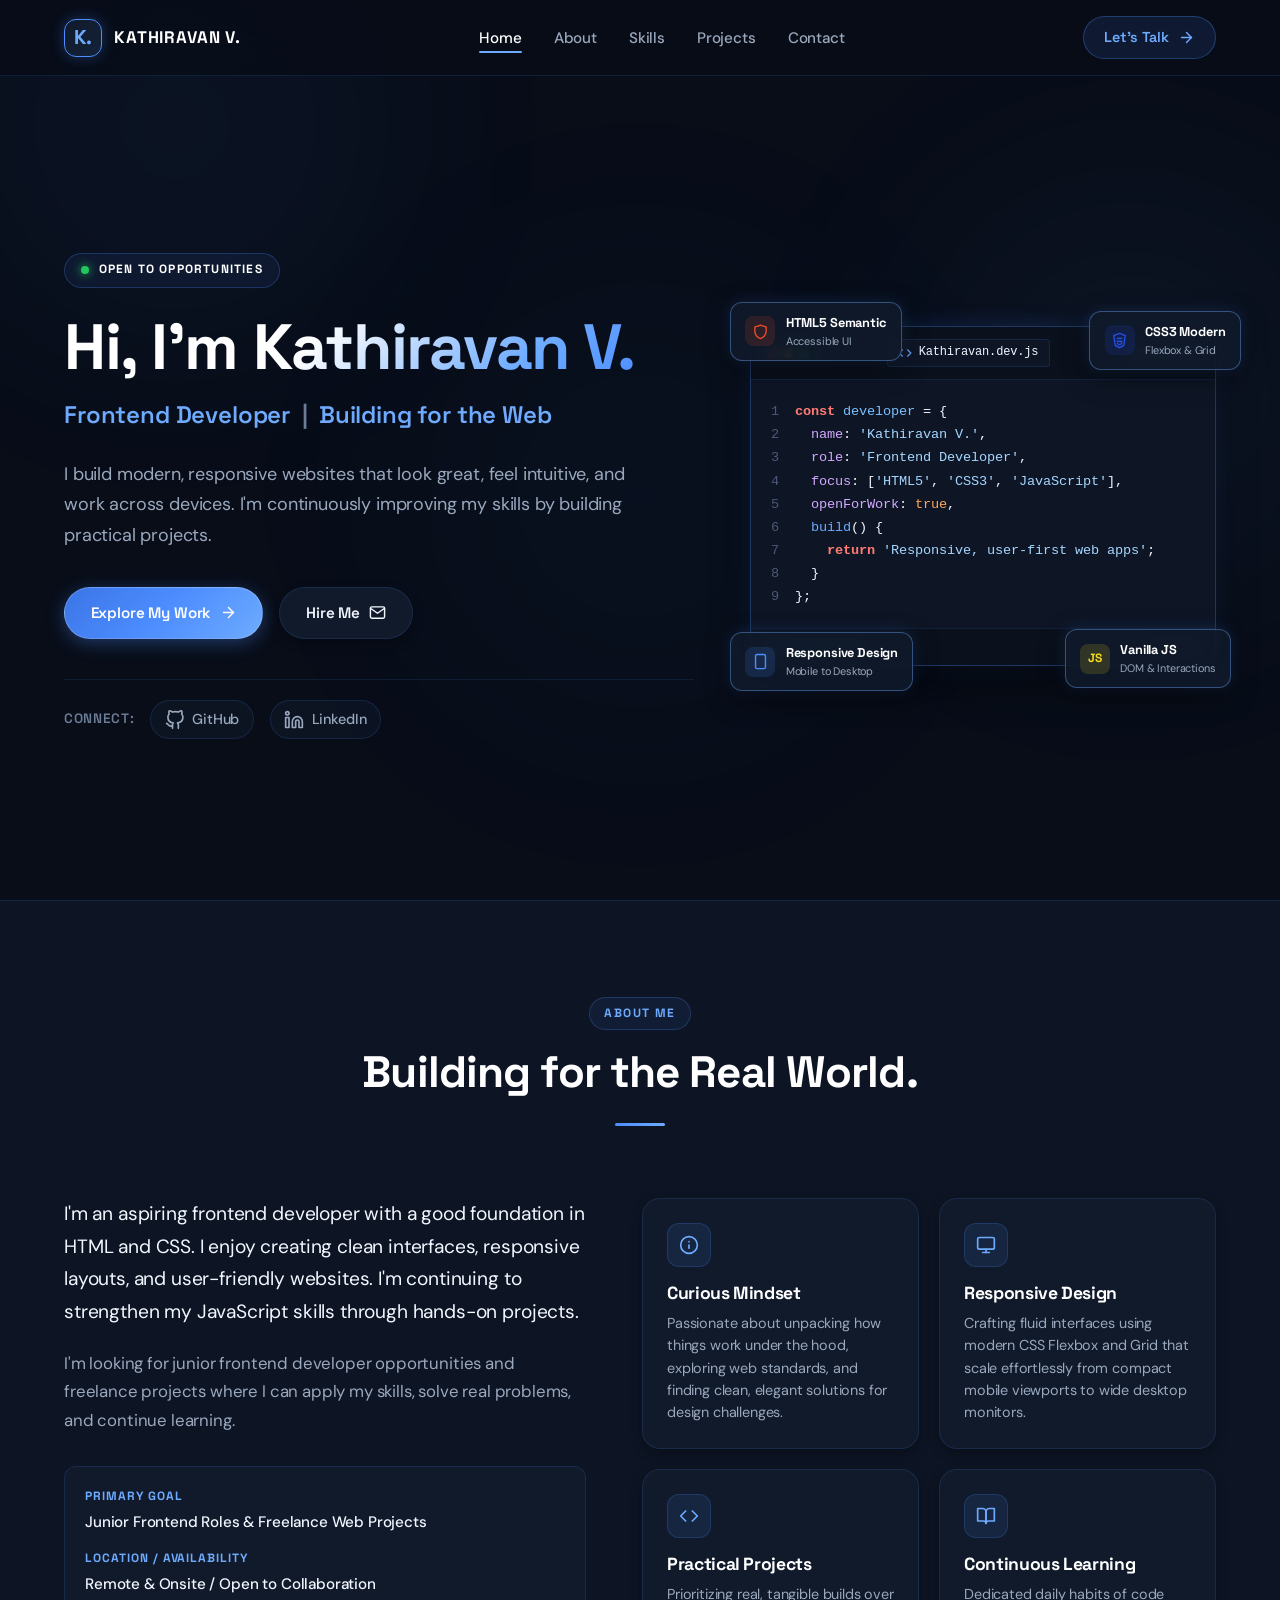
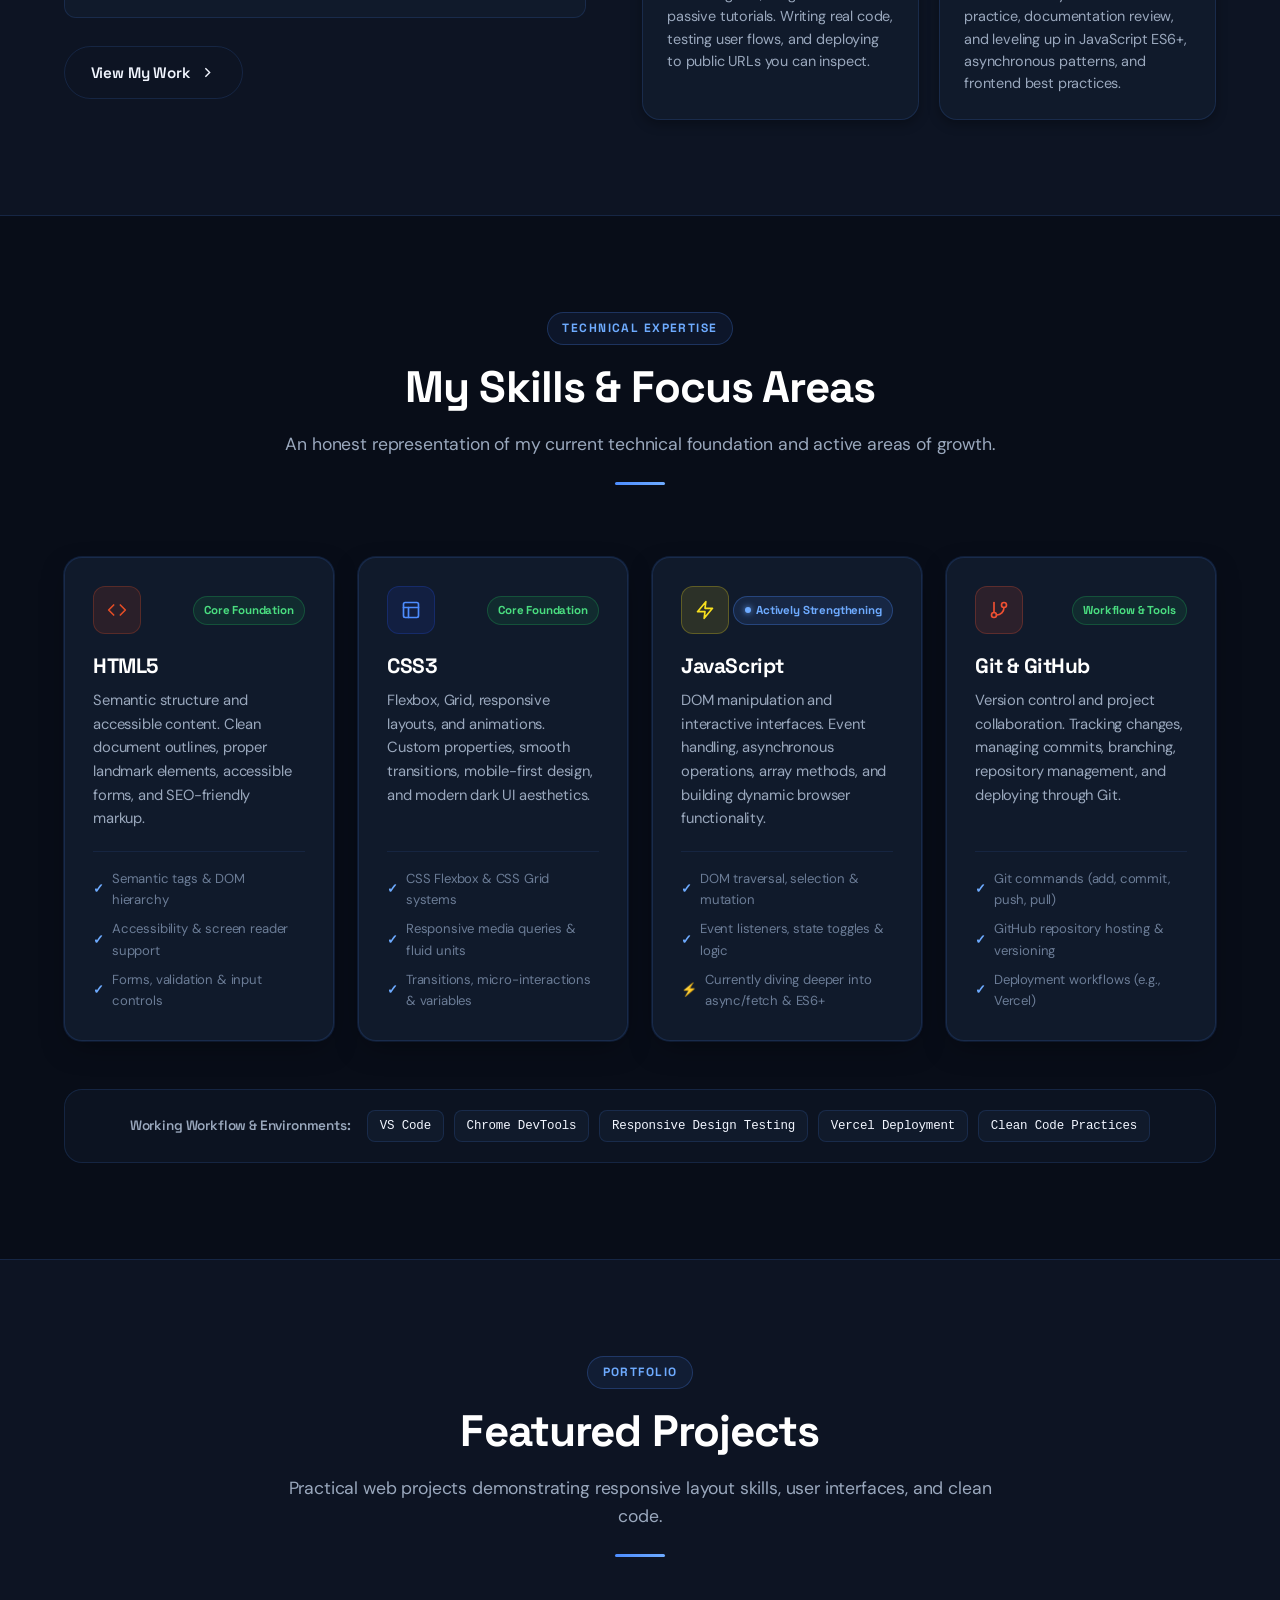
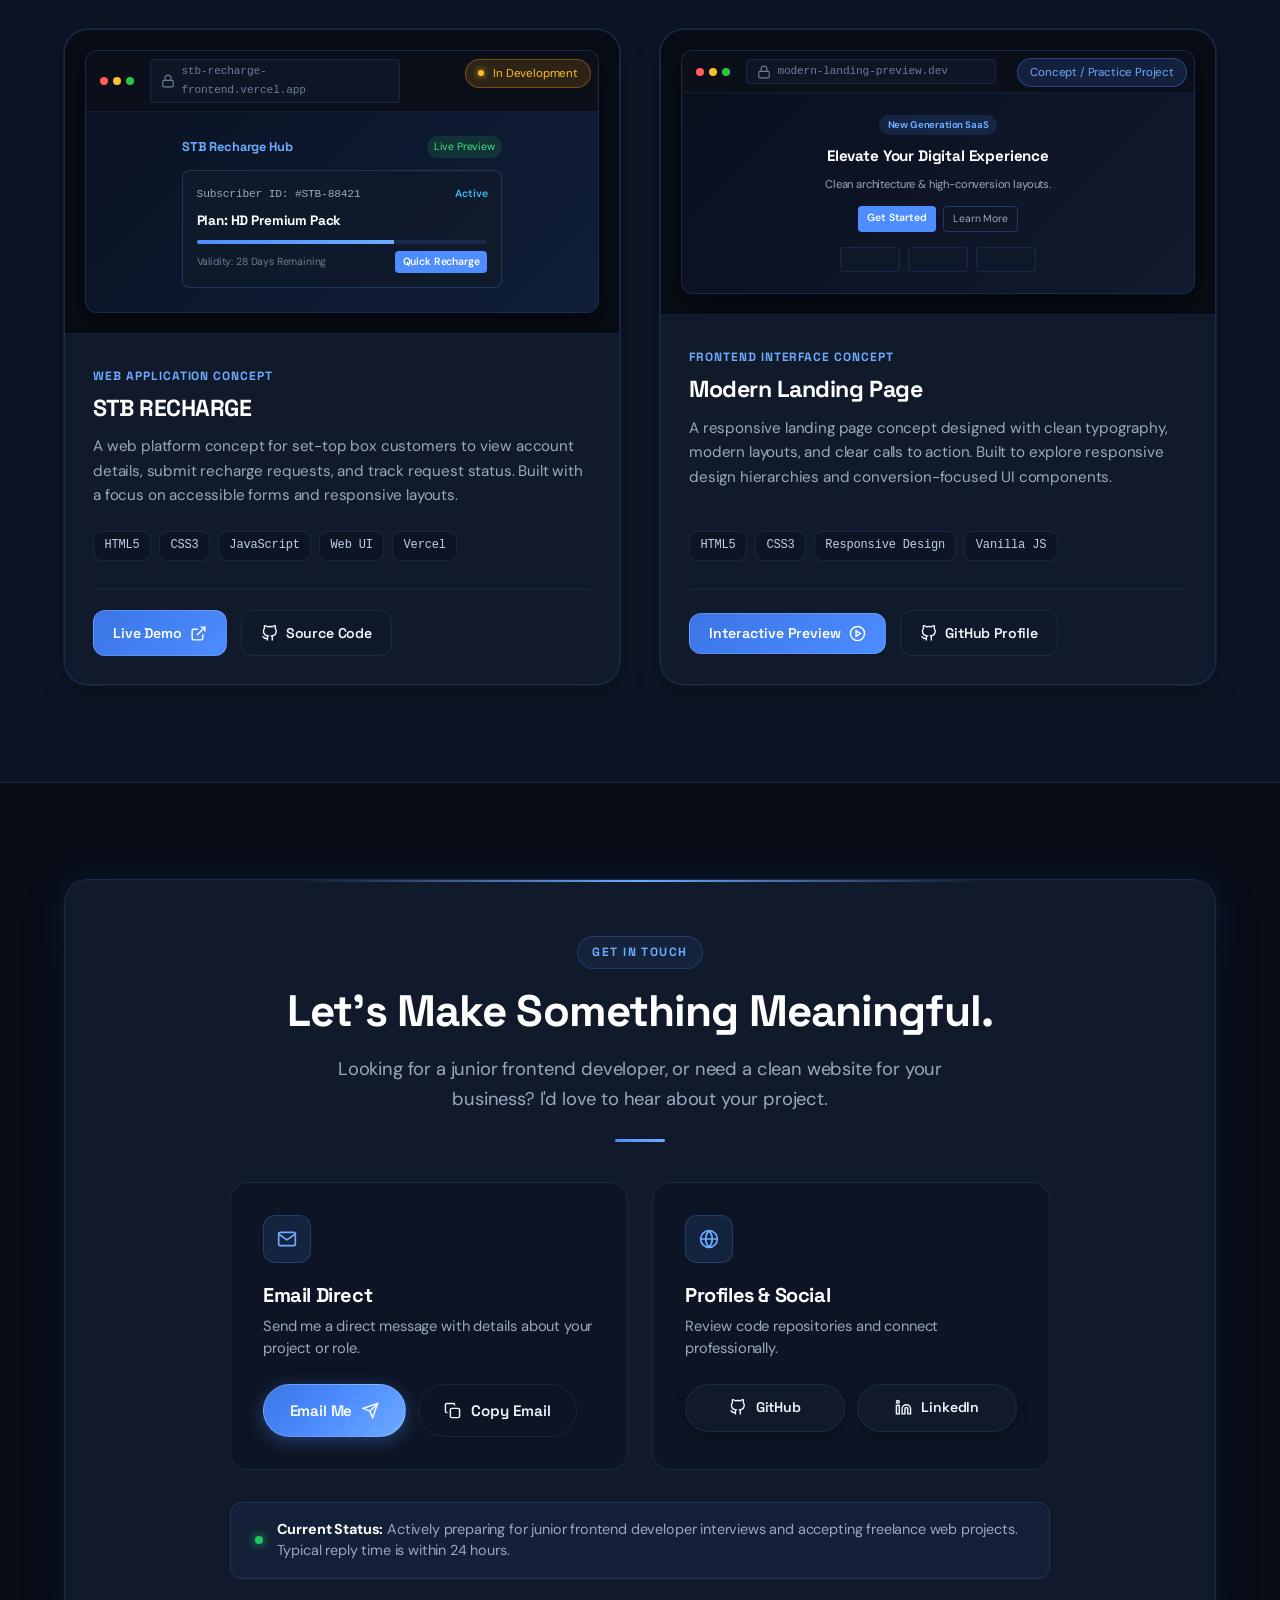
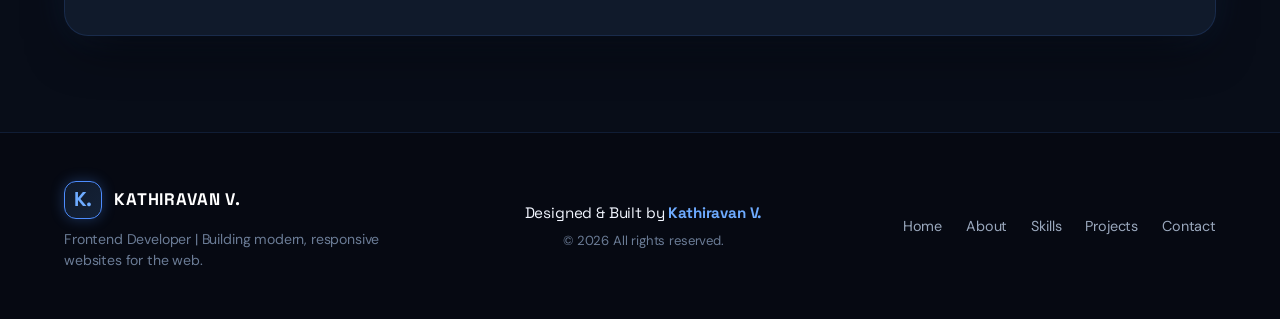
==== index.html @ b0fc8d4d "Initial commit: Kathiravan V. personal developer portfolio" ====
<!DOCTYPE html>
<html lang="en">
<head>
  <meta charset="UTF-8">
  <meta name="viewport" content="width=device-width, initial-scale=1.0">
  <meta http-equiv="X-UA-Compatible" content="ie=edge">
  
  <!-- SEO & Social Meta Tags -->
  <title>Kathiravan V. | Frontend Developer Portfolio</title>
  <meta name="description" content="Personal portfolio of Kathiravan V., an aspiring Frontend Developer specializing in clean, responsive HTML, CSS, and modern JavaScript web experiences. Open to junior roles and freelance projects.">
  <meta name="keywords" content="Kathiravan V, Frontend Developer, Web Developer, Portfolio, HTML5, CSS3, JavaScript, Responsive Web Design">
  <meta name="author" content="Kathiravan V.">
  
  <!-- Open Graph / Meta -->
  <meta property="og:type" content="website">
  <meta property="og:title" content="Kathiravan V. | Frontend Developer">
  <meta property="og:description" content="Explore projects and frontend work by Kathiravan V. Clean code, modern UI, and responsive web design.">
  <meta property="og:url" content="https://kathiravan-portfolio.vercel.app">
  
  <!-- Favicon (SVG data URI for instant crisp display without external assets) -->
  <link rel="icon" type="image/svg+xml" href="data:image/svg+xml,<svg xmlns='http://www.w3.org/2000/svg' viewBox='0 0 100 100'><rect width='100' height='100' rx='24' fill='%23080D18'/><rect x='4' y='4' width='92' height='92' rx='20' fill='%23101A2B' stroke='%234D8DFF' stroke-width='4'/><text x='50%' y='68%' font-family='sans-serif' font-weight='900' font-size='56' fill='%234D8DFF' text-anchor='middle'>K.</text></svg>">

  <!-- Google Fonts: Space Grotesk (Headings) & DM Sans (Body) -->
  <link rel="preconnect" href="https://fonts.googleapis.com">
  <link rel="preconnect" href="https://fonts.gstatic.com" crossorigin>
  <link href="https://fonts.googleapis.com/css2?family=DM+Sans:ital,opsz,wght@0,9..40,300..800;1,9..40,300..800&family=Space+Grotesk:wght@400;500;600;700&display=swap" rel="stylesheet">

  <!-- Main Stylesheet -->
  <link rel="stylesheet" href="style.css">
</head>
<body>

  <!-- Ambient Background Glow Elements -->
  <div class="ambient-glow glow-top-left" aria-hidden="true"></div>
  <div class="ambient-glow glow-top-right" aria-hidden="true"></div>
  <div class="ambient-glow glow-center" aria-hidden="true"></div>

  <!-- ========================================================================= -->
  <!-- A. NAVIGATION BAR -->
  <!-- ========================================================================= -->
  <header class="site-header" id="header">
    <nav class="nav-container" aria-label="Main Navigation">
      <!-- Personal Logo & Brand Name -->
      <a href="#hero" class="brand-logo" aria-label="Kathiravan V. Home">
        <span class="logo-symbol">K.</span>
        <span class="brand-text">KATHIRAVAN V.</span>
      </a>

      <!-- Desktop Navigation Menu -->
      <ul class="nav-menu" id="navMenu">
        <li><a href="#hero" class="nav-link active">Home</a></li>
        <li><a href="#about" class="nav-link">About</a></li>
        <li><a href="#skills" class="nav-link">Skills</a></li>
        <li><a href="#projects" class="nav-link">Projects</a></li>
        <li><a href="#contact" class="nav-link">Contact</a></li>
      </ul>

      <!-- Navigation Actions -->
      <div class="nav-actions">
        <a href="#contact" class="btn btn-nav-cta">
          <span>Let's Talk</span>
          <svg class="icon icon-sm" viewBox="0 0 24 24" fill="none" stroke="currentColor" stroke-width="2" stroke-linecap="round" stroke-linejoin="round" aria-hidden="true">
            <line x1="5" y1="12" x2="19" y2="12"></line>
            <polyline points="12 5 19 12 12 19"></polyline>
          </svg>
        </a>

        <!-- Mobile Menu Toggle Button -->
        <button type="button" class="mobile-toggle" id="mobileToggle" aria-label="Toggle navigation menu" aria-expanded="false" aria-controls="mobileDrawer">
          <span class="hamburger-bar"></span>
          <span class="hamburger-bar"></span>
          <span class="hamburger-bar"></span>
        </button>
      </div>
    </nav>
  </header>

  <!-- Mobile Navigation Drawer Overlay -->
  <div class="mobile-drawer" id="mobileDrawer" aria-hidden="true">
    <div class="drawer-content">
      <ul class="mobile-nav-list">
        <li><a href="#hero" class="mobile-nav-link">Home</a></li>
        <li><a href="#about" class="mobile-nav-link">About</a></li>
        <li><a href="#skills" class="mobile-nav-link">Skills</a></li>
        <li><a href="#projects" class="mobile-nav-link">Projects</a></li>
        <li><a href="#contact" class="mobile-nav-link">Contact</a></li>
      </ul>
      <div class="mobile-drawer-footer">
        <a href="#contact" class="btn btn-primary btn-block mobile-cta">Let's Talk</a>
        <div class="mobile-socials">
          <a href="https://github.com/Kathiravan-4344" target="_blank" rel="noopener noreferrer" aria-label="GitHub Profile">
            <svg class="icon" viewBox="0 0 24 24" fill="none" stroke="currentColor" stroke-width="2" stroke-linecap="round" stroke-linejoin="round"><path d="M9 19c-5 1.5-5-2.5-7-3m14 6v-3.87a3.37 3.37 0 0 0-.94-2.61c3.14-.35 6.44-1.54 6.44-7A5.44 5.44 0 0 0 20 4.77 5.07 5.07 0 0 0 19.91 1S18.73.65 16 2.48a13.38 13.38 0 0 0-7 0C6.27.65 5.09 1 5.09 1A5.07 5.07 0 0 0 5 4.77a5.44 5.44 0 0 0-1.5 3.78c0 5.42 3.3 6.61 6.44 7A3.37 3.37 0 0 0 9 18.13V22"></path></svg>
          </a>
          <!-- USER NOTE: Replace with your actual LinkedIn profile URL -->
          <a href="https://www.linkedin.com/in/kathiravan-v" target="_blank" rel="noopener noreferrer" aria-label="LinkedIn Profile">
            <svg class="icon" viewBox="0 0 24 24" fill="none" stroke="currentColor" stroke-width="2" stroke-linecap="round" stroke-linejoin="round"><path d="M16 8a6 6 0 0 1 6 6v7h-4v-7a2 2 0 0 0-2-2 2 2 0 0 0-2 2v7h-4v-7a6 6 0 0 1 6-6z"></path><rect x="2" y="9" width="4" height="12"></rect><circle cx="4" cy="4" r="2"></circle></svg>
          </a>
        </div>
      </div>
    </div>
  </div>
  <div class="drawer-backdrop" id="drawerBackdrop" aria-hidden="true"></div>

  <!-- Main Content Landmark -->
  <main id="main-content">

    <!-- ======================================================================= -->
    <!-- B. HERO SECTION -->
    <!-- ======================================================================= -->
    <section class="hero-section section-padding" id="hero">
      <div class="container hero-grid">
        
        <!-- Left Column: Hero Introduction & Actions -->
        <div class="hero-content reveal">
          <!-- Availability Badge -->
          <div class="status-badge">
            <span class="status-dot"></span>
            <span class="status-text">OPEN TO OPPORTUNITIES</span>
          </div>

          <!-- Main Heading -->
          <h1 class="hero-heading">
            Hi, I'm <span class="gradient-text">Kathiravan V.</span>
          </h1>

          <!-- Professional Title -->
          <p class="hero-title">
            Frontend Developer <span class="title-divider">|</span> Building for the Web
          </p>

          <!-- Introduction Text -->
          <p class="hero-intro">
            I build modern, responsive websites that look great, feel intuitive, and work across devices. I'm continuously improving my skills by building practical projects.
          </p>

          <!-- Action Buttons -->
          <div class="hero-cta-group">
            <a href="#projects" class="btn btn-primary">
              <span>Explore My Work</span>
              <svg class="icon icon-sm" viewBox="0 0 24 24" fill="none" stroke="currentColor" stroke-width="2" stroke-linecap="round" stroke-linejoin="round">
                <line x1="5" y1="12" x2="19" y2="12"></line>
                <polyline points="12 5 19 12 12 19"></polyline>
              </svg>
            </a>
            <a href="#contact" class="btn btn-secondary">
              <span>Hire Me</span>
              <svg class="icon icon-sm" viewBox="0 0 24 24" fill="none" stroke="currentColor" stroke-width="2" stroke-linecap="round" stroke-linejoin="round">
                <path d="M4 4h16c1.1 0 2 .9 2 2v12c0 1.1-.9 2-2 2H4c-1.1 0-2-.9-2-2V6c0-1.1.9-2 2-2z"></path>
                <polyline points="22,6 12,13 2,6"></polyline>
              </svg>
            </a>
          </div>

          <!-- Social Links -->
          <div class="hero-socials">
            <span class="social-label">Connect:</span>
            <a href="https://github.com/Kathiravan-4344" class="social-link" target="_blank" rel="noopener noreferrer" aria-label="Kathiravan GitHub profile">
              <svg class="icon" viewBox="0 0 24 24" fill="none" stroke="currentColor" stroke-width="2" stroke-linecap="round" stroke-linejoin="round">
                <path d="M9 19c-5 1.5-5-2.5-7-3m14 6v-3.87a3.37 3.37 0 0 0-.94-2.61c3.14-.35 6.44-1.54 6.44-7A5.44 5.44 0 0 0 20 4.77 5.07 5.07 0 0 0 19.91 1S18.73.65 16 2.48a13.38 13.38 0 0 0-7 0C6.27.65 5.09 1 5.09 1A5.07 5.07 0 0 0 5 4.77a5.44 5.44 0 0 0-1.5 3.78c0 5.42 3.3 6.61 6.44 7A3.37 3.37 0 0 0 9 18.13V22"></path>
              </svg>
              <span>GitHub</span>
            </a>
            <!-- USER NOTE: Replace with your actual LinkedIn profile URL -->
            <a href="https://www.linkedin.com/in/kathiravan-v" class="social-link" target="_blank" rel="noopener noreferrer" aria-label="Kathiravan LinkedIn profile">
              <svg class="icon" viewBox="0 0 24 24" fill="none" stroke="currentColor" stroke-width="2" stroke-linecap="round" stroke-linejoin="round">
                <path d="M16 8a6 6 0 0 1 6 6v7h-4v-7a2 2 0 0 0-2-2 2 2 0 0 0-2 2v7h-4v-7a6 6 0 0 1 6-6z"></path>
                <rect x="2" y="9" width="4" height="12"></rect>
                <circle cx="4" cy="4" r="2"></circle>
              </svg>
              <span>LinkedIn</span>
            </a>
          </div>
        </div>

        <!-- Right Column: Developer-Themed Visual with Code Editor & Floating Badges -->
        <div class="hero-visual reveal" aria-hidden="true">
          <div class="visual-wrapper">
            <!-- Decorative Orbit Ring -->
            <div class="orbit-glow"></div>
            
            <!-- Code Editor Card -->
            <div class="code-card">
              <div class="card-header">
                <div class="window-dots">
                  <span class="dot dot-close"></span>
                  <span class="dot dot-minimize"></span>
                  <span class="dot dot-maximize"></span>
                </div>
                <div class="file-tab">
                  <svg class="icon icon-xs" viewBox="0 0 24 24" fill="none" stroke="#6EABFF" stroke-width="2"><polyline points="16 18 22 12 16 6"></polyline><polyline points="8 6 2 12 8 18"></polyline></svg>
                  <span>Kathiravan.dev.js</span>
                </div>
                <div class="header-status">Frontend Dev</div>
              </div>

              <!-- Syntax-Highlighted Code Body -->
              <div class="code-body">
                <pre><code><span class="c-dim">1</span> <span class="c-keyword">const</span> <span class="c-variable">developer</span> = {
<span class="c-dim">2</span>   <span class="c-prop">name</span>: <span class="c-string">'Kathiravan V.'</span>,
<span class="c-dim">3</span>   <span class="c-prop">role</span>: <span class="c-string">'Frontend Developer'</span>,
<span class="c-dim">4</span>   <span class="c-prop">focus</span>: [<span class="c-string">'HTML5'</span>, <span class="c-string">'CSS3'</span>, <span class="c-string">'JavaScript'</span>],
<span class="c-dim">5</span>   <span class="c-prop">openForWork</span>: <span class="c-boolean">true</span>,
<span class="c-dim">6</span>   <span class="c-function">build</span>() {
<span class="c-dim">7</span>     <span class="c-keyword">return</span> <span class="c-string">'Responsive, user-first web apps'</span>;
<span class="c-dim">8</span>   }
<span class="c-dim">9</span> };</code></pre>
              </div>

              <!-- Terminal Status Bar -->
              <div class="code-footer">
                <span class="status-pill-small"><span class="pulse-mini"></span> Ready to build</span>
                <span class="branch-label">
                  <svg class="icon icon-xs" viewBox="0 0 24 24" fill="none" stroke="currentColor" stroke-width="2"><line x1="6" y1="3" x2="6" y2="15"></line><circle cx="18" cy="6" r="3"></circle><circle cx="6" cy="18" r="3"></circle><path d="M18 9a9 9 0 0 1-9 9"></path></svg>
                  main
                </span>
              </div>
            </div>

            <!-- Floating Tech Badges around Editor -->
            <div class="floating-badge badge-top-left float-slow">
              <span class="tech-icon-circle icon-html">
                <svg viewBox="0 0 24 24" fill="currentColor"><path d="M12 2L3 5v6c0 5.55 3.84 10.74 9 12 5.16-1.26 9-6.45 9-12V5l-9-3zm0 2.18l7 2.33v4.49c0 4.54-3.04 8.79-7 9.92-3.96-1.13-7-5.38-7-9.92V6.51l7-2.33z"/></svg>
              </span>
              <div class="badge-text">
                <span class="badge-title">HTML5 Semantic</span>
                <span class="badge-sub">Accessible UI</span>
              </div>
            </div>

            <div class="floating-badge badge-top-right float-delay-1">
              <span class="tech-icon-circle icon-css">
                <svg viewBox="0 0 24 24" fill="none" stroke="currentColor" stroke-width="2"><path d="M12 2l8 3-2 14-6 3-6-3L4 5l8-3z"></path><path d="M8 9h8"></path><path d="M8 13h7l-.5 4-2.5 1-2.5-1-.2-2"></path></svg>
              </span>
              <div class="badge-text">
                <span class="badge-title">CSS3 Modern</span>
                <span class="badge-sub">Flexbox & Grid</span>
              </div>
            </div>

            <div class="floating-badge badge-bottom-right float-delay-2">
              <span class="tech-icon-circle icon-js">
                <span class="js-text">JS</span>
              </span>
              <div class="badge-text">
                <span class="badge-title">Vanilla JS</span>
                <span class="badge-sub">DOM & Interactions</span>
              </div>
            </div>

            <div class="floating-badge badge-bottom-left float-delay-3">
              <span class="tech-icon-circle icon-resp">
                <svg viewBox="0 0 24 24" fill="none" stroke="currentColor" stroke-width="2"><rect x="5" y="2" width="14" height="20" rx="2" ry="2"></rect><line x1="12" y1="18" x2="12.01" y2="18"></line></svg>
              </span>
              <div class="badge-text">
                <span class="badge-title">Responsive Design</span>
                <span class="badge-sub">Mobile to Desktop</span>
              </div>
            </div>

          </div>
        </div>

      </div>
    </section>

    <!-- ======================================================================= -->
    <!-- C. ABOUT ME SECTION -->
    <!-- ======================================================================= -->
    <section class="section-padding bg-secondary" id="about">
      <div class="container">
        
        <div class="section-header text-center reveal">
          <span class="section-badge">ABOUT ME</span>
          <h2 class="section-heading">Building for the Real World.</h2>
          <div class="section-divider"></div>
        </div>

        <div class="about-grid">
          <!-- Left: Narrative Text -->
          <div class="about-narrative reveal">
            <p class="narrative-lead">
              I'm an aspiring frontend developer with a good foundation in HTML and CSS. I enjoy creating clean interfaces, responsive layouts, and user-friendly websites. I'm continuing to strengthen my JavaScript skills through hands-on projects.
            </p>
            <p class="narrative-body">
              I'm looking for junior frontend developer opportunities and freelance projects where I can apply my skills, solve real problems, and continue learning.
            </p>

            <div class="about-meta-box">
              <div class="meta-item">
                <span class="meta-label">Primary Goal</span>
                <span class="meta-value">Junior Frontend Roles & Freelance Web Projects</span>
              </div>
              <div class="meta-item">
                <span class="meta-label">Location / Availability</span>
                <span class="meta-value">Remote & Onsite / Open to Collaboration</span>
              </div>
            </div>

            <div class="about-cta">
              <a href="#projects" class="btn btn-outline">
                <span>View My Work</span>
                <svg class="icon icon-sm" viewBox="0 0 24 24" fill="none" stroke="currentColor" stroke-width="2"><polyline points="9 18 15 12 9 6"></polyline></svg>
              </a>
            </div>
          </div>

          <!-- Right: Four Compact Information Cards -->
          <div class="about-cards-grid">
            
            <!-- Card 1: Curious Mindset -->
            <div class="info-card reveal">
              <div class="info-card-icon">
                <svg class="icon" viewBox="0 0 24 24" fill="none" stroke="currentColor" stroke-width="2" stroke-linecap="round" stroke-linejoin="round">
                  <circle cx="12" cy="12" r="10"></circle>
                  <line x1="12" y1="16" x2="12" y2="12"></line>
                  <line x1="12" y1="8" x2="12.01" y2="8"></line>
                </svg>
              </div>
              <h3 class="info-card-title">Curious Mindset</h3>
              <p class="info-card-desc">
                Passionate about unpacking how things work under the hood, exploring web standards, and finding clean, elegant solutions for design challenges.
              </p>
            </div>

            <!-- Card 2: Responsive Design -->
            <div class="info-card reveal">
              <div class="info-card-icon">
                <svg class="icon" viewBox="0 0 24 24" fill="none" stroke="currentColor" stroke-width="2" stroke-linecap="round" stroke-linejoin="round">
                  <rect x="2" y="3" width="20" height="14" rx="2" ry="2"></rect>
                  <line x1="8" y1="21" x2="16" y2="21"></line>
                  <line x1="12" y1="17" x2="12" y2="21"></line>
                </svg>
              </div>
              <h3 class="info-card-title">Responsive Design</h3>
              <p class="info-card-desc">
                Crafting fluid interfaces using modern CSS Flexbox and Grid that scale effortlessly from compact mobile viewports to wide desktop monitors.
              </p>
            </div>

            <!-- Card 3: Practical Projects -->
            <div class="info-card reveal">
              <div class="info-card-icon">
                <svg class="icon" viewBox="0 0 24 24" fill="none" stroke="currentColor" stroke-width="2" stroke-linecap="round" stroke-linejoin="round">
                  <polyline points="16 18 22 12 16 6"></polyline>
                  <polyline points="8 6 2 12 8 18"></polyline>
                </svg>
              </div>
              <h3 class="info-card-title">Practical Projects</h3>
              <p class="info-card-desc">
                Prioritizing real, tangible builds over passive tutorials. Writing real code, testing user flows, and deploying to public URLs you can inspect.
              </p>
            </div>

            <!-- Card 4: Continuous Learning -->
            <div class="info-card reveal">
              <div class="info-card-icon">
                <svg class="icon" viewBox="0 0 24 24" fill="none" stroke="currentColor" stroke-width="2" stroke-linecap="round" stroke-linejoin="round">
                  <path d="M2 3h6a4 4 0 0 1 4 4v14a3 3 0 0 0-3-3H2z"></path>
                  <path d="M22 3h-6a4 4 0 0 0-4 4v14a3 3 0 0 1 3-3h7z"></path>
                </svg>
              </div>
              <h3 class="info-card-title">Continuous Learning</h3>
              <p class="info-card-desc">
                Dedicated daily habits of code practice, documentation review, and leveling up in JavaScript ES6+, asynchronous patterns, and frontend best practices.
              </p>
            </div>

          </div>
        </div>

      </div>
    </section>

    <!-- ======================================================================= -->
    <!-- D. SKILLS SECTION -->
    <!-- ======================================================================= -->
    <section class="section-padding" id="skills">
      <div class="container">
        
        <div class="section-header text-center reveal">
          <span class="section-badge">TECHNICAL EXPERTISE</span>
          <h2 class="section-heading">My Skills & Focus Areas</h2>
          <p class="section-subheading">
            An honest representation of my current technical foundation and active areas of growth.
          </p>
          <div class="section-divider"></div>
        </div>

        <div class="skills-grid">
          
          <!-- Skill Card 1: HTML5 -->
          <div class="skill-card reveal">
            <div class="skill-card-top">
              <div class="skill-icon-wrapper html-theme">
                <svg class="icon" viewBox="0 0 24 24" fill="none" stroke="currentColor" stroke-width="2" stroke-linecap="round" stroke-linejoin="round">
                  <polyline points="16 18 22 12 16 6"></polyline>
                  <polyline points="8 6 2 12 8 18"></polyline>
                </svg>
              </div>
              <span class="skill-level-badge level-core">Core Foundation</span>
            </div>
            
            <h3 class="skill-name">HTML5</h3>
            <p class="skill-description">
              Semantic structure and accessible content. Clean document outlines, proper landmark elements, accessible forms, and SEO-friendly markup.
            </p>

            <ul class="skill-highlights">
              <li><span>✓</span> Semantic tags & DOM hierarchy</li>
              <li><span>✓</span> Accessibility & screen reader support</li>
              <li><span>✓</span> Forms, validation & input controls</li>
            </ul>
          </div>

          <!-- Skill Card 2: CSS3 -->
          <div class="skill-card reveal">
            <div class="skill-card-top">
              <div class="skill-icon-wrapper css-theme">
                <svg class="icon" viewBox="0 0 24 24" fill="none" stroke="currentColor" stroke-width="2" stroke-linecap="round" stroke-linejoin="round">
                  <rect x="3" y="3" width="18" height="18" rx="2" ry="2"></rect>
                  <line x1="3" y1="9" x2="21" y2="9"></line>
                  <line x1="9" y1="21" x2="9" y2="9"></line>
                </svg>
              </div>
              <span class="skill-level-badge level-core">Core Foundation</span>
            </div>
            
            <h3 class="skill-name">CSS3</h3>
            <p class="skill-description">
              Flexbox, Grid, responsive layouts, and animations. Custom properties, smooth transitions, mobile-first design, and modern dark UI aesthetics.
            </p>

            <ul class="skill-highlights">
              <li><span>✓</span> CSS Flexbox & CSS Grid systems</li>
              <li><span>✓</span> Responsive media queries & fluid units</li>
              <li><span>✓</span> Transitions, micro-interactions & variables</li>
            </ul>
          </div>

          <!-- Skill Card 3: JavaScript -->
          <div class="skill-card reveal">
            <div class="skill-card-top">
              <div class="skill-icon-wrapper js-theme">
                <svg class="icon" viewBox="0 0 24 24" fill="none" stroke="currentColor" stroke-width="2" stroke-linecap="round" stroke-linejoin="round">
                  <polygon points="13 2 3 14 12 14 11 22 21 10 12 10 13 2"></polygon>
                </svg>
              </div>
              <span class="skill-level-badge level-learning">
                <span class="pulse-dot-inline"></span> Actively Strengthening
              </span>
            </div>
            
            <h3 class="skill-name">JavaScript</h3>
            <p class="skill-description">
              DOM manipulation and interactive interfaces. Event handling, asynchronous operations, array methods, and building dynamic browser functionality.
            </p>

            <ul class="skill-highlights">
              <li><span>✓</span> DOM traversal, selection & mutation</li>
              <li><span>✓</span> Event listeners, state toggles & logic</li>
              <li><span>⚡</span> Currently diving deeper into async/fetch & ES6+</li>
            </ul>
          </div>

          <!-- Skill Card 4: Git & GitHub -->
          <div class="skill-card reveal">
            <div class="skill-card-top">
              <div class="skill-icon-wrapper git-theme">
                <svg class="icon" viewBox="0 0 24 24" fill="none" stroke="currentColor" stroke-width="2" stroke-linecap="round" stroke-linejoin="round">
                  <line x1="6" y1="3" x2="6" y2="15"></line>
                  <circle cx="18" cy="6" r="3"></circle>
                  <circle cx="6" cy="18" r="3"></circle>
                  <path d="M18 9a9 9 0 0 1-9 9"></path>
                </svg>
              </div>
              <span class="skill-level-badge level-core">Workflow & Tools</span>
            </div>
            
            <h3 class="skill-name">Git & GitHub</h3>
            <p class="skill-description">
              Version control and project collaboration. Tracking changes, managing commits, branching, repository management, and deploying through Git.
            </p>

            <ul class="skill-highlights">
              <li><span>✓</span> Git commands (add, commit, push, pull)</li>
              <li><span>✓</span> GitHub repository hosting & versioning</li>
              <li><span>✓</span> Deployment workflows (e.g., Vercel)</li>
            </ul>
          </div>

        </div>

        <!-- Additional Supporting Tools Bar -->
        <div class="tools-bar reveal">
          <span class="tools-bar-label">Working Workflow & Environments:</span>
          <div class="tool-tags">
            <span class="tool-tag">VS Code</span>
            <span class="tool-tag">Chrome DevTools</span>
            <span class="tool-tag">Responsive Design Testing</span>
            <span class="tool-tag">Vercel Deployment</span>
            <span class="tool-tag">Clean Code Practices</span>
          </div>
        </div>

      </div>
    </section>

    <!-- ======================================================================= -->
    <!-- E. FEATURED PROJECTS -->
    <!-- ======================================================================= -->
    <section class="section-padding bg-secondary" id="projects">
      <div class="container">
        
        <div class="section-header text-center reveal">
          <span class="section-badge">PORTFOLIO</span>
          <h2 class="section-heading">Featured Projects</h2>
          <p class="section-subheading">
            Practical web projects demonstrating responsive layout skills, user interfaces, and clean code.
          </p>
          <div class="section-divider"></div>
        </div>

        <div class="projects-grid">
          
          <!-- Project 1: STB RECHARGE -->
          <article class="project-card reveal" aria-labelledby="proj1-title">
            <div class="project-preview">
              <!-- Interactive Mockup Browser Frame -->
              <div class="browser-frame">
                <div class="browser-header">
                  <div class="browser-dots">
                    <span></span><span></span><span></span>
                  </div>
                  <div class="browser-url">
                    <svg class="icon icon-xs" viewBox="0 0 24 24" fill="none" stroke="currentColor" stroke-width="2"><rect x="3" y="11" width="18" height="11" rx="2" ry="2"></rect><path d="M7 11V7a5 5 0 0 1 10 0v4"></path></svg>
                    <span>stb-recharge-frontend.vercel.app</span>
                  </div>
                </div>

                <!-- Custom Styled CSS Preview of STB Recharge Portal -->
                <div class="browser-viewport stb-theme-bg">
                  <div class="mockup-content">
                    <div class="mockup-nav">
                      <span class="mock-brand">STB Recharge Hub</span>
                      <span class="mock-status">Live Preview</span>
                    </div>
                    <div class="mockup-body">
                      <div class="mock-card">
                        <div class="mock-card-header">
                          <span class="mock-label">Subscriber ID: #STB-88421</span>
                          <span class="mock-badge">Active</span>
                        </div>
                        <div class="mock-balance">Plan: HD Premium Pack</div>
                        <div class="mock-progress">
                          <div class="mock-progress-bar"></div>
                        </div>
                        <div class="mock-footer">
                          <span>Validity: 28 Days Remaining</span>
                          <span class="mock-btn-mini">Quick Recharge</span>
                        </div>
                      </div>
                    </div>
                  </div>
                </div>
              </div>

              <!-- Status Badge Overlay -->
              <div class="project-status-overlay">
                <span class="status-badge in-development">
                  <span class="status-dot-pulse"></span> In Development
                </span>
              </div>
            </div>

            <!-- Project Details -->
            <div class="project-content">
              <div class="project-meta-top">
                <span class="project-type">Web Application Concept</span>
              </div>
              <h3 class="project-title" id="proj1-title">STB RECHARGE</h3>
              <p class="project-desc">
                A web platform concept for set-top box customers to view account details, submit recharge requests, and track request status. Built with a focus on accessible forms and responsive layouts.
              </p>

              <!-- Tech Stack Tags -->
              <div class="project-tech-list" aria-label="Technologies used">
                <span class="tech-tag">HTML5</span>
                <span class="tech-tag">CSS3</span>
                <span class="tech-tag">JavaScript</span>
                <span class="tech-tag">Web UI</span>
                <span class="tech-tag">Vercel</span>
              </div>

              <!-- Links -->
              <div class="project-links">
                <a href="https://stb-recharge-frontend.vercel.app/" class="btn btn-project-primary" target="_blank" rel="noopener noreferrer">
                  <span>Live Demo</span>
                  <svg class="icon icon-sm" viewBox="0 0 24 24" fill="none" stroke="currentColor" stroke-width="2"><path d="M18 13v6a2 2 0 0 1-2 2H5a2 2 0 0 1-2-2V8a2 2 0 0 1 2-2h6"></path><polyline points="15 3 21 3 21 9"></polyline><line x1="10" y1="14" x2="21" y2="3"></line></svg>
                </a>
                <a href="https://github.com/Kathiravan-4344/stb-recharge-hub" class="btn btn-project-secondary" target="_blank" rel="noopener noreferrer">
                  <svg class="icon icon-sm" viewBox="0 0 24 24" fill="none" stroke="currentColor" stroke-width="2"><path d="M9 19c-5 1.5-5-2.5-7-3m14 6v-3.87a3.37 3.37 0 0 0-.94-2.61c3.14-.35 6.44-1.54 6.44-7A5.44 5.44 0 0 0 20 4.77 5.07 5.07 0 0 0 19.91 1S18.73.65 16 2.48a13.38 13.38 0 0 0-7 0C6.27.65 5.09 1 5.09 1A5.07 5.07 0 0 0 5 4.77a5.44 5.44 0 0 0-1.5 3.78c0 5.42 3.3 6.61 6.44 7A3.37 3.37 0 0 0 9 18.13V22"></path></svg>
                  <span>Source Code</span>
                </a>
              </div>
            </div>
          </article>

          <!-- Project 2: Modern Landing Page -->
          <article class="project-card reveal" aria-labelledby="proj2-title">
            <div class="project-preview">
              <!-- Interactive Mockup Browser Frame -->
              <div class="browser-frame">
                <div class="browser-header">
                  <div class="browser-dots">
                    <span></span><span></span><span></span>
                  </div>
                  <div class="browser-url">
                    <svg class="icon icon-xs" viewBox="0 0 24 24" fill="none" stroke="currentColor" stroke-width="2"><rect x="3" y="11" width="18" height="11" rx="2" ry="2"></rect><path d="M7 11V7a5 5 0 0 1 10 0v4"></path></svg>
                    <span>modern-landing-preview.dev</span>
                  </div>
                </div>

                <!-- Custom Styled CSS Preview of Modern Landing Page -->
                <div class="browser-viewport landing-theme-bg">
                  <div class="landing-mock-content">
                    <div class="mock-pill">New Generation SaaS</div>
                    <div class="mock-hero-title">Elevate Your Digital Experience</div>
                    <div class="mock-hero-desc">Clean architecture & high-conversion layouts.</div>
                    <div class="mock-actions">
                      <span class="mock-btn-accent">Get Started</span>
                      <span class="mock-btn-ghost">Learn More</span>
                    </div>
                    <div class="mock-feature-row">
                      <div class="mock-feat-box"></div>
                      <div class="mock-feat-box"></div>
                      <div class="mock-feat-box"></div>
                    </div>
                  </div>
                </div>
              </div>

              <!-- Status Badge Overlay -->
              <div class="project-status-overlay">
                <span class="status-badge concept-badge">
                  Concept / Practice Project
                </span>
              </div>
            </div>

            <!-- Project Details -->
            <div class="project-content">
              <div class="project-meta-top">
                <span class="project-type">Frontend Interface Concept</span>
              </div>
              <h3 class="project-title" id="proj2-title">Modern Landing Page</h3>
              <p class="project-desc">
                A responsive landing page concept designed with clean typography, modern layouts, and clear calls to action. Built to explore responsive design hierarchies and conversion-focused UI components.
              </p>

              <!-- Tech Stack Tags -->
              <div class="project-tech-list" aria-label="Technologies used">
                <span class="tech-tag">HTML5</span>
                <span class="tech-tag">CSS3</span>
                <span class="tech-tag">Responsive Design</span>
                <span class="tech-tag">Vanilla JS</span>
              </div>

              <!-- Links -->
              <div class="project-links">
                <!-- Live Demo trigger button showing an inline preview modal or placeholder notice -->
                <button type="button" class="btn btn-project-primary btn-preview-modal" data-project="landing-page">
                  <span>Interactive Preview</span>
                  <svg class="icon icon-sm" viewBox="0 0 24 24" fill="none" stroke="currentColor" stroke-width="2"><circle cx="12" cy="12" r="10"></circle><polygon points="10 8 16 12 10 16 10 8"></polygon></svg>
                </button>
                <a href="https://github.com/Kathiravan-4344" class="btn btn-project-secondary" target="_blank" rel="noopener noreferrer">
                  <svg class="icon icon-sm" viewBox="0 0 24 24" fill="none" stroke="currentColor" stroke-width="2"><path d="M9 19c-5 1.5-5-2.5-7-3m14 6v-3.87a3.37 3.37 0 0 0-.94-2.61c3.14-.35 6.44-1.54 6.44-7A5.44 5.44 0 0 0 20 4.77 5.07 5.07 0 0 0 19.91 1S18.73.65 16 2.48a13.38 13.38 0 0 0-7 0C6.27.65 5.09 1 5.09 1A5.07 5.07 0 0 0 5 4.77a5.44 5.44 0 0 0-1.5 3.78c0 5.42 3.3 6.61 6.44 7A3.37 3.37 0 0 0 9 18.13V22"></path></svg>
                  <span>GitHub Profile</span>
                </a>
              </div>
            </div>
          </article>

        </div>

      </div>
    </section>

    <!-- ======================================================================= -->
    <!-- F. CONTACT SECTION -->
    <!-- ======================================================================= -->
    <section class="section-padding" id="contact">
      <div class="container">
        
        <div class="contact-card-wrapper reveal">
          <div class="contact-inner">
            
            <div class="contact-header text-center">
              <span class="section-badge">GET IN TOUCH</span>
              <h2 class="section-heading">Let's Make Something Meaningful.</h2>
              <p class="contact-description">
                Looking for a junior frontend developer, or need a clean website for your business? I'd love to hear about your project.
              </p>
              <div class="section-divider"></div>
            </div>

            <!-- Contact Options Grid -->
            <div class="contact-options-grid">
              
              <!-- Option 1: Direct Email -->
              <!-- USER NOTE: Replace 'kathiravan.developer@example.com' with your actual personal email address -->
              <div class="contact-card">
                <div class="contact-card-icon">
                  <svg class="icon" viewBox="0 0 24 24" fill="none" stroke="currentColor" stroke-width="2" stroke-linecap="round" stroke-linejoin="round">
                    <path d="M4 4h16c1.1 0 2 .9 2 2v12c0 1.1-.9 2-2 2H4c-1.1 0-2-.9-2-2V6c0-1.1.9-2 2-2z"></path>
                    <polyline points="22,6 12,13 2,6"></polyline>
                  </svg>
                </div>
                <div class="contact-card-info">
                  <h3 class="contact-method-title">Email Direct</h3>
                  <p class="contact-method-text">Send me a direct message with details about your project or role.</p>
                  
                  <div class="contact-button-group">
                    <!-- mailto link with pre-filled subject as requested -->
                    <a href="mailto:kathiravan.developer@example.com?subject=Frontend%20Project%20Inquiry%20-%20Kathiravan%20V." class="btn btn-primary" id="emailMeBtn">
                      <span>Email Me</span>
                      <svg class="icon icon-sm" viewBox="0 0 24 24" fill="none" stroke="currentColor" stroke-width="2"><line x1="22" y1="2" x2="11" y2="13"></line><polygon points="22 2 15 22 11 13 2 9 22 2"></polygon></svg>
                    </a>
                    
                    <!-- Copy Email Button for quick convenience -->
                    <button type="button" class="btn btn-outline" id="copyEmailBtn" data-email="kathiravan.developer@example.com" aria-label="Copy email address to clipboard">
                      <svg class="icon icon-sm" viewBox="0 0 24 24" fill="none" stroke="currentColor" stroke-width="2"><rect x="9" y="9" width="13" height="13" rx="2" ry="2"></rect><path d="M5 15H4a2 2 0 0 1-2-2V4a2 2 0 0 1 2-2h9a2 2 0 0 1 2 2v1"></path></svg>
                      <span id="copyBtnText">Copy Email</span>
                    </button>
                  </div>
                </div>
              </div>

              <!-- Option 2: Professional Profiles (GitHub & LinkedIn) -->
              <div class="contact-card">
                <div class="contact-card-icon">
                  <svg class="icon" viewBox="0 0 24 24" fill="none" stroke="currentColor" stroke-width="2" stroke-linecap="round" stroke-linejoin="round">
                    <circle cx="12" cy="12" r="10"></circle>
                    <line x1="2" y1="12" x2="22" y2="12"></line>
                    <path d="M12 2a15.3 15.3 0 0 1 4 10 15.3 15.3 0 0 1-4 10 15.3 15.3 0 0 1-4-10 15.3 15.3 0 0 1 4-10z"></path>
                  </svg>
                </div>
                <div class="contact-card-info">
                  <h3 class="contact-method-title">Profiles & Social</h3>
                  <p class="contact-method-text">Review code repositories and connect professionally.</p>
                  
                  <div class="profile-links-row">
                    <a href="https://github.com/Kathiravan-4344" class="btn btn-secondary profile-btn" target="_blank" rel="noopener noreferrer">
                      <svg class="icon icon-sm" viewBox="0 0 24 24" fill="none" stroke="currentColor" stroke-width="2"><path d="M9 19c-5 1.5-5-2.5-7-3m14 6v-3.87a3.37 3.37 0 0 0-.94-2.61c3.14-.35 6.44-1.54 6.44-7A5.44 5.44 0 0 0 20 4.77 5.07 5.07 0 0 0 19.91 1S18.73.65 16 2.48a13.38 13.38 0 0 0-7 0C6.27.65 5.09 1 5.09 1A5.07 5.07 0 0 0 5 4.77a5.44 5.44 0 0 0-1.5 3.78c0 5.42 3.3 6.61 6.44 7A3.37 3.37 0 0 0 9 18.13V22"></path></svg>
                      <span>GitHub</span>
                    </a>
                    
                    <!-- USER NOTE: Replace with your actual LinkedIn profile URL -->
                    <a href="https://www.linkedin.com/in/kathiravan-v" class="btn btn-secondary profile-btn" target="_blank" rel="noopener noreferrer">
                      <svg class="icon icon-sm" viewBox="0 0 24 24" fill="none" stroke="currentColor" stroke-width="2"><path d="M16 8a6 6 0 0 1 6 6v7h-4v-7a2 2 0 0 0-2-2 2 2 0 0 0-2 2v7h-4v-7a6 6 0 0 1 6-6z"></path><rect x="2" y="9" width="4" height="12"></rect><circle cx="4" cy="4" r="2"></circle></svg>
                      <span>LinkedIn</span>
                    </a>
                  </div>
                </div>
              </div>

            </div>

            <!-- Availability Note Box -->
            <div class="availability-callout">
              <div class="callout-dot"></div>
              <p>
                <strong>Current Status:</strong> Actively preparing for junior frontend developer interviews and accepting freelance web projects. Typical reply time is within 24 hours.
              </p>
            </div>

          </div>
        </div>

      </div>
    </section>

  </main>

  <!-- ========================================================================= -->
  <!-- SITE FOOTER -->
  <!-- ========================================================================= -->
  <footer class="site-footer">
    <div class="container footer-content">
      
      <div class="footer-brand">
        <a href="#hero" class="brand-logo footer-logo">
          <span class="logo-symbol">K.</span>
          <span class="brand-text">KATHIRAVAN V.</span>
        </a>
        <p class="footer-subtext">Frontend Developer | Building modern, responsive websites for the web.</p>
      </div>

      <div class="footer-center">
        <p class="designed-by">Designed &amp; Built by <strong>Kathiravan V.</strong></p>
        <p class="copyright">&copy; <span id="currentYear">2026</span> All rights reserved.</p>
      </div>

      <div class="footer-nav">
        <ul class="footer-links">
          <li><a href="#hero">Home</a></li>
          <li><a href="#about">About</a></li>
          <li><a href="#skills">Skills</a></li>
          <li><a href="#projects">Projects</a></li>
          <li><a href="#contact">Contact</a></li>
        </ul>
      </div>

    </div>
  </footer>

  <!-- ========================================================================= -->
  <!-- G. BACK-TO-TOP BUTTON -->
  <!-- ========================================================================= -->
  <button type="button" class="back-to-top" id="backToTop" aria-label="Back to top of page" title="Back to top">
    <svg class="icon" viewBox="0 0 24 24" fill="none" stroke="currentColor" stroke-width="2.5" stroke-linecap="round" stroke-linejoin="round">
      <polyline points="18 15 12 9 6 15"></polyline>
    </svg>
  </button>

  <!-- Notification Toast (for Copy Email feedback) -->
  <div class="toast-notification" id="toastNotification" role="alert" aria-live="polite">
    <svg class="icon icon-sm" viewBox="0 0 24 24" fill="none" stroke="currentColor" stroke-width="2"><polyline points="20 6 9 17 4 12"></polyline></svg>
    <span id="toastMessage">Email address copied to clipboard!</span>
  </div>

  <!-- Interactive Project Preview Modal (for Concept Project preview) -->
  <div class="modal-backdrop" id="projectModal" aria-hidden="true" role="dialog" aria-modal="true" aria-labelledby="modalTitle">
    <div class="modal-dialog">
      <div class="modal-header">
        <h3 class="modal-title" id="modalTitle">Modern Landing Page Concept</h3>
        <button type="button" class="modal-close" id="modalCloseBtn" aria-label="Close modal">&times;</button>
      </div>
      <div class="modal-body">
        <div class="modal-preview-screen">
          <div class="preview-hero-mock">
            <span class="preview-badge">Next Generation Interface</span>
            <h4>Modern High-Conversion Landing Page</h4>
            <p>Built with semantic HTML5, pure CSS3 Flexbox/Grid, and responsive breakpoints. Optimized for fast loading and seamless mobile-to-desktop responsiveness.</p>
            <div class="preview-cta-row">
              <span class="btn btn-primary btn-sm">Explore Features</span>
              <span class="btn btn-outline btn-sm">Documentation</span>
            </div>
          </div>
          <div class="preview-cards-mock">
            <div class="mini-mock-card">
              <div class="card-bar"></div>
              <p>Zero Framework Overhead</p>
            </div>
            <div class="mini-mock-card">
              <div class="card-bar"></div>
              <p>Fluid Typography & Grid</p>
            </div>
            <div class="mini-mock-card">
              <div class="card-bar"></div>
              <p>Subtle Dark Glow Aesthetics</p>
            </div>
          </div>
        </div>
        <p class="modal-footnote">
          <em>Note:</em> This is an interactive frontend concept designed and maintained in Kathiravan's project repository. You can view additional practice projects and source code directly on GitHub.
        </p>
      </div>
      <div class="modal-footer">
        <a href="https://github.com/Kathiravan-4344" target="_blank" rel="noopener noreferrer" class="btn btn-primary">
          <span>View on GitHub</span>
          <svg class="icon icon-sm" viewBox="0 0 24 24" fill="none" stroke="currentColor" stroke-width="2"><path d="M18 13v6a2 2 0 0 1-2 2H5a2 2 0 0 1-2-2V8a2 2 0 0 1 2-2h6"></path><polyline points="15 3 21 3 21 9"></polyline><line x1="10" y1="14" x2="21" y2="3"></line></svg>
        </a>
        <button type="button" class="btn btn-outline" id="modalCloseActionBtn">Close Preview</button>
      </div>
    </div>
  </div>

  <!-- Main JavaScript File -->
  <script src="script.js"></script>
</body>
</html>
---- style.css ----
/* ==========================================================================
   PORTFOLIO STYLESHEET — KATHIRAVAN V.
   Frontend Developer | Building for the Web
   ========================================================================== */

/* --------------------------------------------------------------------------
   1. CSS CUSTOM PROPERTIES (DESIGN TOKENS)
   -------------------------------------------------------------------------- */
:root {
  /* Color Palette - Prompt Defined */
  --bg-main: #080D18;
  --bg-secondary: #0D1423;
  --bg-card: #101A2B;
  --bg-card-hover: #142238;
  --bg-card-subtle: rgba(16, 26, 43, 0.7);

  --color-primary-blue: #4D8DFF;
  --color-bright-blue: #6EABFF;
  --color-accent-glow: rgba(77, 141, 255, 0.35);
  --color-subtle-glow: rgba(110, 171, 255, 0.12);

  --text-main: #F2F6FF;
  --text-secondary: #9AA8BD;
  --text-muted: #6B7C96;
  --text-bright: #FFFFFF;

  --border-subtle: rgba(77, 141, 255, 0.15);
  --border-hover: rgba(110, 171, 255, 0.4);
  --border-focus: #4D8DFF;

  /* Typography */
  --font-heading: 'Space Grotesk', -apple-system, BlinkMacSystemFont, 'Segoe UI', Roboto, sans-serif;
  --font-body: 'DM Sans', -apple-system, BlinkMacSystemFont, 'Segoe UI', Roboto, sans-serif;
  --font-mono: 'SFMono-Regular', Consolas, 'Liberation Mono', Menlo, Courier, monospace;

  /* Spacing Scale */
  --space-xs: 0.25rem;
  --space-sm: 0.5rem;
  --space-md: 1rem;
  --space-lg: 1.5rem;
  --space-xl: 2rem;
  --space-2xl: 3rem;
  --space-3xl: 4.5rem;
  --space-4xl: 6rem;

  /* Layout */
  --container-max-width: 1200px;
  --header-height: 76px;
  --radius-sm: 8px;
  --radius-md: 12px;
  --radius-lg: 18px;
  --radius-xl: 24px;
  --radius-full: 9999px;

  /* Shadows & Glows */
  --shadow-sm: 0 4px 12px rgba(0, 0, 0, 0.3);
  --shadow-card: 0 10px 30px -10px rgba(0, 0, 0, 0.5), 0 0 0 1px var(--border-subtle);
  --shadow-card-hover: 0 20px 40px -15px rgba(0, 0, 0, 0.7), 0 0 25px rgba(77, 141, 255, 0.2), 0 0 0 1px var(--border-hover);
  --shadow-button-glow: 0 0 20px rgba(77, 141, 255, 0.4);

  /* Transitions */
  --transition-fast: 0.2s cubic-bezier(0.16, 1, 0.3, 1);
  --transition-normal: 0.3s cubic-bezier(0.16, 1, 0.3, 1);
  --transition-smooth: 0.5s cubic-bezier(0.16, 1, 0.3, 1);
}

/* --------------------------------------------------------------------------
   2. RESET & BASE STYLES
   -------------------------------------------------------------------------- */
*, *::before, *::after {
  box-sizing: border-box;
  margin: 0;
  padding: 0;
}

html {
  scroll-behavior: smooth;
  font-size: 16px;
  -webkit-text-size-adjust: 100%;
}

body {
  background-color: var(--bg-main);
  color: var(--text-main);
  font-family: var(--font-body);
  font-size: 1rem;
  line-height: 1.65;
  letter-spacing: -0.01em;
  overflow-x: hidden;
  position: relative;
  min-height: 100vh;
}

/* Accessible focus visible outlines */
:focus-visible {
  outline: 2px solid var(--color-bright-blue);
  outline-offset: 3px;
}

img, svg {
  display: block;
  max-width: 100%;
}

a {
  color: inherit;
  text-decoration: none;
  transition: color var(--transition-fast);
}

ul {
  list-style: none;
}

button, input, textarea {
  font-family: inherit;
  color: inherit;
  border: none;
  background: none;
}

button {
  cursor: pointer;
}

/* Headings Base */
h1, h2, h3, h4, h5, h6 {
  font-family: var(--font-heading);
  color: var(--text-bright);
  font-weight: 700;
  line-height: 1.2;
  letter-spacing: -0.02em;
}

/* --------------------------------------------------------------------------
   3. AMBIENT GLOW EFFECTS & BACKGROUNDS
   -------------------------------------------------------------------------- */
.ambient-glow {
  position: fixed;
  border-radius: 50%;
  filter: blur(120px);
  pointer-events: none;
  z-index: 0;
  opacity: 0.6;
}

.glow-top-left {
  top: -150px;
  left: -100px;
  width: 550px;
  height: 550px;
  background: radial-gradient(circle, rgba(77, 141, 255, 0.18) 0%, transparent 70%);
}

.glow-top-right {
  top: 10%;
  right: -150px;
  width: 600px;
  height: 600px;
  background: radial-gradient(circle, rgba(110, 171, 255, 0.14) 0%, transparent 70%);
}

.glow-center {
  top: 55%;
  left: 50%;
  transform: translate(-50%, -50%);
  width: 700px;
  height: 700px;
  background: radial-gradient(circle, rgba(77, 141, 255, 0.08) 0%, transparent 70%);
}

/* --------------------------------------------------------------------------
   4. LAYOUT UTILITIES & CONTAINERS
   -------------------------------------------------------------------------- */
.container {
  width: 100%;
  max-width: var(--container-max-width);
  margin-left: auto;
  margin-right: auto;
  padding-left: 1.5rem;
  padding-right: 1.5rem;
  position: relative;
  z-index: 1;
}

.section-padding {
  padding-top: var(--space-4xl);
  padding-bottom: var(--space-4xl);
  position: relative;
}

.bg-secondary {
  background-color: var(--bg-secondary);
  border-top: 1px solid var(--border-subtle);
  border-bottom: 1px solid var(--border-subtle);
}

.text-center {
  text-align: center;
}

/* Section Headers */
.section-header {
  margin-bottom: var(--space-3xl);
  max-width: 720px;
  margin-left: auto;
  margin-right: auto;
}

.section-badge {
  display: inline-block;
  padding: 0.35rem 0.9rem;
  font-family: var(--font-heading);
  font-size: 0.75rem;
  font-weight: 700;
  text-transform: uppercase;
  letter-spacing: 0.12em;
  color: var(--color-bright-blue);
  background: rgba(77, 141, 255, 0.08);
  border: 1px solid rgba(77, 141, 255, 0.25);
  border-radius: var(--radius-full);
  margin-bottom: var(--space-md);
}

.section-heading {
  font-size: clamp(2rem, 4vw, 2.75rem);
  color: var(--text-bright);
  margin-bottom: var(--space-md);
}

.section-subheading {
  font-size: 1.1rem;
  color: var(--text-secondary);
  line-height: 1.6;
}

.section-divider {
  width: 50px;
  height: 3px;
  background: linear-gradient(90deg, var(--color-primary-blue), var(--color-bright-blue));
  border-radius: var(--radius-full);
  margin: var(--space-lg) auto 0;
}

/* Gradient Text Highlight */
.gradient-text {
  background: linear-gradient(135deg, #FFFFFF 20%, var(--color-bright-blue) 70%, var(--color-primary-blue) 100%);
  -webkit-background-clip: text;
  -webkit-text-fill-color: transparent;
  background-clip: text;
}

/* Generic Icon Sizes */
.icon {
  width: 20px;
  height: 20px;
  flex-shrink: 0;
}

.icon-xs {
  width: 14px;
  height: 14px;
}

.icon-sm {
  width: 17px;
  height: 17px;
}

/* --------------------------------------------------------------------------
   5. BUTTONS & INTERACTIVE ELEMENTS
   -------------------------------------------------------------------------- */
.btn {
  display: inline-flex;
  align-items: center;
  justify-content: center;
  gap: 0.6rem;
  font-family: var(--font-heading);
  font-weight: 600;
  font-size: 0.95rem;
  padding: 0.8rem 1.6rem;
  border-radius: var(--radius-full);
  transition: all var(--transition-normal);
  text-decoration: none;
  cursor: pointer;
  white-space: nowrap;
}

/* Primary Gradient Button */
.btn-primary {
  background: linear-gradient(135deg, #3B75E6 0%, #4D8DFF 50%, #6EABFF 100%);
  color: #FFFFFF;
  box-shadow: 0 4px 18px rgba(77, 141, 255, 0.35);
  border: 1px solid rgba(255, 255, 255, 0.2);
}

.btn-primary:hover {
  background: linear-gradient(135deg, #4D8DFF 0%, #6EABFF 100%);
  box-shadow: 0 6px 24px rgba(77, 141, 255, 0.55);
  transform: translateY(-2px);
  color: #FFFFFF;
}

.btn-primary:active {
  transform: translateY(0);
}

/* Secondary Button (Dark Card Background with Blue Border) */
.btn-secondary {
  background: var(--bg-card);
  color: var(--text-main);
  border: 1px solid var(--border-subtle);
  box-shadow: var(--shadow-sm);
}

.btn-secondary:hover {
  background: var(--bg-card-hover);
  border-color: var(--border-hover);
  color: var(--color-bright-blue);
  transform: translateY(-2px);
  box-shadow: 0 6px 20px rgba(0, 0, 0, 0.4);
}

/* Outline Button */
.btn-outline {
  background: transparent;
  color: var(--text-main);
  border: 1px solid var(--border-subtle);
}

.btn-outline:hover {
  border-color: var(--color-bright-blue);
  color: var(--color-bright-blue);
  background: rgba(77, 141, 255, 0.08);
}

.btn-sm {
  padding: 0.5rem 1rem;
  font-size: 0.85rem;
}

.btn-block {
  width: 100%;
}

/* Nav CTA Button */
.btn-nav-cta {
  background: rgba(77, 141, 255, 0.12);
  color: var(--color-bright-blue);
  border: 1px solid rgba(77, 141, 255, 0.3);
  padding: 0.55rem 1.25rem;
  font-size: 0.9rem;
}

.btn-nav-cta:hover {
  background: linear-gradient(135deg, #3B75E6, #4D8DFF);
  color: #FFFFFF;
  border-color: transparent;
  box-shadow: 0 0 16px rgba(77, 141, 255, 0.4);
  transform: translateY(-1px);
}

/* Project Action Buttons */
.btn-project-primary {
  display: inline-flex;
  align-items: center;
  gap: 0.5rem;
  font-family: var(--font-heading);
  font-weight: 600;
  font-size: 0.88rem;
  padding: 0.65rem 1.2rem;
  border-radius: var(--radius-md);
  background: linear-gradient(135deg, #3B75E6, #4D8DFF);
  color: #FFFFFF;
  border: 1px solid rgba(255, 255, 255, 0.15);
  transition: all var(--transition-normal);
}

.btn-project-primary:hover {
  background: linear-gradient(135deg, #4D8DFF, #6EABFF);
  box-shadow: 0 4px 15px rgba(77, 141, 255, 0.4);
  transform: translateY(-2px);
}

.btn-project-secondary {
  display: inline-flex;
  align-items: center;
  gap: 0.5rem;
  font-family: var(--font-heading);
  font-weight: 600;
  font-size: 0.88rem;
  padding: 0.65rem 1.2rem;
  border-radius: var(--radius-md);
  background: rgba(16, 26, 43, 0.9);
  color: var(--text-main);
  border: 1px solid var(--border-subtle);
  transition: all var(--transition-normal);
}

.btn-project-secondary:hover {
  border-color: var(--border-hover);
  color: var(--color-bright-blue);
  background: var(--bg-card-hover);
  transform: translateY(-2px);
}

/* --------------------------------------------------------------------------
   6. NAVIGATION BAR (STICKY & RESPONSIVE)
   -------------------------------------------------------------------------- */
.site-header {
  position: sticky;
  top: 0;
  left: 0;
  width: 100%;
  height: var(--header-height);
  background: rgba(8, 13, 24, 0.82);
  backdrop-filter: blur(16px);
  -webkit-backdrop-filter: blur(16px);
  border-bottom: 1px solid var(--border-subtle);
  z-index: 1000;
  transition: all var(--transition-fast);
}

.site-header.scrolled {
  background: rgba(8, 13, 24, 0.94);
  box-shadow: 0 4px 20px rgba(0, 0, 0, 0.5);
  border-bottom-color: rgba(77, 141, 255, 0.22);
}

.nav-container {
  max-width: var(--container-max-width);
  margin: 0 auto;
  padding: 0 1.5rem;
  height: 100%;
  display: flex;
  align-items: center;
  justify-content: space-between;
}

/* Brand Logo */
.brand-logo {
  display: flex;
  align-items: center;
  gap: 0.75rem;
  text-decoration: none;
}

.logo-symbol {
  display: flex;
  align-items: center;
  justify-content: center;
  width: 38px;
  height: 38px;
  background: linear-gradient(135deg, #101A2B, #142238);
  border: 1.5px solid var(--color-primary-blue);
  border-radius: var(--radius-md);
  color: var(--color-bright-blue);
  font-family: var(--font-heading);
  font-weight: 700;
  font-size: 1.25rem;
  box-shadow: 0 0 14px rgba(77, 141, 255, 0.3);
  transition: all var(--transition-normal);
}

.brand-logo:hover .logo-symbol {
  border-color: var(--color-bright-blue);
  box-shadow: 0 0 20px rgba(110, 171, 255, 0.5);
  transform: scale(1.05);
}

.brand-text {
  font-family: var(--font-heading);
  font-weight: 700;
  font-size: 1.05rem;
  letter-spacing: 0.05em;
  color: var(--text-bright);
}

/* Desktop Nav Menu */
.nav-menu {
  display: flex;
  align-items: center;
  gap: 2rem;
}

.nav-link {
  font-family: var(--font-body);
  font-weight: 500;
  font-size: 0.95rem;
  color: var(--text-secondary);
  position: relative;
  padding: 0.35rem 0;
  transition: color var(--transition-fast);
}

.nav-link::after {
  content: '';
  position: absolute;
  bottom: 0;
  left: 0;
  width: 0;
  height: 2px;
  background: var(--color-bright-blue);
  border-radius: var(--radius-full);
  transition: width var(--transition-normal);
}

.nav-link:hover,
.nav-link.active {
  color: var(--text-bright);
}

.nav-link:hover::after,
.nav-link.active::after {
  width: 100%;
}

.nav-actions {
  display: flex;
  align-items: center;
  gap: 1rem;
}

/* Hamburger Toggle Button */
.mobile-toggle {
  display: none;
  flex-direction: column;
  justify-content: center;
  gap: 5px;
  width: 40px;
  height: 40px;
  padding: 8px;
  border-radius: var(--radius-sm);
  background: rgba(16, 26, 43, 0.6);
  border: 1px solid var(--border-subtle);
  cursor: pointer;
  z-index: 1002;
}

.hamburger-bar {
  display: block;
  width: 100%;
  height: 2px;
  background-color: var(--text-main);
  border-radius: 2px;
  transition: all var(--transition-normal);
}

.mobile-toggle[aria-expanded="true"] .hamburger-bar:nth-child(1) {
  transform: translateY(7px) rotate(45deg);
}

.mobile-toggle[aria-expanded="true"] .hamburger-bar:nth-child(2) {
  opacity: 0;
  transform: translateX(-8px);
}

.mobile-toggle[aria-expanded="true"] .hamburger-bar:nth-child(3) {
  transform: translateY(-7px) rotate(-45deg);
}

/* Mobile Drawer & Backdrop */
.mobile-drawer {
  position: fixed;
  top: 0;
  right: -100%;
  width: 82%;
  max-width: 340px;
  height: 100vh;
  background: #0B1220;
  border-left: 1px solid var(--border-subtle);
  box-shadow: -10px 0 30px rgba(0, 0, 0, 0.7);
  z-index: 1001;
  transition: right var(--transition-smooth);
  display: flex;
  flex-direction: column;
  padding-top: calc(var(--header-height) + 1.5rem);
}

.mobile-drawer.open {
  right: 0;
}

.drawer-content {
  display: flex;
  flex-direction: column;
  height: 100%;
  padding: 0 1.5rem 2rem;
  justify-content: space-between;
}

.mobile-nav-list {
  display: flex;
  flex-direction: column;
  gap: 1.25rem;
}

.mobile-nav-link {
  font-family: var(--font-heading);
  font-size: 1.25rem;
  font-weight: 600;
  color: var(--text-secondary);
  display: block;
  padding: 0.5rem 0;
  border-bottom: 1px solid rgba(77, 141, 255, 0.08);
}

.mobile-nav-link:hover,
.mobile-nav-link.active {
  color: var(--color-bright-blue);
  padding-left: 0.5rem;
}

.mobile-drawer-footer {
  display: flex;
  flex-direction: column;
  gap: 1.25rem;
}

.mobile-socials {
  display: flex;
  align-items: center;
  justify-content: center;
  gap: 1.5rem;
}

.mobile-socials a {
  width: 44px;
  height: 44px;
  display: flex;
  align-items: center;
  justify-content: center;
  background: var(--bg-card);
  border: 1px solid var(--border-subtle);
  border-radius: var(--radius-md);
  color: var(--text-secondary);
}

.mobile-socials a:hover {
  color: var(--color-bright-blue);
  border-color: var(--border-hover);
}

.drawer-backdrop {
  position: fixed;
  top: 0;
  left: 0;
  width: 100vw;
  height: 100vh;
  background: rgba(0, 0, 0, 0.7);
  backdrop-filter: blur(4px);
  z-index: 1000;
  opacity: 0;
  pointer-events: none;
  transition: opacity var(--transition-normal);
}

.drawer-backdrop.active {
  opacity: 1;
  pointer-events: auto;
}

/* --------------------------------------------------------------------------
   7. HERO SECTION
   -------------------------------------------------------------------------- */
.hero-section {
  padding-top: calc(var(--space-4xl) + 1rem);
  padding-bottom: var(--space-4xl);
  min-height: calc(100vh - var(--header-height));
  display: flex;
  align-items: center;
}

.hero-grid {
  display: grid;
  grid-template-columns: 1.15fr 0.85fr;
  gap: 3.5rem;
  align-items: center;
}

/* Status Badge */
.status-badge {
  display: inline-flex;
  align-items: center;
  gap: 0.6rem;
  padding: 0.4rem 1rem;
  background: rgba(77, 141, 255, 0.08);
  border: 1px solid rgba(77, 141, 255, 0.25);
  border-radius: var(--radius-full);
  margin-bottom: 1.5rem;
}

.status-dot {
  width: 8px;
  height: 8px;
  background-color: #22c55e;
  border-radius: 50%;
  box-shadow: 0 0 10px #22c55e;
  animation: pulseGreen 2s infinite ease-in-out;
}

@keyframes pulseGreen {
  0% { transform: scale(0.95); box-shadow: 0 0 0 0 rgba(34, 197, 94, 0.7); }
  70% { transform: scale(1); box-shadow: 0 0 0 8px rgba(34, 197, 94, 0); }
  100% { transform: scale(0.95); box-shadow: 0 0 0 0 rgba(34, 197, 94, 0); }
}

.status-text {
  font-family: var(--font-heading);
  font-size: 0.75rem;
  font-weight: 700;
  letter-spacing: 0.1em;
  color: var(--text-bright);
}

/* Hero Typography */
.hero-heading {
  font-size: clamp(2.5rem, 5.5vw, 4rem);
  font-weight: 700;
  line-height: 1.12;
  margin-bottom: 0.75rem;
}

.hero-title {
  font-family: var(--font-heading);
  font-size: clamp(1.2rem, 2.2vw, 1.5rem);
  font-weight: 600;
  color: var(--color-bright-blue);
  margin-bottom: 1.5rem;
}

.title-divider {
  color: var(--text-muted);
  margin: 0 0.35rem;
}

.hero-intro {
  font-size: 1.125rem;
  line-height: 1.7;
  color: var(--text-secondary);
  max-width: 580px;
  margin-bottom: 2.25rem;
}

.hero-cta-group {
  display: flex;
  flex-wrap: wrap;
  align-items: center;
  gap: 1rem;
  margin-bottom: 2.5rem;
}

/* Hero Social Links */
.hero-socials {
  display: flex;
  align-items: center;
  gap: 1rem;
  padding-top: 1.25rem;
  border-top: 1px solid rgba(77, 141, 255, 0.12);
}

.social-label {
  font-family: var(--font-heading);
  font-size: 0.85rem;
  font-weight: 600;
  color: var(--text-muted);
  text-transform: uppercase;
  letter-spacing: 0.05em;
}

.social-link {
  display: inline-flex;
  align-items: center;
  gap: 0.45rem;
  font-size: 0.9rem;
  font-weight: 500;
  color: var(--text-secondary);
  padding: 0.4rem 0.85rem;
  border-radius: var(--radius-full);
  background: rgba(16, 26, 43, 0.6);
  border: 1px solid var(--border-subtle);
  transition: all var(--transition-fast);
}

.social-link:hover {
  color: var(--color-bright-blue);
  border-color: var(--border-hover);
  background: var(--bg-card);
  transform: translateY(-2px);
}

/* Right Side: Visual Developer Code Editor & Chips */
.hero-visual {
  position: relative;
  display: flex;
  justify-content: center;
  align-items: center;
}

.visual-wrapper {
  position: relative;
  width: 100%;
  max-width: 480px;
}

.orbit-glow {
  position: absolute;
  top: 50%;
  left: 50%;
  transform: translate(-50%, -50%);
  width: 110%;
  height: 110%;
  border-radius: 50%;
  background: radial-gradient(circle, rgba(77, 141, 255, 0.16) 0%, transparent 65%);
  pointer-events: none;
  z-index: 0;
}

/* Code Card */
.code-card {
  position: relative;
  background: #0E1626;
  border: 1px solid rgba(77, 141, 255, 0.28);
  border-radius: var(--radius-lg);
  box-shadow: 0 20px 45px -10px rgba(0, 0, 0, 0.7), 0 0 25px rgba(77, 141, 255, 0.15);
  overflow: hidden;
  z-index: 2;
  backdrop-filter: blur(10px);
}

.card-header {
  display: flex;
  align-items: center;
  justify-content: space-between;
  padding: 0.75rem 1rem;
  background: #0A101C;
  border-bottom: 1px solid rgba(77, 141, 255, 0.15);
}

.window-dots {
  display: flex;
  gap: 6px;
}

.dot {
  width: 10px;
  height: 10px;
  border-radius: 50%;
}

.dot-close { background: #FF5F56; }
.dot-minimize { background: #FFBD2E; }
.dot-maximize { background: #27C93F; }

.file-tab {
  display: flex;
  align-items: center;
  gap: 0.4rem;
  font-family: var(--font-mono);
  font-size: 0.75rem;
  color: var(--text-main);
  background: #0E1626;
  padding: 0.2rem 0.65rem;
  border-radius: 4px;
  border: 1px solid rgba(77, 141, 255, 0.15);
}

.header-status {
  font-family: var(--font-heading);
  font-size: 0.7rem;
  color: var(--color-bright-blue);
  font-weight: 600;
}

.code-body {
  padding: 1.25rem 1.25rem;
  font-family: var(--font-mono);
  font-size: 0.85rem;
  line-height: 1.7;
  overflow-x: auto;
}

.code-body pre {
  margin: 0;
}

/* Syntax Highlighting Colors */
.c-dim { color: #4B5975; user-select: none; margin-right: 0.5rem; }
.c-keyword { color: #FF7B72; font-weight: 600; }
.c-variable { color: #79C0FF; }
.c-prop { color: #D2A8FF; }
.c-string { color: #A5D6FF; }
.c-boolean { color: #FFA657; }
.c-function { color: #6EABFF; }

.code-footer {
  display: flex;
  align-items: center;
  justify-content: space-between;
  padding: 0.5rem 1rem;
  background: #0A101C;
  border-top: 1px solid rgba(77, 141, 255, 0.12);
  font-family: var(--font-heading);
  font-size: 0.75rem;
}

.status-pill-small {
  display: inline-flex;
  align-items: center;
  gap: 0.4rem;
  color: #38bdf8;
  font-weight: 600;
}

.pulse-mini {
  width: 6px;
  height: 6px;
  border-radius: 50%;
  background: #38bdf8;
  box-shadow: 0 0 6px #38bdf8;
}

.branch-label {
  display: flex;
  align-items: center;
  gap: 0.35rem;
  color: var(--text-muted);
}

/* Floating Technology Chips */
.floating-badge {
  position: absolute;
  display: flex;
  align-items: center;
  gap: 0.65rem;
  padding: 0.55rem 0.9rem;
  background: rgba(16, 26, 43, 0.9);
  border: 1px solid var(--border-hover);
  border-radius: var(--radius-md);
  box-shadow: 0 8px 25px rgba(0, 0, 0, 0.5), 0 0 15px rgba(77, 141, 255, 0.2);
  z-index: 3;
  backdrop-filter: blur(8px);
  pointer-events: auto;
}

.badge-top-left {
  top: -24px;
  left: -20px;
}

.badge-top-right {
  top: -15px;
  right: -25px;
}

.badge-bottom-right {
  bottom: -22px;
  right: -15px;
}

.badge-bottom-left {
  bottom: -25px;
  left: -20px;
}

.tech-icon-circle {
  width: 30px;
  height: 30px;
  border-radius: 8px;
  display: flex;
  align-items: center;
  justify-content: center;
}

.tech-icon-circle svg {
  width: 17px;
  height: 17px;
}

.icon-html { background: rgba(228, 77, 38, 0.15); color: #E44D26; }
.icon-css { background: rgba(38, 77, 228, 0.15); color: #264DE4; }
.icon-js { background: rgba(247, 223, 30, 0.15); color: #F7DF1E; font-family: var(--font-heading); font-weight: 700; font-size: 0.75rem; }
.icon-resp { background: rgba(77, 141, 255, 0.15); color: #4D8DFF; }

.badge-text {
  display: flex;
  flex-direction: column;
}

.badge-title {
  font-family: var(--font-heading);
  font-size: 0.8rem;
  font-weight: 700;
  color: var(--text-bright);
}

.badge-sub {
  font-size: 0.68rem;
  color: var(--text-secondary);
}

/* Floating Keyframes Animation */
@keyframes floatAnim {
  0%, 100% { transform: translateY(0); }
  50% { transform: translateY(-7px); }
}

.float-slow { animation: floatAnim 4s ease-in-out infinite; }
.float-delay-1 { animation: floatAnim 4.5s ease-in-out infinite 0.8s; }
.float-delay-2 { animation: floatAnim 4.2s ease-in-out infinite 1.5s; }
.float-delay-3 { animation: floatAnim 4.8s ease-in-out infinite 2.2s; }

/* --------------------------------------------------------------------------
   8. ABOUT ME SECTION
   -------------------------------------------------------------------------- */
.about-grid {
  display: grid;
  grid-template-columns: 1fr 1.1fr;
  gap: 3.5rem;
  align-items: start;
}

.about-narrative {
  display: flex;
  flex-direction: column;
  gap: 1.25rem;
}

.narrative-lead {
  font-size: 1.2rem;
  line-height: 1.7;
  color: var(--text-main);
  font-weight: 400;
}

.narrative-body {
  font-size: 1.05rem;
  line-height: 1.7;
  color: var(--text-secondary);
}

.about-meta-box {
  margin-top: 0.75rem;
  padding: 1.25rem;
  background: var(--bg-card);
  border: 1px solid var(--border-subtle);
  border-radius: var(--radius-md);
  display: flex;
  flex-direction: column;
  gap: 0.85rem;
}

.meta-item {
  display: flex;
  flex-direction: column;
  gap: 0.2rem;
}

.meta-label {
  font-family: var(--font-heading);
  font-size: 0.75rem;
  font-weight: 700;
  text-transform: uppercase;
  letter-spacing: 0.08em;
  color: var(--color-bright-blue);
}

.meta-value {
  font-size: 0.95rem;
  color: var(--text-main);
  font-weight: 500;
}

.about-cta {
  margin-top: 0.5rem;
}

/* 4 Compact Information Cards Grid */
.about-cards-grid {
  display: grid;
  grid-template-columns: repeat(2, 1fr);
  gap: 1.25rem;
}

.info-card {
  background: var(--bg-card);
  border: 1px solid var(--border-subtle);
  border-radius: var(--radius-lg);
  padding: 1.5rem;
  box-shadow: var(--shadow-sm);
  transition: all var(--transition-normal);
  display: flex;
  flex-direction: column;
}

.info-card:hover {
  transform: translateY(-4px);
  border-color: var(--border-hover);
  box-shadow: var(--shadow-card-hover);
  background: var(--bg-card-hover);
}

.info-card-icon {
  width: 44px;
  height: 44px;
  border-radius: var(--radius-md);
  background: rgba(77, 141, 255, 0.1);
  border: 1px solid rgba(77, 141, 255, 0.2);
  display: flex;
  align-items: center;
  justify-content: center;
  color: var(--color-bright-blue);
  margin-bottom: 1rem;
  transition: all var(--transition-normal);
}

.info-card:hover .info-card-icon {
  background: linear-gradient(135deg, rgba(77, 141, 255, 0.25), rgba(110, 171, 255, 0.35));
  color: #FFFFFF;
  box-shadow: 0 0 12px rgba(77, 141, 255, 0.4);
}

.info-card-title {
  font-size: 1.1rem;
  margin-bottom: 0.5rem;
  color: var(--text-bright);
}

.info-card-desc {
  font-size: 0.9rem;
  color: var(--text-secondary);
  line-height: 1.55;
}

/* --------------------------------------------------------------------------
   9. SKILLS SECTION
   -------------------------------------------------------------------------- */
.skills-grid {
  display: grid;
  grid-template-columns: repeat(auto-fit, minmax(260px, 1fr));
  gap: 1.5rem;
  margin-bottom: 3rem;
}

.skill-card {
  background: var(--bg-card);
  border: 1px solid var(--border-subtle);
  border-radius: var(--radius-lg);
  padding: 1.75rem;
  box-shadow: var(--shadow-card);
  transition: all var(--transition-normal);
  display: flex;
  flex-direction: column;
}

.skill-card:hover {
  transform: translateY(-5px);
  border-color: var(--border-hover);
  box-shadow: var(--shadow-card-hover);
  background: var(--bg-card-hover);
}

.skill-card-top {
  display: flex;
  align-items: center;
  justify-content: space-between;
  margin-bottom: 1.25rem;
}

.skill-icon-wrapper {
  width: 48px;
  height: 48px;
  border-radius: var(--radius-md);
  display: flex;
  align-items: center;
  justify-content: center;
  border: 1px solid transparent;
}

.html-theme { background: rgba(228, 77, 38, 0.12); color: #E44D26; border-color: rgba(228, 77, 38, 0.25); }
.css-theme { background: rgba(38, 77, 228, 0.12); color: #4D8DFF; border-color: rgba(38, 77, 228, 0.25); }
.js-theme { background: rgba(247, 223, 30, 0.12); color: #F7DF1E; border-color: rgba(247, 223, 30, 0.25); }
.git-theme { background: rgba(240, 80, 50, 0.12); color: #F05032; border-color: rgba(240, 80, 50, 0.25); }

.skill-level-badge {
  font-family: var(--font-heading);
  font-size: 0.72rem;
  font-weight: 700;
  padding: 0.25rem 0.65rem;
  border-radius: var(--radius-full);
  display: inline-flex;
  align-items: center;
  gap: 0.35rem;
}

.level-core {
  background: rgba(34, 197, 94, 0.1);
  color: #4ade80;
  border: 1px solid rgba(34, 197, 94, 0.25);
}

.level-learning {
  background: rgba(77, 141, 255, 0.12);
  color: var(--color-bright-blue);
  border: 1px solid rgba(77, 141, 255, 0.3);
}

.pulse-dot-inline {
  width: 6px;
  height: 6px;
  border-radius: 50%;
  background: var(--color-bright-blue);
  box-shadow: 0 0 6px var(--color-bright-blue);
  animation: pulseGreen 2s infinite ease-in-out;
}

.skill-name {
  font-size: 1.3rem;
  margin-bottom: 0.65rem;
}

.skill-description {
  font-size: 0.92rem;
  color: var(--text-secondary);
  line-height: 1.6;
  margin-bottom: 1.25rem;
  flex-grow: 1;
}

.skill-highlights {
  border-top: 1px solid rgba(77, 141, 255, 0.1);
  padding-top: 1rem;
  display: flex;
  flex-direction: column;
  gap: 0.45rem;
}

.skill-highlights li {
  font-size: 0.82rem;
  color: var(--text-muted);
  display: flex;
  align-items: center;
  gap: 0.5rem;
}

.skill-highlights li span {
  color: var(--color-bright-blue);
  font-weight: 700;
}

/* Tools Bar */
.tools-bar {
  display: flex;
  flex-wrap: wrap;
  align-items: center;
  justify-content: center;
  gap: 1rem;
  padding: 1.25rem 1.75rem;
  background: rgba(16, 26, 43, 0.5);
  border: 1px solid var(--border-subtle);
  border-radius: var(--radius-lg);
}

.tools-bar-label {
  font-family: var(--font-heading);
  font-size: 0.85rem;
  font-weight: 600;
  color: var(--text-secondary);
}

.tool-tags {
  display: flex;
  flex-wrap: wrap;
  gap: 0.6rem;
}

.tool-tag {
  font-family: var(--font-mono);
  font-size: 0.78rem;
  padding: 0.3rem 0.75rem;
  background: var(--bg-card);
  color: var(--text-main);
  border: 1px solid var(--border-subtle);
  border-radius: var(--radius-sm);
  transition: all var(--transition-fast);
}

.tool-tag:hover {
  border-color: var(--color-bright-blue);
  color: var(--color-bright-blue);
}

/* --------------------------------------------------------------------------
   10. FEATURED PROJECTS SECTION
   -------------------------------------------------------------------------- */
.projects-grid {
  display: grid;
  grid-template-columns: repeat(auto-fit, minmax(460px, 1fr));
  gap: 2.5rem;
}

.project-card {
  background: var(--bg-card);
  border: 1px solid var(--border-subtle);
  border-radius: var(--radius-xl);
  overflow: hidden;
  box-shadow: var(--shadow-card);
  transition: all var(--transition-normal);
  display: flex;
  flex-direction: column;
}

.project-card:hover {
  transform: translateY(-6px);
  border-color: var(--border-hover);
  box-shadow: var(--shadow-card-hover);
}

/* Browser Mockup Frame */
.project-preview {
  position: relative;
  background: #080C14;
  border-bottom: 1px solid var(--border-subtle);
  padding: 1.25rem;
  overflow: hidden;
}

.browser-frame {
  background: #0D1524;
  border: 1px solid rgba(77, 141, 255, 0.2);
  border-radius: var(--radius-md);
  overflow: hidden;
  box-shadow: 0 10px 25px rgba(0, 0, 0, 0.4);
}

.browser-header {
  display: flex;
  align-items: center;
  gap: 1rem;
  padding: 0.5rem 0.85rem;
  background: #0A0F1A;
  border-bottom: 1px solid rgba(77, 141, 255, 0.12);
}

.browser-dots {
  display: flex;
  gap: 5px;
}

.browser-dots span {
  width: 8px;
  height: 8px;
  border-radius: 50%;
  background: #3B4861;
}

.browser-dots span:nth-child(1) { background: #FF5F56; }
.browser-dots span:nth-child(2) { background: #FFBD2E; }
.browser-dots span:nth-child(3) { background: #27C93F; }

.browser-url {
  display: flex;
  align-items: center;
  gap: 0.4rem;
  background: #0E1626;
  border: 1px solid rgba(77, 141, 255, 0.15);
  border-radius: 4px;
  padding: 0.15rem 0.65rem;
  font-family: var(--font-mono);
  font-size: 0.7rem;
  color: var(--text-muted);
  width: 100%;
  max-width: 250px;
}

.browser-viewport {
  height: 200px;
  display: flex;
  align-items: center;
  justify-content: center;
  padding: 1rem;
  position: relative;
  overflow: hidden;
}

/* STB Mockup Theme */
.stb-theme-bg {
  background: linear-gradient(135deg, #0A1324 0%, #101E38 100%);
}

.mockup-content {
  width: 100%;
  max-width: 320px;
  display: flex;
  flex-direction: column;
  gap: 0.75rem;
}

.mockup-nav {
  display: flex;
  justify-content: space-between;
  align-items: center;
}

.mock-brand {
  font-family: var(--font-heading);
  font-size: 0.8rem;
  font-weight: 700;
  color: var(--color-bright-blue);
}

.mock-status {
  font-size: 0.65rem;
  padding: 0.15rem 0.45rem;
  background: rgba(34, 197, 94, 0.15);
  color: #4ade80;
  border-radius: var(--radius-full);
}

.mock-card {
  background: rgba(16, 26, 43, 0.85);
  border: 1px solid rgba(77, 141, 255, 0.25);
  border-radius: var(--radius-sm);
  padding: 0.85rem;
  display: flex;
  flex-direction: column;
  gap: 0.45rem;
}

.mock-card-header {
  display: flex;
  justify-content: space-between;
  align-items: center;
}

.mock-label {
  font-size: 0.7rem;
  font-family: var(--font-mono);
  color: var(--text-secondary);
}

.mock-badge {
  font-size: 0.65rem;
  color: #38bdf8;
  font-weight: 600;
}

.mock-balance {
  font-family: var(--font-heading);
  font-size: 0.85rem;
  font-weight: 700;
  color: var(--text-bright);
}

.mock-progress {
  width: 100%;
  height: 4px;
  background: rgba(77, 141, 255, 0.15);
  border-radius: 2px;
  overflow: hidden;
}

.mock-progress-bar {
  width: 68%;
  height: 100%;
  background: linear-gradient(90deg, #4D8DFF, #6EABFF);
}

.mock-footer {
  display: flex;
  justify-content: space-between;
  align-items: center;
  font-size: 0.65rem;
  color: var(--text-muted);
}

.mock-btn-mini {
  background: var(--color-primary-blue);
  color: #FFF;
  padding: 0.15rem 0.5rem;
  border-radius: 4px;
  font-weight: 600;
}

/* Landing Page Mockup Theme */
.landing-theme-bg {
  background: linear-gradient(135deg, #09101E 0%, #111A2E 100%);
}

.landing-mock-content {
  text-align: center;
  display: flex;
  flex-direction: column;
  align-items: center;
  gap: 0.45rem;
  width: 100%;
}

.mock-pill {
  font-size: 0.6rem;
  font-weight: 700;
  color: var(--color-bright-blue);
  background: rgba(77, 141, 255, 0.15);
  padding: 0.15rem 0.55rem;
  border-radius: var(--radius-full);
}

.mock-hero-title {
  font-family: var(--font-heading);
  font-size: 0.95rem;
  font-weight: 700;
  color: var(--text-bright);
}

.mock-hero-desc {
  font-size: 0.7rem;
  color: var(--text-secondary);
}

.mock-actions {
  display: flex;
  gap: 0.4rem;
  margin-top: 0.35rem;
}

.mock-btn-accent {
  font-size: 0.65rem;
  background: var(--color-primary-blue);
  color: #FFF;
  padding: 0.2rem 0.6rem;
  border-radius: 4px;
  font-weight: 600;
}

.mock-btn-ghost {
  font-size: 0.65rem;
  border: 1px solid rgba(77, 141, 255, 0.3);
  color: var(--text-secondary);
  padding: 0.2rem 0.6rem;
  border-radius: 4px;
}

.mock-feature-row {
  display: flex;
  gap: 0.5rem;
  margin-top: 0.5rem;
}

.mock-feat-box {
  width: 60px;
  height: 25px;
  background: rgba(16, 26, 43, 0.7);
  border: 1px solid rgba(77, 141, 255, 0.15);
  border-radius: 4px;
}

/* Status Badge Overlay */
.project-status-overlay {
  position: absolute;
  top: 1.75rem;
  right: 1.75rem;
  z-index: 5;
}

.in-development {
  background: rgba(245, 158, 11, 0.15);
  color: #fbbf24;
  border: 1px solid rgba(245, 158, 11, 0.35);
  font-size: 0.72rem;
  padding: 0.25rem 0.75rem;
  margin-bottom: 0;
}

.status-dot-pulse {
  width: 6px;
  height: 6px;
  border-radius: 50%;
  background: #fbbf24;
  box-shadow: 0 0 6px #fbbf24;
}

.concept-badge {
  background: rgba(77, 141, 255, 0.15);
  color: var(--color-bright-blue);
  border: 1px solid rgba(77, 141, 255, 0.35);
  font-size: 0.72rem;
  padding: 0.25rem 0.75rem;
  margin-bottom: 0;
}

/* Project Card Content */
.project-content {
  padding: 1.75rem;
  display: flex;
  flex-direction: column;
  flex-grow: 1;
}

.project-meta-top {
  margin-bottom: 0.4rem;
}

.project-type {
  font-family: var(--font-heading);
  font-size: 0.75rem;
  font-weight: 700;
  text-transform: uppercase;
  letter-spacing: 0.08em;
  color: var(--color-bright-blue);
}

.project-title {
  font-size: 1.45rem;
  margin-bottom: 0.75rem;
  color: var(--text-bright);
}

.project-desc {
  font-size: 0.95rem;
  color: var(--text-secondary);
  line-height: 1.6;
  margin-bottom: 1.5rem;
  flex-grow: 1;
}

.project-tech-list {
  display: flex;
  flex-wrap: wrap;
  gap: 0.5rem;
  margin-bottom: 1.75rem;
}

.tech-tag {
  font-family: var(--font-mono);
  font-size: 0.75rem;
  padding: 0.25rem 0.65rem;
  background: rgba(13, 20, 35, 0.8);
  color: #C0CFE3;
  border: 1px solid rgba(77, 141, 255, 0.15);
  border-radius: var(--radius-sm);
}

.project-links {
  display: flex;
  flex-wrap: wrap;
  gap: 0.85rem;
  align-items: center;
  padding-top: 1.25rem;
  border-top: 1px solid rgba(77, 141, 255, 0.12);
}

/* --------------------------------------------------------------------------
   11. CONTACT SECTION
   -------------------------------------------------------------------------- */
.contact-card-wrapper {
  background: var(--bg-card);
  border: 1px solid var(--border-subtle);
  border-radius: var(--radius-xl);
  padding: 3.5rem 2.5rem;
  box-shadow: 0 20px 50px -15px rgba(0, 0, 0, 0.7), 0 0 35px rgba(77, 141, 255, 0.12);
  position: relative;
  overflow: hidden;
}

.contact-card-wrapper::before {
  content: '';
  position: absolute;
  top: 0;
  left: 20%;
  right: 20%;
  height: 2px;
  background: linear-gradient(90deg, transparent, var(--color-bright-blue), transparent);
}

.contact-inner {
  max-width: 820px;
  margin: 0 auto;
}

.contact-description {
  font-size: 1.15rem;
  color: var(--text-secondary);
  line-height: 1.65;
  max-width: 620px;
  margin: 0 auto;
}

.contact-options-grid {
  display: grid;
  grid-template-columns: repeat(auto-fit, minmax(320px, 1fr));
  gap: 1.5rem;
  margin: 2.5rem 0 2rem;
}

.contact-card {
  background: rgba(13, 20, 35, 0.75);
  border: 1px solid var(--border-subtle);
  border-radius: var(--radius-lg);
  padding: 2rem;
  transition: all var(--transition-normal);
  display: flex;
  flex-direction: column;
}

.contact-card:hover {
  border-color: var(--border-hover);
  background: rgba(16, 26, 43, 0.95);
  box-shadow: 0 10px 30px -10px rgba(77, 141, 255, 0.2);
  transform: translateY(-3px);
}

.contact-card-icon {
  width: 48px;
  height: 48px;
  border-radius: var(--radius-md);
  background: rgba(77, 141, 255, 0.12);
  border: 1px solid rgba(77, 141, 255, 0.25);
  display: flex;
  align-items: center;
  justify-content: center;
  color: var(--color-bright-blue);
  margin-bottom: 1.25rem;
}

.contact-method-title {
  font-size: 1.25rem;
  margin-bottom: 0.5rem;
  color: var(--text-bright);
}

.contact-method-text {
  font-size: 0.92rem;
  color: var(--text-secondary);
  line-height: 1.55;
  margin-bottom: 1.5rem;
  flex-grow: 1;
}

.contact-button-group {
  display: flex;
  flex-wrap: wrap;
  gap: 0.75rem;
}

.profile-links-row {
  display: flex;
  gap: 0.75rem;
}

.profile-btn {
  flex: 1;
  font-size: 0.88rem;
  padding: 0.7rem 1rem;
}

/* Availability Callout */
.availability-callout {
  display: flex;
  align-items: center;
  gap: 0.85rem;
  padding: 1rem 1.5rem;
  background: rgba(77, 141, 255, 0.06);
  border: 1px solid rgba(77, 141, 255, 0.18);
  border-radius: var(--radius-md);
  font-size: 0.9rem;
  color: var(--text-secondary);
  line-height: 1.5;
}

.callout-dot {
  width: 8px;
  height: 8px;
  border-radius: 50%;
  background: #22c55e;
  box-shadow: 0 0 8px #22c55e;
  flex-shrink: 0;
}

.availability-callout strong {
  color: var(--text-bright);
}

/* --------------------------------------------------------------------------
   12. SITE FOOTER
   -------------------------------------------------------------------------- */
.site-footer {
  background: #060912;
  border-top: 1px solid var(--border-subtle);
  padding: 3rem 0;
  position: relative;
  z-index: 10;
}

.footer-content {
  display: flex;
  flex-wrap: wrap;
  align-items: center;
  justify-content: space-between;
  gap: 2rem;
}

.footer-brand {
  max-width: 320px;
}

.footer-subtext {
  font-size: 0.88rem;
  color: var(--text-muted);
  margin-top: 0.65rem;
  line-height: 1.5;
}

.footer-center {
  text-align: center;
}

.designed-by {
  font-family: var(--font-heading);
  font-size: 0.95rem;
  color: var(--text-main);
  margin-bottom: 0.25rem;
}

.designed-by strong {
  color: var(--color-bright-blue);
}

.copyright {
  font-size: 0.82rem;
  color: var(--text-muted);
}

.footer-links {
  display: flex;
  align-items: center;
  gap: 1.5rem;
}

.footer-links a {
  font-size: 0.9rem;
  color: var(--text-secondary);
  transition: color var(--transition-fast);
}

.footer-links a:hover {
  color: var(--color-bright-blue);
}

/* --------------------------------------------------------------------------
   13. FLOATING BACK-TO-TOP BUTTON
   -------------------------------------------------------------------------- */
.back-to-top {
  position: fixed;
  bottom: 2rem;
  right: 2rem;
  width: 46px;
  height: 46px;
  border-radius: 50%;
  background: rgba(16, 26, 43, 0.9);
  border: 1px solid var(--border-hover);
  color: var(--color-bright-blue);
  display: flex;
  align-items: center;
  justify-content: center;
  box-shadow: 0 4px 20px rgba(0, 0, 0, 0.6), 0 0 15px rgba(77, 141, 255, 0.25);
  cursor: pointer;
  z-index: 990;
  opacity: 0;
  visibility: hidden;
  transform: translateY(12px);
  transition: all var(--transition-normal);
}

.back-to-top.visible {
  opacity: 1;
  visibility: visible;
  transform: translateY(0);
}

.back-to-top:hover {
  background: linear-gradient(135deg, #3B75E6, #4D8DFF);
  color: #FFFFFF;
  border-color: transparent;
  transform: translateY(-3px);
  box-shadow: 0 6px 25px rgba(77, 141, 255, 0.5);
}

/* --------------------------------------------------------------------------
   14. TOAST NOTIFICATION
   -------------------------------------------------------------------------- */
.toast-notification {
  position: fixed;
  bottom: 2rem;
  left: 50%;
  transform: translateX(-50%) translateY(30px);
  background: #142238;
  border: 1px solid var(--color-bright-blue);
  color: var(--text-bright);
  padding: 0.75rem 1.4rem;
  border-radius: var(--radius-full);
  box-shadow: 0 10px 30px rgba(0, 0, 0, 0.7), 0 0 20px rgba(77, 141, 255, 0.35);
  font-family: var(--font-heading);
  font-size: 0.9rem;
  font-weight: 600;
  display: flex;
  align-items: center;
  gap: 0.6rem;
  z-index: 2000;
  opacity: 0;
  pointer-events: none;
  transition: all var(--transition-normal);
}

.toast-notification.show {
  opacity: 1;
  transform: translateX(-50%) translateY(0);
  pointer-events: auto;
}

.toast-notification svg {
  color: #4ade80;
}

/* --------------------------------------------------------------------------
   15. INTERACTIVE PREVIEW MODAL
   -------------------------------------------------------------------------- */
.modal-backdrop {
  position: fixed;
  top: 0;
  left: 0;
  width: 100vw;
  height: 100vh;
  background: rgba(4, 7, 13, 0.85);
  backdrop-filter: blur(8px);
  z-index: 2100;
  display: flex;
  align-items: center;
  justify-content: center;
  padding: 1.5rem;
  opacity: 0;
  visibility: hidden;
  transition: all var(--transition-normal);
}

.modal-backdrop.open {
  opacity: 1;
  visibility: visible;
}

.modal-dialog {
  background: var(--bg-card);
  border: 1px solid var(--border-hover);
  border-radius: var(--radius-xl);
  max-width: 640px;
  width: 100%;
  box-shadow: 0 25px 60px rgba(0, 0, 0, 0.8), 0 0 40px rgba(77, 141, 255, 0.25);
  overflow: hidden;
  transform: scale(0.95);
  transition: transform var(--transition-normal);
}

.modal-backdrop.open .modal-dialog {
  transform: scale(1);
}

.modal-header {
  display: flex;
  align-items: center;
  justify-content: space-between;
  padding: 1.25rem 1.75rem;
  border-bottom: 1px solid var(--border-subtle);
  background: #0C1322;
}

.modal-title {
  font-size: 1.2rem;
  color: var(--text-bright);
}

.modal-close {
  font-size: 1.75rem;
  line-height: 1;
  color: var(--text-secondary);
  padding: 0.2rem 0.5rem;
  border-radius: 4px;
}

.modal-close:hover {
  color: #FF5F56;
}

.modal-body {
  padding: 1.75rem;
}

.modal-preview-screen {
  background: #090E1A;
  border: 1px solid rgba(77, 141, 255, 0.15);
  border-radius: var(--radius-md);
  padding: 1.5rem;
  margin-bottom: 1.25rem;
}

.preview-hero-mock {
  text-align: center;
  margin-bottom: 1.5rem;
}

.preview-badge {
  display: inline-block;
  font-size: 0.7rem;
  font-weight: 700;
  color: var(--color-bright-blue);
  background: rgba(77, 141, 255, 0.12);
  padding: 0.2rem 0.6rem;
  border-radius: var(--radius-full);
  margin-bottom: 0.65rem;
}

.preview-hero-mock h4 {
  font-size: 1.35rem;
  margin-bottom: 0.5rem;
}

.preview-hero-mock p {
  font-size: 0.88rem;
  color: var(--text-secondary);
  line-height: 1.6;
  max-width: 480px;
  margin: 0 auto 1rem;
}

.preview-cta-row {
  display: flex;
  gap: 0.75rem;
  justify-content: center;
}

.preview-cards-mock {
  display: grid;
  grid-template-columns: repeat(3, 1fr);
  gap: 0.75rem;
}

.mini-mock-card {
  background: #101A2B;
  border: 1px solid rgba(77, 141, 255, 0.15);
  border-radius: var(--radius-sm);
  padding: 0.75rem;
  text-align: center;
}

.card-bar {
  width: 24px;
  height: 4px;
  background: var(--color-primary-blue);
  border-radius: 2px;
  margin: 0 auto 0.4rem;
}

.mini-mock-card p {
  font-size: 0.72rem;
  color: var(--text-secondary);
}

.modal-footnote {
  font-size: 0.85rem;
  color: var(--text-muted);
  line-height: 1.5;
}

.modal-footer {
  padding: 1.25rem 1.75rem;
  border-top: 1px solid var(--border-subtle);
  background: #0C1322;
  display: flex;
  justify-content: flex-end;
  gap: 0.75rem;
}

/* --------------------------------------------------------------------------
   16. SCROLL REVEAL ANIMATIONS (INTERSECTION OBSERVER)
   -------------------------------------------------------------------------- */
.reveal {
  opacity: 0;
  transform: translateY(24px);
  transition: opacity 0.7s cubic-bezier(0.16, 1, 0.3, 1), transform 0.7s cubic-bezier(0.16, 1, 0.3, 1);
  will-change: opacity, transform;
}

.reveal.active {
  opacity: 1;
  transform: translateY(0);
}

/* --------------------------------------------------------------------------
   17. RESPONSIVE BREAKPOINTS
   -------------------------------------------------------------------------- */

/* Large Desktop Screens (> 1440px) */
@media (min-width: 1440px) {
  :root {
    --container-max-width: 1320px;
  }
  .hero-heading {
    font-size: 4.25rem;
  }
}

/* Laptop Screens (901px - 1440px) */
@media (max-width: 1200px) {
  .hero-grid {
    gap: 2.5rem;
  }
  .about-grid {
    gap: 2.5rem;
  }
}

/* Tablet Screens (481px - 900px) */
@media (max-width: 900px) {
  .nav-menu,
  .nav-actions .btn-nav-cta {
    display: none;
  }

  .mobile-toggle {
    display: flex;
  }

  .hero-grid {
    grid-template-columns: 1fr;
    gap: 3.5rem;
    text-align: center;
  }

  .hero-content {
    display: flex;
    flex-direction: column;
    align-items: center;
  }

  .hero-intro {
    margin-left: auto;
    margin-right: auto;
  }

  .hero-cta-group {
    justify-content: center;
  }

  .hero-socials {
    justify-content: center;
  }

  .hero-visual {
    margin-top: 1rem;
  }

  .about-grid {
    grid-template-columns: 1fr;
  }

  .about-cards-grid {
    grid-template-columns: repeat(2, 1fr);
  }

  .projects-grid {
    grid-template-columns: 1fr;
  }

  .contact-card-wrapper {
    padding: 2.5rem 1.5rem;
  }

  .footer-content {
    flex-direction: column;
    text-align: center;
    gap: 1.5rem;
  }

  .footer-brand {
    max-width: 100%;
  }

  .footer-links {
    justify-content: center;
  }
}

/* Mobile Phones (320px - 480px) */
@media (max-width: 480px) {
  :root {
    --space-4xl: 4rem;
  }

  .container {
    padding-left: 1rem;
    padding-right: 1rem;
  }

  .hero-heading {
    font-size: 2.35rem;
  }

  .hero-title {
    font-size: 1.15rem;
  }

  .hero-intro {
    font-size: 1rem;
  }

  .hero-cta-group {
    flex-direction: column;
    width: 100%;
  }

  .hero-cta-group .btn {
    width: 100%;
  }

  /* Floating badges repositioning for compact screens */
  .floating-badge {
    position: static;
    margin: 0.5rem auto;
    width: 90%;
  }

  .visual-wrapper {
    display: flex;
    flex-direction: column;
    gap: 0.75rem;
  }

  .code-body {
    padding: 1rem 0.75rem;
    font-size: 0.78rem;
  }

  .about-cards-grid {
    grid-template-columns: 1fr;
  }

  .skills-grid {
    grid-template-columns: 1fr;
  }

  .project-links {
    flex-direction: column;
    align-items: stretch;
  }

  .btn-project-primary,
  .btn-project-secondary {
    justify-content: center;
    width: 100%;
  }

  .contact-options-grid {
    grid-template-columns: 1fr;
  }

  .contact-button-group {
    flex-direction: column;
  }

  .contact-button-group .btn {
    width: 100%;
  }

  .profile-links-row {
    flex-direction: column;
  }

  .preview-cards-mock {
    grid-template-columns: 1fr;
  }

  .back-to-top {
    bottom: 1.25rem;
    right: 1.25rem;
  }
}

/* --------------------------------------------------------------------------
   18. ACCESSIBILITY — REDUCED MOTION PREFERENCE
   -------------------------------------------------------------------------- */
@media (prefers-reduced-motion: reduce) {
  *, *::before, *::after {
    animation-duration: 0.01ms !important;
    animation-iteration-count: 1 !important;
    transition-duration: 0.01ms !important;
    scroll-behavior: auto !important;
  }

  .reveal {
    opacity: 1 !important;
    transform: none !important;
    transition: none !important;
  }

  .float-slow,
  .float-delay-1,
  .float-delay-2,
  .float-delay-3 {
    animation: none !important;
  }

  .status-dot,
  .pulse-dot-inline {
    animation: none !important;
  }
}
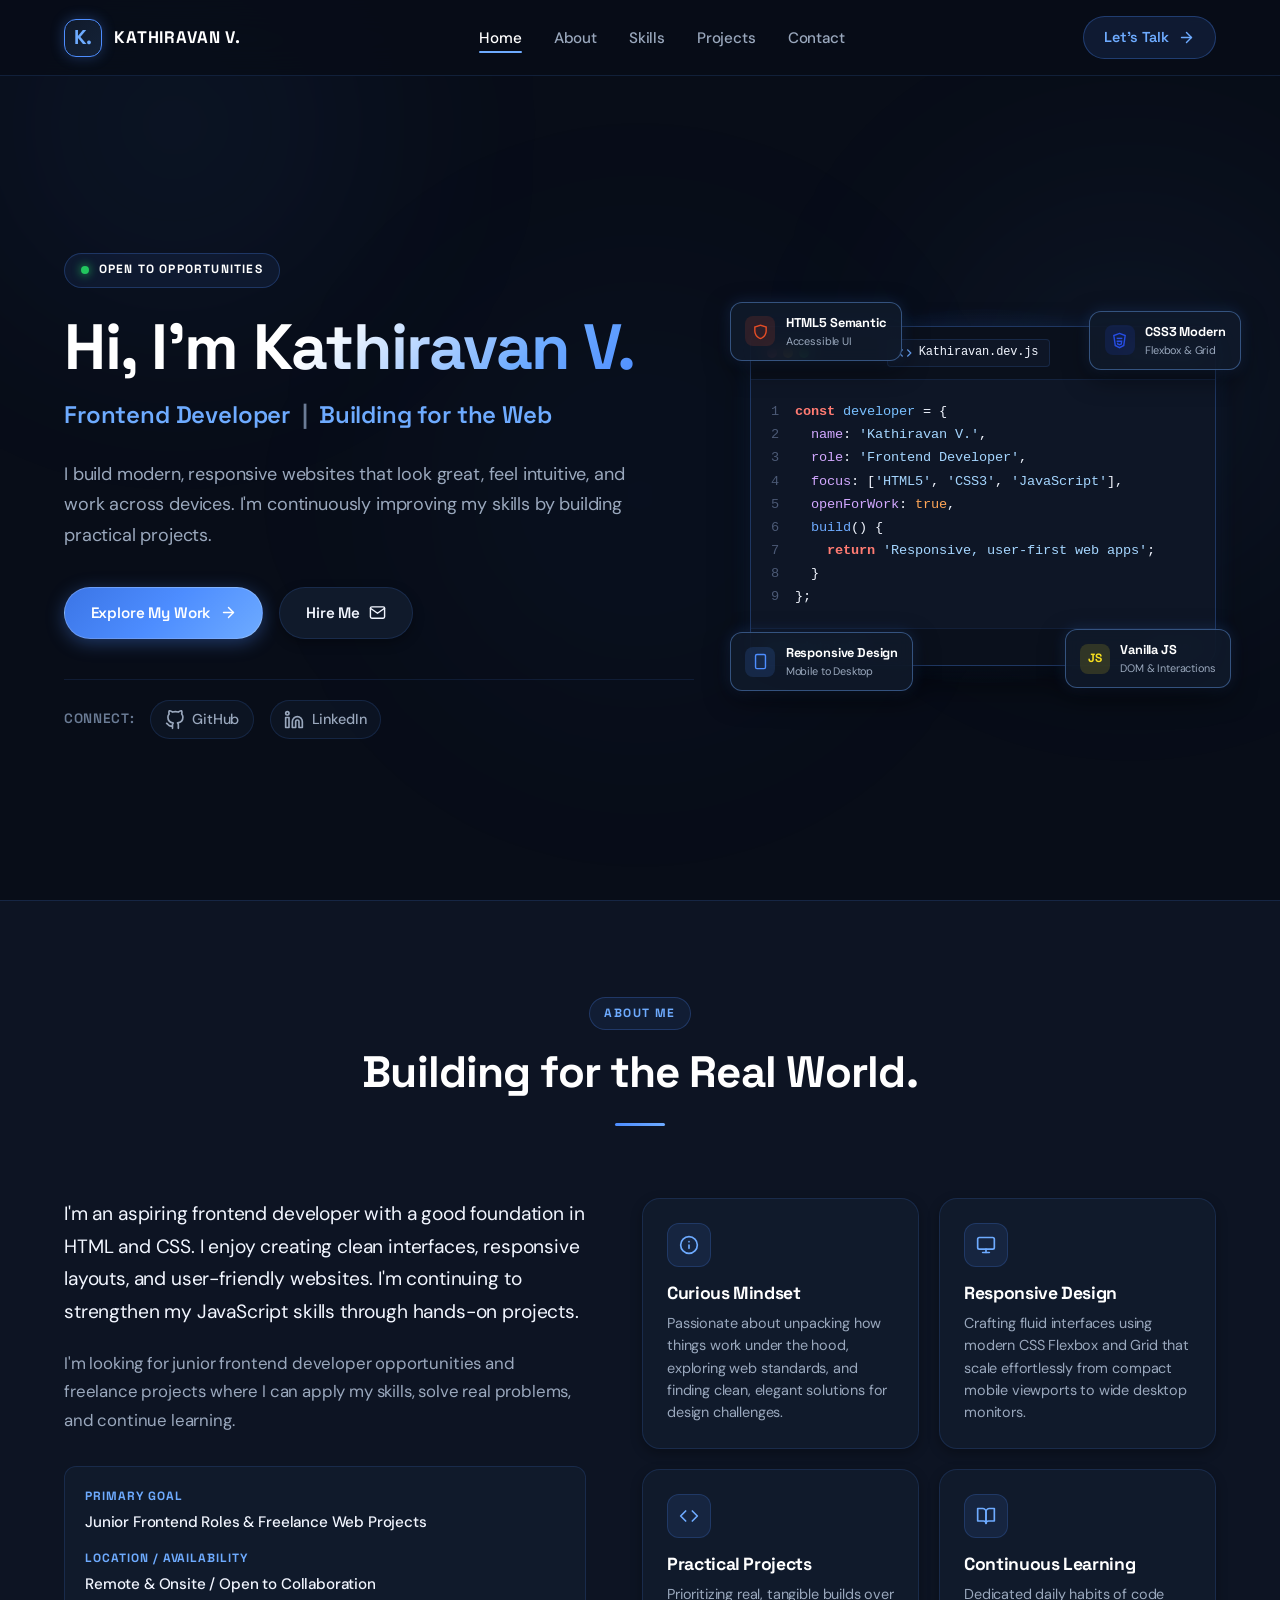
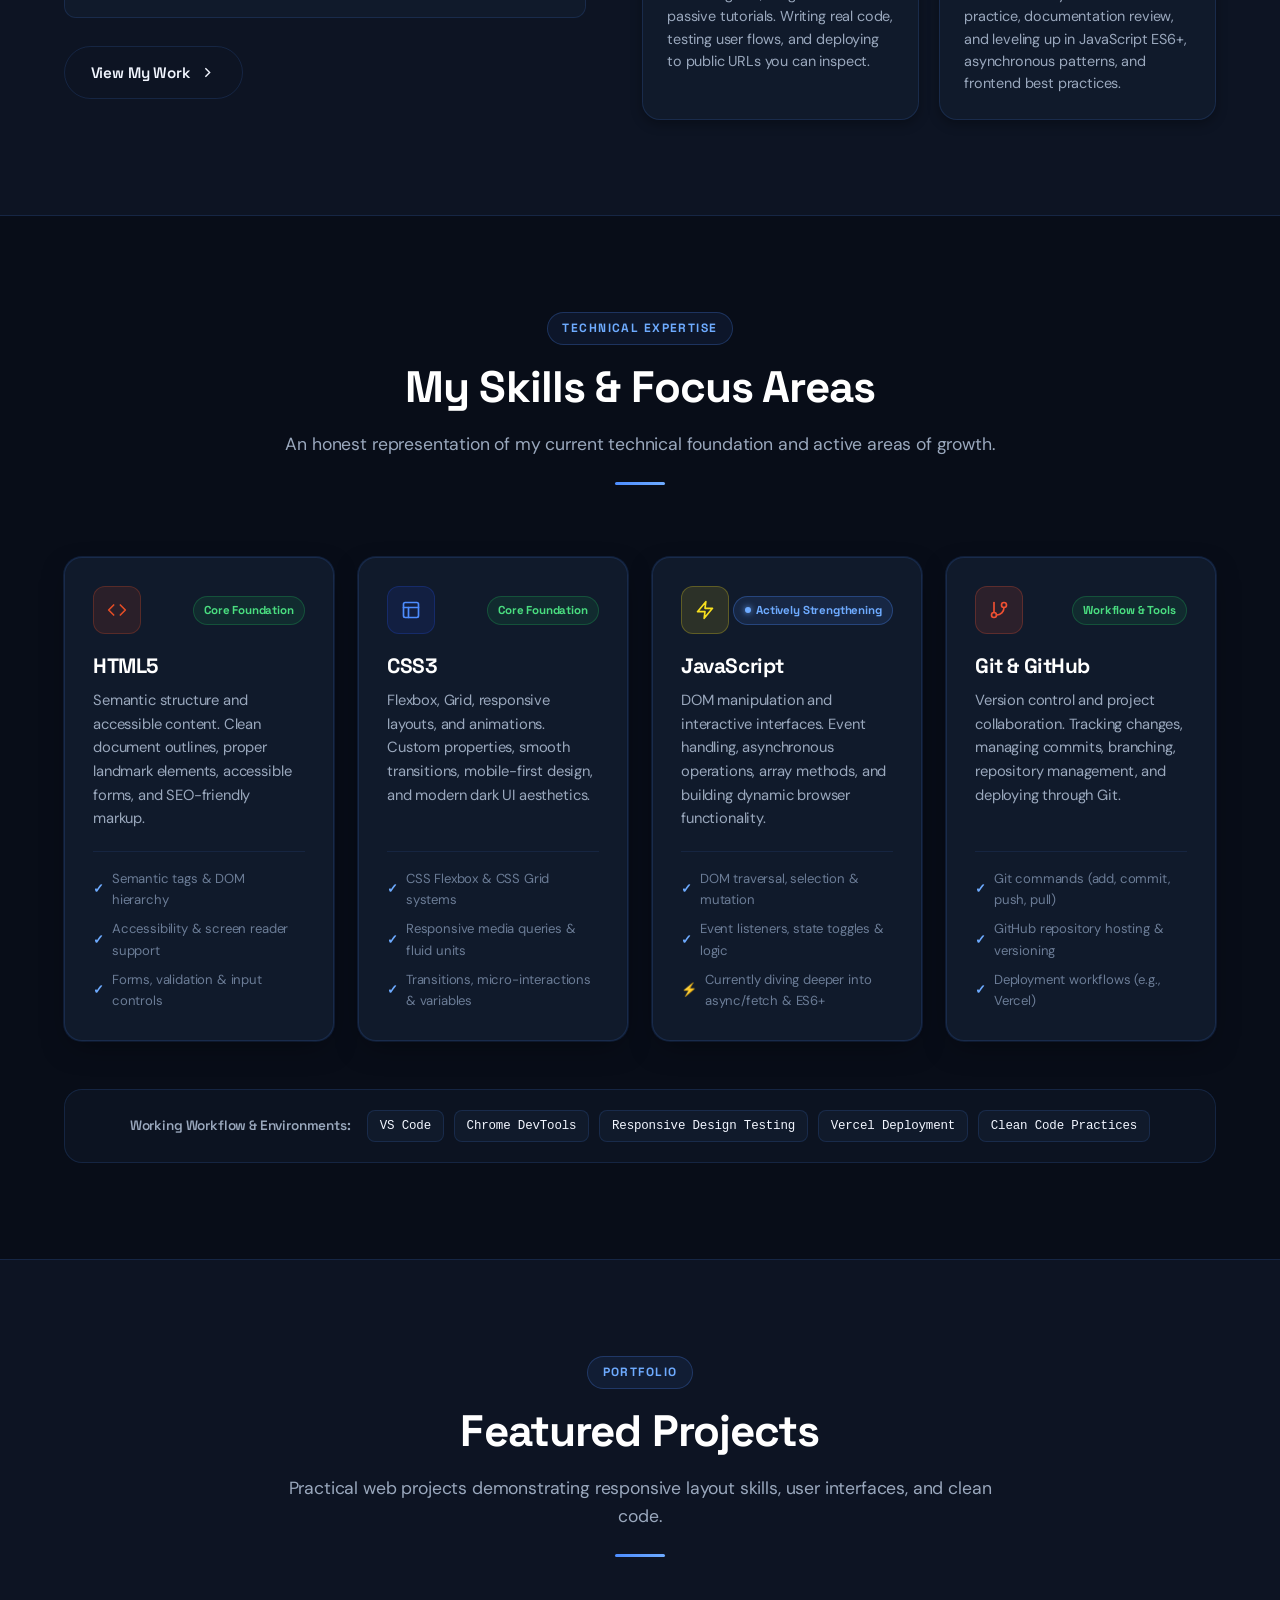
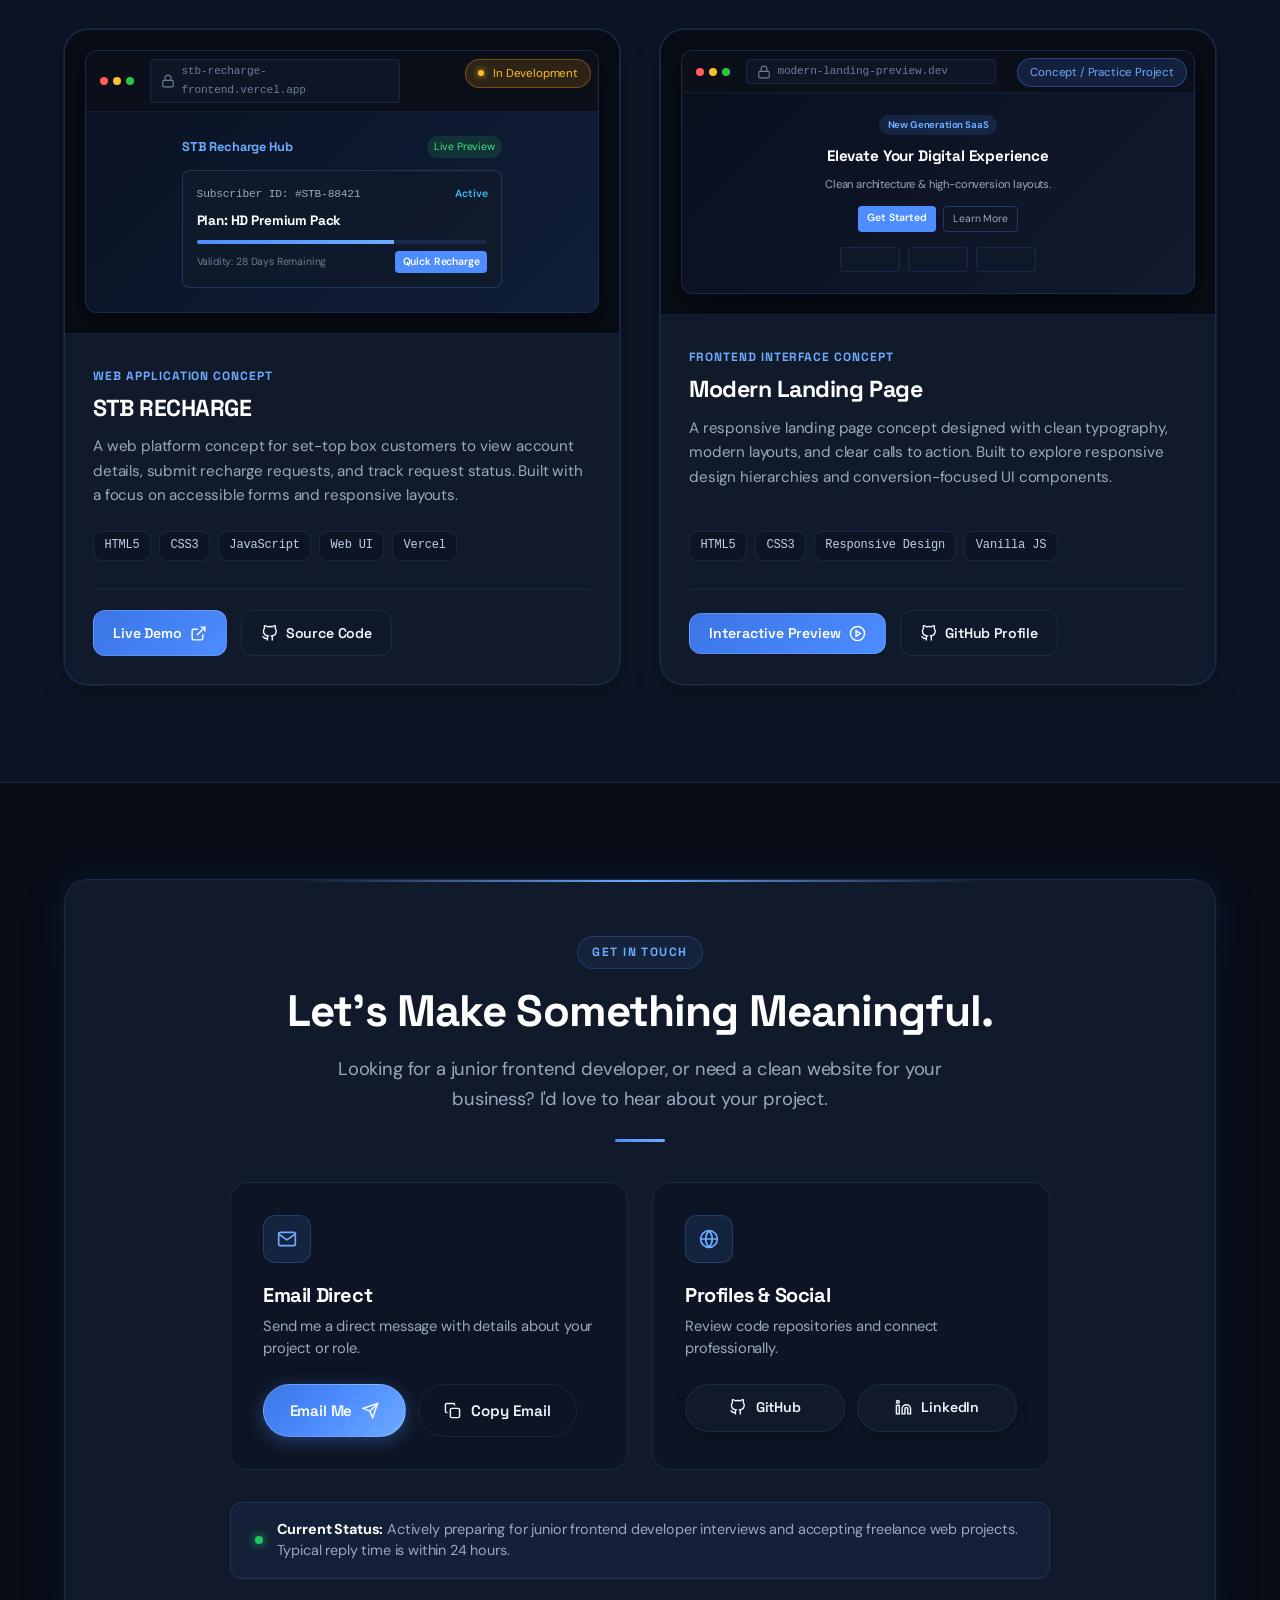
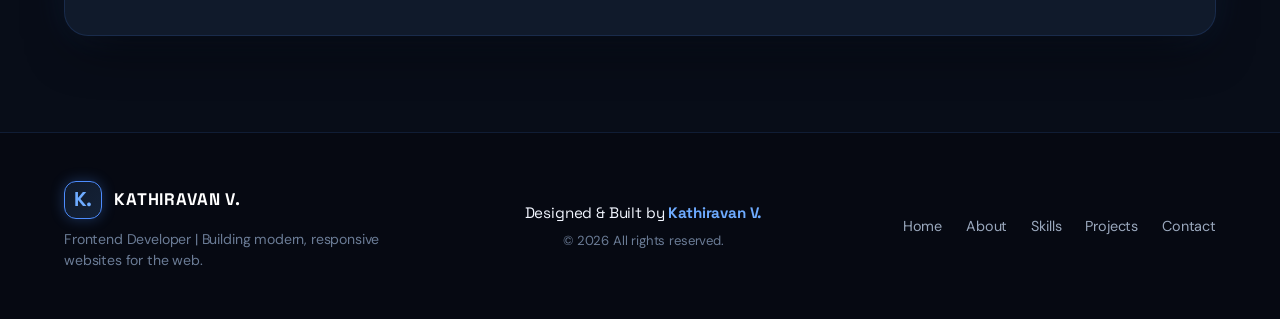
==== commit b2833fa7: "Move all portfolio files back to root directory" ====
--- a/index.html
+++ b/index.html
@@ -1,201 +1,330 @@
-<!DOCTYPE html>
+<!doctype html>
 <html lang="en">
-<head>
-  <meta charset="UTF-8">
-  <meta name="viewport" content="width=device-width, initial-scale=1.0">
-  <meta http-equiv="X-UA-Compatible" content="ie=edge">
-  
-  <!-- SEO & Social Meta Tags -->
-  <title>Kathiravan V. | Frontend Developer Portfolio</title>
-  <meta name="description" content="Personal portfolio of Kathiravan V., an aspiring Frontend Developer specializing in clean, responsive HTML, CSS, and modern JavaScript web experiences. Open to junior roles and freelance projects.">
-  <meta name="keywords" content="Kathiravan V, Frontend Developer, Web Developer, Portfolio, HTML5, CSS3, JavaScript, Responsive Web Design">
-  <meta name="author" content="Kathiravan V.">
-  
-  <!-- Open Graph / Meta -->
-  <meta property="og:type" content="website">
-  <meta property="og:title" content="Kathiravan V. | Frontend Developer">
-  <meta property="og:description" content="Explore projects and frontend work by Kathiravan V. Clean code, modern UI, and responsive web design.">
-  <meta property="og:url" content="https://kathiravan-portfolio.vercel.app">
-  
-  <!-- Favicon (SVG data URI for instant crisp display without external assets) -->
-  <link rel="icon" type="image/svg+xml" href="data:image/svg+xml,<svg xmlns='http://www.w3.org/2000/svg' viewBox='0 0 100 100'><rect width='100' height='100' rx='24' fill='%23080D18'/><rect x='4' y='4' width='92' height='92' rx='20' fill='%23101A2B' stroke='%234D8DFF' stroke-width='4'/><text x='50%' y='68%' font-family='sans-serif' font-weight='900' font-size='56' fill='%234D8DFF' text-anchor='middle'>K.</text></svg>">
-
-  <!-- Google Fonts: Space Grotesk (Headings) & DM Sans (Body) -->
-  <link rel="preconnect" href="https://fonts.googleapis.com">
-  <link rel="preconnect" href="https://fonts.gstatic.com" crossorigin>
-  <link href="https://fonts.googleapis.com/css2?family=DM+Sans:ital,opsz,wght@0,9..40,300..800;1,9..40,300..800&family=Space+Grotesk:wght@400;500;600;700&display=swap" rel="stylesheet">
-
-  <!-- Main Stylesheet -->
-  <link rel="stylesheet" href="style.css">
-</head>
-<body>
-
-  <!-- Ambient Background Glow Elements -->
-  <div class="ambient-glow glow-top-left" aria-hidden="true"></div>
-  <div class="ambient-glow glow-top-right" aria-hidden="true"></div>
-  <div class="ambient-glow glow-center" aria-hidden="true"></div>
-
-  <!-- ========================================================================= -->
-  <!-- A. NAVIGATION BAR -->
-  <!-- ========================================================================= -->
-  <header class="site-header" id="header">
-    <nav class="nav-container" aria-label="Main Navigation">
-      <!-- Personal Logo & Brand Name -->
-      <a href="#hero" class="brand-logo" aria-label="Kathiravan V. Home">
-        <span class="logo-symbol">K.</span>
-        <span class="brand-text">KATHIRAVAN V.</span>
-      </a>
-
-      <!-- Desktop Navigation Menu -->
-      <ul class="nav-menu" id="navMenu">
-        <li><a href="#hero" class="nav-link active">Home</a></li>
-        <li><a href="#about" class="nav-link">About</a></li>
-        <li><a href="#skills" class="nav-link">Skills</a></li>
-        <li><a href="#projects" class="nav-link">Projects</a></li>
-        <li><a href="#contact" class="nav-link">Contact</a></li>
-      </ul>
-
-      <!-- Navigation Actions -->
-      <div class="nav-actions">
-        <a href="#contact" class="btn btn-nav-cta">
-          <span>Let's Talk</span>
-          <svg class="icon icon-sm" viewBox="0 0 24 24" fill="none" stroke="currentColor" stroke-width="2" stroke-linecap="round" stroke-linejoin="round" aria-hidden="true">
-            <line x1="5" y1="12" x2="19" y2="12"></line>
-            <polyline points="12 5 19 12 12 19"></polyline>
-          </svg>
+  <head>
+    <meta charset="UTF-8" />
+    <meta name="viewport" content="width=device-width, initial-scale=1.0" />
+    <meta http-equiv="X-UA-Compatible" content="ie=edge" />
+
+    <!-- SEO & Social Meta Tags -->
+    <title>Kathiravan V. | Frontend Developer Portfolio</title>
+    <meta
+      name="description"
+      content="Personal portfolio of Kathiravan V., an aspiring Frontend Developer specializing in clean, responsive HTML, CSS, and modern JavaScript web experiences. Open to junior roles and freelance projects."
+    />
+    <meta
+      name="keywords"
+      content="Kathiravan V, Frontend Developer, Web Developer, Portfolio, HTML5, CSS3, JavaScript, Responsive Web Design"
+    />
+    <meta name="author" content="Kathiravan V." />
+
+    <!-- Open Graph / Meta -->
+    <meta property="og:type" content="website" />
+    <meta property="og:title" content="Kathiravan V. | Frontend Developer" />
+    <meta
+      property="og:description"
+      content="Explore projects and frontend work by Kathiravan V. Clean code, modern UI, and responsive web design."
+    />
+    <meta property="og:url" content="https://kathiravan-portfolio.vercel.app" />
+
+    <!-- Favicon (SVG data URI for instant crisp display without external assets) -->
+    <link
+      rel="icon"
+      type="image/svg+xml"
+      href="data:image/svg+xml,<svg xmlns='http://www.w3.org/2000/svg' viewBox='0 0 100 100'><rect width='100' height='100' rx='24' fill='%23080D18'/><rect x='4' y='4' width='92' height='92' rx='20' fill='%23101A2B' stroke='%234D8DFF' stroke-width='4'/><text x='50%' y='68%' font-family='sans-serif' font-weight='900' font-size='56' fill='%234D8DFF' text-anchor='middle'>K.</text></svg>"
+    />
+
+    <!-- Google Fonts: Space Grotesk (Headings) & DM Sans (Body) -->
+    <link rel="preconnect" href="https://fonts.googleapis.com" />
+    <link rel="preconnect" href="https://fonts.gstatic.com" crossorigin />
+    <link
+      href="https://fonts.googleapis.com/css2?family=DM+Sans:ital,opsz,wght@0,9..40,300..800;1,9..40,300..800&family=Space+Grotesk:wght@400;500;600;700&display=swap"
+      rel="stylesheet"
+    />
+
+    <!-- Main Stylesheet -->
+    <link rel="stylesheet" href="style.css" />
+  </head>
+  <body>
+    <!-- Ambient Background Glow Elements -->
+    <div class="ambient-glow glow-top-left" aria-hidden="true"></div>
+    <div class="ambient-glow glow-top-right" aria-hidden="true"></div>
+    <div class="ambient-glow glow-center" aria-hidden="true"></div>
+
+    <!-- ========================================================================= -->
+    <!-- A. NAVIGATION BAR -->
+    <!-- ========================================================================= -->
+    <header class="site-header" id="header">
+      <nav class="nav-container" aria-label="Main Navigation">
+        <!-- Personal Logo & Brand Name -->
+        <a href="#hero" class="brand-logo" aria-label="Kathiravan V. Home">
+          <span class="logo-symbol">K.</span>
+          <span class="brand-text">KATHIRAVAN V.</span>
         </a>
 
-        <!-- Mobile Menu Toggle Button -->
-        <button type="button" class="mobile-toggle" id="mobileToggle" aria-label="Toggle navigation menu" aria-expanded="false" aria-controls="mobileDrawer">
-          <span class="hamburger-bar"></span>
-          <span class="hamburger-bar"></span>
-          <span class="hamburger-bar"></span>
-        </button>
-      </div>
-    </nav>
-  </header>
-
-  <!-- Mobile Navigation Drawer Overlay -->
-  <div class="mobile-drawer" id="mobileDrawer" aria-hidden="true">
-    <div class="drawer-content">
-      <ul class="mobile-nav-list">
-        <li><a href="#hero" class="mobile-nav-link">Home</a></li>
-        <li><a href="#about" class="mobile-nav-link">About</a></li>
-        <li><a href="#skills" class="mobile-nav-link">Skills</a></li>
-        <li><a href="#projects" class="mobile-nav-link">Projects</a></li>
-        <li><a href="#contact" class="mobile-nav-link">Contact</a></li>
-      </ul>
-      <div class="mobile-drawer-footer">
-        <a href="#contact" class="btn btn-primary btn-block mobile-cta">Let's Talk</a>
-        <div class="mobile-socials">
-          <a href="https://github.com/Kathiravan-4344" target="_blank" rel="noopener noreferrer" aria-label="GitHub Profile">
-            <svg class="icon" viewBox="0 0 24 24" fill="none" stroke="currentColor" stroke-width="2" stroke-linecap="round" stroke-linejoin="round"><path d="M9 19c-5 1.5-5-2.5-7-3m14 6v-3.87a3.37 3.37 0 0 0-.94-2.61c3.14-.35 6.44-1.54 6.44-7A5.44 5.44 0 0 0 20 4.77 5.07 5.07 0 0 0 19.91 1S18.73.65 16 2.48a13.38 13.38 0 0 0-7 0C6.27.65 5.09 1 5.09 1A5.07 5.07 0 0 0 5 4.77a5.44 5.44 0 0 0-1.5 3.78c0 5.42 3.3 6.61 6.44 7A3.37 3.37 0 0 0 9 18.13V22"></path></svg>
+        <!-- Desktop Navigation Menu -->
+        <ul class="nav-menu" id="navMenu">
+          <li><a href="#hero" class="nav-link active">Home</a></li>
+          <li><a href="#about" class="nav-link">About</a></li>
+          <li><a href="#skills" class="nav-link">Skills</a></li>
+          <li><a href="#projects" class="nav-link">Projects</a></li>
+          <li><a href="#contact" class="nav-link">Contact</a></li>
+        </ul>
+
+        <!-- Navigation Actions -->
+        <div class="nav-actions">
+          <a href="#contact" class="btn btn-nav-cta">
+            <span>Let's Talk</span>
+            <svg
+              class="icon icon-sm"
+              viewBox="0 0 24 24"
+              fill="none"
+              stroke="currentColor"
+              stroke-width="2"
+              stroke-linecap="round"
+              stroke-linejoin="round"
+              aria-hidden="true"
+            >
+              <line x1="5" y1="12" x2="19" y2="12"></line>
+              <polyline points="12 5 19 12 12 19"></polyline>
+            </svg>
           </a>
-          <!-- USER NOTE: Replace with your actual LinkedIn profile URL -->
-          <a href="https://www.linkedin.com/in/kathiravan-v" target="_blank" rel="noopener noreferrer" aria-label="LinkedIn Profile">
-            <svg class="icon" viewBox="0 0 24 24" fill="none" stroke="currentColor" stroke-width="2" stroke-linecap="round" stroke-linejoin="round"><path d="M16 8a6 6 0 0 1 6 6v7h-4v-7a2 2 0 0 0-2-2 2 2 0 0 0-2 2v7h-4v-7a6 6 0 0 1 6-6z"></path><rect x="2" y="9" width="4" height="12"></rect><circle cx="4" cy="4" r="2"></circle></svg>
-          </a>
+
+          <!-- Mobile Menu Toggle Button -->
+          <button
+            type="button"
+            class="mobile-toggle"
+            id="mobileToggle"
+            aria-label="Toggle navigation menu"
+            aria-expanded="false"
+            aria-controls="mobileDrawer"
+          >
+            <span class="hamburger-bar"></span>
+            <span class="hamburger-bar"></span>
+            <span class="hamburger-bar"></span>
+          </button>
+        </div>
+      </nav>
+    </header>
+
+    <!-- Mobile Navigation Drawer Overlay -->
+    <div class="mobile-drawer" id="mobileDrawer" aria-hidden="true">
+      <div class="drawer-content">
+        <ul class="mobile-nav-list">
+          <li><a href="#hero" class="mobile-nav-link">Home</a></li>
+          <li><a href="#about" class="mobile-nav-link">About</a></li>
+          <li><a href="#skills" class="mobile-nav-link">Skills</a></li>
+          <li><a href="#projects" class="mobile-nav-link">Projects</a></li>
+          <li><a href="#contact" class="mobile-nav-link">Contact</a></li>
+        </ul>
+        <div class="mobile-drawer-footer">
+          <a href="#contact" class="btn btn-primary btn-block mobile-cta"
+            >Let's Talk</a
+          >
+          <div class="mobile-socials">
+            <a
+              href="https://github.com/Kathiravan-4344"
+              target="_blank"
+              rel="noopener noreferrer"
+              aria-label="GitHub Profile"
+            >
+              <svg
+                class="icon"
+                viewBox="0 0 24 24"
+                fill="none"
+                stroke="currentColor"
+                stroke-width="2"
+                stroke-linecap="round"
+                stroke-linejoin="round"
+              >
+                <path
+                  d="M9 19c-5 1.5-5-2.5-7-3m14 6v-3.87a3.37 3.37 0 0 0-.94-2.61c3.14-.35 6.44-1.54 6.44-7A5.44 5.44 0 0 0 20 4.77 5.07 5.07 0 0 0 19.91 1S18.73.65 16 2.48a13.38 13.38 0 0 0-7 0C6.27.65 5.09 1 5.09 1A5.07 5.07 0 0 0 5 4.77a5.44 5.44 0 0 0-1.5 3.78c0 5.42 3.3 6.61 6.44 7A3.37 3.37 0 0 0 9 18.13V22"
+                ></path>
+              </svg>
+            </a>
+            <!-- USER NOTE: Replace with your actual LinkedIn profile URL -->
+            <a
+              href="https://www.linkedin.com/in/kathiravan-v"
+              target="_blank"
+              rel="noopener noreferrer"
+              aria-label="LinkedIn Profile"
+            >
+              <svg
+                class="icon"
+                viewBox="0 0 24 24"
+                fill="none"
+                stroke="currentColor"
+                stroke-width="2"
+                stroke-linecap="round"
+                stroke-linejoin="round"
+              >
+                <path
+                  d="M16 8a6 6 0 0 1 6 6v7h-4v-7a2 2 0 0 0-2-2 2 2 0 0 0-2 2v7h-4v-7a6 6 0 0 1 6-6z"
+                ></path>
+                <rect x="2" y="9" width="4" height="12"></rect>
+                <circle cx="4" cy="4" r="2"></circle>
+              </svg>
+            </a>
+          </div>
         </div>
       </div>
     </div>
-  </div>
-  <div class="drawer-backdrop" id="drawerBackdrop" aria-hidden="true"></div>
-
-  <!-- Main Content Landmark -->
-  <main id="main-content">
-
-    <!-- ======================================================================= -->
-    <!-- B. HERO SECTION -->
-    <!-- ======================================================================= -->
-    <section class="hero-section section-padding" id="hero">
-      <div class="container hero-grid">
-        
-        <!-- Left Column: Hero Introduction & Actions -->
-        <div class="hero-content reveal">
-          <!-- Availability Badge -->
-          <div class="status-badge">
-            <span class="status-dot"></span>
-            <span class="status-text">OPEN TO OPPORTUNITIES</span>
+    <div class="drawer-backdrop" id="drawerBackdrop" aria-hidden="true"></div>
+
+    <!-- Main Content Landmark -->
+    <main id="main-content">
+      <!-- ======================================================================= -->
+      <!-- B. HERO SECTION -->
+      <!-- ======================================================================= -->
+      <section class="hero-section section-padding" id="hero">
+        <div class="container hero-grid">
+          <!-- Left Column: Hero Introduction & Actions -->
+          <div class="hero-content reveal">
+            <!-- Availability Badge -->
+            <div class="status-badge">
+              <span class="status-dot"></span>
+              <span class="status-text">OPEN TO OPPORTUNITIES</span>
+            </div>
+
+            <!-- Main Heading -->
+            <h1 class="hero-heading">
+              Hi, I'm <span class="gradient-text">Kathiravan V.</span>
+            </h1>
+
+            <!-- Professional Title -->
+            <p class="hero-title">
+              Frontend Developer <span class="title-divider">|</span> Building
+              for the Web
+            </p>
+
+            <!-- Introduction Text -->
+            <p class="hero-intro">
+              I build modern, responsive websites that look great, feel
+              intuitive, and work across devices. I'm continuously improving my
+              skills by building practical projects.
+            </p>
+
+            <!-- Action Buttons -->
+            <div class="hero-cta-group">
+              <a href="#projects" class="btn btn-primary">
+                <span>Explore My Work</span>
+                <svg
+                  class="icon icon-sm"
+                  viewBox="0 0 24 24"
+                  fill="none"
+                  stroke="currentColor"
+                  stroke-width="2"
+                  stroke-linecap="round"
+                  stroke-linejoin="round"
+                >
+                  <line x1="5" y1="12" x2="19" y2="12"></line>
+                  <polyline points="12 5 19 12 12 19"></polyline>
+                </svg>
+              </a>
+              <a href="#contact" class="btn btn-secondary">
+                <span>Hire Me</span>
+                <svg
+                  class="icon icon-sm"
+                  viewBox="0 0 24 24"
+                  fill="none"
+                  stroke="currentColor"
+                  stroke-width="2"
+                  stroke-linecap="round"
+                  stroke-linejoin="round"
+                >
+                  <path
+                    d="M4 4h16c1.1 0 2 .9 2 2v12c0 1.1-.9 2-2 2H4c-1.1 0-2-.9-2-2V6c0-1.1.9-2 2-2z"
+                  ></path>
+                  <polyline points="22,6 12,13 2,6"></polyline>
+                </svg>
+              </a>
+            </div>
+
+            <!-- Social Links -->
+            <div class="hero-socials">
+              <span class="social-label">Connect:</span>
+              <a
+                href="https://github.com/Kathiravan-4344"
+                class="social-link"
+                target="_blank"
+                rel="noopener noreferrer"
+                aria-label="Kathiravan GitHub profile"
+              >
+                <svg
+                  class="icon"
+                  viewBox="0 0 24 24"
+                  fill="none"
+                  stroke="currentColor"
+                  stroke-width="2"
+                  stroke-linecap="round"
+                  stroke-linejoin="round"
+                >
+                  <path
+                    d="M9 19c-5 1.5-5-2.5-7-3m14 6v-3.87a3.37 3.37 0 0 0-.94-2.61c3.14-.35 6.44-1.54 6.44-7A5.44 5.44 0 0 0 20 4.77 5.07 5.07 0 0 0 19.91 1S18.73.65 16 2.48a13.38 13.38 0 0 0-7 0C6.27.65 5.09 1 5.09 1A5.07 5.07 0 0 0 5 4.77a5.44 5.44 0 0 0-1.5 3.78c0 5.42 3.3 6.61 6.44 7A3.37 3.37 0 0 0 9 18.13V22"
+                  ></path>
+                </svg>
+                <span>GitHub</span>
+              </a>
+              <!-- USER NOTE: Replace with your actual LinkedIn profile URL -->
+              <a
+                href="https://www.linkedin.com/in/kathiravan-v"
+                class="social-link"
+                target="_blank"
+                rel="noopener noreferrer"
+                aria-label="Kathiravan LinkedIn profile"
+              >
+                <svg
+                  class="icon"
+                  viewBox="0 0 24 24"
+                  fill="none"
+                  stroke="currentColor"
+                  stroke-width="2"
+                  stroke-linecap="round"
+                  stroke-linejoin="round"
+                >
+                  <path
+                    d="M16 8a6 6 0 0 1 6 6v7h-4v-7a2 2 0 0 0-2-2 2 2 0 0 0-2 2v7h-4v-7a6 6 0 0 1 6-6z"
+                  ></path>
+                  <rect x="2" y="9" width="4" height="12"></rect>
+                  <circle cx="4" cy="4" r="2"></circle>
+                </svg>
+                <span>LinkedIn</span>
+              </a>
+            </div>
           </div>
 
-          <!-- Main Heading -->
-          <h1 class="hero-heading">
-            Hi, I'm <span class="gradient-text">Kathiravan V.</span>
-          </h1>
-
-          <!-- Professional Title -->
-          <p class="hero-title">
-            Frontend Developer <span class="title-divider">|</span> Building for the Web
-          </p>
-
-          <!-- Introduction Text -->
-          <p class="hero-intro">
-            I build modern, responsive websites that look great, feel intuitive, and work across devices. I'm continuously improving my skills by building practical projects.
-          </p>
-
-          <!-- Action Buttons -->
-          <div class="hero-cta-group">
-            <a href="#projects" class="btn btn-primary">
-              <span>Explore My Work</span>
-              <svg class="icon icon-sm" viewBox="0 0 24 24" fill="none" stroke="currentColor" stroke-width="2" stroke-linecap="round" stroke-linejoin="round">
-                <line x1="5" y1="12" x2="19" y2="12"></line>
-                <polyline points="12 5 19 12 12 19"></polyline>
-              </svg>
-            </a>
-            <a href="#contact" class="btn btn-secondary">
-              <span>Hire Me</span>
-              <svg class="icon icon-sm" viewBox="0 0 24 24" fill="none" stroke="currentColor" stroke-width="2" stroke-linecap="round" stroke-linejoin="round">
-                <path d="M4 4h16c1.1 0 2 .9 2 2v12c0 1.1-.9 2-2 2H4c-1.1 0-2-.9-2-2V6c0-1.1.9-2 2-2z"></path>
-                <polyline points="22,6 12,13 2,6"></polyline>
-              </svg>
-            </a>
-          </div>
-
-          <!-- Social Links -->
-          <div class="hero-socials">
-            <span class="social-label">Connect:</span>
-            <a href="https://github.com/Kathiravan-4344" class="social-link" target="_blank" rel="noopener noreferrer" aria-label="Kathiravan GitHub profile">
-              <svg class="icon" viewBox="0 0 24 24" fill="none" stroke="currentColor" stroke-width="2" stroke-linecap="round" stroke-linejoin="round">
-                <path d="M9 19c-5 1.5-5-2.5-7-3m14 6v-3.87a3.37 3.37 0 0 0-.94-2.61c3.14-.35 6.44-1.54 6.44-7A5.44 5.44 0 0 0 20 4.77 5.07 5.07 0 0 0 19.91 1S18.73.65 16 2.48a13.38 13.38 0 0 0-7 0C6.27.65 5.09 1 5.09 1A5.07 5.07 0 0 0 5 4.77a5.44 5.44 0 0 0-1.5 3.78c0 5.42 3.3 6.61 6.44 7A3.37 3.37 0 0 0 9 18.13V22"></path>
-              </svg>
-              <span>GitHub</span>
-            </a>
-            <!-- USER NOTE: Replace with your actual LinkedIn profile URL -->
-            <a href="https://www.linkedin.com/in/kathiravan-v" class="social-link" target="_blank" rel="noopener noreferrer" aria-label="Kathiravan LinkedIn profile">
-              <svg class="icon" viewBox="0 0 24 24" fill="none" stroke="currentColor" stroke-width="2" stroke-linecap="round" stroke-linejoin="round">
-                <path d="M16 8a6 6 0 0 1 6 6v7h-4v-7a2 2 0 0 0-2-2 2 2 0 0 0-2 2v7h-4v-7a6 6 0 0 1 6-6z"></path>
-                <rect x="2" y="9" width="4" height="12"></rect>
-                <circle cx="4" cy="4" r="2"></circle>
-              </svg>
-              <span>LinkedIn</span>
-            </a>
-          </div>
-        </div>
-
-        <!-- Right Column: Developer-Themed Visual with Code Editor & Floating Badges -->
-        <div class="hero-visual reveal" aria-hidden="true">
-          <div class="visual-wrapper">
-            <!-- Decorative Orbit Ring -->
-            <div class="orbit-glow"></div>
-            
-            <!-- Code Editor Card -->
-            <div class="code-card">
-              <div class="card-header">
-                <div class="window-dots">
-                  <span class="dot dot-close"></span>
-                  <span class="dot dot-minimize"></span>
-                  <span class="dot dot-maximize"></span>
-                </div>
-                <div class="file-tab">
-                  <svg class="icon icon-xs" viewBox="0 0 24 24" fill="none" stroke="#6EABFF" stroke-width="2"><polyline points="16 18 22 12 16 6"></polyline><polyline points="8 6 2 12 8 18"></polyline></svg>
-                  <span>Kathiravan.dev.js</span>
-                </div>
-                <div class="header-status">Frontend Dev</div>
-              </div>
-
-              <!-- Syntax-Highlighted Code Body -->
-              <div class="code-body">
-                <pre><code><span class="c-dim">1</span> <span class="c-keyword">const</span> <span class="c-variable">developer</span> = {
+          <!-- Right Column: Developer-Themed Visual with Code Editor & Floating Badges -->
+          <div class="hero-visual reveal" aria-hidden="true">
+            <div class="visual-wrapper">
+              <!-- Decorative Orbit Ring -->
+              <div class="orbit-glow"></div>
+
+              <!-- Code Editor Card -->
+              <div class="code-card">
+                <div class="card-header">
+                  <div class="window-dots">
+                    <span class="dot dot-close"></span>
+                    <span class="dot dot-minimize"></span>
+                    <span class="dot dot-maximize"></span>
+                  </div>
+                  <div class="file-tab">
+                    <svg
+                      class="icon icon-xs"
+                      viewBox="0 0 24 24"
+                      fill="none"
+                      stroke="#6EABFF"
+                      stroke-width="2"
+                    >
+                      <polyline points="16 18 22 12 16 6"></polyline>
+                      <polyline points="8 6 2 12 8 18"></polyline>
+                    </svg>
+                    <span>Kathiravan.dev.js</span>
+                  </div>
+                  <div class="header-status">Frontend Dev</div>
+                </div>
+
+                <!-- Syntax-Highlighted Code Body -->
+                <div class="code-body">
+                  <pre><code><span class="c-dim">1</span> <span class="c-keyword">const</span> <span class="c-variable">developer</span> = {
 <span class="c-dim">2</span>   <span class="c-prop">name</span>: <span class="c-string">'Kathiravan V.'</span>,
 <span class="c-dim">3</span>   <span class="c-prop">role</span>: <span class="c-string">'Frontend Developer'</span>,
 <span class="c-dim">4</span>   <span class="c-prop">focus</span>: [<span class="c-string">'HTML5'</span>, <span class="c-string">'CSS3'</span>, <span class="c-string">'JavaScript'</span>],
@@ -204,678 +333,1109 @@
 <span class="c-dim">7</span>     <span class="c-keyword">return</span> <span class="c-string">'Responsive, user-first web apps'</span>;
 <span class="c-dim">8</span>   }
 <span class="c-dim">9</span> };</code></pre>
-              </div>
-
-              <!-- Terminal Status Bar -->
-              <div class="code-footer">
-                <span class="status-pill-small"><span class="pulse-mini"></span> Ready to build</span>
-                <span class="branch-label">
-                  <svg class="icon icon-xs" viewBox="0 0 24 24" fill="none" stroke="currentColor" stroke-width="2"><line x1="6" y1="3" x2="6" y2="15"></line><circle cx="18" cy="6" r="3"></circle><circle cx="6" cy="18" r="3"></circle><path d="M18 9a9 9 0 0 1-9 9"></path></svg>
-                  main
+                </div>
+
+                <!-- Terminal Status Bar -->
+                <div class="code-footer">
+                  <span class="status-pill-small"
+                    ><span class="pulse-mini"></span> Ready to build</span
+                  >
+                  <span class="branch-label">
+                    <svg
+                      class="icon icon-xs"
+                      viewBox="0 0 24 24"
+                      fill="none"
+                      stroke="currentColor"
+                      stroke-width="2"
+                    >
+                      <line x1="6" y1="3" x2="6" y2="15"></line>
+                      <circle cx="18" cy="6" r="3"></circle>
+                      <circle cx="6" cy="18" r="3"></circle>
+                      <path d="M18 9a9 9 0 0 1-9 9"></path>
+                    </svg>
+                    main
+                  </span>
+                </div>
+              </div>
+
+              <!-- Floating Tech Badges around Editor -->
+              <div class="floating-badge badge-top-left float-slow">
+                <span class="tech-icon-circle icon-html">
+                  <svg viewBox="0 0 24 24" fill="currentColor">
+                    <path
+                      d="M12 2L3 5v6c0 5.55 3.84 10.74 9 12 5.16-1.26 9-6.45 9-12V5l-9-3zm0 2.18l7 2.33v4.49c0 4.54-3.04 8.79-7 9.92-3.96-1.13-7-5.38-7-9.92V6.51l7-2.33z"
+                    />
+                  </svg>
                 </span>
+                <div class="badge-text">
+                  <span class="badge-title">HTML5 Semantic</span>
+                  <span class="badge-sub">Accessible UI</span>
+                </div>
+              </div>
+
+              <div class="floating-badge badge-top-right float-delay-1">
+                <span class="tech-icon-circle icon-css">
+                  <svg
+                    viewBox="0 0 24 24"
+                    fill="none"
+                    stroke="currentColor"
+                    stroke-width="2"
+                  >
+                    <path d="M12 2l8 3-2 14-6 3-6-3L4 5l8-3z"></path>
+                    <path d="M8 9h8"></path>
+                    <path d="M8 13h7l-.5 4-2.5 1-2.5-1-.2-2"></path>
+                  </svg>
+                </span>
+                <div class="badge-text">
+                  <span class="badge-title">CSS3 Modern</span>
+                  <span class="badge-sub">Flexbox & Grid</span>
+                </div>
+              </div>
+
+              <div class="floating-badge badge-bottom-right float-delay-2">
+                <span class="tech-icon-circle icon-js">
+                  <span class="js-text">JS</span>
+                </span>
+                <div class="badge-text">
+                  <span class="badge-title">Vanilla JS</span>
+                  <span class="badge-sub">DOM & Interactions</span>
+                </div>
+              </div>
+
+              <div class="floating-badge badge-bottom-left float-delay-3">
+                <span class="tech-icon-circle icon-resp">
+                  <svg
+                    viewBox="0 0 24 24"
+                    fill="none"
+                    stroke="currentColor"
+                    stroke-width="2"
+                  >
+                    <rect
+                      x="5"
+                      y="2"
+                      width="14"
+                      height="20"
+                      rx="2"
+                      ry="2"
+                    ></rect>
+                    <line x1="12" y1="18" x2="12.01" y2="18"></line>
+                  </svg>
+                </span>
+                <div class="badge-text">
+                  <span class="badge-title">Responsive Design</span>
+                  <span class="badge-sub">Mobile to Desktop</span>
+                </div>
               </div>
             </div>
-
-            <!-- Floating Tech Badges around Editor -->
-            <div class="floating-badge badge-top-left float-slow">
-              <span class="tech-icon-circle icon-html">
-                <svg viewBox="0 0 24 24" fill="currentColor"><path d="M12 2L3 5v6c0 5.55 3.84 10.74 9 12 5.16-1.26 9-6.45 9-12V5l-9-3zm0 2.18l7 2.33v4.49c0 4.54-3.04 8.79-7 9.92-3.96-1.13-7-5.38-7-9.92V6.51l7-2.33z"/></svg>
-              </span>
-              <div class="badge-text">
-                <span class="badge-title">HTML5 Semantic</span>
-                <span class="badge-sub">Accessible UI</span>
-              </div>
-            </div>
-
-            <div class="floating-badge badge-top-right float-delay-1">
-              <span class="tech-icon-circle icon-css">
-                <svg viewBox="0 0 24 24" fill="none" stroke="currentColor" stroke-width="2"><path d="M12 2l8 3-2 14-6 3-6-3L4 5l8-3z"></path><path d="M8 9h8"></path><path d="M8 13h7l-.5 4-2.5 1-2.5-1-.2-2"></path></svg>
-              </span>
-              <div class="badge-text">
-                <span class="badge-title">CSS3 Modern</span>
-                <span class="badge-sub">Flexbox & Grid</span>
-              </div>
-            </div>
-
-            <div class="floating-badge badge-bottom-right float-delay-2">
-              <span class="tech-icon-circle icon-js">
-                <span class="js-text">JS</span>
-              </span>
-              <div class="badge-text">
-                <span class="badge-title">Vanilla JS</span>
-                <span class="badge-sub">DOM & Interactions</span>
-              </div>
-            </div>
-
-            <div class="floating-badge badge-bottom-left float-delay-3">
-              <span class="tech-icon-circle icon-resp">
-                <svg viewBox="0 0 24 24" fill="none" stroke="currentColor" stroke-width="2"><rect x="5" y="2" width="14" height="20" rx="2" ry="2"></rect><line x1="12" y1="18" x2="12.01" y2="18"></line></svg>
-              </span>
-              <div class="badge-text">
-                <span class="badge-title">Responsive Design</span>
-                <span class="badge-sub">Mobile to Desktop</span>
-              </div>
-            </div>
-
           </div>
         </div>
-
-      </div>
-    </section>
-
-    <!-- ======================================================================= -->
-    <!-- C. ABOUT ME SECTION -->
-    <!-- ======================================================================= -->
-    <section class="section-padding bg-secondary" id="about">
-      <div class="container">
-        
-        <div class="section-header text-center reveal">
-          <span class="section-badge">ABOUT ME</span>
-          <h2 class="section-heading">Building for the Real World.</h2>
-          <div class="section-divider"></div>
-        </div>
-
-        <div class="about-grid">
-          <!-- Left: Narrative Text -->
-          <div class="about-narrative reveal">
-            <p class="narrative-lead">
-              I'm an aspiring frontend developer with a good foundation in HTML and CSS. I enjoy creating clean interfaces, responsive layouts, and user-friendly websites. I'm continuing to strengthen my JavaScript skills through hands-on projects.
-            </p>
-            <p class="narrative-body">
-              I'm looking for junior frontend developer opportunities and freelance projects where I can apply my skills, solve real problems, and continue learning.
-            </p>
-
-            <div class="about-meta-box">
-              <div class="meta-item">
-                <span class="meta-label">Primary Goal</span>
-                <span class="meta-value">Junior Frontend Roles & Freelance Web Projects</span>
-              </div>
-              <div class="meta-item">
-                <span class="meta-label">Location / Availability</span>
-                <span class="meta-value">Remote & Onsite / Open to Collaboration</span>
+      </section>
+
+      <!-- ======================================================================= -->
+      <!-- C. ABOUT ME SECTION -->
+      <!-- ======================================================================= -->
+      <section class="section-padding bg-secondary" id="about">
+        <div class="container">
+          <div class="section-header text-center reveal">
+            <span class="section-badge">ABOUT ME</span>
+            <h2 class="section-heading">Building for the Real World.</h2>
+            <div class="section-divider"></div>
+          </div>
+
+          <div class="about-grid">
+            <!-- Left: Narrative Text -->
+            <div class="about-narrative reveal">
+              <p class="narrative-lead">
+                I'm an aspiring frontend developer with a good foundation in
+                HTML and CSS. I enjoy creating clean interfaces, responsive
+                layouts, and user-friendly websites. I'm continuing to
+                strengthen my JavaScript skills through hands-on projects.
+              </p>
+              <p class="narrative-body">
+                I'm looking for junior frontend developer opportunities and
+                freelance projects where I can apply my skills, solve real
+                problems, and continue learning.
+              </p>
+
+              <div class="about-meta-box">
+                <div class="meta-item">
+                  <span class="meta-label">Primary Goal</span>
+                  <span class="meta-value"
+                    >Junior Frontend Roles & Freelance Web Projects</span
+                  >
+                </div>
+                <div class="meta-item">
+                  <span class="meta-label">Location / Availability</span>
+                  <span class="meta-value"
+                    >Remote & Onsite / Open to Collaboration</span
+                  >
+                </div>
+              </div>
+
+              <div class="about-cta">
+                <a href="#projects" class="btn btn-outline">
+                  <span>View My Work</span>
+                  <svg
+                    class="icon icon-sm"
+                    viewBox="0 0 24 24"
+                    fill="none"
+                    stroke="currentColor"
+                    stroke-width="2"
+                  >
+                    <polyline points="9 18 15 12 9 6"></polyline>
+                  </svg>
+                </a>
               </div>
             </div>
 
-            <div class="about-cta">
-              <a href="#projects" class="btn btn-outline">
-                <span>View My Work</span>
-                <svg class="icon icon-sm" viewBox="0 0 24 24" fill="none" stroke="currentColor" stroke-width="2"><polyline points="9 18 15 12 9 6"></polyline></svg>
-              </a>
+            <!-- Right: Four Compact Information Cards -->
+            <div class="about-cards-grid">
+              <!-- Card 1: Curious Mindset -->
+              <div class="info-card reveal">
+                <div class="info-card-icon">
+                  <svg
+                    class="icon"
+                    viewBox="0 0 24 24"
+                    fill="none"
+                    stroke="currentColor"
+                    stroke-width="2"
+                    stroke-linecap="round"
+                    stroke-linejoin="round"
+                  >
+                    <circle cx="12" cy="12" r="10"></circle>
+                    <line x1="12" y1="16" x2="12" y2="12"></line>
+                    <line x1="12" y1="8" x2="12.01" y2="8"></line>
+                  </svg>
+                </div>
+                <h3 class="info-card-title">Curious Mindset</h3>
+                <p class="info-card-desc">
+                  Passionate about unpacking how things work under the hood,
+                  exploring web standards, and finding clean, elegant solutions
+                  for design challenges.
+                </p>
+              </div>
+
+              <!-- Card 2: Responsive Design -->
+              <div class="info-card reveal">
+                <div class="info-card-icon">
+                  <svg
+                    class="icon"
+                    viewBox="0 0 24 24"
+                    fill="none"
+                    stroke="currentColor"
+                    stroke-width="2"
+                    stroke-linecap="round"
+                    stroke-linejoin="round"
+                  >
+                    <rect
+                      x="2"
+                      y="3"
+                      width="20"
+                      height="14"
+                      rx="2"
+                      ry="2"
+                    ></rect>
+                    <line x1="8" y1="21" x2="16" y2="21"></line>
+                    <line x1="12" y1="17" x2="12" y2="21"></line>
+                  </svg>
+                </div>
+                <h3 class="info-card-title">Responsive Design</h3>
+                <p class="info-card-desc">
+                  Crafting fluid interfaces using modern CSS Flexbox and Grid
+                  that scale effortlessly from compact mobile viewports to wide
+                  desktop monitors.
+                </p>
+              </div>
+
+              <!-- Card 3: Practical Projects -->
+              <div class="info-card reveal">
+                <div class="info-card-icon">
+                  <svg
+                    class="icon"
+                    viewBox="0 0 24 24"
+                    fill="none"
+                    stroke="currentColor"
+                    stroke-width="2"
+                    stroke-linecap="round"
+                    stroke-linejoin="round"
+                  >
+                    <polyline points="16 18 22 12 16 6"></polyline>
+                    <polyline points="8 6 2 12 8 18"></polyline>
+                  </svg>
+                </div>
+                <h3 class="info-card-title">Practical Projects</h3>
+                <p class="info-card-desc">
+                  Prioritizing real, tangible builds over passive tutorials.
+                  Writing real code, testing user flows, and deploying to public
+                  URLs you can inspect.
+                </p>
+              </div>
+
+              <!-- Card 4: Continuous Learning -->
+              <div class="info-card reveal">
+                <div class="info-card-icon">
+                  <svg
+                    class="icon"
+                    viewBox="0 0 24 24"
+                    fill="none"
+                    stroke="currentColor"
+                    stroke-width="2"
+                    stroke-linecap="round"
+                    stroke-linejoin="round"
+                  >
+                    <path d="M2 3h6a4 4 0 0 1 4 4v14a3 3 0 0 0-3-3H2z"></path>
+                    <path d="M22 3h-6a4 4 0 0 0-4 4v14a3 3 0 0 1 3-3h7z"></path>
+                  </svg>
+                </div>
+                <h3 class="info-card-title">Continuous Learning</h3>
+                <p class="info-card-desc">
+                  Dedicated daily habits of code practice, documentation review,
+                  and leveling up in JavaScript ES6+, asynchronous patterns, and
+                  frontend best practices.
+                </p>
+              </div>
             </div>
           </div>
-
-          <!-- Right: Four Compact Information Cards -->
-          <div class="about-cards-grid">
-            
-            <!-- Card 1: Curious Mindset -->
-            <div class="info-card reveal">
-              <div class="info-card-icon">
-                <svg class="icon" viewBox="0 0 24 24" fill="none" stroke="currentColor" stroke-width="2" stroke-linecap="round" stroke-linejoin="round">
-                  <circle cx="12" cy="12" r="10"></circle>
-                  <line x1="12" y1="16" x2="12" y2="12"></line>
-                  <line x1="12" y1="8" x2="12.01" y2="8"></line>
-                </svg>
-              </div>
-              <h3 class="info-card-title">Curious Mindset</h3>
-              <p class="info-card-desc">
-                Passionate about unpacking how things work under the hood, exploring web standards, and finding clean, elegant solutions for design challenges.
+        </div>
+      </section>
+
+      <!-- ======================================================================= -->
+      <!-- D. SKILLS SECTION -->
+      <!-- ======================================================================= -->
+      <section class="section-padding" id="skills">
+        <div class="container">
+          <div class="section-header text-center reveal">
+            <span class="section-badge">TECHNICAL EXPERTISE</span>
+            <h2 class="section-heading">My Skills & Focus Areas</h2>
+            <p class="section-subheading">
+              An honest representation of my current technical foundation and
+              active areas of growth.
+            </p>
+            <div class="section-divider"></div>
+          </div>
+
+          <div class="skills-grid">
+            <!-- Skill Card 1: HTML5 -->
+            <div class="skill-card reveal">
+              <div class="skill-card-top">
+                <div class="skill-icon-wrapper html-theme">
+                  <svg
+                    class="icon"
+                    viewBox="0 0 24 24"
+                    fill="none"
+                    stroke="currentColor"
+                    stroke-width="2"
+                    stroke-linecap="round"
+                    stroke-linejoin="round"
+                  >
+                    <polyline points="16 18 22 12 16 6"></polyline>
+                    <polyline points="8 6 2 12 8 18"></polyline>
+                  </svg>
+                </div>
+                <span class="skill-level-badge level-core"
+                  >Core Foundation</span
+                >
+              </div>
+
+              <h3 class="skill-name">HTML5</h3>
+              <p class="skill-description">
+                Semantic structure and accessible content. Clean document
+                outlines, proper landmark elements, accessible forms, and
+                SEO-friendly markup.
               </p>
+
+              <ul class="skill-highlights">
+                <li><span>✓</span> Semantic tags & DOM hierarchy</li>
+                <li><span>✓</span> Accessibility & screen reader support</li>
+                <li><span>✓</span> Forms, validation & input controls</li>
+              </ul>
             </div>
 
-            <!-- Card 2: Responsive Design -->
-            <div class="info-card reveal">
-              <div class="info-card-icon">
-                <svg class="icon" viewBox="0 0 24 24" fill="none" stroke="currentColor" stroke-width="2" stroke-linecap="round" stroke-linejoin="round">
-                  <rect x="2" y="3" width="20" height="14" rx="2" ry="2"></rect>
-                  <line x1="8" y1="21" x2="16" y2="21"></line>
-                  <line x1="12" y1="17" x2="12" y2="21"></line>
-                </svg>
-              </div>
-              <h3 class="info-card-title">Responsive Design</h3>
-              <p class="info-card-desc">
-                Crafting fluid interfaces using modern CSS Flexbox and Grid that scale effortlessly from compact mobile viewports to wide desktop monitors.
+            <!-- Skill Card 2: CSS3 -->
+            <div class="skill-card reveal">
+              <div class="skill-card-top">
+                <div class="skill-icon-wrapper css-theme">
+                  <svg
+                    class="icon"
+                    viewBox="0 0 24 24"
+                    fill="none"
+                    stroke="currentColor"
+                    stroke-width="2"
+                    stroke-linecap="round"
+                    stroke-linejoin="round"
+                  >
+                    <rect
+                      x="3"
+                      y="3"
+                      width="18"
+                      height="18"
+                      rx="2"
+                      ry="2"
+                    ></rect>
+                    <line x1="3" y1="9" x2="21" y2="9"></line>
+                    <line x1="9" y1="21" x2="9" y2="9"></line>
+                  </svg>
+                </div>
+                <span class="skill-level-badge level-core"
+                  >Core Foundation</span
+                >
+              </div>
+
+              <h3 class="skill-name">CSS3</h3>
+              <p class="skill-description">
+                Flexbox, Grid, responsive layouts, and animations. Custom
+                properties, smooth transitions, mobile-first design, and modern
+                dark UI aesthetics.
               </p>
+
+              <ul class="skill-highlights">
+                <li><span>✓</span> CSS Flexbox & CSS Grid systems</li>
+                <li><span>✓</span> Responsive media queries & fluid units</li>
+                <li>
+                  <span>✓</span> Transitions, micro-interactions & variables
+                </li>
+              </ul>
             </div>
 
-            <!-- Card 3: Practical Projects -->
-            <div class="info-card reveal">
-              <div class="info-card-icon">
-                <svg class="icon" viewBox="0 0 24 24" fill="none" stroke="currentColor" stroke-width="2" stroke-linecap="round" stroke-linejoin="round">
-                  <polyline points="16 18 22 12 16 6"></polyline>
-                  <polyline points="8 6 2 12 8 18"></polyline>
-                </svg>
-              </div>
-              <h3 class="info-card-title">Practical Projects</h3>
-              <p class="info-card-desc">
-                Prioritizing real, tangible builds over passive tutorials. Writing real code, testing user flows, and deploying to public URLs you can inspect.
+            <!-- Skill Card 3: JavaScript -->
+            <div class="skill-card reveal">
+              <div class="skill-card-top">
+                <div class="skill-icon-wrapper js-theme">
+                  <svg
+                    class="icon"
+                    viewBox="0 0 24 24"
+                    fill="none"
+                    stroke="currentColor"
+                    stroke-width="2"
+                    stroke-linecap="round"
+                    stroke-linejoin="round"
+                  >
+                    <polygon
+                      points="13 2 3 14 12 14 11 22 21 10 12 10 13 2"
+                    ></polygon>
+                  </svg>
+                </div>
+                <span class="skill-level-badge level-learning">
+                  <span class="pulse-dot-inline"></span> Actively Strengthening
+                </span>
+              </div>
+
+              <h3 class="skill-name">JavaScript</h3>
+              <p class="skill-description">
+                DOM manipulation and interactive interfaces. Event handling,
+                asynchronous operations, array methods, and building dynamic
+                browser functionality.
               </p>
+
+              <ul class="skill-highlights">
+                <li><span>✓</span> DOM traversal, selection & mutation</li>
+                <li><span>✓</span> Event listeners, state toggles & logic</li>
+                <li>
+                  <span>⚡</span> Currently diving deeper into async/fetch &
+                  ES6+
+                </li>
+              </ul>
             </div>
 
-            <!-- Card 4: Continuous Learning -->
-            <div class="info-card reveal">
-              <div class="info-card-icon">
-                <svg class="icon" viewBox="0 0 24 24" fill="none" stroke="currentColor" stroke-width="2" stroke-linecap="round" stroke-linejoin="round">
-                  <path d="M2 3h6a4 4 0 0 1 4 4v14a3 3 0 0 0-3-3H2z"></path>
-                  <path d="M22 3h-6a4 4 0 0 0-4 4v14a3 3 0 0 1 3-3h7z"></path>
-                </svg>
-              </div>
-              <h3 class="info-card-title">Continuous Learning</h3>
-              <p class="info-card-desc">
-                Dedicated daily habits of code practice, documentation review, and leveling up in JavaScript ES6+, asynchronous patterns, and frontend best practices.
+            <!-- Skill Card 4: Git & GitHub -->
+            <div class="skill-card reveal">
+              <div class="skill-card-top">
+                <div class="skill-icon-wrapper git-theme">
+                  <svg
+                    class="icon"
+                    viewBox="0 0 24 24"
+                    fill="none"
+                    stroke="currentColor"
+                    stroke-width="2"
+                    stroke-linecap="round"
+                    stroke-linejoin="round"
+                  >
+                    <line x1="6" y1="3" x2="6" y2="15"></line>
+                    <circle cx="18" cy="6" r="3"></circle>
+                    <circle cx="6" cy="18" r="3"></circle>
+                    <path d="M18 9a9 9 0 0 1-9 9"></path>
+                  </svg>
+                </div>
+                <span class="skill-level-badge level-core"
+                  >Workflow & Tools</span
+                >
+              </div>
+
+              <h3 class="skill-name">Git & GitHub</h3>
+              <p class="skill-description">
+                Version control and project collaboration. Tracking changes,
+                managing commits, branching, repository management, and
+                deploying through Git.
               </p>
+
+              <ul class="skill-highlights">
+                <li><span>✓</span> Git commands (add, commit, push, pull)</li>
+                <li><span>✓</span> GitHub repository hosting & versioning</li>
+                <li><span>✓</span> Deployment workflows (e.g., Vercel)</li>
+              </ul>
             </div>
-
+          </div>
+
+          <!-- Additional Supporting Tools Bar -->
+          <div class="tools-bar reveal">
+            <span class="tools-bar-label"
+              >Working Workflow & Environments:</span
+            >
+            <div class="tool-tags">
+              <span class="tool-tag">VS Code</span>
+              <span class="tool-tag">Chrome DevTools</span>
+              <span class="tool-tag">Responsive Design Testing</span>
+              <span class="tool-tag">Vercel Deployment</span>
+              <span class="tool-tag">Clean Code Practices</span>
+            </div>
           </div>
         </div>
-
-      </div>
-    </section>
-
-    <!-- ======================================================================= -->
-    <!-- D. SKILLS SECTION -->
-    <!-- ======================================================================= -->
-    <section class="section-padding" id="skills">
-      <div class="container">
-        
-        <div class="section-header text-center reveal">
-          <span class="section-badge">TECHNICAL EXPERTISE</span>
-          <h2 class="section-heading">My Skills & Focus Areas</h2>
-          <p class="section-subheading">
-            An honest representation of my current technical foundation and active areas of growth.
-          </p>
-          <div class="section-divider"></div>
-        </div>
-
-        <div class="skills-grid">
-          
-          <!-- Skill Card 1: HTML5 -->
-          <div class="skill-card reveal">
-            <div class="skill-card-top">
-              <div class="skill-icon-wrapper html-theme">
-                <svg class="icon" viewBox="0 0 24 24" fill="none" stroke="currentColor" stroke-width="2" stroke-linecap="round" stroke-linejoin="round">
-                  <polyline points="16 18 22 12 16 6"></polyline>
-                  <polyline points="8 6 2 12 8 18"></polyline>
-                </svg>
-              </div>
-              <span class="skill-level-badge level-core">Core Foundation</span>
-            </div>
-            
-            <h3 class="skill-name">HTML5</h3>
-            <p class="skill-description">
-              Semantic structure and accessible content. Clean document outlines, proper landmark elements, accessible forms, and SEO-friendly markup.
+      </section>
+
+      <!-- ======================================================================= -->
+      <!-- E. FEATURED PROJECTS -->
+      <!-- ======================================================================= -->
+      <section class="section-padding bg-secondary" id="projects">
+        <div class="container">
+          <div class="section-header text-center reveal">
+            <span class="section-badge">PORTFOLIO</span>
+            <h2 class="section-heading">Featured Projects</h2>
+            <p class="section-subheading">
+              Practical web projects demonstrating responsive layout skills,
+              user interfaces, and clean code.
             </p>
-
-            <ul class="skill-highlights">
-              <li><span>✓</span> Semantic tags & DOM hierarchy</li>
-              <li><span>✓</span> Accessibility & screen reader support</li>
-              <li><span>✓</span> Forms, validation & input controls</li>
-            </ul>
+            <div class="section-divider"></div>
           </div>
 
-          <!-- Skill Card 2: CSS3 -->
-          <div class="skill-card reveal">
-            <div class="skill-card-top">
-              <div class="skill-icon-wrapper css-theme">
-                <svg class="icon" viewBox="0 0 24 24" fill="none" stroke="currentColor" stroke-width="2" stroke-linecap="round" stroke-linejoin="round">
-                  <rect x="3" y="3" width="18" height="18" rx="2" ry="2"></rect>
-                  <line x1="3" y1="9" x2="21" y2="9"></line>
-                  <line x1="9" y1="21" x2="9" y2="9"></line>
-                </svg>
-              </div>
-              <span class="skill-level-badge level-core">Core Foundation</span>
-            </div>
-            
-            <h3 class="skill-name">CSS3</h3>
-            <p class="skill-description">
-              Flexbox, Grid, responsive layouts, and animations. Custom properties, smooth transitions, mobile-first design, and modern dark UI aesthetics.
-            </p>
-
-            <ul class="skill-highlights">
-              <li><span>✓</span> CSS Flexbox & CSS Grid systems</li>
-              <li><span>✓</span> Responsive media queries & fluid units</li>
-              <li><span>✓</span> Transitions, micro-interactions & variables</li>
-            </ul>
-          </div>
-
-          <!-- Skill Card 3: JavaScript -->
-          <div class="skill-card reveal">
-            <div class="skill-card-top">
-              <div class="skill-icon-wrapper js-theme">
-                <svg class="icon" viewBox="0 0 24 24" fill="none" stroke="currentColor" stroke-width="2" stroke-linecap="round" stroke-linejoin="round">
-                  <polygon points="13 2 3 14 12 14 11 22 21 10 12 10 13 2"></polygon>
-                </svg>
-              </div>
-              <span class="skill-level-badge level-learning">
-                <span class="pulse-dot-inline"></span> Actively Strengthening
-              </span>
-            </div>
-            
-            <h3 class="skill-name">JavaScript</h3>
-            <p class="skill-description">
-              DOM manipulation and interactive interfaces. Event handling, asynchronous operations, array methods, and building dynamic browser functionality.
-            </p>
-
-            <ul class="skill-highlights">
-              <li><span>✓</span> DOM traversal, selection & mutation</li>
-              <li><span>✓</span> Event listeners, state toggles & logic</li>
-              <li><span>⚡</span> Currently diving deeper into async/fetch & ES6+</li>
-            </ul>
-          </div>
-
-          <!-- Skill Card 4: Git & GitHub -->
-          <div class="skill-card reveal">
-            <div class="skill-card-top">
-              <div class="skill-icon-wrapper git-theme">
-                <svg class="icon" viewBox="0 0 24 24" fill="none" stroke="currentColor" stroke-width="2" stroke-linecap="round" stroke-linejoin="round">
-                  <line x1="6" y1="3" x2="6" y2="15"></line>
-                  <circle cx="18" cy="6" r="3"></circle>
-                  <circle cx="6" cy="18" r="3"></circle>
-                  <path d="M18 9a9 9 0 0 1-9 9"></path>
-                </svg>
-              </div>
-              <span class="skill-level-badge level-core">Workflow & Tools</span>
-            </div>
-            
-            <h3 class="skill-name">Git & GitHub</h3>
-            <p class="skill-description">
-              Version control and project collaboration. Tracking changes, managing commits, branching, repository management, and deploying through Git.
-            </p>
-
-            <ul class="skill-highlights">
-              <li><span>✓</span> Git commands (add, commit, push, pull)</li>
-              <li><span>✓</span> GitHub repository hosting & versioning</li>
-              <li><span>✓</span> Deployment workflows (e.g., Vercel)</li>
-            </ul>
-          </div>
-
-        </div>
-
-        <!-- Additional Supporting Tools Bar -->
-        <div class="tools-bar reveal">
-          <span class="tools-bar-label">Working Workflow & Environments:</span>
-          <div class="tool-tags">
-            <span class="tool-tag">VS Code</span>
-            <span class="tool-tag">Chrome DevTools</span>
-            <span class="tool-tag">Responsive Design Testing</span>
-            <span class="tool-tag">Vercel Deployment</span>
-            <span class="tool-tag">Clean Code Practices</span>
-          </div>
-        </div>
-
-      </div>
-    </section>
-
-    <!-- ======================================================================= -->
-    <!-- E. FEATURED PROJECTS -->
-    <!-- ======================================================================= -->
-    <section class="section-padding bg-secondary" id="projects">
-      <div class="container">
-        
-        <div class="section-header text-center reveal">
-          <span class="section-badge">PORTFOLIO</span>
-          <h2 class="section-heading">Featured Projects</h2>
-          <p class="section-subheading">
-            Practical web projects demonstrating responsive layout skills, user interfaces, and clean code.
-          </p>
-          <div class="section-divider"></div>
-        </div>
-
-        <div class="projects-grid">
-          
-          <!-- Project 1: STB RECHARGE -->
-          <article class="project-card reveal" aria-labelledby="proj1-title">
-            <div class="project-preview">
-              <!-- Interactive Mockup Browser Frame -->
-              <div class="browser-frame">
-                <div class="browser-header">
-                  <div class="browser-dots">
-                    <span></span><span></span><span></span>
+          <div class="projects-grid">
+            <!-- Project 1: STB RECHARGE -->
+            <article class="project-card reveal" aria-labelledby="proj1-title">
+              <div class="project-preview">
+                <!-- Interactive Mockup Browser Frame -->
+                <div class="browser-frame">
+                  <div class="browser-header">
+                    <div class="browser-dots">
+                      <span></span><span></span><span></span>
+                    </div>
+                    <div class="browser-url">
+                      <svg
+                        class="icon icon-xs"
+                        viewBox="0 0 24 24"
+                        fill="none"
+                        stroke="currentColor"
+                        stroke-width="2"
+                      >
+                        <rect
+                          x="3"
+                          y="11"
+                          width="18"
+                          height="11"
+                          rx="2"
+                          ry="2"
+                        ></rect>
+                        <path d="M7 11V7a5 5 0 0 1 10 0v4"></path>
+                      </svg>
+                      <span>stb-recharge-frontend.vercel.app</span>
+                    </div>
                   </div>
-                  <div class="browser-url">
-                    <svg class="icon icon-xs" viewBox="0 0 24 24" fill="none" stroke="currentColor" stroke-width="2"><rect x="3" y="11" width="18" height="11" rx="2" ry="2"></rect><path d="M7 11V7a5 5 0 0 1 10 0v4"></path></svg>
-                    <span>stb-recharge-frontend.vercel.app</span>
-                  </div>
-                </div>
-
-                <!-- Custom Styled CSS Preview of STB Recharge Portal -->
-                <div class="browser-viewport stb-theme-bg">
-                  <div class="mockup-content">
-                    <div class="mockup-nav">
-                      <span class="mock-brand">STB Recharge Hub</span>
-                      <span class="mock-status">Live Preview</span>
-                    </div>
-                    <div class="mockup-body">
-                      <div class="mock-card">
-                        <div class="mock-card-header">
-                          <span class="mock-label">Subscriber ID: #STB-88421</span>
-                          <span class="mock-badge">Active</span>
-                        </div>
-                        <div class="mock-balance">Plan: HD Premium Pack</div>
-                        <div class="mock-progress">
-                          <div class="mock-progress-bar"></div>
-                        </div>
-                        <div class="mock-footer">
-                          <span>Validity: 28 Days Remaining</span>
-                          <span class="mock-btn-mini">Quick Recharge</span>
+
+                  <!-- Custom Styled CSS Preview of STB Recharge Portal -->
+                  <div class="browser-viewport stb-theme-bg">
+                    <div class="mockup-content">
+                      <div class="mockup-nav">
+                        <span class="mock-brand">STB Recharge Hub</span>
+                        <span class="mock-status">Live Preview</span>
+                      </div>
+                      <div class="mockup-body">
+                        <div class="mock-card">
+                          <div class="mock-card-header">
+                            <span class="mock-label"
+                              >Subscriber ID: #STB-88421</span
+                            >
+                            <span class="mock-badge">Active</span>
+                          </div>
+                          <div class="mock-balance">Plan: HD Premium Pack</div>
+                          <div class="mock-progress">
+                            <div class="mock-progress-bar"></div>
+                          </div>
+                          <div class="mock-footer">
+                            <span>Validity: 28 Days Remaining</span>
+                            <span class="mock-btn-mini">Quick Recharge</span>
+                          </div>
                         </div>
                       </div>
                     </div>
                   </div>
                 </div>
-              </div>
-
-              <!-- Status Badge Overlay -->
-              <div class="project-status-overlay">
-                <span class="status-badge in-development">
-                  <span class="status-dot-pulse"></span> In Development
-                </span>
-              </div>
-            </div>
-
-            <!-- Project Details -->
-            <div class="project-content">
-              <div class="project-meta-top">
-                <span class="project-type">Web Application Concept</span>
-              </div>
-              <h3 class="project-title" id="proj1-title">STB RECHARGE</h3>
-              <p class="project-desc">
-                A web platform concept for set-top box customers to view account details, submit recharge requests, and track request status. Built with a focus on accessible forms and responsive layouts.
-              </p>
-
-              <!-- Tech Stack Tags -->
-              <div class="project-tech-list" aria-label="Technologies used">
-                <span class="tech-tag">HTML5</span>
-                <span class="tech-tag">CSS3</span>
-                <span class="tech-tag">JavaScript</span>
-                <span class="tech-tag">Web UI</span>
-                <span class="tech-tag">Vercel</span>
-              </div>
-
-              <!-- Links -->
-              <div class="project-links">
-                <a href="https://stb-recharge-frontend.vercel.app/" class="btn btn-project-primary" target="_blank" rel="noopener noreferrer">
-                  <span>Live Demo</span>
-                  <svg class="icon icon-sm" viewBox="0 0 24 24" fill="none" stroke="currentColor" stroke-width="2"><path d="M18 13v6a2 2 0 0 1-2 2H5a2 2 0 0 1-2-2V8a2 2 0 0 1 2-2h6"></path><polyline points="15 3 21 3 21 9"></polyline><line x1="10" y1="14" x2="21" y2="3"></line></svg>
-                </a>
-                <a href="https://github.com/Kathiravan-4344/stb-recharge-hub" class="btn btn-project-secondary" target="_blank" rel="noopener noreferrer">
-                  <svg class="icon icon-sm" viewBox="0 0 24 24" fill="none" stroke="currentColor" stroke-width="2"><path d="M9 19c-5 1.5-5-2.5-7-3m14 6v-3.87a3.37 3.37 0 0 0-.94-2.61c3.14-.35 6.44-1.54 6.44-7A5.44 5.44 0 0 0 20 4.77 5.07 5.07 0 0 0 19.91 1S18.73.65 16 2.48a13.38 13.38 0 0 0-7 0C6.27.65 5.09 1 5.09 1A5.07 5.07 0 0 0 5 4.77a5.44 5.44 0 0 0-1.5 3.78c0 5.42 3.3 6.61 6.44 7A3.37 3.37 0 0 0 9 18.13V22"></path></svg>
-                  <span>Source Code</span>
-                </a>
-              </div>
-            </div>
-          </article>
-
-          <!-- Project 2: Modern Landing Page -->
-          <article class="project-card reveal" aria-labelledby="proj2-title">
-            <div class="project-preview">
-              <!-- Interactive Mockup Browser Frame -->
-              <div class="browser-frame">
-                <div class="browser-header">
-                  <div class="browser-dots">
-                    <span></span><span></span><span></span>
-                  </div>
-                  <div class="browser-url">
-                    <svg class="icon icon-xs" viewBox="0 0 24 24" fill="none" stroke="currentColor" stroke-width="2"><rect x="3" y="11" width="18" height="11" rx="2" ry="2"></rect><path d="M7 11V7a5 5 0 0 1 10 0v4"></path></svg>
-                    <span>modern-landing-preview.dev</span>
-                  </div>
-                </div>
-
-                <!-- Custom Styled CSS Preview of Modern Landing Page -->
-                <div class="browser-viewport landing-theme-bg">
-                  <div class="landing-mock-content">
-                    <div class="mock-pill">New Generation SaaS</div>
-                    <div class="mock-hero-title">Elevate Your Digital Experience</div>
-                    <div class="mock-hero-desc">Clean architecture & high-conversion layouts.</div>
-                    <div class="mock-actions">
-                      <span class="mock-btn-accent">Get Started</span>
-                      <span class="mock-btn-ghost">Learn More</span>
+
+                <!-- Status Badge Overlay -->
+                <div class="project-status-overlay">
+                  <span class="status-badge in-development">
+                    <span class="status-dot-pulse"></span> In Development
+                  </span>
+                </div>
+              </div>
+
+              <!-- Project Details -->
+              <div class="project-content">
+                <div class="project-meta-top">
+                  <span class="project-type">Web Application Concept</span>
+                </div>
+                <h3 class="project-title" id="proj1-title">STB RECHARGE</h3>
+                <p class="project-desc">
+                  A web platform concept for set-top box customers to view
+                  account details, submit recharge requests, and track request
+                  status. Built with a focus on accessible forms and responsive
+                  layouts.
+                </p>
+
+                <!-- Tech Stack Tags -->
+                <div class="project-tech-list" aria-label="Technologies used">
+                  <span class="tech-tag">HTML5</span>
+                  <span class="tech-tag">CSS3</span>
+                  <span class="tech-tag">JavaScript</span>
+                  <span class="tech-tag">Web UI</span>
+                  <span class="tech-tag">Vercel</span>
+                </div>
+
+                <!-- Links -->
+                <div class="project-links">
+                  <a
+                    href="https://stb-recharge-frontend.vercel.app/"
+                    class="btn btn-project-primary"
+                    target="_blank"
+                    rel="noopener noreferrer"
+                  >
+                    <span>Live Demo</span>
+                    <svg
+                      class="icon icon-sm"
+                      viewBox="0 0 24 24"
+                      fill="none"
+                      stroke="currentColor"
+                      stroke-width="2"
+                    >
+                      <path
+                        d="M18 13v6a2 2 0 0 1-2 2H5a2 2 0 0 1-2-2V8a2 2 0 0 1 2-2h6"
+                      ></path>
+                      <polyline points="15 3 21 3 21 9"></polyline>
+                      <line x1="10" y1="14" x2="21" y2="3"></line>
+                    </svg>
+                  </a>
+                  <a
+                    href="https://github.com/Kathiravan-4344/stb-recharge-hub"
+                    class="btn btn-project-secondary"
+                    target="_blank"
+                    rel="noopener noreferrer"
+                  >
+                    <svg
+                      class="icon icon-sm"
+                      viewBox="0 0 24 24"
+                      fill="none"
+                      stroke="currentColor"
+                      stroke-width="2"
+                    >
+                      <path
+                        d="M9 19c-5 1.5-5-2.5-7-3m14 6v-3.87a3.37 3.37 0 0 0-.94-2.61c3.14-.35 6.44-1.54 6.44-7A5.44 5.44 0 0 0 20 4.77 5.07 5.07 0 0 0 19.91 1S18.73.65 16 2.48a13.38 13.38 0 0 0-7 0C6.27.65 5.09 1 5.09 1A5.07 5.07 0 0 0 5 4.77a5.44 5.44 0 0 0-1.5 3.78c0 5.42 3.3 6.61 6.44 7A3.37 3.37 0 0 0 9 18.13V22"
+                      ></path>
+                    </svg>
+                    <span>Source Code</span>
+                  </a>
+                </div>
+              </div>
+            </article>
+
+            <!-- Project 2: Modern Landing Page -->
+            <article class="project-card reveal" aria-labelledby="proj2-title">
+              <div class="project-preview">
+                <!-- Interactive Mockup Browser Frame -->
+                <div class="browser-frame">
+                  <div class="browser-header">
+                    <div class="browser-dots">
+                      <span></span><span></span><span></span>
                     </div>
-                    <div class="mock-feature-row">
-                      <div class="mock-feat-box"></div>
-                      <div class="mock-feat-box"></div>
-                      <div class="mock-feat-box"></div>
+                    <div class="browser-url">
+                      <svg
+                        class="icon icon-xs"
+                        viewBox="0 0 24 24"
+                        fill="none"
+                        stroke="currentColor"
+                        stroke-width="2"
+                      >
+                        <rect
+                          x="3"
+                          y="11"
+                          width="18"
+                          height="11"
+                          rx="2"
+                          ry="2"
+                        ></rect>
+                        <path d="M7 11V7a5 5 0 0 1 10 0v4"></path>
+                      </svg>
+                      <span>modern-landing-preview.dev</span>
                     </div>
                   </div>
-                </div>
-              </div>
-
-              <!-- Status Badge Overlay -->
-              <div class="project-status-overlay">
-                <span class="status-badge concept-badge">
-                  Concept / Practice Project
-                </span>
-              </div>
-            </div>
-
-            <!-- Project Details -->
-            <div class="project-content">
-              <div class="project-meta-top">
-                <span class="project-type">Frontend Interface Concept</span>
-              </div>
-              <h3 class="project-title" id="proj2-title">Modern Landing Page</h3>
-              <p class="project-desc">
-                A responsive landing page concept designed with clean typography, modern layouts, and clear calls to action. Built to explore responsive design hierarchies and conversion-focused UI components.
-              </p>
-
-              <!-- Tech Stack Tags -->
-              <div class="project-tech-list" aria-label="Technologies used">
-                <span class="tech-tag">HTML5</span>
-                <span class="tech-tag">CSS3</span>
-                <span class="tech-tag">Responsive Design</span>
-                <span class="tech-tag">Vanilla JS</span>
-              </div>
-
-              <!-- Links -->
-              <div class="project-links">
-                <!-- Live Demo trigger button showing an inline preview modal or placeholder notice -->
-                <button type="button" class="btn btn-project-primary btn-preview-modal" data-project="landing-page">
-                  <span>Interactive Preview</span>
-                  <svg class="icon icon-sm" viewBox="0 0 24 24" fill="none" stroke="currentColor" stroke-width="2"><circle cx="12" cy="12" r="10"></circle><polygon points="10 8 16 12 10 16 10 8"></polygon></svg>
-                </button>
-                <a href="https://github.com/Kathiravan-4344" class="btn btn-project-secondary" target="_blank" rel="noopener noreferrer">
-                  <svg class="icon icon-sm" viewBox="0 0 24 24" fill="none" stroke="currentColor" stroke-width="2"><path d="M9 19c-5 1.5-5-2.5-7-3m14 6v-3.87a3.37 3.37 0 0 0-.94-2.61c3.14-.35 6.44-1.54 6.44-7A5.44 5.44 0 0 0 20 4.77 5.07 5.07 0 0 0 19.91 1S18.73.65 16 2.48a13.38 13.38 0 0 0-7 0C6.27.65 5.09 1 5.09 1A5.07 5.07 0 0 0 5 4.77a5.44 5.44 0 0 0-1.5 3.78c0 5.42 3.3 6.61 6.44 7A3.37 3.37 0 0 0 9 18.13V22"></path></svg>
-                  <span>GitHub Profile</span>
-                </a>
-              </div>
-            </div>
-          </article>
-
-        </div>
-
-      </div>
-    </section>
-
-    <!-- ======================================================================= -->
-    <!-- F. CONTACT SECTION -->
-    <!-- ======================================================================= -->
-    <section class="section-padding" id="contact">
-      <div class="container">
-        
-        <div class="contact-card-wrapper reveal">
-          <div class="contact-inner">
-            
-            <div class="contact-header text-center">
-              <span class="section-badge">GET IN TOUCH</span>
-              <h2 class="section-heading">Let's Make Something Meaningful.</h2>
-              <p class="contact-description">
-                Looking for a junior frontend developer, or need a clean website for your business? I'd love to hear about your project.
-              </p>
-              <div class="section-divider"></div>
-            </div>
-
-            <!-- Contact Options Grid -->
-            <div class="contact-options-grid">
-              
-              <!-- Option 1: Direct Email -->
-              <!-- USER NOTE: Replace 'kathiravan.developer@example.com' with your actual personal email address -->
-              <div class="contact-card">
-                <div class="contact-card-icon">
-                  <svg class="icon" viewBox="0 0 24 24" fill="none" stroke="currentColor" stroke-width="2" stroke-linecap="round" stroke-linejoin="round">
-                    <path d="M4 4h16c1.1 0 2 .9 2 2v12c0 1.1-.9 2-2 2H4c-1.1 0-2-.9-2-2V6c0-1.1.9-2 2-2z"></path>
-                    <polyline points="22,6 12,13 2,6"></polyline>
-                  </svg>
-                </div>
-                <div class="contact-card-info">
-                  <h3 class="contact-method-title">Email Direct</h3>
-                  <p class="contact-method-text">Send me a direct message with details about your project or role.</p>
-                  
-                  <div class="contact-button-group">
-                    <!-- mailto link with pre-filled subject as requested -->
-                    <a href="mailto:kathiravan.developer@example.com?subject=Frontend%20Project%20Inquiry%20-%20Kathiravan%20V." class="btn btn-primary" id="emailMeBtn">
-                      <span>Email Me</span>
-                      <svg class="icon icon-sm" viewBox="0 0 24 24" fill="none" stroke="currentColor" stroke-width="2"><line x1="22" y1="2" x2="11" y2="13"></line><polygon points="22 2 15 22 11 13 2 9 22 2"></polygon></svg>
-                    </a>
-                    
-                    <!-- Copy Email Button for quick convenience -->
-                    <button type="button" class="btn btn-outline" id="copyEmailBtn" data-email="kathiravan.developer@example.com" aria-label="Copy email address to clipboard">
-                      <svg class="icon icon-sm" viewBox="0 0 24 24" fill="none" stroke="currentColor" stroke-width="2"><rect x="9" y="9" width="13" height="13" rx="2" ry="2"></rect><path d="M5 15H4a2 2 0 0 1-2-2V4a2 2 0 0 1 2-2h9a2 2 0 0 1 2 2v1"></path></svg>
-                      <span id="copyBtnText">Copy Email</span>
-                    </button>
+
+                  <!-- Custom Styled CSS Preview of Modern Landing Page -->
+                  <div class="browser-viewport landing-theme-bg">
+                    <div class="landing-mock-content">
+                      <div class="mock-pill">New Generation SaaS</div>
+                      <div class="mock-hero-title">
+                        Elevate Your Digital Experience
+                      </div>
+                      <div class="mock-hero-desc">
+                        Clean architecture & high-conversion layouts.
+                      </div>
+                      <div class="mock-actions">
+                        <span class="mock-btn-accent">Get Started</span>
+                        <span class="mock-btn-ghost">Learn More</span>
+                      </div>
+                      <div class="mock-feature-row">
+                        <div class="mock-feat-box"></div>
+                        <div class="mock-feat-box"></div>
+                        <div class="mock-feat-box"></div>
+                      </div>
+                    </div>
                   </div>
                 </div>
-              </div>
-
-              <!-- Option 2: Professional Profiles (GitHub & LinkedIn) -->
-              <div class="contact-card">
-                <div class="contact-card-icon">
-                  <svg class="icon" viewBox="0 0 24 24" fill="none" stroke="currentColor" stroke-width="2" stroke-linecap="round" stroke-linejoin="round">
-                    <circle cx="12" cy="12" r="10"></circle>
-                    <line x1="2" y1="12" x2="22" y2="12"></line>
-                    <path d="M12 2a15.3 15.3 0 0 1 4 10 15.3 15.3 0 0 1-4 10 15.3 15.3 0 0 1-4-10 15.3 15.3 0 0 1 4-10z"></path>
-                  </svg>
-                </div>
-                <div class="contact-card-info">
-                  <h3 class="contact-method-title">Profiles & Social</h3>
-                  <p class="contact-method-text">Review code repositories and connect professionally.</p>
-                  
-                  <div class="profile-links-row">
-                    <a href="https://github.com/Kathiravan-4344" class="btn btn-secondary profile-btn" target="_blank" rel="noopener noreferrer">
-                      <svg class="icon icon-sm" viewBox="0 0 24 24" fill="none" stroke="currentColor" stroke-width="2"><path d="M9 19c-5 1.5-5-2.5-7-3m14 6v-3.87a3.37 3.37 0 0 0-.94-2.61c3.14-.35 6.44-1.54 6.44-7A5.44 5.44 0 0 0 20 4.77 5.07 5.07 0 0 0 19.91 1S18.73.65 16 2.48a13.38 13.38 0 0 0-7 0C6.27.65 5.09 1 5.09 1A5.07 5.07 0 0 0 5 4.77a5.44 5.44 0 0 0-1.5 3.78c0 5.42 3.3 6.61 6.44 7A3.37 3.37 0 0 0 9 18.13V22"></path></svg>
-                      <span>GitHub</span>
-                    </a>
-                    
-                    <!-- USER NOTE: Replace with your actual LinkedIn profile URL -->
-                    <a href="https://www.linkedin.com/in/kathiravan-v" class="btn btn-secondary profile-btn" target="_blank" rel="noopener noreferrer">
-                      <svg class="icon icon-sm" viewBox="0 0 24 24" fill="none" stroke="currentColor" stroke-width="2"><path d="M16 8a6 6 0 0 1 6 6v7h-4v-7a2 2 0 0 0-2-2 2 2 0 0 0-2 2v7h-4v-7a6 6 0 0 1 6-6z"></path><rect x="2" y="9" width="4" height="12"></rect><circle cx="4" cy="4" r="2"></circle></svg>
-                      <span>LinkedIn</span>
-                    </a>
-                  </div>
-                </div>
-              </div>
-
-            </div>
-
-            <!-- Availability Note Box -->
-            <div class="availability-callout">
-              <div class="callout-dot"></div>
-              <p>
-                <strong>Current Status:</strong> Actively preparing for junior frontend developer interviews and accepting freelance web projects. Typical reply time is within 24 hours.
-              </p>
-            </div>
-
+
+                <!-- Status Badge Overlay -->
+                <div class="project-status-overlay">
+                  <span class="status-badge concept-badge">
+                    Concept / Practice Project
+                  </span>
+                </div>
+              </div>
+
+              <!-- Project Details -->
+              <div class="project-content">
+                <div class="project-meta-top">
+                  <span class="project-type">Frontend Interface Concept</span>
+                </div>
+                <h3 class="project-title" id="proj2-title">
+                  Modern Landing Page
+                </h3>
+                <p class="project-desc">
+                  A responsive landing page concept designed with clean
+                  typography, modern layouts, and clear calls to action. Built
+                  to explore responsive design hierarchies and
+                  conversion-focused UI components.
+                </p>
+
+                <!-- Tech Stack Tags -->
+                <div class="project-tech-list" aria-label="Technologies used">
+                  <span class="tech-tag">HTML5</span>
+                  <span class="tech-tag">CSS3</span>
+                  <span class="tech-tag">Responsive Design</span>
+                  <span class="tech-tag">Vanilla JS</span>
+                </div>
+
+                <!-- Links -->
+                <div class="project-links">
+                  <!-- Live Demo trigger button showing an inline preview modal or placeholder notice -->
+                  <button
+                    type="button"
+                    class="btn btn-project-primary btn-preview-modal"
+                    data-project="landing-page"
+                  >
+                    <span>Interactive Preview</span>
+                    <svg
+                      class="icon icon-sm"
+                      viewBox="0 0 24 24"
+                      fill="none"
+                      stroke="currentColor"
+                      stroke-width="2"
+                    >
+                      <circle cx="12" cy="12" r="10"></circle>
+                      <polygon points="10 8 16 12 10 16 10 8"></polygon>
+                    </svg>
+                  </button>
+                  <a
+                    href="https://github.com/Kathiravan-4344"
+                    class="btn btn-project-secondary"
+                    target="_blank"
+                    rel="noopener noreferrer"
+                  >
+                    <svg
+                      class="icon icon-sm"
+                      viewBox="0 0 24 24"
+                      fill="none"
+                      stroke="currentColor"
+                      stroke-width="2"
+                    >
+                      <path
+                        d="M9 19c-5 1.5-5-2.5-7-3m14 6v-3.87a3.37 3.37 0 0 0-.94-2.61c3.14-.35 6.44-1.54 6.44-7A5.44 5.44 0 0 0 20 4.77 5.07 5.07 0 0 0 19.91 1S18.73.65 16 2.48a13.38 13.38 0 0 0-7 0C6.27.65 5.09 1 5.09 1A5.07 5.07 0 0 0 5 4.77a5.44 5.44 0 0 0-1.5 3.78c0 5.42 3.3 6.61 6.44 7A3.37 3.37 0 0 0 9 18.13V22"
+                      ></path>
+                    </svg>
+                    <span>GitHub Profile</span>
+                  </a>
+                </div>
+              </div>
+            </article>
           </div>
         </div>
-
-      </div>
-    </section>
-
-  </main>
-
-  <!-- ========================================================================= -->
-  <!-- SITE FOOTER -->
-  <!-- ========================================================================= -->
-  <footer class="site-footer">
-    <div class="container footer-content">
-      
-      <div class="footer-brand">
-        <a href="#hero" class="brand-logo footer-logo">
-          <span class="logo-symbol">K.</span>
-          <span class="brand-text">KATHIRAVAN V.</span>
-        </a>
-        <p class="footer-subtext">Frontend Developer | Building modern, responsive websites for the web.</p>
-      </div>
-
-      <div class="footer-center">
-        <p class="designed-by">Designed &amp; Built by <strong>Kathiravan V.</strong></p>
-        <p class="copyright">&copy; <span id="currentYear">2026</span> All rights reserved.</p>
-      </div>
-
-      <div class="footer-nav">
-        <ul class="footer-links">
-          <li><a href="#hero">Home</a></li>
-          <li><a href="#about">About</a></li>
-          <li><a href="#skills">Skills</a></li>
-          <li><a href="#projects">Projects</a></li>
-          <li><a href="#contact">Contact</a></li>
-        </ul>
-      </div>
-
-    </div>
-  </footer>
-
-  <!-- ========================================================================= -->
-  <!-- G. BACK-TO-TOP BUTTON -->
-  <!-- ========================================================================= -->
-  <button type="button" class="back-to-top" id="backToTop" aria-label="Back to top of page" title="Back to top">
-    <svg class="icon" viewBox="0 0 24 24" fill="none" stroke="currentColor" stroke-width="2.5" stroke-linecap="round" stroke-linejoin="round">
-      <polyline points="18 15 12 9 6 15"></polyline>
-    </svg>
-  </button>
-
-  <!-- Notification Toast (for Copy Email feedback) -->
-  <div class="toast-notification" id="toastNotification" role="alert" aria-live="polite">
-    <svg class="icon icon-sm" viewBox="0 0 24 24" fill="none" stroke="currentColor" stroke-width="2"><polyline points="20 6 9 17 4 12"></polyline></svg>
-    <span id="toastMessage">Email address copied to clipboard!</span>
-  </div>
-
-  <!-- Interactive Project Preview Modal (for Concept Project preview) -->
-  <div class="modal-backdrop" id="projectModal" aria-hidden="true" role="dialog" aria-modal="true" aria-labelledby="modalTitle">
-    <div class="modal-dialog">
-      <div class="modal-header">
-        <h3 class="modal-title" id="modalTitle">Modern Landing Page Concept</h3>
-        <button type="button" class="modal-close" id="modalCloseBtn" aria-label="Close modal">&times;</button>
-      </div>
-      <div class="modal-body">
-        <div class="modal-preview-screen">
-          <div class="preview-hero-mock">
-            <span class="preview-badge">Next Generation Interface</span>
-            <h4>Modern High-Conversion Landing Page</h4>
-            <p>Built with semantic HTML5, pure CSS3 Flexbox/Grid, and responsive breakpoints. Optimized for fast loading and seamless mobile-to-desktop responsiveness.</p>
-            <div class="preview-cta-row">
-              <span class="btn btn-primary btn-sm">Explore Features</span>
-              <span class="btn btn-outline btn-sm">Documentation</span>
-            </div>
-          </div>
-          <div class="preview-cards-mock">
-            <div class="mini-mock-card">
-              <div class="card-bar"></div>
-              <p>Zero Framework Overhead</p>
-            </div>
-            <div class="mini-mock-card">
-              <div class="card-bar"></div>
-              <p>Fluid Typography & Grid</p>
-            </div>
-            <div class="mini-mock-card">
-              <div class="card-bar"></div>
-              <p>Subtle Dark Glow Aesthetics</p>
+      </section>
+
+      <!-- ======================================================================= -->
+      <!-- F. CONTACT SECTION -->
+      <!-- ======================================================================= -->
+      <section class="section-padding" id="contact">
+        <div class="container">
+          <div class="contact-card-wrapper reveal">
+            <div class="contact-inner">
+              <div class="contact-header text-center">
+                <span class="section-badge">GET IN TOUCH</span>
+                <h2 class="section-heading">
+                  Let's Make Something Meaningful.
+                </h2>
+                <p class="contact-description">
+                  Looking for a junior frontend developer, or need a clean
+                  website for your business? I'd love to hear about your
+                  project.
+                </p>
+                <div class="section-divider"></div>
+              </div>
+
+              <!-- Contact Options Grid -->
+              <div class="contact-options-grid">
+                <!-- Option 1: Direct Email -->
+                <!-- USER NOTE: Replace 'kathiravan.developer@example.com' with your actual personal email address -->
+                <div class="contact-card">
+                  <div class="contact-card-icon">
+                    <svg
+                      class="icon"
+                      viewBox="0 0 24 24"
+                      fill="none"
+                      stroke="currentColor"
+                      stroke-width="2"
+                      stroke-linecap="round"
+                      stroke-linejoin="round"
+                    >
+                      <path
+                        d="M4 4h16c1.1 0 2 .9 2 2v12c0 1.1-.9 2-2 2H4c-1.1 0-2-.9-2-2V6c0-1.1.9-2 2-2z"
+                      ></path>
+                      <polyline points="22,6 12,13 2,6"></polyline>
+                    </svg>
+                  </div>
+                  <div class="contact-card-info">
+                    <h3 class="contact-method-title">Email Direct</h3>
+                    <p class="contact-method-text">
+                      Send me a direct message with details about your project
+                      or role.
+                    </p>
+
+                    <div class="contact-button-group">
+                      <!-- mailto link with pre-filled subject as requested -->
+                      <a
+                        href="mailto:kathiravan.developer@example.com?subject=Frontend%20Project%20Inquiry%20-%20Kathiravan%20V."
+                        class="btn btn-primary"
+                        id="emailMeBtn"
+                      >
+                        <span>Email Me</span>
+                        <svg
+                          class="icon icon-sm"
+                          viewBox="0 0 24 24"
+                          fill="none"
+                          stroke="currentColor"
+                          stroke-width="2"
+                        >
+                          <line x1="22" y1="2" x2="11" y2="13"></line>
+                          <polygon points="22 2 15 22 11 13 2 9 22 2"></polygon>
+                        </svg>
+                      </a>
+
+                      <!-- Copy Email Button for quick convenience -->
+                      <button
+                        type="button"
+                        class="btn btn-outline"
+                        id="copyEmailBtn"
+                        data-email="kathiravan.developer@example.com"
+                        aria-label="Copy email address to clipboard"
+                      >
+                        <svg
+                          class="icon icon-sm"
+                          viewBox="0 0 24 24"
+                          fill="none"
+                          stroke="currentColor"
+                          stroke-width="2"
+                        >
+                          <rect
+                            x="9"
+                            y="9"
+                            width="13"
+                            height="13"
+                            rx="2"
+                            ry="2"
+                          ></rect>
+                          <path
+                            d="M5 15H4a2 2 0 0 1-2-2V4a2 2 0 0 1 2-2h9a2 2 0 0 1 2 2v1"
+                          ></path>
+                        </svg>
+                        <span id="copyBtnText">Copy Email</span>
+                      </button>
+                    </div>
+                  </div>
+                </div>
+
+                <!-- Option 2: Professional Profiles (GitHub & LinkedIn) -->
+                <div class="contact-card">
+                  <div class="contact-card-icon">
+                    <svg
+                      class="icon"
+                      viewBox="0 0 24 24"
+                      fill="none"
+                      stroke="currentColor"
+                      stroke-width="2"
+                      stroke-linecap="round"
+                      stroke-linejoin="round"
+                    >
+                      <circle cx="12" cy="12" r="10"></circle>
+                      <line x1="2" y1="12" x2="22" y2="12"></line>
+                      <path
+                        d="M12 2a15.3 15.3 0 0 1 4 10 15.3 15.3 0 0 1-4 10 15.3 15.3 0 0 1-4-10 15.3 15.3 0 0 1 4-10z"
+                      ></path>
+                    </svg>
+                  </div>
+                  <div class="contact-card-info">
+                    <h3 class="contact-method-title">Profiles & Social</h3>
+                    <p class="contact-method-text">
+                      Review code repositories and connect professionally.
+                    </p>
+
+                    <div class="profile-links-row">
+                      <a
+                        href="https://github.com/Kathiravan-4344"
+                        class="btn btn-secondary profile-btn"
+                        target="_blank"
+                        rel="noopener noreferrer"
+                      >
+                        <svg
+                          class="icon icon-sm"
+                          viewBox="0 0 24 24"
+                          fill="none"
+                          stroke="currentColor"
+                          stroke-width="2"
+                        >
+                          <path
+                            d="M9 19c-5 1.5-5-2.5-7-3m14 6v-3.87a3.37 3.37 0 0 0-.94-2.61c3.14-.35 6.44-1.54 6.44-7A5.44 5.44 0 0 0 20 4.77 5.07 5.07 0 0 0 19.91 1S18.73.65 16 2.48a13.38 13.38 0 0 0-7 0C6.27.65 5.09 1 5.09 1A5.07 5.07 0 0 0 5 4.77a5.44 5.44 0 0 0-1.5 3.78c0 5.42 3.3 6.61 6.44 7A3.37 3.37 0 0 0 9 18.13V22"
+                          ></path>
+                        </svg>
+                        <span>GitHub</span>
+                      </a>
+
+                      <!-- USER NOTE: Replace with your actual LinkedIn profile URL -->
+                      <a
+                        href="https://www.linkedin.com/in/kathiravan-v"
+                        class="btn btn-secondary profile-btn"
+                        target="_blank"
+                        rel="noopener noreferrer"
+                      >
+                        <svg
+                          class="icon icon-sm"
+                          viewBox="0 0 24 24"
+                          fill="none"
+                          stroke="currentColor"
+                          stroke-width="2"
+                        >
+                          <path
+                            d="M16 8a6 6 0 0 1 6 6v7h-4v-7a2 2 0 0 0-2-2 2 2 0 0 0-2 2v7h-4v-7a6 6 0 0 1 6-6z"
+                          ></path>
+                          <rect x="2" y="9" width="4" height="12"></rect>
+                          <circle cx="4" cy="4" r="2"></circle>
+                        </svg>
+                        <span>LinkedIn</span>
+                      </a>
+                    </div>
+                  </div>
+                </div>
+              </div>
+
+              <!-- Availability Note Box -->
+              <div class="availability-callout">
+                <div class="callout-dot"></div>
+                <p>
+                  <strong>Current Status:</strong> Actively preparing for junior
+                  frontend developer interviews and accepting freelance web
+                  projects. Typical reply time is within 24 hours.
+                </p>
+              </div>
             </div>
           </div>
         </div>
-        <p class="modal-footnote">
-          <em>Note:</em> This is an interactive frontend concept designed and maintained in Kathiravan's project repository. You can view additional practice projects and source code directly on GitHub.
-        </p>
+      </section>
+    </main>
+
+    <!-- ========================================================================= -->
+    <!-- SITE FOOTER -->
+    <!-- ========================================================================= -->
+    <footer class="site-footer">
+      <div class="container footer-content">
+        <div class="footer-brand">
+          <a href="#hero" class="brand-logo footer-logo">
+            <span class="logo-symbol">K.</span>
+            <span class="brand-text">KATHIRAVAN V.</span>
+          </a>
+          <p class="footer-subtext">
+            Frontend Developer | Building modern, responsive websites for the
+            web.
+          </p>
+        </div>
+
+        <div class="footer-center">
+          <p class="designed-by">
+            Designed &amp; Built by <strong>Kathiravan V.</strong>
+          </p>
+          <p class="copyright">
+            &copy; <span id="currentYear">2026</span> All rights reserved.
+          </p>
+        </div>
+
+        <div class="footer-nav">
+          <ul class="footer-links">
+            <li><a href="#hero">Home</a></li>
+            <li><a href="#about">About</a></li>
+            <li><a href="#skills">Skills</a></li>
+            <li><a href="#projects">Projects</a></li>
+            <li><a href="#contact">Contact</a></li>
+          </ul>
+        </div>
       </div>
-      <div class="modal-footer">
-        <a href="https://github.com/Kathiravan-4344" target="_blank" rel="noopener noreferrer" class="btn btn-primary">
-          <span>View on GitHub</span>
-          <svg class="icon icon-sm" viewBox="0 0 24 24" fill="none" stroke="currentColor" stroke-width="2"><path d="M18 13v6a2 2 0 0 1-2 2H5a2 2 0 0 1-2-2V8a2 2 0 0 1 2-2h6"></path><polyline points="15 3 21 3 21 9"></polyline><line x1="10" y1="14" x2="21" y2="3"></line></svg>
-        </a>
-        <button type="button" class="btn btn-outline" id="modalCloseActionBtn">Close Preview</button>
+    </footer>
+
+    <!-- ========================================================================= -->
+    <!-- G. BACK-TO-TOP BUTTON -->
+    <!-- ========================================================================= -->
+    <button
+      type="button"
+      class="back-to-top"
+      id="backToTop"
+      aria-label="Back to top of page"
+      title="Back to top"
+    >
+      <svg
+        class="icon"
+        viewBox="0 0 24 24"
+        fill="none"
+        stroke="currentColor"
+        stroke-width="2.5"
+        stroke-linecap="round"
+        stroke-linejoin="round"
+      >
+        <polyline points="18 15 12 9 6 15"></polyline>
+      </svg>
+    </button>
+
+    <!-- Notification Toast (for Copy Email feedback) -->
+    <div
+      class="toast-notification"
+      id="toastNotification"
+      role="alert"
+      aria-live="polite"
+    >
+      <svg
+        class="icon icon-sm"
+        viewBox="0 0 24 24"
+        fill="none"
+        stroke="currentColor"
+        stroke-width="2"
+      >
+        <polyline points="20 6 9 17 4 12"></polyline>
+      </svg>
+      <span id="toastMessage">Email address copied to clipboard!</span>
+    </div>
+
+    <!-- Interactive Project Preview Modal (for Concept Project preview) -->
+    <div
+      class="modal-backdrop"
+      id="projectModal"
+      aria-hidden="true"
+      role="dialog"
+      aria-modal="true"
+      aria-labelledby="modalTitle"
+    >
+      <div class="modal-dialog">
+        <div class="modal-header">
+          <h3 class="modal-title" id="modalTitle">
+            Modern Landing Page Concept
+          </h3>
+          <button
+            type="button"
+            class="modal-close"
+            id="modalCloseBtn"
+            aria-label="Close modal"
+          >
+            &times;
+          </button>
+        </div>
+        <div class="modal-body">
+          <div class="modal-preview-screen">
+            <div class="preview-hero-mock">
+              <span class="preview-badge">Next Generation Interface</span>
+              <h4>Modern High-Conversion Landing Page</h4>
+              <p>
+                Built with semantic HTML5, pure CSS3 Flexbox/Grid, and
+                responsive breakpoints. Optimized for fast loading and seamless
+                mobile-to-desktop responsiveness.
+              </p>
+              <div class="preview-cta-row">
+                <span class="btn btn-primary btn-sm">Explore Features</span>
+                <span class="btn btn-outline btn-sm">Documentation</span>
+              </div>
+            </div>
+            <div class="preview-cards-mock">
+              <div class="mini-mock-card">
+                <div class="card-bar"></div>
+                <p>Zero Framework Overhead</p>
+              </div>
+              <div class="mini-mock-card">
+                <div class="card-bar"></div>
+                <p>Fluid Typography & Grid</p>
+              </div>
+              <div class="mini-mock-card">
+                <div class="card-bar"></div>
+                <p>Subtle Dark Glow Aesthetics</p>
+              </div>
+            </div>
+          </div>
+          <p class="modal-footnote">
+            <em>Note:</em> This is an interactive frontend concept designed and
+            maintained in Kathiravan's project repository. You can view
+            additional practice projects and source code directly on GitHub.
+          </p>
+        </div>
+        <div class="modal-footer">
+          <a
+            href="https://github.com/Kathiravan-4344"
+            target="_blank"
+            rel="noopener noreferrer"
+            class="btn btn-primary"
+          >
+            <span>View on GitHub</span>
+            <svg
+              class="icon icon-sm"
+              viewBox="0 0 24 24"
+              fill="none"
+              stroke="currentColor"
+              stroke-width="2"
+            >
+              <path
+                d="M18 13v6a2 2 0 0 1-2 2H5a2 2 0 0 1-2-2V8a2 2 0 0 1 2-2h6"
+              ></path>
+              <polyline points="15 3 21 3 21 9"></polyline>
+              <line x1="10" y1="14" x2="21" y2="3"></line>
+            </svg>
+          </a>
+          <button
+            type="button"
+            class="btn btn-outline"
+            id="modalCloseActionBtn"
+          >
+            Close Preview
+          </button>
+        </div>
       </div>
     </div>
-  </div>
-
-  <!-- Main JavaScript File -->
-  <script src="script.js"></script>
-</body>
+
+    <!-- Main JavaScript File -->
+    <script src="script.js"></script>
+  </body>
 </html>
--- a/style.css
+++ b/style.css
@@ -8,30 +8,34 @@
    -------------------------------------------------------------------------- */
 :root {
   /* Color Palette - Prompt Defined */
-  --bg-main: #080D18;
-  --bg-secondary: #0D1423;
-  --bg-card: #101A2B;
+  --bg-main: #080d18;
+  --bg-secondary: #0d1423;
+  --bg-card: #101a2b;
   --bg-card-hover: #142238;
   --bg-card-subtle: rgba(16, 26, 43, 0.7);
 
-  --color-primary-blue: #4D8DFF;
-  --color-bright-blue: #6EABFF;
+  --color-primary-blue: #4d8dff;
+  --color-bright-blue: #6eabff;
   --color-accent-glow: rgba(77, 141, 255, 0.35);
   --color-subtle-glow: rgba(110, 171, 255, 0.12);
 
-  --text-main: #F2F6FF;
-  --text-secondary: #9AA8BD;
-  --text-muted: #6B7C96;
-  --text-bright: #FFFFFF;
+  --text-main: #f2f6ff;
+  --text-secondary: #9aa8bd;
+  --text-muted: #6b7c96;
+  --text-bright: #ffffff;
 
   --border-subtle: rgba(77, 141, 255, 0.15);
   --border-hover: rgba(110, 171, 255, 0.4);
-  --border-focus: #4D8DFF;
+  --border-focus: #4d8dff;
 
   /* Typography */
-  --font-heading: 'Space Grotesk', -apple-system, BlinkMacSystemFont, 'Segoe UI', Roboto, sans-serif;
-  --font-body: 'DM Sans', -apple-system, BlinkMacSystemFont, 'Segoe UI', Roboto, sans-serif;
-  --font-mono: 'SFMono-Regular', Consolas, 'Liberation Mono', Menlo, Courier, monospace;
+  --font-heading:
+    "Space Grotesk", -apple-system, BlinkMacSystemFont, "Segoe UI", Roboto,
+    sans-serif;
+  --font-body:
+    "DM Sans", -apple-system, BlinkMacSystemFont, "Segoe UI", Roboto, sans-serif;
+  --font-mono:
+    "SFMono-Regular", Consolas, "Liberation Mono", Menlo, Courier, monospace;
 
   /* Spacing Scale */
   --space-xs: 0.25rem;
@@ -54,8 +58,11 @@
 
   /* Shadows & Glows */
   --shadow-sm: 0 4px 12px rgba(0, 0, 0, 0.3);
-  --shadow-card: 0 10px 30px -10px rgba(0, 0, 0, 0.5), 0 0 0 1px var(--border-subtle);
-  --shadow-card-hover: 0 20px 40px -15px rgba(0, 0, 0, 0.7), 0 0 25px rgba(77, 141, 255, 0.2), 0 0 0 1px var(--border-hover);
+  --shadow-card:
+    0 10px 30px -10px rgba(0, 0, 0, 0.5), 0 0 0 1px var(--border-subtle);
+  --shadow-card-hover:
+    0 20px 40px -15px rgba(0, 0, 0, 0.7), 0 0 25px rgba(77, 141, 255, 0.2),
+    0 0 0 1px var(--border-hover);
   --shadow-button-glow: 0 0 20px rgba(77, 141, 255, 0.4);
 
   /* Transitions */
@@ -67,7 +74,9 @@
 /* --------------------------------------------------------------------------
    2. RESET & BASE STYLES
    -------------------------------------------------------------------------- */
-*, *::before, *::after {
+*,
+*::before,
+*::after {
   box-sizing: border-box;
   margin: 0;
   padding: 0;
@@ -97,7 +106,8 @@
   outline-offset: 3px;
 }
 
-img, svg {
+img,
+svg {
   display: block;
   max-width: 100%;
 }
@@ -112,7 +122,9 @@
   list-style: none;
 }
 
-button, input, textarea {
+button,
+input,
+textarea {
   font-family: inherit;
   color: inherit;
   border: none;
@@ -124,7 +136,12 @@
 }
 
 /* Headings Base */
-h1, h2, h3, h4, h5, h6 {
+h1,
+h2,
+h3,
+h4,
+h5,
+h6 {
   font-family: var(--font-heading);
   color: var(--text-bright);
   font-weight: 700;
@@ -149,7 +166,11 @@
   left: -100px;
   width: 550px;
   height: 550px;
-  background: radial-gradient(circle, rgba(77, 141, 255, 0.18) 0%, transparent 70%);
+  background: radial-gradient(
+    circle,
+    rgba(77, 141, 255, 0.18) 0%,
+    transparent 70%
+  );
 }
 
 .glow-top-right {
@@ -157,7 +178,11 @@
   right: -150px;
   width: 600px;
   height: 600px;
-  background: radial-gradient(circle, rgba(110, 171, 255, 0.14) 0%, transparent 70%);
+  background: radial-gradient(
+    circle,
+    rgba(110, 171, 255, 0.14) 0%,
+    transparent 70%
+  );
 }
 
 .glow-center {
@@ -166,7 +191,11 @@
   transform: translate(-50%, -50%);
   width: 700px;
   height: 700px;
-  background: radial-gradient(circle, rgba(77, 141, 255, 0.08) 0%, transparent 70%);
+  background: radial-gradient(
+    circle,
+    rgba(77, 141, 255, 0.08) 0%,
+    transparent 70%
+  );
 }
 
 /* --------------------------------------------------------------------------
@@ -237,14 +266,23 @@
 .section-divider {
   width: 50px;
   height: 3px;
-  background: linear-gradient(90deg, var(--color-primary-blue), var(--color-bright-blue));
+  background: linear-gradient(
+    90deg,
+    var(--color-primary-blue),
+    var(--color-bright-blue)
+  );
   border-radius: var(--radius-full);
   margin: var(--space-lg) auto 0;
 }
 
 /* Gradient Text Highlight */
 .gradient-text {
-  background: linear-gradient(135deg, #FFFFFF 20%, var(--color-bright-blue) 70%, var(--color-primary-blue) 100%);
+  background: linear-gradient(
+    135deg,
+    #ffffff 20%,
+    var(--color-bright-blue) 70%,
+    var(--color-primary-blue) 100%
+  );
   -webkit-background-clip: text;
   -webkit-text-fill-color: transparent;
   background-clip: text;
@@ -288,17 +326,17 @@
 
 /* Primary Gradient Button */
 .btn-primary {
-  background: linear-gradient(135deg, #3B75E6 0%, #4D8DFF 50%, #6EABFF 100%);
-  color: #FFFFFF;
+  background: linear-gradient(135deg, #3b75e6 0%, #4d8dff 50%, #6eabff 100%);
+  color: #ffffff;
   box-shadow: 0 4px 18px rgba(77, 141, 255, 0.35);
   border: 1px solid rgba(255, 255, 255, 0.2);
 }
 
 .btn-primary:hover {
-  background: linear-gradient(135deg, #4D8DFF 0%, #6EABFF 100%);
+  background: linear-gradient(135deg, #4d8dff 0%, #6eabff 100%);
   box-shadow: 0 6px 24px rgba(77, 141, 255, 0.55);
   transform: translateY(-2px);
-  color: #FFFFFF;
+  color: #ffffff;
 }
 
 .btn-primary:active {
@@ -353,8 +391,8 @@
 }
 
 .btn-nav-cta:hover {
-  background: linear-gradient(135deg, #3B75E6, #4D8DFF);
-  color: #FFFFFF;
+  background: linear-gradient(135deg, #3b75e6, #4d8dff);
+  color: #ffffff;
   border-color: transparent;
   box-shadow: 0 0 16px rgba(77, 141, 255, 0.4);
   transform: translateY(-1px);
@@ -370,14 +408,14 @@
   font-size: 0.88rem;
   padding: 0.65rem 1.2rem;
   border-radius: var(--radius-md);
-  background: linear-gradient(135deg, #3B75E6, #4D8DFF);
-  color: #FFFFFF;
+  background: linear-gradient(135deg, #3b75e6, #4d8dff);
+  color: #ffffff;
   border: 1px solid rgba(255, 255, 255, 0.15);
   transition: all var(--transition-normal);
 }
 
 .btn-project-primary:hover {
-  background: linear-gradient(135deg, #4D8DFF, #6EABFF);
+  background: linear-gradient(135deg, #4d8dff, #6eabff);
   box-shadow: 0 4px 15px rgba(77, 141, 255, 0.4);
   transform: translateY(-2px);
 }
@@ -451,7 +489,7 @@
   justify-content: center;
   width: 38px;
   height: 38px;
-  background: linear-gradient(135deg, #101A2B, #142238);
+  background: linear-gradient(135deg, #101a2b, #142238);
   border: 1.5px solid var(--color-primary-blue);
   border-radius: var(--radius-md);
   color: var(--color-bright-blue);
@@ -494,7 +532,7 @@
 }
 
 .nav-link::after {
-  content: '';
+  content: "";
   position: absolute;
   bottom: 0;
   left: 0;
@@ -567,7 +605,7 @@
   width: 82%;
   max-width: 340px;
   height: 100vh;
-  background: #0B1220;
+  background: #0b1220;
   border-left: 1px solid var(--border-subtle);
   box-shadow: -10px 0 30px rgba(0, 0, 0, 0.7);
   z-index: 1001;
@@ -700,9 +738,18 @@
 }
 
 @keyframes pulseGreen {
-  0% { transform: scale(0.95); box-shadow: 0 0 0 0 rgba(34, 197, 94, 0.7); }
-  70% { transform: scale(1); box-shadow: 0 0 0 8px rgba(34, 197, 94, 0); }
-  100% { transform: scale(0.95); box-shadow: 0 0 0 0 rgba(34, 197, 94, 0); }
+  0% {
+    transform: scale(0.95);
+    box-shadow: 0 0 0 0 rgba(34, 197, 94, 0.7);
+  }
+  70% {
+    transform: scale(1);
+    box-shadow: 0 0 0 8px rgba(34, 197, 94, 0);
+  }
+  100% {
+    transform: scale(0.95);
+    box-shadow: 0 0 0 0 rgba(34, 197, 94, 0);
+  }
 }
 
 .status-text {
@@ -811,7 +858,11 @@
   width: 110%;
   height: 110%;
   border-radius: 50%;
-  background: radial-gradient(circle, rgba(77, 141, 255, 0.16) 0%, transparent 65%);
+  background: radial-gradient(
+    circle,
+    rgba(77, 141, 255, 0.16) 0%,
+    transparent 65%
+  );
   pointer-events: none;
   z-index: 0;
 }
@@ -819,10 +870,12 @@
 /* Code Card */
 .code-card {
   position: relative;
-  background: #0E1626;
+  background: #0e1626;
   border: 1px solid rgba(77, 141, 255, 0.28);
   border-radius: var(--radius-lg);
-  box-shadow: 0 20px 45px -10px rgba(0, 0, 0, 0.7), 0 0 25px rgba(77, 141, 255, 0.15);
+  box-shadow:
+    0 20px 45px -10px rgba(0, 0, 0, 0.7),
+    0 0 25px rgba(77, 141, 255, 0.15);
   overflow: hidden;
   z-index: 2;
   backdrop-filter: blur(10px);
@@ -833,7 +886,7 @@
   align-items: center;
   justify-content: space-between;
   padding: 0.75rem 1rem;
-  background: #0A101C;
+  background: #0a101c;
   border-bottom: 1px solid rgba(77, 141, 255, 0.15);
 }
 
@@ -848,9 +901,15 @@
   border-radius: 50%;
 }
 
-.dot-close { background: #FF5F56; }
-.dot-minimize { background: #FFBD2E; }
-.dot-maximize { background: #27C93F; }
+.dot-close {
+  background: #ff5f56;
+}
+.dot-minimize {
+  background: #ffbd2e;
+}
+.dot-maximize {
+  background: #27c93f;
+}
 
 .file-tab {
   display: flex;
@@ -859,7 +918,7 @@
   font-family: var(--font-mono);
   font-size: 0.75rem;
   color: var(--text-main);
-  background: #0E1626;
+  background: #0e1626;
   padding: 0.2rem 0.65rem;
   border-radius: 4px;
   border: 1px solid rgba(77, 141, 255, 0.15);
@@ -885,20 +944,37 @@
 }
 
 /* Syntax Highlighting Colors */
-.c-dim { color: #4B5975; user-select: none; margin-right: 0.5rem; }
-.c-keyword { color: #FF7B72; font-weight: 600; }
-.c-variable { color: #79C0FF; }
-.c-prop { color: #D2A8FF; }
-.c-string { color: #A5D6FF; }
-.c-boolean { color: #FFA657; }
-.c-function { color: #6EABFF; }
+.c-dim {
+  color: #4b5975;
+  user-select: none;
+  margin-right: 0.5rem;
+}
+.c-keyword {
+  color: #ff7b72;
+  font-weight: 600;
+}
+.c-variable {
+  color: #79c0ff;
+}
+.c-prop {
+  color: #d2a8ff;
+}
+.c-string {
+  color: #a5d6ff;
+}
+.c-boolean {
+  color: #ffa657;
+}
+.c-function {
+  color: #6eabff;
+}
 
 .code-footer {
   display: flex;
   align-items: center;
   justify-content: space-between;
   padding: 0.5rem 1rem;
-  background: #0A101C;
+  background: #0a101c;
   border-top: 1px solid rgba(77, 141, 255, 0.12);
   font-family: var(--font-heading);
   font-size: 0.75rem;
@@ -937,7 +1013,9 @@
   background: rgba(16, 26, 43, 0.9);
   border: 1px solid var(--border-hover);
   border-radius: var(--radius-md);
-  box-shadow: 0 8px 25px rgba(0, 0, 0, 0.5), 0 0 15px rgba(77, 141, 255, 0.2);
+  box-shadow:
+    0 8px 25px rgba(0, 0, 0, 0.5),
+    0 0 15px rgba(77, 141, 255, 0.2);
   z-index: 3;
   backdrop-filter: blur(8px);
   pointer-events: auto;
@@ -977,10 +1055,25 @@
   height: 17px;
 }
 
-.icon-html { background: rgba(228, 77, 38, 0.15); color: #E44D26; }
-.icon-css { background: rgba(38, 77, 228, 0.15); color: #264DE4; }
-.icon-js { background: rgba(247, 223, 30, 0.15); color: #F7DF1E; font-family: var(--font-heading); font-weight: 700; font-size: 0.75rem; }
-.icon-resp { background: rgba(77, 141, 255, 0.15); color: #4D8DFF; }
+.icon-html {
+  background: rgba(228, 77, 38, 0.15);
+  color: #e44d26;
+}
+.icon-css {
+  background: rgba(38, 77, 228, 0.15);
+  color: #264de4;
+}
+.icon-js {
+  background: rgba(247, 223, 30, 0.15);
+  color: #f7df1e;
+  font-family: var(--font-heading);
+  font-weight: 700;
+  font-size: 0.75rem;
+}
+.icon-resp {
+  background: rgba(77, 141, 255, 0.15);
+  color: #4d8dff;
+}
 
 .badge-text {
   display: flex;
@@ -1001,14 +1094,27 @@
 
 /* Floating Keyframes Animation */
 @keyframes floatAnim {
-  0%, 100% { transform: translateY(0); }
-  50% { transform: translateY(-7px); }
-}
-
-.float-slow { animation: floatAnim 4s ease-in-out infinite; }
-.float-delay-1 { animation: floatAnim 4.5s ease-in-out infinite 0.8s; }
-.float-delay-2 { animation: floatAnim 4.2s ease-in-out infinite 1.5s; }
-.float-delay-3 { animation: floatAnim 4.8s ease-in-out infinite 2.2s; }
+  0%,
+  100% {
+    transform: translateY(0);
+  }
+  50% {
+    transform: translateY(-7px);
+  }
+}
+
+.float-slow {
+  animation: floatAnim 4s ease-in-out infinite;
+}
+.float-delay-1 {
+  animation: floatAnim 4.5s ease-in-out infinite 0.8s;
+}
+.float-delay-2 {
+  animation: floatAnim 4.2s ease-in-out infinite 1.5s;
+}
+.float-delay-3 {
+  animation: floatAnim 4.8s ease-in-out infinite 2.2s;
+}
 
 /* --------------------------------------------------------------------------
    8. ABOUT ME SECTION
@@ -1115,8 +1221,12 @@
 }
 
 .info-card:hover .info-card-icon {
-  background: linear-gradient(135deg, rgba(77, 141, 255, 0.25), rgba(110, 171, 255, 0.35));
-  color: #FFFFFF;
+  background: linear-gradient(
+    135deg,
+    rgba(77, 141, 255, 0.25),
+    rgba(110, 171, 255, 0.35)
+  );
+  color: #ffffff;
   box-shadow: 0 0 12px rgba(77, 141, 255, 0.4);
 }
 
@@ -1177,10 +1287,26 @@
   border: 1px solid transparent;
 }
 
-.html-theme { background: rgba(228, 77, 38, 0.12); color: #E44D26; border-color: rgba(228, 77, 38, 0.25); }
-.css-theme { background: rgba(38, 77, 228, 0.12); color: #4D8DFF; border-color: rgba(38, 77, 228, 0.25); }
-.js-theme { background: rgba(247, 223, 30, 0.12); color: #F7DF1E; border-color: rgba(247, 223, 30, 0.25); }
-.git-theme { background: rgba(240, 80, 50, 0.12); color: #F05032; border-color: rgba(240, 80, 50, 0.25); }
+.html-theme {
+  background: rgba(228, 77, 38, 0.12);
+  color: #e44d26;
+  border-color: rgba(228, 77, 38, 0.25);
+}
+.css-theme {
+  background: rgba(38, 77, 228, 0.12);
+  color: #4d8dff;
+  border-color: rgba(38, 77, 228, 0.25);
+}
+.js-theme {
+  background: rgba(247, 223, 30, 0.12);
+  color: #f7df1e;
+  border-color: rgba(247, 223, 30, 0.25);
+}
+.git-theme {
+  background: rgba(240, 80, 50, 0.12);
+  color: #f05032;
+  border-color: rgba(240, 80, 50, 0.25);
+}
 
 .skill-level-badge {
   font-family: var(--font-heading);
@@ -1319,14 +1445,14 @@
 /* Browser Mockup Frame */
 .project-preview {
   position: relative;
-  background: #080C14;
+  background: #080c14;
   border-bottom: 1px solid var(--border-subtle);
   padding: 1.25rem;
   overflow: hidden;
 }
 
 .browser-frame {
-  background: #0D1524;
+  background: #0d1524;
   border: 1px solid rgba(77, 141, 255, 0.2);
   border-radius: var(--radius-md);
   overflow: hidden;
@@ -1338,7 +1464,7 @@
   align-items: center;
   gap: 1rem;
   padding: 0.5rem 0.85rem;
-  background: #0A0F1A;
+  background: #0a0f1a;
   border-bottom: 1px solid rgba(77, 141, 255, 0.12);
 }
 
@@ -1351,18 +1477,24 @@
   width: 8px;
   height: 8px;
   border-radius: 50%;
-  background: #3B4861;
-}
-
-.browser-dots span:nth-child(1) { background: #FF5F56; }
-.browser-dots span:nth-child(2) { background: #FFBD2E; }
-.browser-dots span:nth-child(3) { background: #27C93F; }
+  background: #3b4861;
+}
+
+.browser-dots span:nth-child(1) {
+  background: #ff5f56;
+}
+.browser-dots span:nth-child(2) {
+  background: #ffbd2e;
+}
+.browser-dots span:nth-child(3) {
+  background: #27c93f;
+}
 
 .browser-url {
   display: flex;
   align-items: center;
   gap: 0.4rem;
-  background: #0E1626;
+  background: #0e1626;
   border: 1px solid rgba(77, 141, 255, 0.15);
   border-radius: 4px;
   padding: 0.15rem 0.65rem;
@@ -1385,7 +1517,7 @@
 
 /* STB Mockup Theme */
 .stb-theme-bg {
-  background: linear-gradient(135deg, #0A1324 0%, #101E38 100%);
+  background: linear-gradient(135deg, #0a1324 0%, #101e38 100%);
 }
 
 .mockup-content {
@@ -1463,7 +1595,7 @@
 .mock-progress-bar {
   width: 68%;
   height: 100%;
-  background: linear-gradient(90deg, #4D8DFF, #6EABFF);
+  background: linear-gradient(90deg, #4d8dff, #6eabff);
 }
 
 .mock-footer {
@@ -1476,7 +1608,7 @@
 
 .mock-btn-mini {
   background: var(--color-primary-blue);
-  color: #FFF;
+  color: #fff;
   padding: 0.15rem 0.5rem;
   border-radius: 4px;
   font-weight: 600;
@@ -1484,7 +1616,7 @@
 
 /* Landing Page Mockup Theme */
 .landing-theme-bg {
-  background: linear-gradient(135deg, #09101E 0%, #111A2E 100%);
+  background: linear-gradient(135deg, #09101e 0%, #111a2e 100%);
 }
 
 .landing-mock-content {
@@ -1526,7 +1658,7 @@
 .mock-btn-accent {
   font-size: 0.65rem;
   background: var(--color-primary-blue);
-  color: #FFF;
+  color: #fff;
   padding: 0.2rem 0.6rem;
   border-radius: 4px;
   font-weight: 600;
@@ -1635,7 +1767,7 @@
   font-size: 0.75rem;
   padding: 0.25rem 0.65rem;
   background: rgba(13, 20, 35, 0.8);
-  color: #C0CFE3;
+  color: #c0cfe3;
   border: 1px solid rgba(77, 141, 255, 0.15);
   border-radius: var(--radius-sm);
 }
@@ -1657,19 +1789,26 @@
   border: 1px solid var(--border-subtle);
   border-radius: var(--radius-xl);
   padding: 3.5rem 2.5rem;
-  box-shadow: 0 20px 50px -15px rgba(0, 0, 0, 0.7), 0 0 35px rgba(77, 141, 255, 0.12);
+  box-shadow:
+    0 20px 50px -15px rgba(0, 0, 0, 0.7),
+    0 0 35px rgba(77, 141, 255, 0.12);
   position: relative;
   overflow: hidden;
 }
 
 .contact-card-wrapper::before {
-  content: '';
+  content: "";
   position: absolute;
   top: 0;
   left: 20%;
   right: 20%;
   height: 2px;
-  background: linear-gradient(90deg, transparent, var(--color-bright-blue), transparent);
+  background: linear-gradient(
+    90deg,
+    transparent,
+    var(--color-bright-blue),
+    transparent
+  );
 }
 
 .contact-inner {
@@ -1862,7 +2001,9 @@
   display: flex;
   align-items: center;
   justify-content: center;
-  box-shadow: 0 4px 20px rgba(0, 0, 0, 0.6), 0 0 15px rgba(77, 141, 255, 0.25);
+  box-shadow:
+    0 4px 20px rgba(0, 0, 0, 0.6),
+    0 0 15px rgba(77, 141, 255, 0.25);
   cursor: pointer;
   z-index: 990;
   opacity: 0;
@@ -1878,8 +2019,8 @@
 }
 
 .back-to-top:hover {
-  background: linear-gradient(135deg, #3B75E6, #4D8DFF);
-  color: #FFFFFF;
+  background: linear-gradient(135deg, #3b75e6, #4d8dff);
+  color: #ffffff;
   border-color: transparent;
   transform: translateY(-3px);
   box-shadow: 0 6px 25px rgba(77, 141, 255, 0.5);
@@ -1898,7 +2039,9 @@
   color: var(--text-bright);
   padding: 0.75rem 1.4rem;
   border-radius: var(--radius-full);
-  box-shadow: 0 10px 30px rgba(0, 0, 0, 0.7), 0 0 20px rgba(77, 141, 255, 0.35);
+  box-shadow:
+    0 10px 30px rgba(0, 0, 0, 0.7),
+    0 0 20px rgba(77, 141, 255, 0.35);
   font-family: var(--font-heading);
   font-size: 0.9rem;
   font-weight: 600;
@@ -1953,7 +2096,9 @@
   border-radius: var(--radius-xl);
   max-width: 640px;
   width: 100%;
-  box-shadow: 0 25px 60px rgba(0, 0, 0, 0.8), 0 0 40px rgba(77, 141, 255, 0.25);
+  box-shadow:
+    0 25px 60px rgba(0, 0, 0, 0.8),
+    0 0 40px rgba(77, 141, 255, 0.25);
   overflow: hidden;
   transform: scale(0.95);
   transition: transform var(--transition-normal);
@@ -1969,7 +2114,7 @@
   justify-content: space-between;
   padding: 1.25rem 1.75rem;
   border-bottom: 1px solid var(--border-subtle);
-  background: #0C1322;
+  background: #0c1322;
 }
 
 .modal-title {
@@ -1986,7 +2131,7 @@
 }
 
 .modal-close:hover {
-  color: #FF5F56;
+  color: #ff5f56;
 }
 
 .modal-body {
@@ -1994,7 +2139,7 @@
 }
 
 .modal-preview-screen {
-  background: #090E1A;
+  background: #090e1a;
   border: 1px solid rgba(77, 141, 255, 0.15);
   border-radius: var(--radius-md);
   padding: 1.5rem;
@@ -2043,7 +2188,7 @@
 }
 
 .mini-mock-card {
-  background: #101A2B;
+  background: #101a2b;
   border: 1px solid rgba(77, 141, 255, 0.15);
   border-radius: var(--radius-sm);
   padding: 0.75rem;
@@ -2072,7 +2217,7 @@
 .modal-footer {
   padding: 1.25rem 1.75rem;
   border-top: 1px solid var(--border-subtle);
-  background: #0C1322;
+  background: #0c1322;
   display: flex;
   justify-content: flex-end;
   gap: 0.75rem;
@@ -2084,7 +2229,9 @@
 .reveal {
   opacity: 0;
   transform: translateY(24px);
-  transition: opacity 0.7s cubic-bezier(0.16, 1, 0.3, 1), transform 0.7s cubic-bezier(0.16, 1, 0.3, 1);
+  transition:
+    opacity 0.7s cubic-bezier(0.16, 1, 0.3, 1),
+    transform 0.7s cubic-bezier(0.16, 1, 0.3, 1);
   will-change: opacity, transform;
 }
 
@@ -2287,7 +2434,9 @@
    18. ACCESSIBILITY — REDUCED MOTION PREFERENCE
    -------------------------------------------------------------------------- */
 @media (prefers-reduced-motion: reduce) {
-  *, *::before, *::after {
+  *,
+  *::before,
+  *::after {
     animation-duration: 0.01ms !important;
     animation-iteration-count: 1 !important;
     transition-duration: 0.01ms !important;
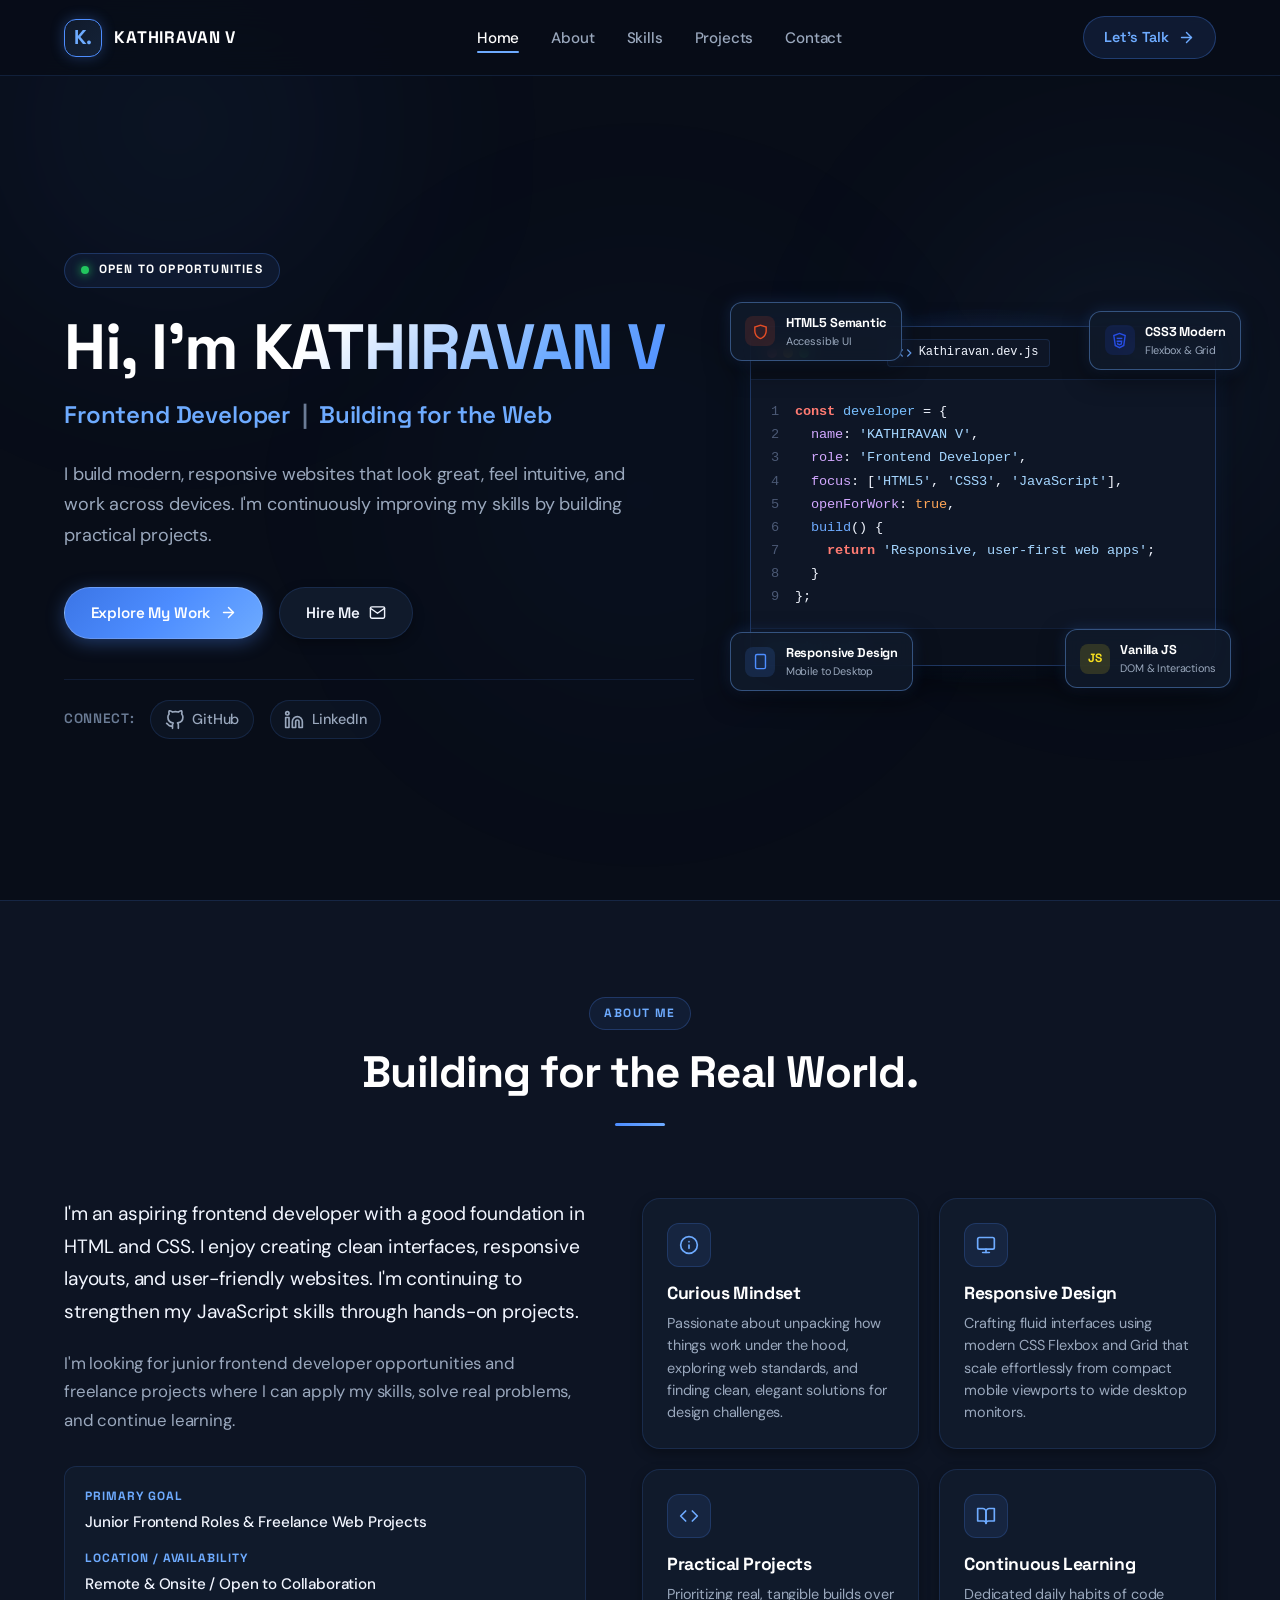
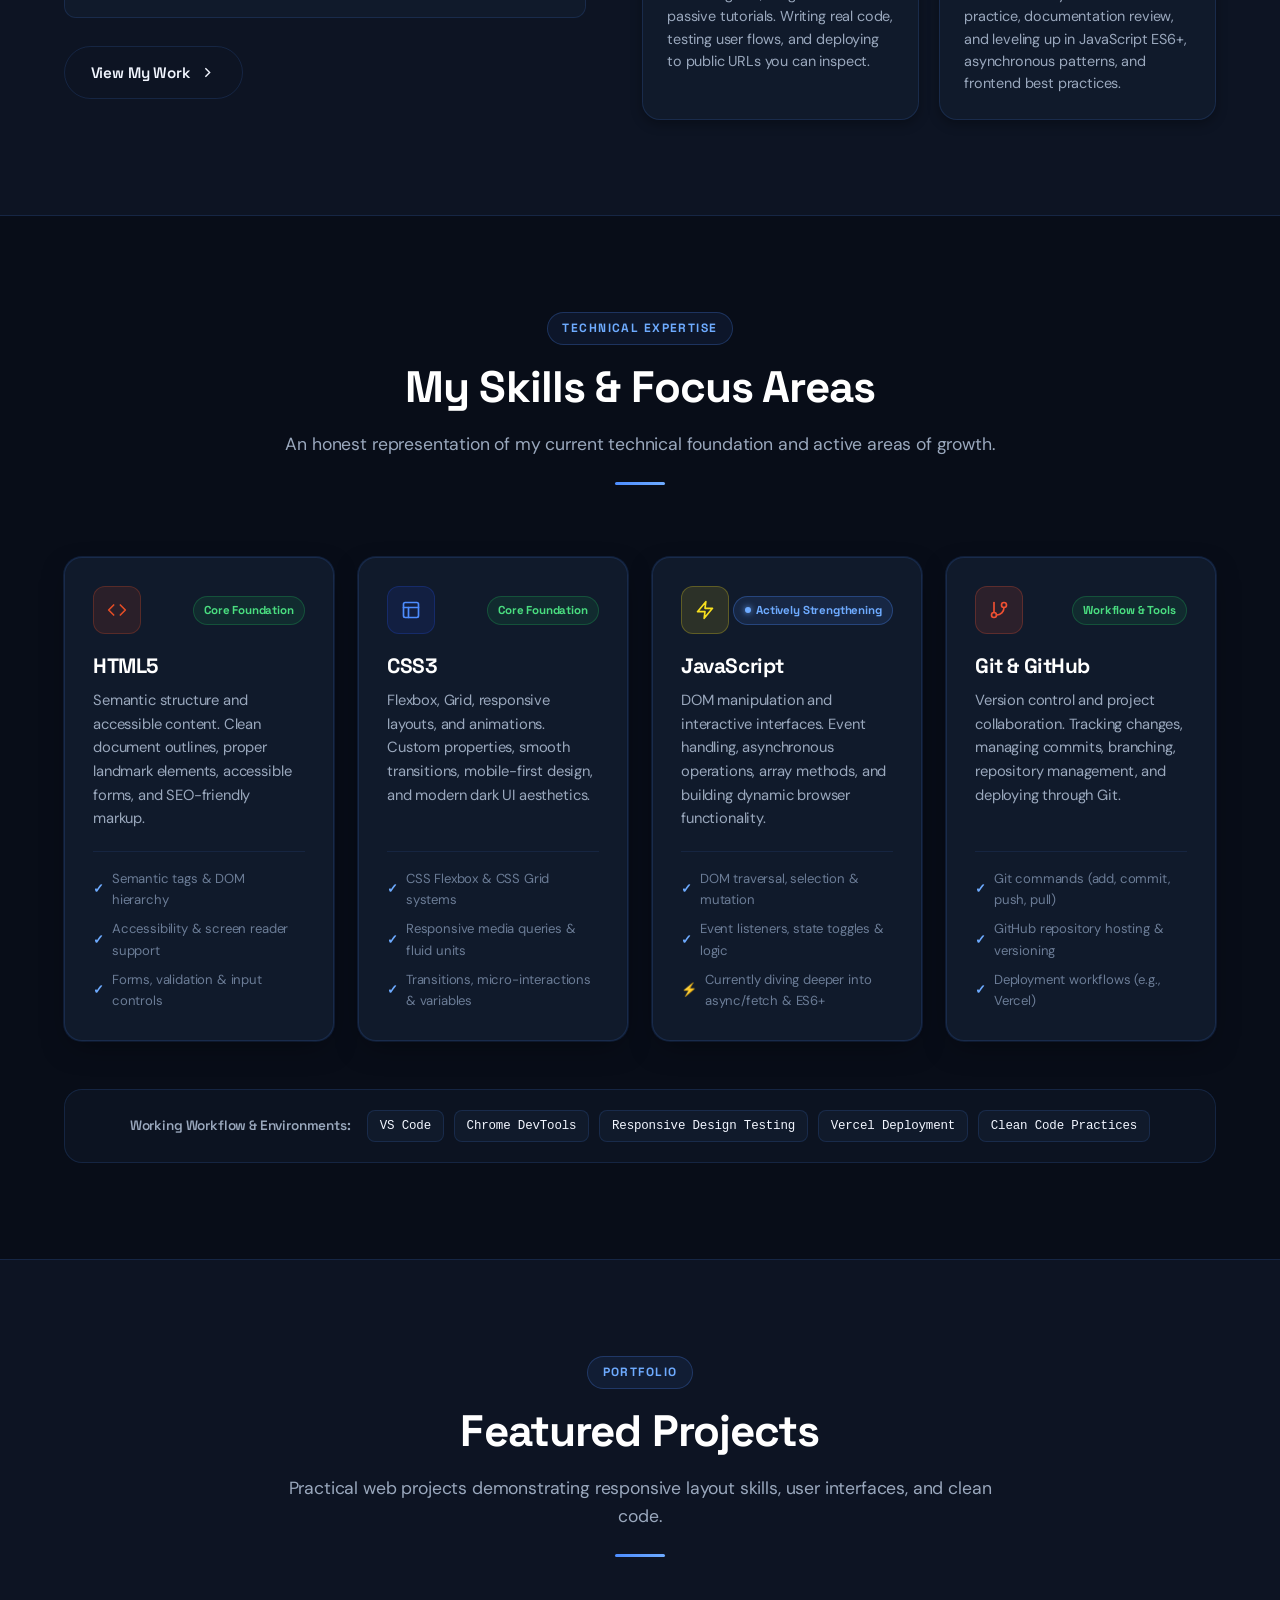
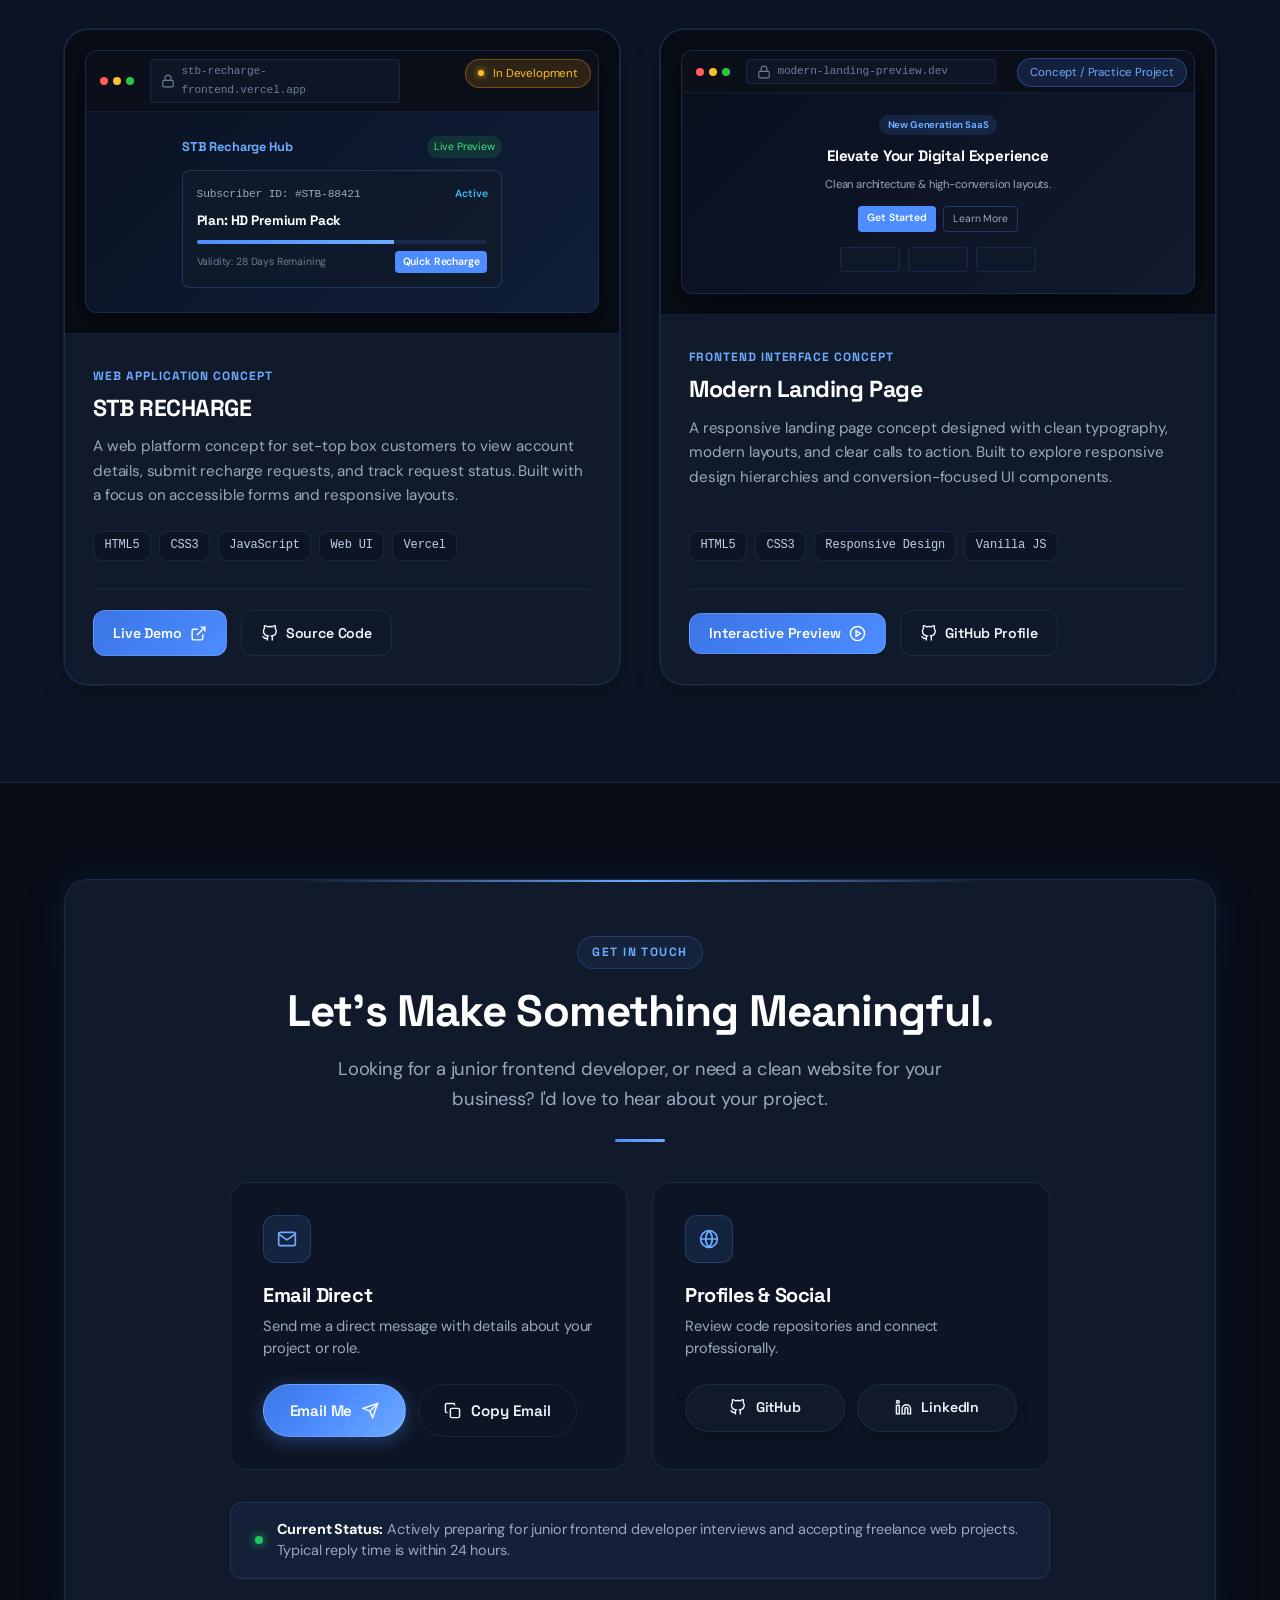
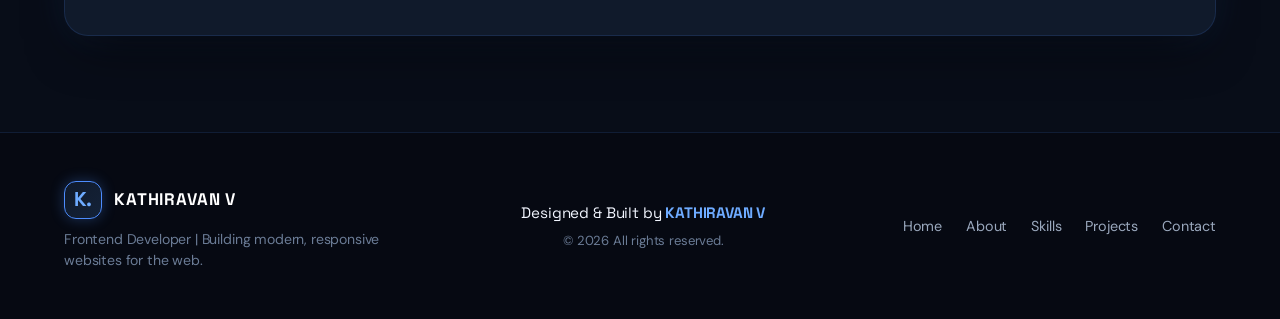
==== commit 26f67e6b: "Update display name to all-caps KATHIRAVAN V across website" ====
--- a/index.html
+++ b/index.html
@@ -6,23 +6,23 @@
     <meta http-equiv="X-UA-Compatible" content="ie=edge" />
 
     <!-- SEO & Social Meta Tags -->
-    <title>Kathiravan V. | Frontend Developer Portfolio</title>
+    <title>KATHIRAVAN V | Frontend Developer Portfolio</title>
     <meta
       name="description"
-      content="Personal portfolio of Kathiravan V., an aspiring Frontend Developer specializing in clean, responsive HTML, CSS, and modern JavaScript web experiences. Open to junior roles and freelance projects."
+      content="Personal portfolio of KATHIRAVAN V, an aspiring Frontend Developer specializing in clean, responsive HTML, CSS, and modern JavaScript web experiences. Open to junior roles and freelance projects."
     />
     <meta
       name="keywords"
-      content="Kathiravan V, Frontend Developer, Web Developer, Portfolio, HTML5, CSS3, JavaScript, Responsive Web Design"
+      content="KATHIRAVAN V, Frontend Developer, Web Developer, Portfolio, HTML5, CSS3, JavaScript, Responsive Web Design"
     />
-    <meta name="author" content="Kathiravan V." />
+    <meta name="author" content="KATHIRAVAN V" />
 
     <!-- Open Graph / Meta -->
     <meta property="og:type" content="website" />
-    <meta property="og:title" content="Kathiravan V. | Frontend Developer" />
+    <meta property="og:title" content="KATHIRAVAN V | Frontend Developer" />
     <meta
       property="og:description"
-      content="Explore projects and frontend work by Kathiravan V. Clean code, modern UI, and responsive web design."
+      content="Explore projects and frontend work by KATHIRAVAN V. Clean code, modern UI, and responsive web design."
     />
     <meta property="og:url" content="https://kathiravan-portfolio.vercel.app" />
 
@@ -56,9 +56,9 @@
     <header class="site-header" id="header">
       <nav class="nav-container" aria-label="Main Navigation">
         <!-- Personal Logo & Brand Name -->
-        <a href="#hero" class="brand-logo" aria-label="Kathiravan V. Home">
+        <a href="#hero" class="brand-logo" aria-label="KATHIRAVAN V Home">
           <span class="logo-symbol">K.</span>
-          <span class="brand-text">KATHIRAVAN V.</span>
+          <span class="brand-text">KATHIRAVAN V</span>
         </a>
 
         <!-- Desktop Navigation Menu -->
@@ -187,7 +187,7 @@
 
             <!-- Main Heading -->
             <h1 class="hero-heading">
-              Hi, I'm <span class="gradient-text">Kathiravan V.</span>
+              Hi, I'm <span class="gradient-text">KATHIRAVAN V</span>
             </h1>
 
             <!-- Professional Title -->
@@ -270,7 +270,7 @@
                 class="social-link"
                 target="_blank"
                 rel="noopener noreferrer"
-                aria-label="Kathiravan LinkedIn profile"
+                aria-label="KATHIRAVAN V LinkedIn profile"
               >
                 <svg
                   class="icon"
@@ -325,7 +325,7 @@
                 <!-- Syntax-Highlighted Code Body -->
                 <div class="code-body">
                   <pre><code><span class="c-dim">1</span> <span class="c-keyword">const</span> <span class="c-variable">developer</span> = {
-<span class="c-dim">2</span>   <span class="c-prop">name</span>: <span class="c-string">'Kathiravan V.'</span>,
+<span class="c-dim">2</span>   <span class="c-prop">name</span>: <span class="c-string">'KATHIRAVAN V'</span>,
 <span class="c-dim">3</span>   <span class="c-prop">role</span>: <span class="c-string">'Frontend Developer'</span>,
 <span class="c-dim">4</span>   <span class="c-prop">focus</span>: [<span class="c-string">'HTML5'</span>, <span class="c-string">'CSS3'</span>, <span class="c-string">'JavaScript'</span>],
 <span class="c-dim">5</span>   <span class="c-prop">openForWork</span>: <span class="c-boolean">true</span>,
@@ -1272,7 +1272,7 @@
         <div class="footer-brand">
           <a href="#hero" class="brand-logo footer-logo">
             <span class="logo-symbol">K.</span>
-            <span class="brand-text">KATHIRAVAN V.</span>
+            <span class="brand-text">KATHIRAVAN V</span>
           </a>
           <p class="footer-subtext">
             Frontend Developer | Building modern, responsive websites for the
@@ -1282,7 +1282,7 @@
 
         <div class="footer-center">
           <p class="designed-by">
-            Designed &amp; Built by <strong>Kathiravan V.</strong>
+            Designed &amp; Built by <strong>KATHIRAVAN V</strong>
           </p>
           <p class="copyright">
             &copy; <span id="currentYear">2026</span> All rights reserved.
@@ -1398,7 +1398,7 @@
           </div>
           <p class="modal-footnote">
             <em>Note:</em> This is an interactive frontend concept designed and
-            maintained in Kathiravan's project repository. You can view
+            maintained in KATHIRAVAN V's project repository. You can view
             additional practice projects and source code directly on GitHub.
           </p>
         </div>
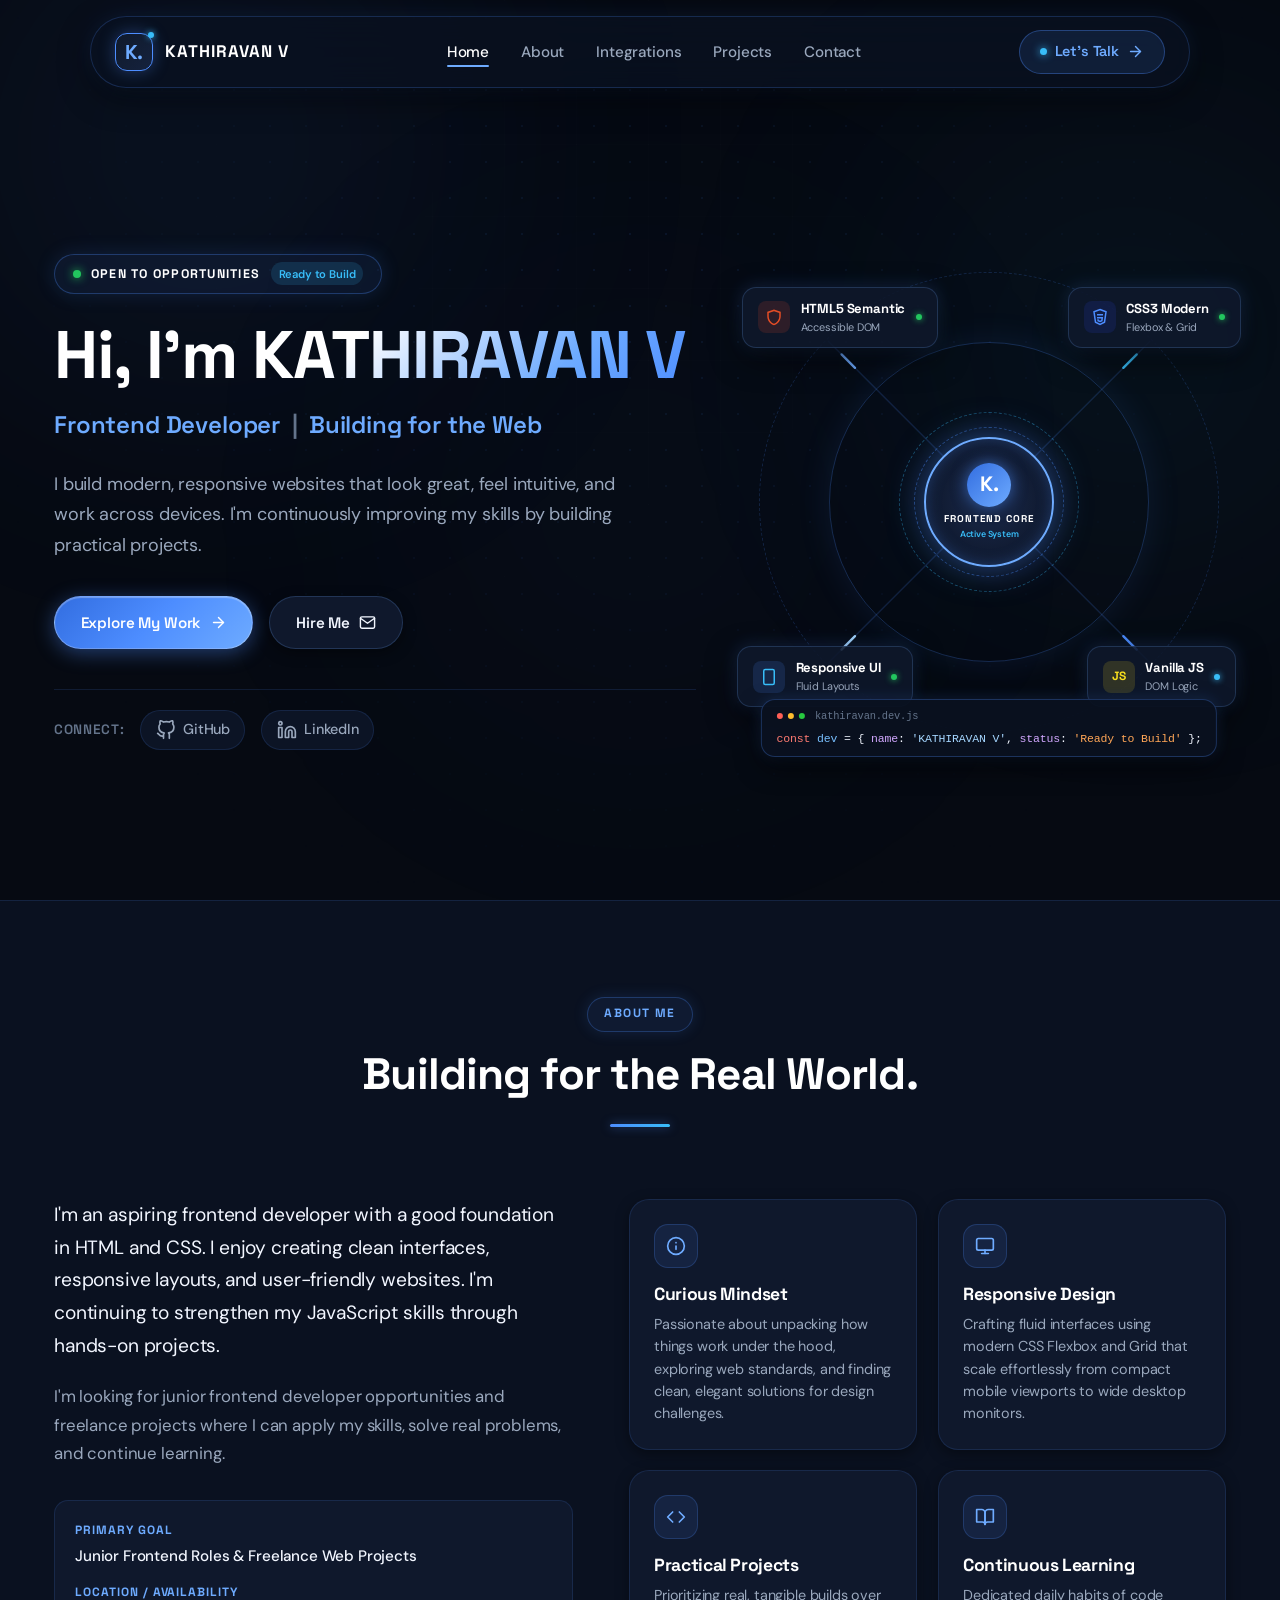
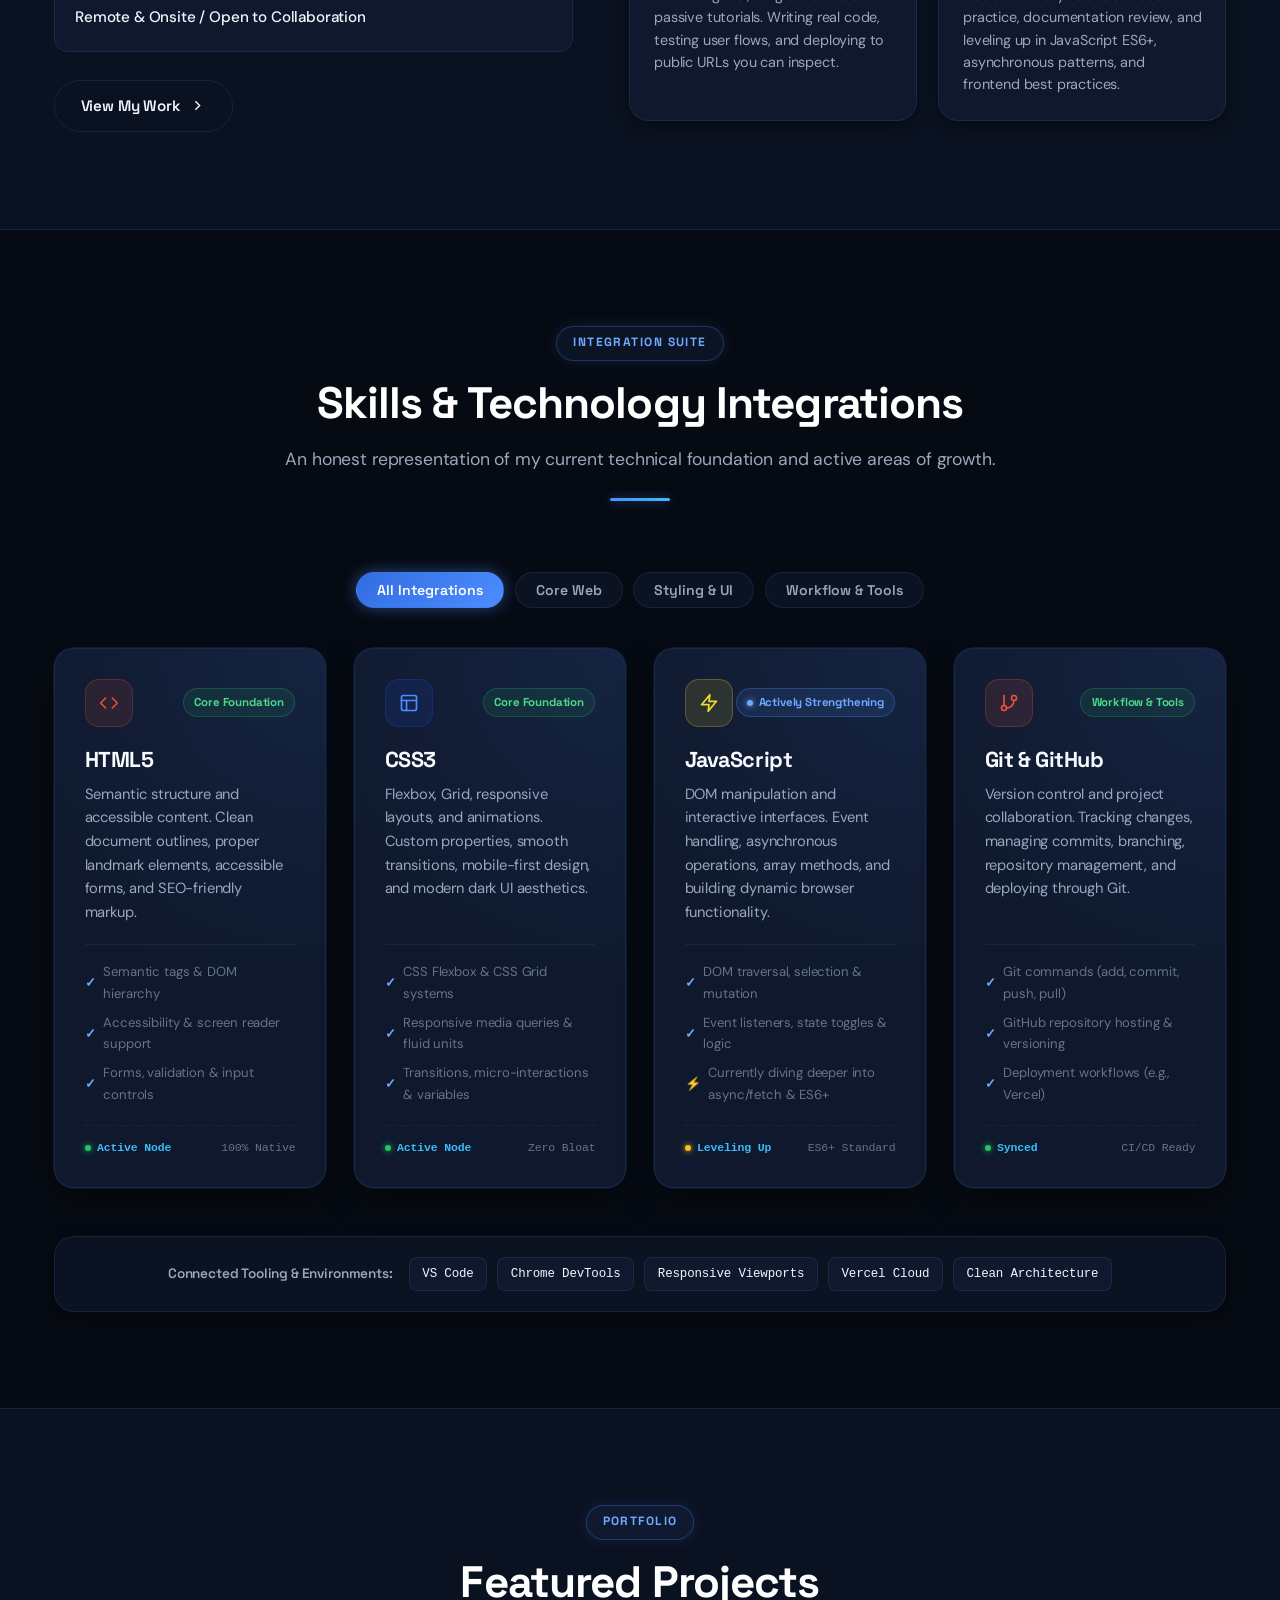
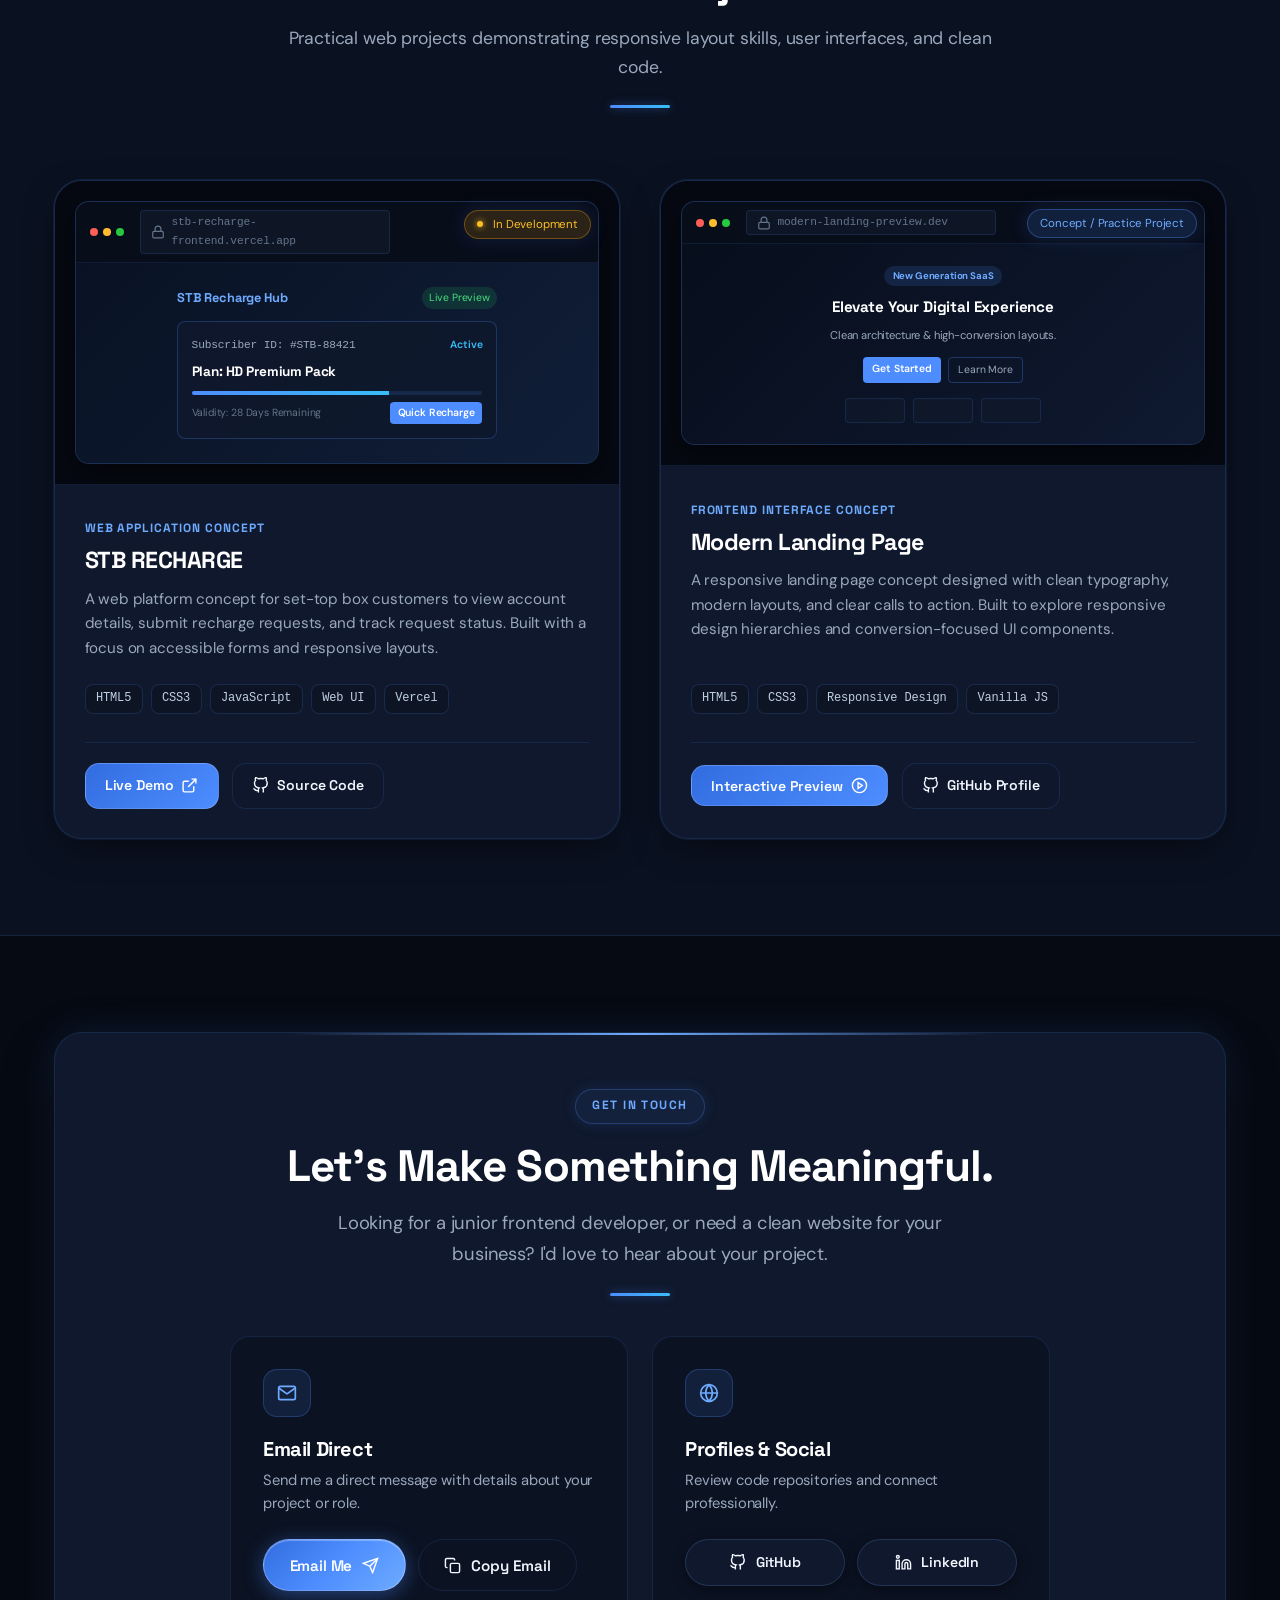
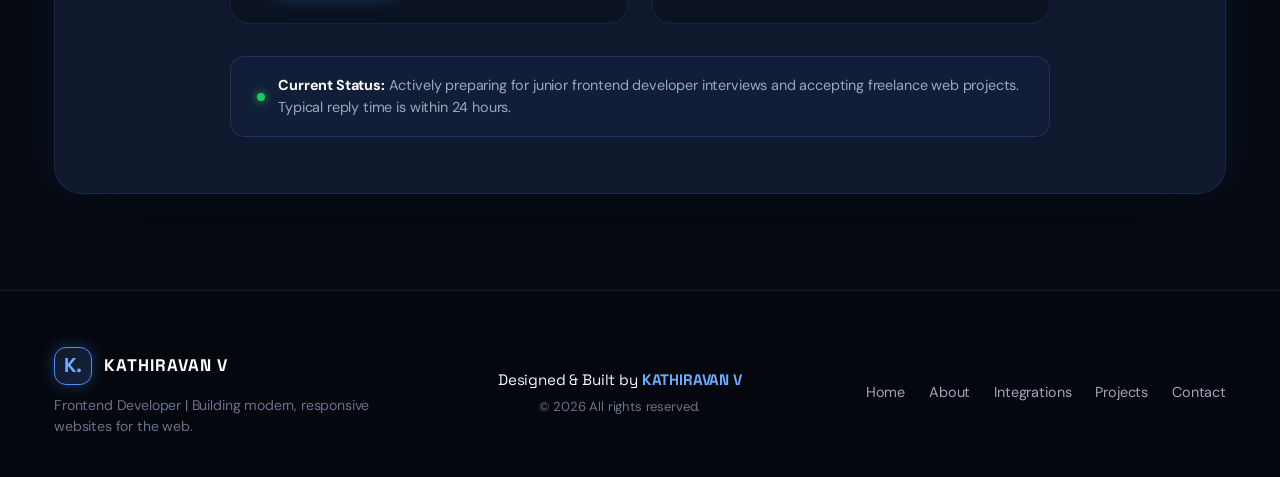
==== commit ed1fd325: "Implement Zentra AI Agent website integration UI aesthetic" ====
--- a/index.html
+++ b/index.html
@@ -26,7 +26,7 @@
     />
     <meta property="og:url" content="https://kathiravan-portfolio.vercel.app" />
 
-    <!-- Favicon (SVG data URI for instant crisp display without external assets) -->
+    <!-- Favicon -->
     <link
       rel="icon"
       type="image/svg+xml"
@@ -45,66 +45,73 @@
     <link rel="stylesheet" href="style.css" />
   </head>
   <body>
-    <!-- Ambient Background Glow Elements -->
+    <!-- Zentra Grid Matrix & Ambient Background Glows -->
+    <div class="zentra-grid-bg" aria-hidden="true"></div>
     <div class="ambient-glow glow-top-left" aria-hidden="true"></div>
     <div class="ambient-glow glow-top-right" aria-hidden="true"></div>
     <div class="ambient-glow glow-center" aria-hidden="true"></div>
 
     <!-- ========================================================================= -->
-    <!-- A. NAVIGATION BAR -->
+    <!-- A. ZENTRA-STYLE FLOATING PILL NAVIGATION -->
     <!-- ========================================================================= -->
-    <header class="site-header" id="header">
-      <nav class="nav-container" aria-label="Main Navigation">
-        <!-- Personal Logo & Brand Name -->
-        <a href="#hero" class="brand-logo" aria-label="KATHIRAVAN V Home">
-          <span class="logo-symbol">K.</span>
-          <span class="brand-text">KATHIRAVAN V</span>
-        </a>
-
-        <!-- Desktop Navigation Menu -->
-        <ul class="nav-menu" id="navMenu">
-          <li><a href="#hero" class="nav-link active">Home</a></li>
-          <li><a href="#about" class="nav-link">About</a></li>
-          <li><a href="#skills" class="nav-link">Skills</a></li>
-          <li><a href="#projects" class="nav-link">Projects</a></li>
-          <li><a href="#contact" class="nav-link">Contact</a></li>
-        </ul>
-
-        <!-- Navigation Actions -->
-        <div class="nav-actions">
-          <a href="#contact" class="btn btn-nav-cta">
-            <span>Let's Talk</span>
-            <svg
-              class="icon icon-sm"
-              viewBox="0 0 24 24"
-              fill="none"
-              stroke="currentColor"
-              stroke-width="2"
-              stroke-linecap="round"
-              stroke-linejoin="round"
-              aria-hidden="true"
+    <div class="nav-wrapper">
+      <header class="site-header" id="header">
+        <nav class="nav-container" aria-label="Main Navigation">
+          <!-- Personal Logo & Brand Name -->
+          <a href="#hero" class="brand-logo" aria-label="KATHIRAVAN V Home">
+            <span class="logo-symbol">
+              <span class="logo-dot-glow"></span>
+              K.
+            </span>
+            <span class="brand-text">KATHIRAVAN V</span>
+          </a>
+
+          <!-- Desktop Navigation Menu -->
+          <ul class="nav-menu" id="navMenu">
+            <li><a href="#hero" class="nav-link active">Home</a></li>
+            <li><a href="#about" class="nav-link">About</a></li>
+            <li><a href="#skills" class="nav-link">Integrations</a></li>
+            <li><a href="#projects" class="nav-link">Projects</a></li>
+            <li><a href="#contact" class="nav-link">Contact</a></li>
+          </ul>
+
+          <!-- Navigation Actions -->
+          <div class="nav-actions">
+            <a href="#contact" class="btn btn-nav-cta">
+              <span class="pulse-radar-dot"></span>
+              <span>Let's Talk</span>
+              <svg
+                class="icon icon-sm"
+                viewBox="0 0 24 24"
+                fill="none"
+                stroke="currentColor"
+                stroke-width="2"
+                stroke-linecap="round"
+                stroke-linejoin="round"
+                aria-hidden="true"
+              >
+                <line x1="5" y1="12" x2="19" y2="12"></line>
+                <polyline points="12 5 19 12 12 19"></polyline>
+              </svg>
+            </a>
+
+            <!-- Mobile Menu Toggle Button -->
+            <button
+              type="button"
+              class="mobile-toggle"
+              id="mobileToggle"
+              aria-label="Toggle navigation menu"
+              aria-expanded="false"
+              aria-controls="mobileDrawer"
             >
-              <line x1="5" y1="12" x2="19" y2="12"></line>
-              <polyline points="12 5 19 12 12 19"></polyline>
-            </svg>
-          </a>
-
-          <!-- Mobile Menu Toggle Button -->
-          <button
-            type="button"
-            class="mobile-toggle"
-            id="mobileToggle"
-            aria-label="Toggle navigation menu"
-            aria-expanded="false"
-            aria-controls="mobileDrawer"
-          >
-            <span class="hamburger-bar"></span>
-            <span class="hamburger-bar"></span>
-            <span class="hamburger-bar"></span>
-          </button>
-        </div>
-      </nav>
-    </header>
+              <span class="hamburger-bar"></span>
+              <span class="hamburger-bar"></span>
+              <span class="hamburger-bar"></span>
+            </button>
+          </div>
+        </nav>
+      </header>
+    </div>
 
     <!-- Mobile Navigation Drawer Overlay -->
     <div class="mobile-drawer" id="mobileDrawer" aria-hidden="true">
@@ -112,7 +119,7 @@
         <ul class="mobile-nav-list">
           <li><a href="#hero" class="mobile-nav-link">Home</a></li>
           <li><a href="#about" class="mobile-nav-link">About</a></li>
-          <li><a href="#skills" class="mobile-nav-link">Skills</a></li>
+          <li><a href="#skills" class="mobile-nav-link">Integrations</a></li>
           <li><a href="#projects" class="mobile-nav-link">Projects</a></li>
           <li><a href="#contact" class="mobile-nav-link">Contact</a></li>
         </ul>
@@ -173,7 +180,7 @@
     <!-- Main Content Landmark -->
     <main id="main-content">
       <!-- ======================================================================= -->
-      <!-- B. HERO SECTION -->
+      <!-- B. HERO SECTION (ZENTRA INTEGRATION AESTHETIC) -->
       <!-- ======================================================================= -->
       <section class="hero-section section-padding" id="hero">
         <div class="container hero-grid">
@@ -183,6 +190,7 @@
             <div class="status-badge">
               <span class="status-dot"></span>
               <span class="status-text">OPEN TO OPPORTUNITIES</span>
+              <span class="status-chip-sub">Ready to Build</span>
             </div>
 
             <!-- Main Heading -->
@@ -247,7 +255,7 @@
                 class="social-link"
                 target="_blank"
                 rel="noopener noreferrer"
-                aria-label="Kathiravan GitHub profile"
+                aria-label="KATHIRAVAN V GitHub profile"
               >
                 <svg
                   class="icon"
@@ -292,89 +300,93 @@
             </div>
           </div>
 
-          <!-- Right Column: Developer-Themed Visual with Code Editor & Floating Badges -->
+          <!-- Right Column: Zentra Interactive Integration Hub & Code Visual -->
           <div class="hero-visual reveal" aria-hidden="true">
-            <div class="visual-wrapper">
-              <!-- Decorative Orbit Ring -->
-              <div class="orbit-glow"></div>
-
-              <!-- Code Editor Card -->
-              <div class="code-card">
-                <div class="card-header">
-                  <div class="window-dots">
-                    <span class="dot dot-close"></span>
-                    <span class="dot dot-minimize"></span>
-                    <span class="dot dot-maximize"></span>
+            <div class="zentra-hub-wrapper">
+              <!-- Radial Radar Circles & Glowing Rays -->
+              <div class="radar-circle radar-outer"></div>
+              <div class="radar-circle radar-middle"></div>
+              <div class="radar-circle radar-inner"></div>
+
+              <!-- SVG Animated Circuit Connection Beams -->
+              <svg
+                class="hub-connections-svg"
+                viewBox="0 0 500 500"
+                fill="none"
+              >
+                <!-- Center to Top Left (HTML5) -->
+                <line x1="250" y1="250" x2="80" y2="80" class="wire-base" />
+                <line
+                  x1="250"
+                  y1="250"
+                  x2="80"
+                  y2="80"
+                  class="wire-pulse wire-pulse-1"
+                />
+
+                <!-- Center to Top Right (CSS3) -->
+                <line x1="250" y1="250" x2="420" y2="80" class="wire-base" />
+                <line
+                  x1="250"
+                  y1="250"
+                  x2="420"
+                  y2="80"
+                  class="wire-pulse wire-pulse-2"
+                />
+
+                <!-- Center to Bottom Right (JavaScript) -->
+                <line x1="250" y1="250" x2="420" y2="420" class="wire-base" />
+                <line
+                  x1="250"
+                  y1="250"
+                  x2="420"
+                  y2="420"
+                  class="wire-pulse wire-pulse-3"
+                />
+
+                <!-- Center to Bottom Left (Responsive) -->
+                <line x1="250" y1="250" x2="80" y2="420" class="wire-base" />
+                <line
+                  x1="250"
+                  y1="250"
+                  x2="80"
+                  y2="420"
+                  class="wire-pulse wire-pulse-4"
+                />
+              </svg>
+
+              <!-- Central Node: Developer Core Engine -->
+              <div class="central-core-node">
+                <div class="core-node-inner">
+                  <div class="core-avatar">
+                    <span class="core-symbol">K.</span>
                   </div>
-                  <div class="file-tab">
-                    <svg
-                      class="icon icon-xs"
-                      viewBox="0 0 24 24"
-                      fill="none"
-                      stroke="#6EABFF"
-                      stroke-width="2"
-                    >
-                      <polyline points="16 18 22 12 16 6"></polyline>
-                      <polyline points="8 6 2 12 8 18"></polyline>
-                    </svg>
-                    <span>Kathiravan.dev.js</span>
-                  </div>
-                  <div class="header-status">Frontend Dev</div>
-                </div>
-
-                <!-- Syntax-Highlighted Code Body -->
-                <div class="code-body">
-                  <pre><code><span class="c-dim">1</span> <span class="c-keyword">const</span> <span class="c-variable">developer</span> = {
-<span class="c-dim">2</span>   <span class="c-prop">name</span>: <span class="c-string">'KATHIRAVAN V'</span>,
-<span class="c-dim">3</span>   <span class="c-prop">role</span>: <span class="c-string">'Frontend Developer'</span>,
-<span class="c-dim">4</span>   <span class="c-prop">focus</span>: [<span class="c-string">'HTML5'</span>, <span class="c-string">'CSS3'</span>, <span class="c-string">'JavaScript'</span>],
-<span class="c-dim">5</span>   <span class="c-prop">openForWork</span>: <span class="c-boolean">true</span>,
-<span class="c-dim">6</span>   <span class="c-function">build</span>() {
-<span class="c-dim">7</span>     <span class="c-keyword">return</span> <span class="c-string">'Responsive, user-first web apps'</span>;
-<span class="c-dim">8</span>   }
-<span class="c-dim">9</span> };</code></pre>
-                </div>
-
-                <!-- Terminal Status Bar -->
-                <div class="code-footer">
-                  <span class="status-pill-small"
-                    ><span class="pulse-mini"></span> Ready to build</span
-                  >
-                  <span class="branch-label">
-                    <svg
-                      class="icon icon-xs"
-                      viewBox="0 0 24 24"
-                      fill="none"
-                      stroke="currentColor"
-                      stroke-width="2"
-                    >
-                      <line x1="6" y1="3" x2="6" y2="15"></line>
-                      <circle cx="18" cy="6" r="3"></circle>
-                      <circle cx="6" cy="18" r="3"></circle>
-                      <path d="M18 9a9 9 0 0 1-9 9"></path>
-                    </svg>
-                    main
-                  </span>
-                </div>
-              </div>
-
-              <!-- Floating Tech Badges around Editor -->
-              <div class="floating-badge badge-top-left float-slow">
-                <span class="tech-icon-circle icon-html">
+                  <span class="core-label">FRONTEND CORE</span>
+                  <span class="core-status">Active System</span>
+                </div>
+                <div class="core-glow-ring"></div>
+              </div>
+
+              <!-- Satellite Integration Nodes (Zentra Style) -->
+              <!-- 1. HTML5 Node -->
+              <div class="node-chip chip-top-left float-slow">
+                <div class="node-icon icon-html">
                   <svg viewBox="0 0 24 24" fill="currentColor">
                     <path
                       d="M12 2L3 5v6c0 5.55 3.84 10.74 9 12 5.16-1.26 9-6.45 9-12V5l-9-3zm0 2.18l7 2.33v4.49c0 4.54-3.04 8.79-7 9.92-3.96-1.13-7-5.38-7-9.92V6.51l7-2.33z"
                     />
                   </svg>
-                </span>
-                <div class="badge-text">
-                  <span class="badge-title">HTML5 Semantic</span>
-                  <span class="badge-sub">Accessible UI</span>
-                </div>
-              </div>
-
-              <div class="floating-badge badge-top-right float-delay-1">
-                <span class="tech-icon-circle icon-css">
+                </div>
+                <div class="node-details">
+                  <span class="node-title">HTML5 Semantic</span>
+                  <span class="node-tag">Accessible DOM</span>
+                </div>
+                <span class="node-status-dot"></span>
+              </div>
+
+              <!-- 2. CSS3 Node -->
+              <div class="node-chip chip-top-right float-delay-1">
+                <div class="node-icon icon-css">
                   <svg
                     viewBox="0 0 24 24"
                     fill="none"
@@ -385,25 +397,29 @@
                     <path d="M8 9h8"></path>
                     <path d="M8 13h7l-.5 4-2.5 1-2.5-1-.2-2"></path>
                   </svg>
-                </span>
-                <div class="badge-text">
-                  <span class="badge-title">CSS3 Modern</span>
-                  <span class="badge-sub">Flexbox & Grid</span>
-                </div>
-              </div>
-
-              <div class="floating-badge badge-bottom-right float-delay-2">
-                <span class="tech-icon-circle icon-js">
+                </div>
+                <div class="node-details">
+                  <span class="node-title">CSS3 Modern</span>
+                  <span class="node-tag">Flexbox & Grid</span>
+                </div>
+                <span class="node-status-dot"></span>
+              </div>
+
+              <!-- 3. JavaScript Node -->
+              <div class="node-chip chip-bottom-right float-delay-2">
+                <div class="node-icon icon-js">
                   <span class="js-text">JS</span>
-                </span>
-                <div class="badge-text">
-                  <span class="badge-title">Vanilla JS</span>
-                  <span class="badge-sub">DOM & Interactions</span>
-                </div>
-              </div>
-
-              <div class="floating-badge badge-bottom-left float-delay-3">
-                <span class="tech-icon-circle icon-resp">
+                </div>
+                <div class="node-details">
+                  <span class="node-title">Vanilla JS</span>
+                  <span class="node-tag">DOM Logic</span>
+                </div>
+                <span class="node-status-dot pulse-js"></span>
+              </div>
+
+              <!-- 4. Responsive Design Node -->
+              <div class="node-chip chip-bottom-left float-delay-3">
+                <div class="node-icon icon-resp">
                   <svg
                     viewBox="0 0 24 24"
                     fill="none"
@@ -420,10 +436,31 @@
                     ></rect>
                     <line x1="12" y1="18" x2="12.01" y2="18"></line>
                   </svg>
-                </span>
-                <div class="badge-text">
-                  <span class="badge-title">Responsive Design</span>
-                  <span class="badge-sub">Mobile to Desktop</span>
+                </div>
+                <div class="node-details">
+                  <span class="node-title">Responsive UI</span>
+                  <span class="node-tag">Fluid Layouts</span>
+                </div>
+                <span class="node-status-dot"></span>
+              </div>
+
+              <!-- Floating Micro-Code Snippet Card -->
+              <div class="floating-code-preview">
+                <div class="mini-card-head">
+                  <span class="mini-dot r"></span>
+                  <span class="mini-dot y"></span>
+                  <span class="mini-dot g"></span>
+                  <span class="mini-title">kathiravan.dev.js</span>
+                </div>
+                <div class="mini-code-body">
+                  <code
+                    ><span class="c-k">const</span>
+                    <span class="c-v">dev</span> = {
+                    <span class="c-p">name</span>:
+                    <span class="c-s">'KATHIRAVAN V'</span>,
+                    <span class="c-p">status</span>:
+                    <span class="c-b">'Ready to Build'</span> };</code
+                  >
                 </div>
               </div>
             </div>
@@ -432,7 +469,7 @@
       </section>
 
       <!-- ======================================================================= -->
-      <!-- C. ABOUT ME SECTION -->
+      <!-- C. ABOUT ME SECTION (ZENTRA MODULAR CARDS) -->
       <!-- ======================================================================= -->
       <section class="section-padding bg-secondary" id="about">
         <div class="container">
@@ -600,13 +637,13 @@
       </section>
 
       <!-- ======================================================================= -->
-      <!-- D. SKILLS SECTION -->
+      <!-- D. SKILLS & INTEGRATIONS (ZENTRA BENTO INTEGRATION SUITE) -->
       <!-- ======================================================================= -->
       <section class="section-padding" id="skills">
         <div class="container">
           <div class="section-header text-center reveal">
-            <span class="section-badge">TECHNICAL EXPERTISE</span>
-            <h2 class="section-heading">My Skills & Focus Areas</h2>
+            <span class="section-badge">INTEGRATION SUITE</span>
+            <h2 class="section-heading">Skills & Technology Integrations</h2>
             <p class="section-subheading">
               An honest representation of my current technical foundation and
               active areas of growth.
@@ -614,9 +651,25 @@
             <div class="section-divider"></div>
           </div>
 
+          <!-- Zentra Category Tabs -->
+          <div class="integration-tabs reveal">
+            <button type="button" class="tab-btn active" data-filter="all">
+              All Integrations
+            </button>
+            <button type="button" class="tab-btn" data-filter="core">
+              Core Web
+            </button>
+            <button type="button" class="tab-btn" data-filter="styling">
+              Styling & UI
+            </button>
+            <button type="button" class="tab-btn" data-filter="tools">
+              Workflow & Tools
+            </button>
+          </div>
+
           <div class="skills-grid">
             <!-- Skill Card 1: HTML5 -->
-            <div class="skill-card reveal">
+            <div class="skill-card reveal" data-category="core">
               <div class="skill-card-top">
                 <div class="skill-icon-wrapper html-theme">
                   <svg
@@ -649,10 +702,17 @@
                 <li><span>✓</span> Accessibility & screen reader support</li>
                 <li><span>✓</span> Forms, validation & input controls</li>
               </ul>
+
+              <div class="skill-footer-meta">
+                <span class="integration-status"
+                  ><span class="dot-live"></span> Active Node</span
+                >
+                <span class="meta-speed">100% Native</span>
+              </div>
             </div>
 
             <!-- Skill Card 2: CSS3 -->
-            <div class="skill-card reveal">
+            <div class="skill-card reveal" data-category="styling">
               <div class="skill-card-top">
                 <div class="skill-icon-wrapper css-theme">
                   <svg
@@ -695,10 +755,17 @@
                   <span>✓</span> Transitions, micro-interactions & variables
                 </li>
               </ul>
+
+              <div class="skill-footer-meta">
+                <span class="integration-status"
+                  ><span class="dot-live"></span> Active Node</span
+                >
+                <span class="meta-speed">Zero Bloat</span>
+              </div>
             </div>
 
             <!-- Skill Card 3: JavaScript -->
-            <div class="skill-card reveal">
+            <div class="skill-card reveal" data-category="core">
               <div class="skill-card-top">
                 <div class="skill-icon-wrapper js-theme">
                   <svg
@@ -735,10 +802,17 @@
                   ES6+
                 </li>
               </ul>
+
+              <div class="skill-footer-meta">
+                <span class="integration-status"
+                  ><span class="dot-pulse-amber"></span> Leveling Up</span
+                >
+                <span class="meta-speed">ES6+ Standard</span>
+              </div>
             </div>
 
             <!-- Skill Card 4: Git & GitHub -->
-            <div class="skill-card reveal">
+            <div class="skill-card reveal" data-category="tools">
               <div class="skill-card-top">
                 <div class="skill-icon-wrapper git-theme">
                   <svg
@@ -773,20 +847,27 @@
                 <li><span>✓</span> GitHub repository hosting & versioning</li>
                 <li><span>✓</span> Deployment workflows (e.g., Vercel)</li>
               </ul>
+
+              <div class="skill-footer-meta">
+                <span class="integration-status"
+                  ><span class="dot-live"></span> Synced</span
+                >
+                <span class="meta-speed">CI/CD Ready</span>
+              </div>
             </div>
           </div>
 
           <!-- Additional Supporting Tools Bar -->
           <div class="tools-bar reveal">
             <span class="tools-bar-label"
-              >Working Workflow & Environments:</span
+              >Connected Tooling & Environments:</span
             >
             <div class="tool-tags">
               <span class="tool-tag">VS Code</span>
               <span class="tool-tag">Chrome DevTools</span>
-              <span class="tool-tag">Responsive Design Testing</span>
-              <span class="tool-tag">Vercel Deployment</span>
-              <span class="tool-tag">Clean Code Practices</span>
+              <span class="tool-tag">Responsive Viewports</span>
+              <span class="tool-tag">Vercel Cloud</span>
+              <span class="tool-tag">Clean Architecture</span>
             </div>
           </div>
         </div>
@@ -1126,7 +1207,7 @@
                     <div class="contact-button-group">
                       <!-- mailto link with pre-filled subject as requested -->
                       <a
-                        href="mailto:kathiravan.developer@example.com?subject=Frontend%20Project%20Inquiry%20-%20Kathiravan%20V."
+                        href="mailto:kathiravan.developer@example.com?subject=Frontend%20Project%20Inquiry%20-%20KATHIRAVAN%20V"
                         class="btn btn-primary"
                         id="emailMeBtn"
                       >
@@ -1293,7 +1374,7 @@
           <ul class="footer-links">
             <li><a href="#hero">Home</a></li>
             <li><a href="#about">About</a></li>
-            <li><a href="#skills">Skills</a></li>
+            <li><a href="#skills">Integrations</a></li>
             <li><a href="#projects">Projects</a></li>
             <li><a href="#contact">Contact</a></li>
           </ul>
--- a/style.css
+++ b/style.css
@@ -1,41 +1,45 @@
 /* ==========================================================================
    PORTFOLIO STYLESHEET — KATHIRAVAN V.
-   Frontend Developer | Building for the Web
+   Zentra AI Agent Inspired UI / Modern Integration Hub Design
    ========================================================================== */
 
 /* --------------------------------------------------------------------------
-   1. CSS CUSTOM PROPERTIES (DESIGN TOKENS)
+   1. CSS CUSTOM PROPERTIES (ZENTRA COLOR PALETTE & DESIGN TOKENS)
    -------------------------------------------------------------------------- */
 :root {
-  /* Color Palette - Prompt Defined */
-  --bg-main: #080d18;
-  --bg-secondary: #0d1423;
-  --bg-card: #101a2b;
-  --bg-card-hover: #142238;
-  --bg-card-subtle: rgba(16, 26, 43, 0.7);
-
+  /* Zentra Luxury Dark Palette */
+  --bg-main: #060a12;
+  --bg-secondary: #0a1120;
+  --bg-card: #0f182c;
+  --bg-card-hover: #15223e;
+  --bg-card-subtle: rgba(15, 24, 44, 0.7);
+
+  /* Electric Blue & Cyan Zentra Accents */
   --color-primary-blue: #4d8dff;
   --color-bright-blue: #6eabff;
-  --color-accent-glow: rgba(77, 141, 255, 0.35);
+  --color-cyan-glow: #38bdf8;
+  --color-accent-glow: rgba(77, 141, 255, 0.4);
   --color-subtle-glow: rgba(110, 171, 255, 0.12);
 
+  /* Typography Colors */
   --text-main: #f2f6ff;
   --text-secondary: #9aa8bd;
-  --text-muted: #6b7c96;
+  --text-muted: #64748b;
   --text-bright: #ffffff;
 
-  --border-subtle: rgba(77, 141, 255, 0.15);
-  --border-hover: rgba(110, 171, 255, 0.4);
+  /* Borders & Highlights */
+  --border-subtle: rgba(77, 141, 255, 0.14);
+  --border-card: rgba(110, 171, 255, 0.2);
+  --border-hover: rgba(110, 171, 255, 0.5);
   --border-focus: #4d8dff;
 
-  /* Typography */
+  /* Fonts */
   --font-heading:
     "Space Grotesk", -apple-system, BlinkMacSystemFont, "Segoe UI", Roboto,
     sans-serif;
   --font-body:
     "DM Sans", -apple-system, BlinkMacSystemFont, "Segoe UI", Roboto, sans-serif;
-  --font-mono:
-    "SFMono-Regular", Consolas, "Liberation Mono", Menlo, Courier, monospace;
+  --font-mono: "SFMono-Regular", Consolas, "Liberation Mono", Menlo, monospace;
 
   /* Spacing Scale */
   --space-xs: 0.25rem;
@@ -47,28 +51,28 @@
   --space-3xl: 4.5rem;
   --space-4xl: 6rem;
 
-  /* Layout */
-  --container-max-width: 1200px;
-  --header-height: 76px;
+  /* Layout Constants */
+  --container-max-width: 1220px;
+  --header-height: 72px;
   --radius-sm: 8px;
-  --radius-md: 12px;
-  --radius-lg: 18px;
-  --radius-xl: 24px;
+  --radius-md: 14px;
+  --radius-lg: 20px;
+  --radius-xl: 28px;
   --radius-full: 9999px;
 
-  /* Shadows & Glows */
-  --shadow-sm: 0 4px 12px rgba(0, 0, 0, 0.3);
+  /* Zentra Glows & Shadows */
+  --shadow-sm: 0 4px 14px rgba(0, 0, 0, 0.4);
   --shadow-card:
-    0 10px 30px -10px rgba(0, 0, 0, 0.5), 0 0 0 1px var(--border-subtle);
+    0 12px 36px -10px rgba(0, 0, 0, 0.6), 0 0 0 1px var(--border-subtle);
   --shadow-card-hover:
-    0 20px 40px -15px rgba(0, 0, 0, 0.7), 0 0 25px rgba(77, 141, 255, 0.2),
+    0 24px 50px -12px rgba(0, 0, 0, 0.8), 0 0 30px rgba(77, 141, 255, 0.25),
     0 0 0 1px var(--border-hover);
-  --shadow-button-glow: 0 0 20px rgba(77, 141, 255, 0.4);
+  --shadow-button-glow: 0 0 25px rgba(77, 141, 255, 0.45);
 
   /* Transitions */
   --transition-fast: 0.2s cubic-bezier(0.16, 1, 0.3, 1);
-  --transition-normal: 0.3s cubic-bezier(0.16, 1, 0.3, 1);
-  --transition-smooth: 0.5s cubic-bezier(0.16, 1, 0.3, 1);
+  --transition-normal: 0.35s cubic-bezier(0.16, 1, 0.3, 1);
+  --transition-smooth: 0.6s cubic-bezier(0.16, 1, 0.3, 1);
 }
 
 /* --------------------------------------------------------------------------
@@ -100,7 +104,6 @@
   min-height: 100vh;
 }
 
-/* Accessible focus visible outlines */
 :focus-visible {
   outline: 2px solid var(--color-bright-blue);
   outline-offset: 3px;
@@ -135,7 +138,6 @@
   cursor: pointer;
 }
 
-/* Headings Base */
 h1,
 h2,
 h3,
@@ -150,37 +152,66 @@
 }
 
 /* --------------------------------------------------------------------------
-   3. AMBIENT GLOW EFFECTS & BACKGROUNDS
+   3. ZENTRA GRID MATRIX & AMBIENT GLOWS
    -------------------------------------------------------------------------- */
+.zentra-grid-bg {
+  position: fixed;
+  top: 0;
+  left: 0;
+  width: 100vw;
+  height: 100vh;
+  background-image:
+    radial-gradient(rgba(77, 141, 255, 0.12) 1px, transparent 1px),
+    linear-gradient(to right, rgba(255, 255, 255, 0.015) 1px, transparent 1px),
+    linear-gradient(to bottom, rgba(255, 255, 255, 0.015) 1px, transparent 1px);
+  background-size:
+    36px 36px,
+    72px 72px,
+    72px 72px;
+  mask-image: radial-gradient(
+    ellipse at 50% 30%,
+    rgba(0, 0, 0, 0.9) 0%,
+    transparent 80%
+  );
+  -webkit-mask-image: radial-gradient(
+    ellipse at 50% 30%,
+    rgba(0, 0, 0, 0.9) 0%,
+    transparent 80%
+  );
+  pointer-events: none;
+  z-index: 0;
+  opacity: 0.85;
+}
+
 .ambient-glow {
   position: fixed;
   border-radius: 50%;
-  filter: blur(120px);
+  filter: blur(140px);
   pointer-events: none;
   z-index: 0;
-  opacity: 0.6;
+  opacity: 0.65;
 }
 
 .glow-top-left {
-  top: -150px;
-  left: -100px;
-  width: 550px;
-  height: 550px;
+  top: -180px;
+  left: -120px;
+  width: 650px;
+  height: 650px;
   background: radial-gradient(
     circle,
-    rgba(77, 141, 255, 0.18) 0%,
+    rgba(77, 141, 255, 0.22) 0%,
     transparent 70%
   );
 }
 
 .glow-top-right {
-  top: 10%;
+  top: 5%;
   right: -150px;
   width: 600px;
   height: 600px;
   background: radial-gradient(
     circle,
-    rgba(110, 171, 255, 0.14) 0%,
+    rgba(56, 189, 248, 0.18) 0%,
     transparent 70%
   );
 }
@@ -189,8 +220,8 @@
   top: 55%;
   left: 50%;
   transform: translate(-50%, -50%);
-  width: 700px;
-  height: 700px;
+  width: 750px;
+  height: 750px;
   background: radial-gradient(
     circle,
     rgba(77, 141, 255, 0.08) 0%,
@@ -199,7 +230,7 @@
 }
 
 /* --------------------------------------------------------------------------
-   4. LAYOUT UTILITIES & CONTAINERS
+   4. LAYOUT UTILITIES
    -------------------------------------------------------------------------- */
 .container {
   width: 100%;
@@ -237,8 +268,10 @@
 }
 
 .section-badge {
-  display: inline-block;
-  padding: 0.35rem 0.9rem;
+  display: inline-flex;
+  align-items: center;
+  gap: 0.5rem;
+  padding: 0.4rem 1rem;
   font-family: var(--font-heading);
   font-size: 0.75rem;
   font-weight: 700;
@@ -246,9 +279,10 @@
   letter-spacing: 0.12em;
   color: var(--color-bright-blue);
   background: rgba(77, 141, 255, 0.08);
-  border: 1px solid rgba(77, 141, 255, 0.25);
+  border: 1px solid rgba(77, 141, 255, 0.28);
   border-radius: var(--radius-full);
   margin-bottom: var(--space-md);
+  box-shadow: 0 0 15px rgba(77, 141, 255, 0.15);
 }
 
 .section-heading {
@@ -264,22 +298,22 @@
 }
 
 .section-divider {
-  width: 50px;
+  width: 60px;
   height: 3px;
   background: linear-gradient(
     90deg,
     var(--color-primary-blue),
-    var(--color-bright-blue)
+    var(--color-cyan-glow)
   );
   border-radius: var(--radius-full);
   margin: var(--space-lg) auto 0;
-}
-
-/* Gradient Text Highlight */
+  box-shadow: 0 0 10px rgba(77, 141, 255, 0.5);
+}
+
 .gradient-text {
   background: linear-gradient(
     135deg,
-    #ffffff 20%,
+    #ffffff 25%,
     var(--color-bright-blue) 70%,
     var(--color-primary-blue) 100%
   );
@@ -288,7 +322,6 @@
   background-clip: text;
 }
 
-/* Generic Icon Sizes */
 .icon {
   width: 20px;
   height: 20px;
@@ -324,17 +357,20 @@
   white-space: nowrap;
 }
 
-/* Primary Gradient Button */
 .btn-primary {
-  background: linear-gradient(135deg, #3b75e6 0%, #4d8dff 50%, #6eabff 100%);
+  background: linear-gradient(135deg, #326de0 0%, #4d8dff 50%, #6eabff 100%);
   color: #ffffff;
-  box-shadow: 0 4px 18px rgba(77, 141, 255, 0.35);
-  border: 1px solid rgba(255, 255, 255, 0.2);
+  box-shadow:
+    0 4px 20px rgba(77, 141, 255, 0.4),
+    inset 0 1px 1px rgba(255, 255, 255, 0.3);
+  border: 1px solid rgba(255, 255, 255, 0.25);
 }
 
 .btn-primary:hover {
   background: linear-gradient(135deg, #4d8dff 0%, #6eabff 100%);
-  box-shadow: 0 6px 24px rgba(77, 141, 255, 0.55);
+  box-shadow:
+    0 6px 28px rgba(77, 141, 255, 0.6),
+    inset 0 1px 1px rgba(255, 255, 255, 0.4);
   transform: translateY(-2px);
   color: #ffffff;
 }
@@ -343,11 +379,10 @@
   transform: translateY(0);
 }
 
-/* Secondary Button (Dark Card Background with Blue Border) */
 .btn-secondary {
   background: var(--bg-card);
   color: var(--text-main);
-  border: 1px solid var(--border-subtle);
+  border: 1px solid var(--border-card);
   box-shadow: var(--shadow-sm);
 }
 
@@ -356,10 +391,11 @@
   border-color: var(--border-hover);
   color: var(--color-bright-blue);
   transform: translateY(-2px);
-  box-shadow: 0 6px 20px rgba(0, 0, 0, 0.4);
-}
-
-/* Outline Button */
+  box-shadow:
+    0 8px 24px rgba(0, 0, 0, 0.5),
+    0 0 15px rgba(77, 141, 255, 0.2);
+}
+
 .btn-outline {
   background: transparent;
   color: var(--text-main);
@@ -381,24 +417,35 @@
   width: 100%;
 }
 
-/* Nav CTA Button */
 .btn-nav-cta {
   background: rgba(77, 141, 255, 0.12);
   color: var(--color-bright-blue);
-  border: 1px solid rgba(77, 141, 255, 0.3);
+  border: 1px solid rgba(77, 141, 255, 0.35);
   padding: 0.55rem 1.25rem;
   font-size: 0.9rem;
+  border-radius: var(--radius-full);
+  display: inline-flex;
+  align-items: center;
+  gap: 0.5rem;
 }
 
 .btn-nav-cta:hover {
-  background: linear-gradient(135deg, #3b75e6, #4d8dff);
+  background: linear-gradient(135deg, #326de0, #4d8dff);
   color: #ffffff;
   border-color: transparent;
-  box-shadow: 0 0 16px rgba(77, 141, 255, 0.4);
+  box-shadow: 0 0 20px rgba(77, 141, 255, 0.45);
   transform: translateY(-1px);
 }
 
-/* Project Action Buttons */
+.pulse-radar-dot {
+  width: 7px;
+  height: 7px;
+  border-radius: 50%;
+  background-color: #38bdf8;
+  box-shadow: 0 0 8px #38bdf8;
+  animation: pulseGreen 2s infinite ease-in-out;
+}
+
 .btn-project-primary {
   display: inline-flex;
   align-items: center;
@@ -408,15 +455,15 @@
   font-size: 0.88rem;
   padding: 0.65rem 1.2rem;
   border-radius: var(--radius-md);
-  background: linear-gradient(135deg, #3b75e6, #4d8dff);
+  background: linear-gradient(135deg, #326de0, #4d8dff);
   color: #ffffff;
-  border: 1px solid rgba(255, 255, 255, 0.15);
+  border: 1px solid rgba(255, 255, 255, 0.18);
   transition: all var(--transition-normal);
 }
 
 .btn-project-primary:hover {
   background: linear-gradient(135deg, #4d8dff, #6eabff);
-  box-shadow: 0 4px 15px rgba(77, 141, 255, 0.4);
+  box-shadow: 0 4px 18px rgba(77, 141, 255, 0.45);
   transform: translateY(-2px);
 }
 
@@ -429,7 +476,7 @@
   font-size: 0.88rem;
   padding: 0.65rem 1.2rem;
   border-radius: var(--radius-md);
-  background: rgba(16, 26, 43, 0.9);
+  background: rgba(15, 24, 44, 0.9);
   color: var(--text-main);
   border: 1px solid var(--border-subtle);
   transition: all var(--transition-normal);
@@ -443,31 +490,43 @@
 }
 
 /* --------------------------------------------------------------------------
-   6. NAVIGATION BAR (STICKY & RESPONSIVE)
+   6. ZENTRA FLOATING PILL NAVBAR
    -------------------------------------------------------------------------- */
-.site-header {
+.nav-wrapper {
   position: sticky;
-  top: 0;
+  top: 1rem;
   left: 0;
   width: 100%;
+  z-index: 1000;
+  padding: 0 1rem;
+  display: flex;
+  justify-content: center;
+}
+
+.site-header {
+  width: 100%;
+  max-width: 1100px;
   height: var(--header-height);
-  background: rgba(8, 13, 24, 0.82);
-  backdrop-filter: blur(16px);
-  -webkit-backdrop-filter: blur(16px);
-  border-bottom: 1px solid var(--border-subtle);
-  z-index: 1000;
+  background: rgba(10, 17, 32, 0.78);
+  backdrop-filter: blur(20px);
+  -webkit-backdrop-filter: blur(20px);
+  border: 1px solid rgba(77, 141, 255, 0.22);
+  border-radius: var(--radius-full);
+  box-shadow:
+    0 10px 30px rgba(0, 0, 0, 0.5),
+    0 0 20px rgba(77, 141, 255, 0.12);
   transition: all var(--transition-fast);
 }
 
 .site-header.scrolled {
   background: rgba(8, 13, 24, 0.94);
-  box-shadow: 0 4px 20px rgba(0, 0, 0, 0.5);
-  border-bottom-color: rgba(77, 141, 255, 0.22);
+  box-shadow:
+    0 12px 35px rgba(0, 0, 0, 0.7),
+    0 0 25px rgba(77, 141, 255, 0.2);
+  border-color: rgba(110, 171, 255, 0.35);
 }
 
 .nav-container {
-  max-width: var(--container-max-width);
-  margin: 0 auto;
   padding: 0 1.5rem;
   height: 100%;
   display: flex;
@@ -475,7 +534,6 @@
   justify-content: space-between;
 }
 
-/* Brand Logo */
 .brand-logo {
   display: flex;
   align-items: center;
@@ -484,37 +542,48 @@
 }
 
 .logo-symbol {
+  position: relative;
   display: flex;
   align-items: center;
   justify-content: center;
   width: 38px;
   height: 38px;
-  background: linear-gradient(135deg, #101a2b, #142238);
+  background: linear-gradient(135deg, #101a2b, #15223e);
   border: 1.5px solid var(--color-primary-blue);
-  border-radius: var(--radius-md);
+  border-radius: 12px;
   color: var(--color-bright-blue);
   font-family: var(--font-heading);
   font-weight: 700;
   font-size: 1.25rem;
-  box-shadow: 0 0 14px rgba(77, 141, 255, 0.3);
+  box-shadow: 0 0 16px rgba(77, 141, 255, 0.35);
   transition: all var(--transition-normal);
+}
+
+.logo-dot-glow {
+  position: absolute;
+  top: -2px;
+  right: -2px;
+  width: 6px;
+  height: 6px;
+  border-radius: 50%;
+  background: #38bdf8;
+  box-shadow: 0 0 6px #38bdf8;
 }
 
 .brand-logo:hover .logo-symbol {
   border-color: var(--color-bright-blue);
-  box-shadow: 0 0 20px rgba(110, 171, 255, 0.5);
-  transform: scale(1.05);
+  box-shadow: 0 0 22px rgba(110, 171, 255, 0.6);
+  transform: scale(1.06);
 }
 
 .brand-text {
   font-family: var(--font-heading);
   font-weight: 700;
   font-size: 1.05rem;
-  letter-spacing: 0.05em;
+  letter-spacing: 0.06em;
   color: var(--text-bright);
 }
 
-/* Desktop Nav Menu */
 .nav-menu {
   display: flex;
   align-items: center;
@@ -559,7 +628,6 @@
   gap: 1rem;
 }
 
-/* Hamburger Toggle Button */
 .mobile-toggle {
   display: none;
   flex-direction: column;
@@ -597,7 +665,7 @@
   transform: translateY(-7px) rotate(-45deg);
 }
 
-/* Mobile Drawer & Backdrop */
+/* Mobile Drawer */
 .mobile-drawer {
   position: fixed;
   top: 0;
@@ -612,7 +680,7 @@
   transition: right var(--transition-smooth);
   display: flex;
   flex-direction: column;
-  padding-top: calc(var(--header-height) + 1.5rem);
+  padding-top: calc(var(--header-height) + 2rem);
 }
 
 .mobile-drawer.open {
@@ -685,8 +753,8 @@
   left: 0;
   width: 100vw;
   height: 100vh;
-  background: rgba(0, 0, 0, 0.7);
-  backdrop-filter: blur(4px);
+  background: rgba(0, 0, 0, 0.75);
+  backdrop-filter: blur(6px);
   z-index: 1000;
   opacity: 0;
   pointer-events: none;
@@ -699,10 +767,10 @@
 }
 
 /* --------------------------------------------------------------------------
-   7. HERO SECTION
+   7. HERO SECTION (ZENTRA INTEGRATION HUB AESTHETIC)
    -------------------------------------------------------------------------- */
 .hero-section {
-  padding-top: calc(var(--space-4xl) + 1rem);
+  padding-top: calc(var(--space-4xl) + 2rem);
   padding-bottom: var(--space-4xl);
   min-height: calc(100vh - var(--header-height));
   display: flex;
@@ -716,16 +784,16 @@
   align-items: center;
 }
 
-/* Status Badge */
 .status-badge {
   display: inline-flex;
   align-items: center;
-  gap: 0.6rem;
-  padding: 0.4rem 1rem;
+  gap: 0.65rem;
+  padding: 0.45rem 1.1rem;
   background: rgba(77, 141, 255, 0.08);
-  border: 1px solid rgba(77, 141, 255, 0.25);
+  border: 1px solid rgba(77, 141, 255, 0.3);
   border-radius: var(--radius-full);
   margin-bottom: 1.5rem;
+  box-shadow: 0 0 20px rgba(77, 141, 255, 0.15);
 }
 
 .status-dot {
@@ -754,15 +822,23 @@
 
 .status-text {
   font-family: var(--font-heading);
-  font-size: 0.75rem;
+  font-size: 0.78rem;
   font-weight: 700;
   letter-spacing: 0.1em;
   color: var(--text-bright);
 }
 
-/* Hero Typography */
+.status-chip-sub {
+  font-size: 0.7rem;
+  padding: 0.15rem 0.5rem;
+  background: rgba(56, 189, 248, 0.15);
+  color: #38bdf8;
+  border-radius: var(--radius-full);
+  font-weight: 600;
+}
+
 .hero-heading {
-  font-size: clamp(2.5rem, 5.5vw, 4rem);
+  font-size: clamp(2.6rem, 5.5vw, 4.2rem);
   font-weight: 700;
   line-height: 1.12;
   margin-bottom: 0.75rem;
@@ -797,13 +873,12 @@
   margin-bottom: 2.5rem;
 }
 
-/* Hero Social Links */
 .hero-socials {
   display: flex;
   align-items: center;
   gap: 1rem;
   padding-top: 1.25rem;
-  border-top: 1px solid rgba(77, 141, 255, 0.12);
+  border-top: 1px solid rgba(77, 141, 255, 0.14);
 }
 
 .social-label {
@@ -822,9 +897,9 @@
   font-size: 0.9rem;
   font-weight: 500;
   color: var(--text-secondary);
-  padding: 0.4rem 0.85rem;
+  padding: 0.45rem 0.9rem;
   border-radius: var(--radius-full);
-  background: rgba(16, 26, 43, 0.6);
+  background: rgba(15, 24, 44, 0.75);
   border: 1px solid var(--border-subtle);
   transition: all var(--transition-fast);
 }
@@ -836,7 +911,9 @@
   transform: translateY(-2px);
 }
 
-/* Right Side: Visual Developer Code Editor & Chips */
+/* --------------------------------------------------------------------------
+   8. ZENTRA INTERACTIVE INTEGRATION HUB VISUAL
+   -------------------------------------------------------------------------- */
 .hero-visual {
   position: relative;
   display: flex;
@@ -844,215 +921,244 @@
   align-items: center;
 }
 
-.visual-wrapper {
+.zentra-hub-wrapper {
   position: relative;
   width: 100%;
   max-width: 480px;
-}
-
-.orbit-glow {
+  height: 480px;
+  display: flex;
+  align-items: center;
+  justify-content: center;
+}
+
+/* Concentric Radar Rings */
+.radar-circle {
   position: absolute;
   top: 50%;
   left: 50%;
   transform: translate(-50%, -50%);
-  width: 110%;
-  height: 110%;
   border-radius: 50%;
-  background: radial-gradient(
-    circle,
-    rgba(77, 141, 255, 0.16) 0%,
-    transparent 65%
-  );
   pointer-events: none;
-  z-index: 0;
-}
-
-/* Code Card */
-.code-card {
+}
+
+.radar-outer {
+  width: 460px;
+  height: 460px;
+  border: 1px dashed rgba(77, 141, 255, 0.2);
+  animation: rotateRadar 60s linear infinite;
+}
+
+.radar-middle {
+  width: 320px;
+  height: 320px;
+  border: 1px solid rgba(77, 141, 255, 0.25);
+  box-shadow: 0 0 35px rgba(77, 141, 255, 0.1);
+}
+
+.radar-inner {
+  width: 180px;
+  height: 180px;
+  border: 1px dashed rgba(56, 189, 248, 0.35);
+  animation: rotateRadarReverse 40s linear infinite;
+}
+
+@keyframes rotateRadar {
+  from {
+    transform: translate(-50%, -50%) rotate(0deg);
+  }
+  to {
+    transform: translate(-50%, -50%) rotate(360deg);
+  }
+}
+
+@keyframes rotateRadarReverse {
+  from {
+    transform: translate(-50%, -50%) rotate(360deg);
+  }
+  to {
+    transform: translate(-50%, -50%) rotate(0deg);
+  }
+}
+
+/* SVG Connection Beams */
+.hub-connections-svg {
+  position: absolute;
+  top: 0;
+  left: 0;
+  width: 100%;
+  height: 100%;
+  pointer-events: none;
+  z-index: 1;
+}
+
+.wire-base {
+  stroke: rgba(77, 141, 255, 0.18);
+  stroke-width: 1.5;
+}
+
+.wire-pulse {
+  stroke: url(#pulseGradient);
+  stroke-width: 2.5;
+  stroke-linecap: round;
+  stroke-dasharray: 20, 180;
+  animation: wireFlow 3s ease-in-out infinite;
+}
+
+.wire-pulse-1 {
+  stroke: #6eabff;
+  animation-delay: 0s;
+}
+.wire-pulse-2 {
+  stroke: #38bdf8;
+  animation-delay: 0.75s;
+}
+.wire-pulse-3 {
+  stroke: #4d8dff;
+  animation-delay: 1.5s;
+}
+.wire-pulse-4 {
+  stroke: #a5d6ff;
+  animation-delay: 2.25s;
+}
+
+@keyframes wireFlow {
+  0% {
+    stroke-dashoffset: 200;
+  }
+  100% {
+    stroke-dashoffset: 0;
+  }
+}
+
+/* Central Core Node */
+.central-core-node {
   position: relative;
-  background: #0e1626;
-  border: 1px solid rgba(77, 141, 255, 0.28);
-  border-radius: var(--radius-lg);
+  z-index: 3;
+  width: 130px;
+  height: 130px;
+  display: flex;
+  align-items: center;
+  justify-content: center;
+}
+
+.core-node-inner {
+  width: 100%;
+  height: 100%;
+  border-radius: 50%;
+  background: radial-gradient(circle, #15223e 30%, #0a1120 100%);
+  border: 2px solid var(--color-bright-blue);
   box-shadow:
-    0 20px 45px -10px rgba(0, 0, 0, 0.7),
-    0 0 25px rgba(77, 141, 255, 0.15);
-  overflow: hidden;
+    0 0 35px rgba(77, 141, 255, 0.5),
+    inset 0 0 15px rgba(77, 141, 255, 0.3);
+  display: flex;
+  flex-direction: column;
+  align-items: center;
+  justify-content: center;
+  text-align: center;
+  padding: 0.5rem;
   z-index: 2;
-  backdrop-filter: blur(10px);
-}
-
-.card-header {
-  display: flex;
-  align-items: center;
-  justify-content: space-between;
-  padding: 0.75rem 1rem;
-  background: #0a101c;
-  border-bottom: 1px solid rgba(77, 141, 255, 0.15);
-}
-
-.window-dots {
-  display: flex;
-  gap: 6px;
-}
-
-.dot {
-  width: 10px;
-  height: 10px;
+}
+
+.core-avatar {
+  width: 44px;
+  height: 44px;
   border-radius: 50%;
-}
-
-.dot-close {
-  background: #ff5f56;
-}
-.dot-minimize {
-  background: #ffbd2e;
-}
-.dot-maximize {
-  background: #27c93f;
-}
-
-.file-tab {
-  display: flex;
-  align-items: center;
-  gap: 0.4rem;
-  font-family: var(--font-mono);
-  font-size: 0.75rem;
-  color: var(--text-main);
-  background: #0e1626;
-  padding: 0.2rem 0.65rem;
-  border-radius: 4px;
-  border: 1px solid rgba(77, 141, 255, 0.15);
-}
-
-.header-status {
+  background: linear-gradient(135deg, #326de0, #6eabff);
+  display: flex;
+  align-items: center;
+  justify-content: center;
+  box-shadow: 0 0 16px rgba(77, 141, 255, 0.6);
+  margin-bottom: 0.25rem;
+}
+
+.core-symbol {
   font-family: var(--font-heading);
-  font-size: 0.7rem;
-  color: var(--color-bright-blue);
-  font-weight: 600;
-}
-
-.code-body {
-  padding: 1.25rem 1.25rem;
-  font-family: var(--font-mono);
-  font-size: 0.85rem;
-  line-height: 1.7;
-  overflow-x: auto;
-}
-
-.code-body pre {
-  margin: 0;
-}
-
-/* Syntax Highlighting Colors */
-.c-dim {
-  color: #4b5975;
-  user-select: none;
-  margin-right: 0.5rem;
-}
-.c-keyword {
-  color: #ff7b72;
-  font-weight: 600;
-}
-.c-variable {
-  color: #79c0ff;
-}
-.c-prop {
-  color: #d2a8ff;
-}
-.c-string {
-  color: #a5d6ff;
-}
-.c-boolean {
-  color: #ffa657;
-}
-.c-function {
-  color: #6eabff;
-}
-
-.code-footer {
-  display: flex;
-  align-items: center;
-  justify-content: space-between;
-  padding: 0.5rem 1rem;
-  background: #0a101c;
-  border-top: 1px solid rgba(77, 141, 255, 0.12);
+  font-weight: 700;
+  font-size: 1.3rem;
+  color: #ffffff;
+}
+
+.core-label {
   font-family: var(--font-heading);
-  font-size: 0.75rem;
-}
-
-.status-pill-small {
-  display: inline-flex;
-  align-items: center;
-  gap: 0.4rem;
+  font-size: 0.62rem;
+  font-weight: 800;
+  letter-spacing: 0.1em;
+  color: #ffffff;
+}
+
+.core-status {
+  font-size: 0.55rem;
   color: #38bdf8;
   font-weight: 600;
 }
 
-.pulse-mini {
-  width: 6px;
-  height: 6px;
+.core-glow-ring {
+  position: absolute;
+  top: -10px;
+  left: -10px;
+  right: -10px;
+  bottom: -10px;
   border-radius: 50%;
-  background: #38bdf8;
-  box-shadow: 0 0 6px #38bdf8;
-}
-
-.branch-label {
-  display: flex;
-  align-items: center;
-  gap: 0.35rem;
-  color: var(--text-muted);
-}
-
-/* Floating Technology Chips */
-.floating-badge {
+  border: 1px dashed rgba(77, 141, 255, 0.4);
+  animation: rotateRadar 15s linear infinite;
+  pointer-events: none;
+}
+
+/* Satellite Integration Nodes */
+.node-chip {
   position: absolute;
   display: flex;
   align-items: center;
   gap: 0.65rem;
-  padding: 0.55rem 0.9rem;
-  background: rgba(16, 26, 43, 0.9);
-  border: 1px solid var(--border-hover);
+  padding: 0.6rem 0.95rem;
+  background: rgba(15, 24, 44, 0.88);
+  border: 1px solid var(--border-card);
   border-radius: var(--radius-md);
   box-shadow:
-    0 8px 25px rgba(0, 0, 0, 0.5),
-    0 0 15px rgba(77, 141, 255, 0.2);
+    0 10px 30px rgba(0, 0, 0, 0.6),
+    0 0 18px rgba(77, 141, 255, 0.22);
   z-index: 3;
-  backdrop-filter: blur(8px);
-  pointer-events: auto;
-}
-
-.badge-top-left {
-  top: -24px;
-  left: -20px;
-}
-
-.badge-top-right {
-  top: -15px;
-  right: -25px;
-}
-
-.badge-bottom-right {
-  bottom: -22px;
+  backdrop-filter: blur(12px);
+  transition: all var(--transition-fast);
+}
+
+.node-chip:hover {
+  border-color: var(--border-hover);
+  box-shadow:
+    0 12px 35px rgba(0, 0, 0, 0.8),
+    0 0 25px rgba(77, 141, 255, 0.45);
+  transform: scale(1.05);
+}
+
+.chip-top-left {
+  top: 25px;
+  left: -10px;
+}
+.chip-top-right {
+  top: 25px;
   right: -15px;
 }
-
-.badge-bottom-left {
-  bottom: -25px;
-  left: -20px;
-}
-
-.tech-icon-circle {
-  width: 30px;
-  height: 30px;
+.chip-bottom-right {
+  bottom: 35px;
+  right: -10px;
+}
+.chip-bottom-left {
+  bottom: 35px;
+  left: -15px;
+}
+
+.node-icon {
+  width: 32px;
+  height: 32px;
   border-radius: 8px;
   display: flex;
   align-items: center;
   justify-content: center;
 }
 
-.tech-icon-circle svg {
-  width: 17px;
-  height: 17px;
+.node-icon svg {
+  width: 18px;
+  height: 18px;
 }
 
 .icon-html {
@@ -1061,7 +1167,7 @@
 }
 .icon-css {
   background: rgba(38, 77, 228, 0.15);
-  color: #264de4;
+  color: #4d8dff;
 }
 .icon-js {
   background: rgba(247, 223, 30, 0.15);
@@ -1072,27 +1178,108 @@
 }
 .icon-resp {
   background: rgba(77, 141, 255, 0.15);
-  color: #4d8dff;
-}
-
-.badge-text {
+  color: #38bdf8;
+}
+
+.node-details {
   display: flex;
   flex-direction: column;
 }
 
-.badge-title {
+.node-title {
   font-family: var(--font-heading);
-  font-size: 0.8rem;
+  font-size: 0.82rem;
   font-weight: 700;
   color: var(--text-bright);
 }
 
-.badge-sub {
+.node-tag {
   font-size: 0.68rem;
   color: var(--text-secondary);
 }
 
-/* Floating Keyframes Animation */
+.node-status-dot {
+  width: 6px;
+  height: 6px;
+  border-radius: 50%;
+  background: #22c55e;
+  box-shadow: 0 0 6px #22c55e;
+}
+
+.pulse-js {
+  background: #38bdf8;
+  box-shadow: 0 0 6px #38bdf8;
+}
+
+/* Floating Code Preview */
+.floating-code-preview {
+  position: absolute;
+  bottom: -15px;
+  left: 50%;
+  transform: translateX(-50%);
+  background: rgba(10, 17, 32, 0.95);
+  border: 1px solid rgba(77, 141, 255, 0.28);
+  border-radius: var(--radius-md);
+  padding: 0.5rem 0.9rem;
+  box-shadow:
+    0 10px 25px rgba(0, 0, 0, 0.6),
+    0 0 15px rgba(77, 141, 255, 0.2);
+  z-index: 4;
+  white-space: nowrap;
+}
+
+.mini-card-head {
+  display: flex;
+  align-items: center;
+  gap: 5px;
+  margin-bottom: 0.25rem;
+}
+
+.mini-dot {
+  width: 6px;
+  height: 6px;
+  border-radius: 50%;
+}
+
+.mini-dot.r {
+  background: #ff5f56;
+}
+.mini-dot.y {
+  background: #ffbd2e;
+}
+.mini-dot.g {
+  background: #27c93f;
+}
+
+.mini-title {
+  font-family: var(--font-mono);
+  font-size: 0.65rem;
+  color: var(--text-muted);
+  margin-left: 0.35rem;
+}
+
+.mini-code-body {
+  font-family: var(--font-mono);
+  font-size: 0.72rem;
+}
+
+.c-k {
+  color: #ff7b72;
+}
+.c-v {
+  color: #79c0ff;
+}
+.c-p {
+  color: #d2a8ff;
+}
+.c-s {
+  color: #a5d6ff;
+}
+.c-b {
+  color: #ffa657;
+}
+
+/* Float Animations */
 @keyframes floatAnim {
   0%,
   100% {
@@ -1117,11 +1304,11 @@
 }
 
 /* --------------------------------------------------------------------------
-   8. ABOUT ME SECTION
+   9. ABOUT ME SECTION
    -------------------------------------------------------------------------- */
 .about-grid {
   display: grid;
-  grid-template-columns: 1fr 1.1fr;
+  grid-template-columns: 1fr 1.15fr;
   gap: 3.5rem;
   align-items: start;
 }
@@ -1136,7 +1323,6 @@
   font-size: 1.2rem;
   line-height: 1.7;
   color: var(--text-main);
-  font-weight: 400;
 }
 
 .narrative-body {
@@ -1181,7 +1367,6 @@
   margin-top: 0.5rem;
 }
 
-/* 4 Compact Information Cards Grid */
 .about-cards-grid {
   display: grid;
   grid-template-columns: repeat(2, 1fr);
@@ -1189,6 +1374,7 @@
 }
 
 .info-card {
+  position: relative;
   background: var(--bg-card);
   border: 1px solid var(--border-subtle);
   border-radius: var(--radius-lg);
@@ -1197,6 +1383,24 @@
   transition: all var(--transition-normal);
   display: flex;
   flex-direction: column;
+  overflow: hidden;
+}
+
+.info-card::before {
+  content: "";
+  position: absolute;
+  top: 0;
+  left: 0;
+  width: 100%;
+  height: 2px;
+  background: linear-gradient(
+    90deg,
+    transparent,
+    var(--color-bright-blue),
+    transparent
+  );
+  opacity: 0;
+  transition: opacity var(--transition-fast);
 }
 
 .info-card:hover {
@@ -1206,12 +1410,16 @@
   background: var(--bg-card-hover);
 }
 
+.info-card:hover::before {
+  opacity: 1;
+}
+
 .info-card-icon {
   width: 44px;
   height: 44px;
   border-radius: var(--radius-md);
   background: rgba(77, 141, 255, 0.1);
-  border: 1px solid rgba(77, 141, 255, 0.2);
+  border: 1px solid rgba(77, 141, 255, 0.22);
   display: flex;
   align-items: center;
   justify-content: center;
@@ -1223,11 +1431,11 @@
 .info-card:hover .info-card-icon {
   background: linear-gradient(
     135deg,
-    rgba(77, 141, 255, 0.25),
-    rgba(110, 171, 255, 0.35)
+    rgba(77, 141, 255, 0.3),
+    rgba(110, 171, 255, 0.4)
   );
   color: #ffffff;
-  box-shadow: 0 0 12px rgba(77, 141, 255, 0.4);
+  box-shadow: 0 0 15px rgba(77, 141, 255, 0.4);
 }
 
 .info-card-title {
@@ -1243,24 +1451,75 @@
 }
 
 /* --------------------------------------------------------------------------
-   9. SKILLS SECTION
+   10. SKILLS & INTEGRATIONS (ZENTRA BENTO INTEGRATION SUITE)
    -------------------------------------------------------------------------- */
+.integration-tabs {
+  display: flex;
+  align-items: center;
+  justify-content: center;
+  gap: 0.65rem;
+  margin-bottom: 2.5rem;
+  flex-wrap: wrap;
+}
+
+.tab-btn {
+  padding: 0.5rem 1.25rem;
+  font-family: var(--font-heading);
+  font-size: 0.88rem;
+  font-weight: 600;
+  color: var(--text-secondary);
+  background: rgba(15, 24, 44, 0.65);
+  border: 1px solid var(--border-subtle);
+  border-radius: var(--radius-full);
+  transition: all var(--transition-fast);
+}
+
+.tab-btn:hover {
+  color: var(--text-bright);
+  border-color: var(--border-hover);
+  background: rgba(21, 34, 62, 0.85);
+}
+
+.tab-btn.active {
+  color: #ffffff;
+  background: linear-gradient(135deg, #326de0, #4d8dff);
+  border-color: transparent;
+  box-shadow: 0 0 16px rgba(77, 141, 255, 0.45);
+}
+
 .skills-grid {
   display: grid;
   grid-template-columns: repeat(auto-fit, minmax(260px, 1fr));
-  gap: 1.5rem;
+  gap: 1.75rem;
   margin-bottom: 3rem;
 }
 
 .skill-card {
+  position: relative;
   background: var(--bg-card);
   border: 1px solid var(--border-subtle);
   border-radius: var(--radius-lg);
-  padding: 1.75rem;
+  padding: 1.85rem;
   box-shadow: var(--shadow-card);
   transition: all var(--transition-normal);
   display: flex;
   flex-direction: column;
+  overflow: hidden;
+}
+
+.skill-card::after {
+  content: "";
+  position: absolute;
+  top: 0;
+  left: 0;
+  width: 100%;
+  height: 100%;
+  background: radial-gradient(
+    circle at 100% 0%,
+    rgba(77, 141, 255, 0.1) 0%,
+    transparent 60%
+  );
+  pointer-events: none;
 }
 
 .skill-card:hover {
@@ -1341,7 +1600,7 @@
 }
 
 .skill-name {
-  font-size: 1.3rem;
+  font-size: 1.35rem;
   margin-bottom: 0.65rem;
 }
 
@@ -1354,11 +1613,12 @@
 }
 
 .skill-highlights {
-  border-top: 1px solid rgba(77, 141, 255, 0.1);
+  border-top: 1px solid rgba(77, 141, 255, 0.12);
   padding-top: 1rem;
   display: flex;
   flex-direction: column;
   gap: 0.45rem;
+  margin-bottom: 1.25rem;
 }
 
 .skill-highlights li {
@@ -1374,7 +1634,41 @@
   font-weight: 700;
 }
 
-/* Tools Bar */
+.skill-footer-meta {
+  display: flex;
+  align-items: center;
+  justify-content: space-between;
+  border-top: 1px dashed rgba(77, 141, 255, 0.12);
+  padding-top: 0.75rem;
+  font-size: 0.72rem;
+  font-family: var(--font-mono);
+  color: var(--text-muted);
+}
+
+.integration-status {
+  display: flex;
+  align-items: center;
+  gap: 0.4rem;
+  color: #38bdf8;
+  font-weight: 600;
+}
+
+.dot-live {
+  width: 6px;
+  height: 6px;
+  border-radius: 50%;
+  background: #22c55e;
+  box-shadow: 0 0 6px #22c55e;
+}
+
+.dot-pulse-amber {
+  width: 6px;
+  height: 6px;
+  border-radius: 50%;
+  background: #fbbf24;
+  box-shadow: 0 0 6px #fbbf24;
+}
+
 .tools-bar {
   display: flex;
   flex-wrap: wrap;
@@ -1382,9 +1676,10 @@
   justify-content: center;
   gap: 1rem;
   padding: 1.25rem 1.75rem;
-  background: rgba(16, 26, 43, 0.5);
+  background: rgba(15, 24, 44, 0.6);
   border: 1px solid var(--border-subtle);
   border-radius: var(--radius-lg);
+  box-shadow: var(--shadow-sm);
 }
 
 .tools-bar-label {
@@ -1403,7 +1698,7 @@
 .tool-tag {
   font-family: var(--font-mono);
   font-size: 0.78rem;
-  padding: 0.3rem 0.75rem;
+  padding: 0.35rem 0.8rem;
   background: var(--bg-card);
   color: var(--text-main);
   border: 1px solid var(--border-subtle);
@@ -1414,10 +1709,11 @@
 .tool-tag:hover {
   border-color: var(--color-bright-blue);
   color: var(--color-bright-blue);
+  box-shadow: 0 0 10px rgba(77, 141, 255, 0.2);
 }
 
 /* --------------------------------------------------------------------------
-   10. FEATURED PROJECTS SECTION
+   11. FEATURED PROJECTS SECTION
    -------------------------------------------------------------------------- */
 .projects-grid {
   display: grid;
@@ -1442,10 +1738,9 @@
   box-shadow: var(--shadow-card-hover);
 }
 
-/* Browser Mockup Frame */
 .project-preview {
   position: relative;
-  background: #080c14;
+  background: #060912;
   border-bottom: 1px solid var(--border-subtle);
   padding: 1.25rem;
   overflow: hidden;
@@ -1453,10 +1748,10 @@
 
 .browser-frame {
   background: #0d1524;
-  border: 1px solid rgba(77, 141, 255, 0.2);
+  border: 1px solid rgba(77, 141, 255, 0.22);
   border-radius: var(--radius-md);
   overflow: hidden;
-  box-shadow: 0 10px 25px rgba(0, 0, 0, 0.4);
+  box-shadow: 0 10px 30px rgba(0, 0, 0, 0.5);
 }
 
 .browser-header {
@@ -1464,7 +1759,7 @@
   align-items: center;
   gap: 1rem;
   padding: 0.5rem 0.85rem;
-  background: #0a0f1a;
+  background: #080d1a;
   border-bottom: 1px solid rgba(77, 141, 255, 0.12);
 }
 
@@ -1515,9 +1810,8 @@
   overflow: hidden;
 }
 
-/* STB Mockup Theme */
 .stb-theme-bg {
-  background: linear-gradient(135deg, #0a1324 0%, #101e38 100%);
+  background: linear-gradient(135deg, #091224 0%, #101e38 100%);
 }
 
 .mockup-content {
@@ -1550,7 +1844,7 @@
 }
 
 .mock-card {
-  background: rgba(16, 26, 43, 0.85);
+  background: rgba(15, 24, 44, 0.88);
   border: 1px solid rgba(77, 141, 255, 0.25);
   border-radius: var(--radius-sm);
   padding: 0.85rem;
@@ -1595,7 +1889,7 @@
 .mock-progress-bar {
   width: 68%;
   height: 100%;
-  background: linear-gradient(90deg, #4d8dff, #6eabff);
+  background: linear-gradient(90deg, #4d8dff, #38bdf8);
 }
 
 .mock-footer {
@@ -1614,9 +1908,8 @@
   font-weight: 600;
 }
 
-/* Landing Page Mockup Theme */
 .landing-theme-bg {
-  background: linear-gradient(135deg, #09101e 0%, #111a2e 100%);
+  background: linear-gradient(135deg, #070e1c 0%, #0f1930 100%);
 }
 
 .landing-mock-content {
@@ -1686,7 +1979,6 @@
   border-radius: 4px;
 }
 
-/* Status Badge Overlay */
 .project-status-overlay {
   position: absolute;
   top: 1.75rem;
@@ -1720,9 +2012,8 @@
   margin-bottom: 0;
 }
 
-/* Project Card Content */
 .project-content {
-  padding: 1.75rem;
+  padding: 1.85rem;
   display: flex;
   flex-direction: column;
   flex-grow: 1;
@@ -1766,9 +2057,9 @@
   font-family: var(--font-mono);
   font-size: 0.75rem;
   padding: 0.25rem 0.65rem;
-  background: rgba(13, 20, 35, 0.8);
+  background: rgba(13, 20, 35, 0.85);
   color: #c0cfe3;
-  border: 1px solid rgba(77, 141, 255, 0.15);
+  border: 1px solid rgba(77, 141, 255, 0.18);
   border-radius: var(--radius-sm);
 }
 
@@ -1782,7 +2073,7 @@
 }
 
 /* --------------------------------------------------------------------------
-   11. CONTACT SECTION
+   12. CONTACT SECTION
    -------------------------------------------------------------------------- */
 .contact-card-wrapper {
   background: var(--bg-card);
@@ -1790,8 +2081,8 @@
   border-radius: var(--radius-xl);
   padding: 3.5rem 2.5rem;
   box-shadow:
-    0 20px 50px -15px rgba(0, 0, 0, 0.7),
-    0 0 35px rgba(77, 141, 255, 0.12);
+    0 25px 60px -15px rgba(0, 0, 0, 0.75),
+    0 0 40px rgba(77, 141, 255, 0.15);
   position: relative;
   overflow: hidden;
 }
@@ -1832,7 +2123,7 @@
 }
 
 .contact-card {
-  background: rgba(13, 20, 35, 0.75);
+  background: rgba(11, 18, 33, 0.8);
   border: 1px solid var(--border-subtle);
   border-radius: var(--radius-lg);
   padding: 2rem;
@@ -1843,8 +2134,8 @@
 
 .contact-card:hover {
   border-color: var(--border-hover);
-  background: rgba(16, 26, 43, 0.95);
-  box-shadow: 0 10px 30px -10px rgba(77, 141, 255, 0.2);
+  background: rgba(17, 28, 50, 0.95);
+  box-shadow: 0 12px 35px -10px rgba(77, 141, 255, 0.25);
   transform: translateY(-3px);
 }
 
@@ -1892,14 +2183,13 @@
   padding: 0.7rem 1rem;
 }
 
-/* Availability Callout */
 .availability-callout {
   display: flex;
   align-items: center;
   gap: 0.85rem;
-  padding: 1rem 1.5rem;
+  padding: 1.1rem 1.6rem;
   background: rgba(77, 141, 255, 0.06);
-  border: 1px solid rgba(77, 141, 255, 0.18);
+  border: 1px solid rgba(77, 141, 255, 0.2);
   border-radius: var(--radius-md);
   font-size: 0.9rem;
   color: var(--text-secondary);
@@ -1920,12 +2210,12 @@
 }
 
 /* --------------------------------------------------------------------------
-   12. SITE FOOTER
+   13. SITE FOOTER
    -------------------------------------------------------------------------- */
 .site-footer {
-  background: #060912;
+  background: #04070d;
   border-top: 1px solid var(--border-subtle);
-  padding: 3rem 0;
+  padding: 3.5rem 0 2.5rem;
   position: relative;
   z-index: 10;
 }
@@ -1986,16 +2276,16 @@
 }
 
 /* --------------------------------------------------------------------------
-   13. FLOATING BACK-TO-TOP BUTTON
+   14. FLOATING BACK-TO-TOP BUTTON
    -------------------------------------------------------------------------- */
 .back-to-top {
   position: fixed;
   bottom: 2rem;
   right: 2rem;
-  width: 46px;
-  height: 46px;
+  width: 48px;
+  height: 48px;
   border-radius: 50%;
-  background: rgba(16, 26, 43, 0.9);
+  background: rgba(15, 24, 44, 0.9);
   border: 1px solid var(--border-hover);
   color: var(--color-bright-blue);
   display: flex;
@@ -2003,7 +2293,7 @@
   justify-content: center;
   box-shadow:
     0 4px 20px rgba(0, 0, 0, 0.6),
-    0 0 15px rgba(77, 141, 255, 0.25);
+    0 0 16px rgba(77, 141, 255, 0.3);
   cursor: pointer;
   z-index: 990;
   opacity: 0;
@@ -2019,29 +2309,29 @@
 }
 
 .back-to-top:hover {
-  background: linear-gradient(135deg, #3b75e6, #4d8dff);
+  background: linear-gradient(135deg, #326de0, #4d8dff);
   color: #ffffff;
   border-color: transparent;
   transform: translateY(-3px);
-  box-shadow: 0 6px 25px rgba(77, 141, 255, 0.5);
+  box-shadow: 0 6px 25px rgba(77, 141, 255, 0.55);
 }
 
 /* --------------------------------------------------------------------------
-   14. TOAST NOTIFICATION
+   15. TOAST NOTIFICATION
    -------------------------------------------------------------------------- */
 .toast-notification {
   position: fixed;
   bottom: 2rem;
   left: 50%;
   transform: translateX(-50%) translateY(30px);
-  background: #142238;
+  background: #15223e;
   border: 1px solid var(--color-bright-blue);
   color: var(--text-bright);
   padding: 0.75rem 1.4rem;
   border-radius: var(--radius-full);
   box-shadow:
     0 10px 30px rgba(0, 0, 0, 0.7),
-    0 0 20px rgba(77, 141, 255, 0.35);
+    0 0 25px rgba(77, 141, 255, 0.4);
   font-family: var(--font-heading);
   font-size: 0.9rem;
   font-weight: 600;
@@ -2065,7 +2355,7 @@
 }
 
 /* --------------------------------------------------------------------------
-   15. INTERACTIVE PREVIEW MODAL
+   16. INTERACTIVE PREVIEW MODAL
    -------------------------------------------------------------------------- */
 .modal-backdrop {
   position: fixed;
@@ -2073,8 +2363,8 @@
   left: 0;
   width: 100vw;
   height: 100vh;
-  background: rgba(4, 7, 13, 0.85);
-  backdrop-filter: blur(8px);
+  background: rgba(4, 7, 13, 0.88);
+  backdrop-filter: blur(10px);
   z-index: 2100;
   display: flex;
   align-items: center;
@@ -2098,7 +2388,7 @@
   width: 100%;
   box-shadow:
     0 25px 60px rgba(0, 0, 0, 0.8),
-    0 0 40px rgba(77, 141, 255, 0.25);
+    0 0 45px rgba(77, 141, 255, 0.3);
   overflow: hidden;
   transform: scale(0.95);
   transition: transform var(--transition-normal);
@@ -2140,7 +2430,7 @@
 
 .modal-preview-screen {
   background: #090e1a;
-  border: 1px solid rgba(77, 141, 255, 0.15);
+  border: 1px solid rgba(77, 141, 255, 0.18);
   border-radius: var(--radius-md);
   padding: 1.5rem;
   margin-bottom: 1.25rem;
@@ -2156,7 +2446,7 @@
   font-size: 0.7rem;
   font-weight: 700;
   color: var(--color-bright-blue);
-  background: rgba(77, 141, 255, 0.12);
+  background: rgba(77, 141, 255, 0.15);
   padding: 0.2rem 0.6rem;
   border-radius: var(--radius-full);
   margin-bottom: 0.65rem;
@@ -2224,7 +2514,7 @@
 }
 
 /* --------------------------------------------------------------------------
-   16. SCROLL REVEAL ANIMATIONS (INTERSECTION OBSERVER)
+   17. SCROLL REVEAL ANIMATIONS
    -------------------------------------------------------------------------- */
 .reveal {
   opacity: 0;
@@ -2241,20 +2531,17 @@
 }
 
 /* --------------------------------------------------------------------------
-   17. RESPONSIVE BREAKPOINTS
+   18. RESPONSIVE BREAKPOINTS
    -------------------------------------------------------------------------- */
-
-/* Large Desktop Screens (> 1440px) */
 @media (min-width: 1440px) {
   :root {
     --container-max-width: 1320px;
   }
   .hero-heading {
-    font-size: 4.25rem;
-  }
-}
-
-/* Laptop Screens (901px - 1440px) */
+    font-size: 4.4rem;
+  }
+}
+
 @media (max-width: 1200px) {
   .hero-grid {
     gap: 2.5rem;
@@ -2264,7 +2551,6 @@
   }
 }
 
-/* Tablet Screens (481px - 900px) */
 @media (max-width: 900px) {
   .nav-menu,
   .nav-actions .btn-nav-cta {
@@ -2301,7 +2587,7 @@
   }
 
   .hero-visual {
-    margin-top: 1rem;
+    margin-top: 1.5rem;
   }
 
   .about-grid {
@@ -2335,10 +2621,9 @@
   }
 }
 
-/* Mobile Phones (320px - 480px) */
-@media (max-width: 480px) {
+@media (max-width: 520px) {
   :root {
-    --space-4xl: 4rem;
+    --space-4xl: 3.5rem;
   }
 
   .container {
@@ -2367,22 +2652,62 @@
     width: 100%;
   }
 
-  /* Floating badges repositioning for compact screens */
-  .floating-badge {
-    position: static;
-    margin: 0.5rem auto;
-    width: 90%;
-  }
-
-  .visual-wrapper {
-    display: flex;
-    flex-direction: column;
-    gap: 0.75rem;
-  }
-
-  .code-body {
-    padding: 1rem 0.75rem;
-    font-size: 0.78rem;
+  .zentra-hub-wrapper {
+    height: 400px;
+    max-width: 340px;
+  }
+
+  .radar-outer {
+    width: 330px;
+    height: 330px;
+  }
+
+  .radar-middle {
+    width: 240px;
+    height: 240px;
+  }
+
+  .chip-top-left {
+    top: 10px;
+    left: -10px;
+  }
+  .chip-top-right {
+    top: 10px;
+    right: -10px;
+  }
+  .chip-bottom-right {
+    bottom: 20px;
+    right: -10px;
+  }
+  .chip-bottom-left {
+    bottom: 20px;
+    left: -10px;
+  }
+
+  .node-chip {
+    padding: 0.45rem 0.65rem;
+  }
+
+  .node-title {
+    font-size: 0.72rem;
+  }
+
+  .node-tag {
+    font-size: 0.6rem;
+  }
+
+  .central-core-node {
+    width: 105px;
+    height: 105px;
+  }
+
+  .core-avatar {
+    width: 36px;
+    height: 36px;
+  }
+
+  .core-symbol {
+    font-size: 1.1rem;
   }
 
   .about-cards-grid {
@@ -2431,7 +2756,7 @@
 }
 
 /* --------------------------------------------------------------------------
-   18. ACCESSIBILITY — REDUCED MOTION PREFERENCE
+   19. ACCESSIBILITY — REDUCED MOTION PREFERENCE
    -------------------------------------------------------------------------- */
 @media (prefers-reduced-motion: reduce) {
   *,
@@ -2452,12 +2777,17 @@
   .float-slow,
   .float-delay-1,
   .float-delay-2,
-  .float-delay-3 {
+  .float-delay-3,
+  .radar-outer,
+  .radar-inner,
+  .core-glow-ring,
+  .wire-pulse {
     animation: none !important;
   }
 
   .status-dot,
-  .pulse-dot-inline {
+  .pulse-dot-inline,
+  .pulse-radar-dot {
     animation: none !important;
   }
 }
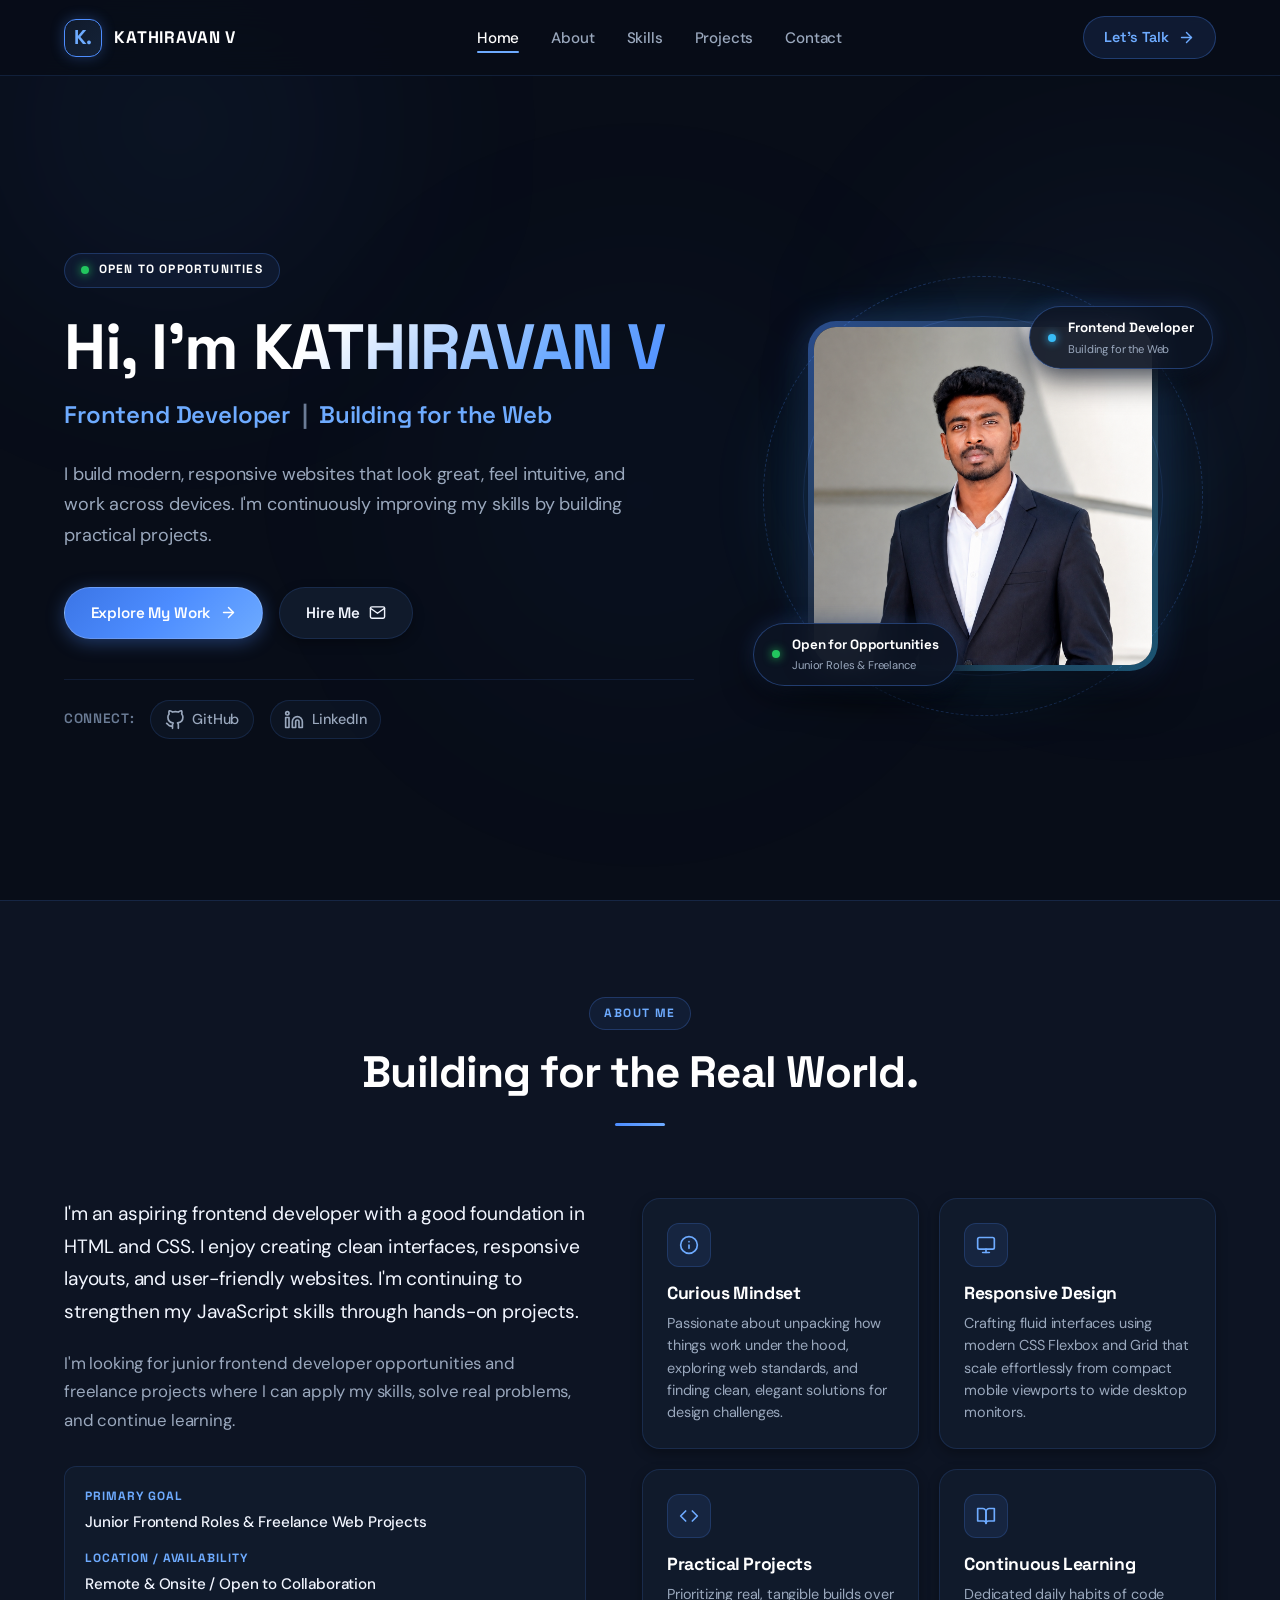
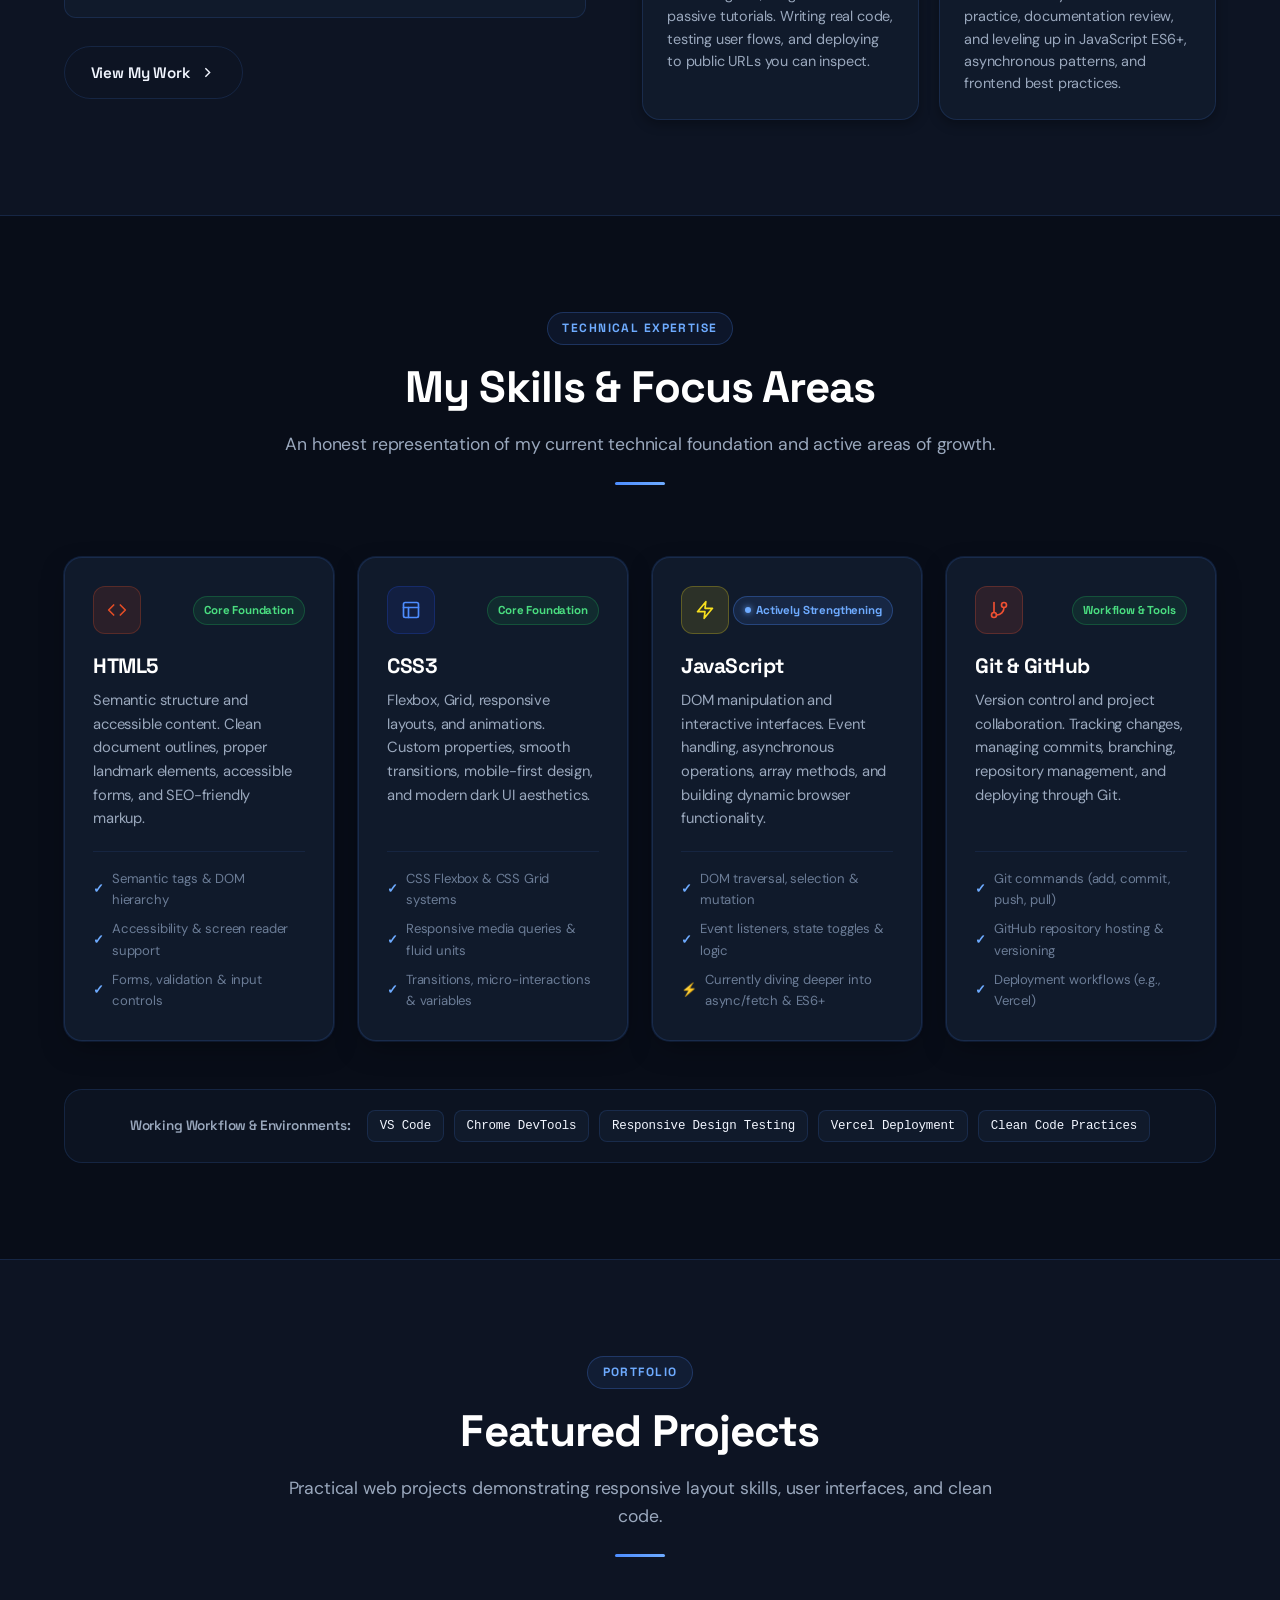
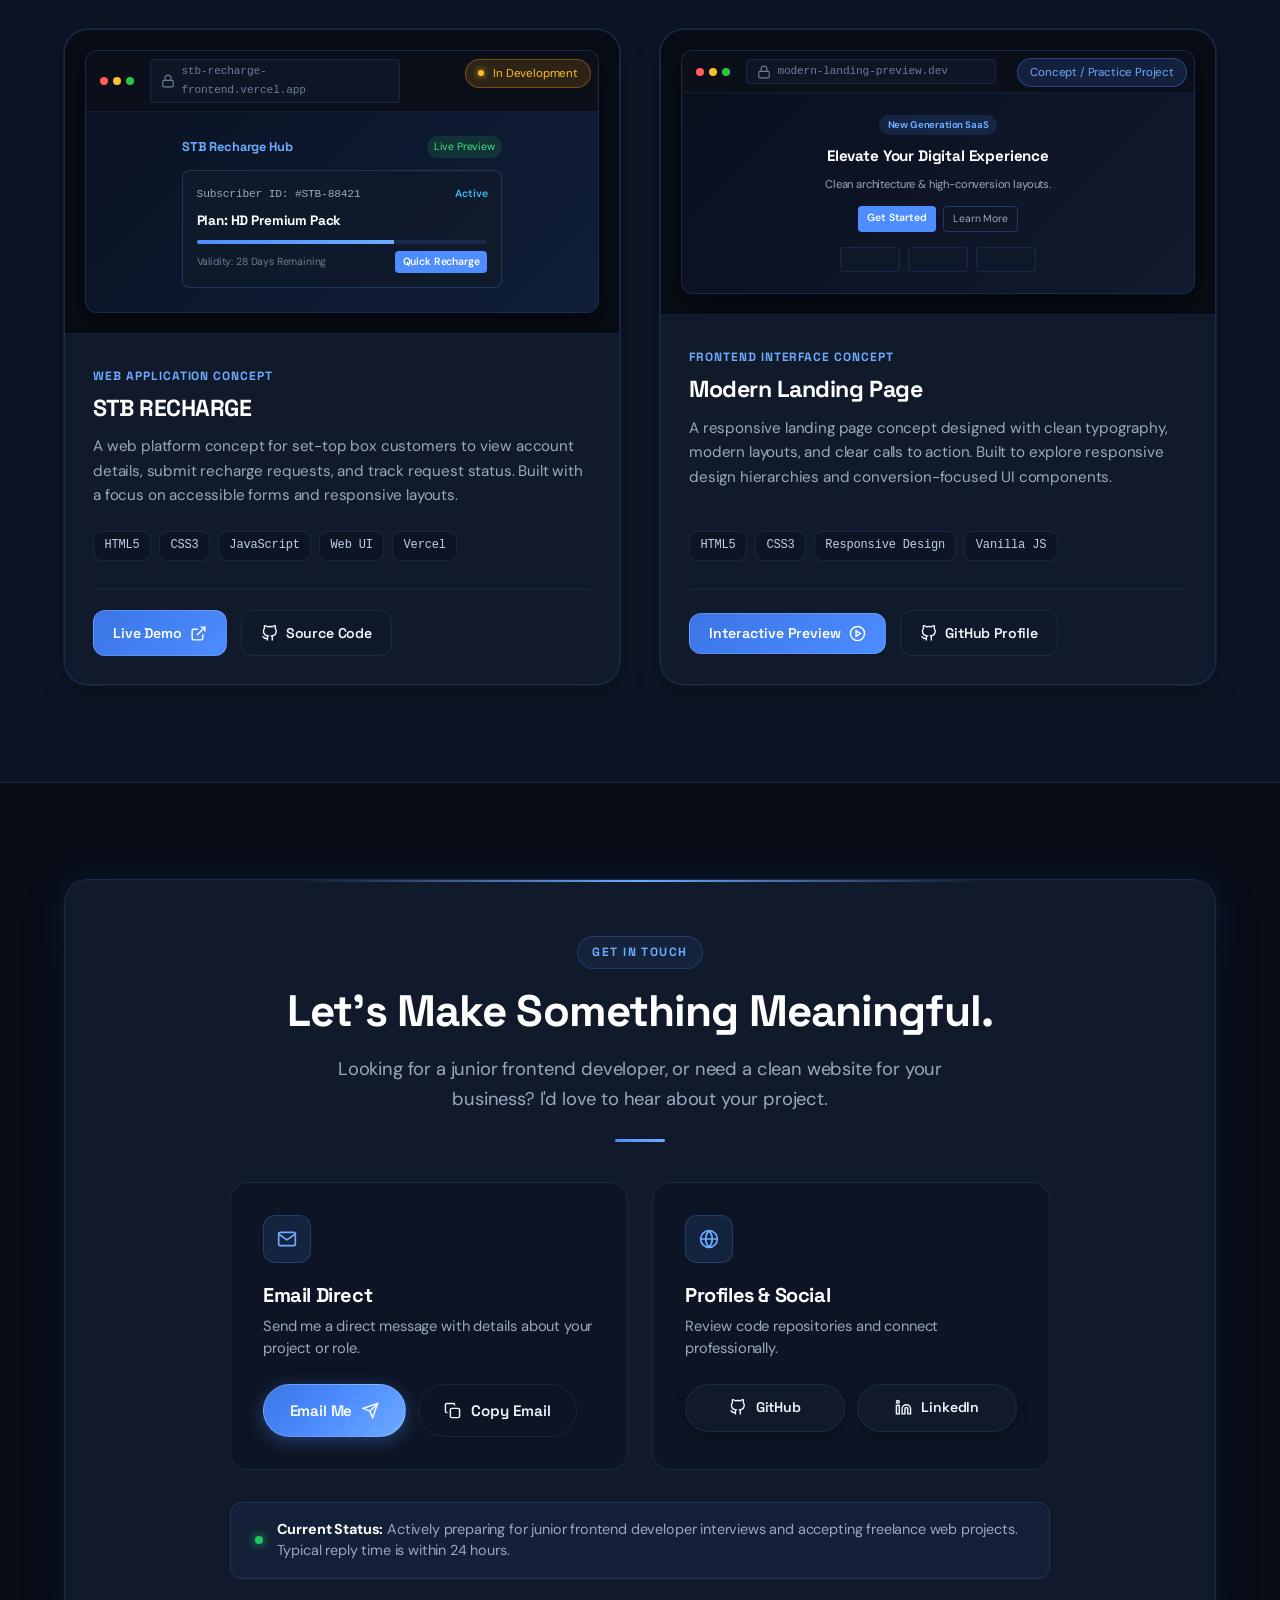
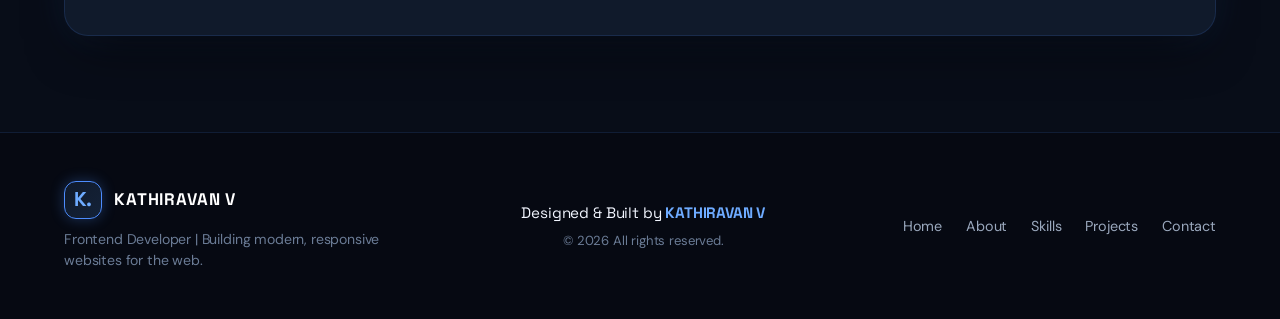
==== commit 36fc44fc: "Replace hero code diagram with professional profile portrait photo" ====
--- a/index.html
+++ b/index.html
@@ -26,7 +26,7 @@
     />
     <meta property="og:url" content="https://kathiravan-portfolio.vercel.app" />
 
-    <!-- Favicon -->
+    <!-- Favicon (SVG data URI for instant crisp display without external assets) -->
     <link
       rel="icon"
       type="image/svg+xml"
@@ -44,74 +44,68 @@
     <!-- Main Stylesheet -->
     <link rel="stylesheet" href="style.css" />
   </head>
+
   <body>
-    <!-- Zentra Grid Matrix & Ambient Background Glows -->
-    <div class="zentra-grid-bg" aria-hidden="true"></div>
+    <!-- Ambient Background Glow Elements -->
     <div class="ambient-glow glow-top-left" aria-hidden="true"></div>
     <div class="ambient-glow glow-top-right" aria-hidden="true"></div>
     <div class="ambient-glow glow-center" aria-hidden="true"></div>
 
     <!-- ========================================================================= -->
-    <!-- A. ZENTRA-STYLE FLOATING PILL NAVIGATION -->
+    <!-- A. NAVIGATION BAR -->
     <!-- ========================================================================= -->
-    <div class="nav-wrapper">
-      <header class="site-header" id="header">
-        <nav class="nav-container" aria-label="Main Navigation">
-          <!-- Personal Logo & Brand Name -->
-          <a href="#hero" class="brand-logo" aria-label="KATHIRAVAN V Home">
-            <span class="logo-symbol">
-              <span class="logo-dot-glow"></span>
-              K.
-            </span>
-            <span class="brand-text">KATHIRAVAN V</span>
+    <header class="site-header" id="header">
+      <nav class="nav-container" aria-label="Main Navigation">
+        <!-- Personal Logo & Brand Name -->
+        <a href="#hero" class="brand-logo" aria-label="KATHIRAVAN V Home">
+          <span class="logo-symbol">K.</span>
+          <span class="brand-text">KATHIRAVAN V</span>
+        </a>
+
+        <!-- Desktop Navigation Menu -->
+        <ul class="nav-menu" id="navMenu">
+          <li><a href="#hero" class="nav-link active">Home</a></li>
+          <li><a href="#about" class="nav-link">About</a></li>
+          <li><a href="#skills" class="nav-link">Skills</a></li>
+          <li><a href="#projects" class="nav-link">Projects</a></li>
+          <li><a href="#contact" class="nav-link">Contact</a></li>
+        </ul>
+
+        <!-- Navigation Actions -->
+        <div class="nav-actions">
+          <a href="#contact" class="btn btn-nav-cta">
+            <span>Let's Talk</span>
+            <svg
+              class="icon icon-sm"
+              viewBox="0 0 24 24"
+              fill="none"
+              stroke="currentColor"
+              stroke-width="2"
+              stroke-linecap="round"
+              stroke-linejoin="round"
+              aria-hidden="true"
+            >
+              <line x1="5" y1="12" x2="19" y2="12"></line>
+              <polyline points="12 5 19 12 12 19"></polyline>
+            </svg>
           </a>
 
-          <!-- Desktop Navigation Menu -->
-          <ul class="nav-menu" id="navMenu">
-            <li><a href="#hero" class="nav-link active">Home</a></li>
-            <li><a href="#about" class="nav-link">About</a></li>
-            <li><a href="#skills" class="nav-link">Integrations</a></li>
-            <li><a href="#projects" class="nav-link">Projects</a></li>
-            <li><a href="#contact" class="nav-link">Contact</a></li>
-          </ul>
-
-          <!-- Navigation Actions -->
-          <div class="nav-actions">
-            <a href="#contact" class="btn btn-nav-cta">
-              <span class="pulse-radar-dot"></span>
-              <span>Let's Talk</span>
-              <svg
-                class="icon icon-sm"
-                viewBox="0 0 24 24"
-                fill="none"
-                stroke="currentColor"
-                stroke-width="2"
-                stroke-linecap="round"
-                stroke-linejoin="round"
-                aria-hidden="true"
-              >
-                <line x1="5" y1="12" x2="19" y2="12"></line>
-                <polyline points="12 5 19 12 12 19"></polyline>
-              </svg>
-            </a>
-
-            <!-- Mobile Menu Toggle Button -->
-            <button
-              type="button"
-              class="mobile-toggle"
-              id="mobileToggle"
-              aria-label="Toggle navigation menu"
-              aria-expanded="false"
-              aria-controls="mobileDrawer"
-            >
-              <span class="hamburger-bar"></span>
-              <span class="hamburger-bar"></span>
-              <span class="hamburger-bar"></span>
-            </button>
-          </div>
-        </nav>
-      </header>
-    </div>
+          <!-- Mobile Menu Toggle Button -->
+          <button
+            type="button"
+            class="mobile-toggle"
+            id="mobileToggle"
+            aria-label="Toggle navigation menu"
+            aria-expanded="false"
+            aria-controls="mobileDrawer"
+          >
+            <span class="hamburger-bar"></span>
+            <span class="hamburger-bar"></span>
+            <span class="hamburger-bar"></span>
+          </button>
+        </div>
+      </nav>
+    </header>
 
     <!-- Mobile Navigation Drawer Overlay -->
     <div class="mobile-drawer" id="mobileDrawer" aria-hidden="true">
@@ -119,7 +113,7 @@
         <ul class="mobile-nav-list">
           <li><a href="#hero" class="mobile-nav-link">Home</a></li>
           <li><a href="#about" class="mobile-nav-link">About</a></li>
-          <li><a href="#skills" class="mobile-nav-link">Integrations</a></li>
+          <li><a href="#skills" class="mobile-nav-link">Skills</a></li>
           <li><a href="#projects" class="mobile-nav-link">Projects</a></li>
           <li><a href="#contact" class="mobile-nav-link">Contact</a></li>
         </ul>
@@ -180,7 +174,7 @@
     <!-- Main Content Landmark -->
     <main id="main-content">
       <!-- ======================================================================= -->
-      <!-- B. HERO SECTION (ZENTRA INTEGRATION AESTHETIC) -->
+      <!-- B. HERO SECTION -->
       <!-- ======================================================================= -->
       <section class="hero-section section-padding" id="hero">
         <div class="container hero-grid">
@@ -190,7 +184,6 @@
             <div class="status-badge">
               <span class="status-dot"></span>
               <span class="status-text">OPEN TO OPPORTUNITIES</span>
-              <span class="status-chip-sub">Ready to Build</span>
             </div>
 
             <!-- Main Heading -->
@@ -255,7 +248,7 @@
                 class="social-link"
                 target="_blank"
                 rel="noopener noreferrer"
-                aria-label="KATHIRAVAN V GitHub profile"
+                aria-label="Kathiravan GitHub profile"
               >
                 <svg
                   class="icon"
@@ -300,167 +293,41 @@
             </div>
           </div>
 
-          <!-- Right Column: Zentra Interactive Integration Hub & Code Visual -->
+          <!-- Right Column: Professional Profile Photo Showcase -->
           <div class="hero-visual reveal" aria-hidden="true">
-            <div class="zentra-hub-wrapper">
-              <!-- Radial Radar Circles & Glowing Rays -->
-              <div class="radar-circle radar-outer"></div>
-              <div class="radar-circle radar-middle"></div>
-              <div class="radar-circle radar-inner"></div>
-
-              <!-- SVG Animated Circuit Connection Beams -->
-              <svg
-                class="hub-connections-svg"
-                viewBox="0 0 500 500"
-                fill="none"
-              >
-                <!-- Center to Top Left (HTML5) -->
-                <line x1="250" y1="250" x2="80" y2="80" class="wire-base" />
-                <line
-                  x1="250"
-                  y1="250"
-                  x2="80"
-                  y2="80"
-                  class="wire-pulse wire-pulse-1"
-                />
-
-                <!-- Center to Top Right (CSS3) -->
-                <line x1="250" y1="250" x2="420" y2="80" class="wire-base" />
-                <line
-                  x1="250"
-                  y1="250"
-                  x2="420"
-                  y2="80"
-                  class="wire-pulse wire-pulse-2"
-                />
-
-                <!-- Center to Bottom Right (JavaScript) -->
-                <line x1="250" y1="250" x2="420" y2="420" class="wire-base" />
-                <line
-                  x1="250"
-                  y1="250"
-                  x2="420"
-                  y2="420"
-                  class="wire-pulse wire-pulse-3"
-                />
-
-                <!-- Center to Bottom Left (Responsive) -->
-                <line x1="250" y1="250" x2="80" y2="420" class="wire-base" />
-                <line
-                  x1="250"
-                  y1="250"
-                  x2="80"
-                  y2="420"
-                  class="wire-pulse wire-pulse-4"
-                />
-              </svg>
-
-              <!-- Central Node: Developer Core Engine -->
-              <div class="central-core-node">
-                <div class="core-node-inner">
-                  <div class="core-avatar">
-                    <span class="core-symbol">K.</span>
-                  </div>
-                  <span class="core-label">FRONTEND CORE</span>
-                  <span class="core-status">Active System</span>
-                </div>
-                <div class="core-glow-ring"></div>
-              </div>
-
-              <!-- Satellite Integration Nodes (Zentra Style) -->
-              <!-- 1. HTML5 Node -->
-              <div class="node-chip chip-top-left float-slow">
-                <div class="node-icon icon-html">
-                  <svg viewBox="0 0 24 24" fill="currentColor">
-                    <path
-                      d="M12 2L3 5v6c0 5.55 3.84 10.74 9 12 5.16-1.26 9-6.45 9-12V5l-9-3zm0 2.18l7 2.33v4.49c0 4.54-3.04 8.79-7 9.92-3.96-1.13-7-5.38-7-9.92V6.51l7-2.33z"
-                    />
-                  </svg>
-                </div>
-                <div class="node-details">
-                  <span class="node-title">HTML5 Semantic</span>
-                  <span class="node-tag">Accessible DOM</span>
-                </div>
-                <span class="node-status-dot"></span>
-              </div>
-
-              <!-- 2. CSS3 Node -->
-              <div class="node-chip chip-top-right float-delay-1">
-                <div class="node-icon icon-css">
-                  <svg
-                    viewBox="0 0 24 24"
-                    fill="none"
-                    stroke="currentColor"
-                    stroke-width="2"
-                  >
-                    <path d="M12 2l8 3-2 14-6 3-6-3L4 5l8-3z"></path>
-                    <path d="M8 9h8"></path>
-                    <path d="M8 13h7l-.5 4-2.5 1-2.5-1-.2-2"></path>
-                  </svg>
-                </div>
-                <div class="node-details">
-                  <span class="node-title">CSS3 Modern</span>
-                  <span class="node-tag">Flexbox & Grid</span>
-                </div>
-                <span class="node-status-dot"></span>
-              </div>
-
-              <!-- 3. JavaScript Node -->
-              <div class="node-chip chip-bottom-right float-delay-2">
-                <div class="node-icon icon-js">
-                  <span class="js-text">JS</span>
-                </div>
-                <div class="node-details">
-                  <span class="node-title">Vanilla JS</span>
-                  <span class="node-tag">DOM Logic</span>
-                </div>
-                <span class="node-status-dot pulse-js"></span>
-              </div>
-
-              <!-- 4. Responsive Design Node -->
-              <div class="node-chip chip-bottom-left float-delay-3">
-                <div class="node-icon icon-resp">
-                  <svg
-                    viewBox="0 0 24 24"
-                    fill="none"
-                    stroke="currentColor"
-                    stroke-width="2"
-                  >
-                    <rect
-                      x="5"
-                      y="2"
-                      width="14"
-                      height="20"
-                      rx="2"
-                      ry="2"
-                    ></rect>
-                    <line x1="12" y1="18" x2="12.01" y2="18"></line>
-                  </svg>
-                </div>
-                <div class="node-details">
-                  <span class="node-title">Responsive UI</span>
-                  <span class="node-tag">Fluid Layouts</span>
-                </div>
-                <span class="node-status-dot"></span>
-              </div>
-
-              <!-- Floating Micro-Code Snippet Card -->
-              <div class="floating-code-preview">
-                <div class="mini-card-head">
-                  <span class="mini-dot r"></span>
-                  <span class="mini-dot y"></span>
-                  <span class="mini-dot g"></span>
-                  <span class="mini-title">kathiravan.dev.js</span>
-                </div>
-                <div class="mini-code-body">
-                  <code
-                    ><span class="c-k">const</span>
-                    <span class="c-v">dev</span> = {
-                    <span class="c-p">name</span>:
-                    <span class="c-s">'KATHIRAVAN V'</span>,
-                    <span class="c-p">status</span>:
-                    <span class="c-b">'Ready to Build'</span> };</code
-                  >
+            <div class="profile-photo-wrapper">
+              <!-- Decorative Ambient Glow & Orbit Ring -->
+              <div class="photo-glow-effect"></div>
+              <div class="photo-orbit-ring ring-outer"></div>
+              <div class="photo-orbit-ring ring-inner"></div>
+
+              <!-- Profile Photo Card Container -->
+              <div class="profile-photo-card">
+                <div class="photo-inner-frame">
+                  <img
+                    src="Image/kathiravan.png"
+                    alt="KATHIRAVAN V - Frontend Developer"
+                    class="profile-img"
+                    loading="eager"
+                  />
+                </div>
+              </div>
+
+              <!-- Floating Badge 1: Top Right Tech Stack -->
+              <div class="photo-floating-pill pill-top-right float-slow">
+                <span class="pill-dot-blue"></span>
+                <div class="pill-info">
+                  <span class="pill-title">Frontend Developer</span>
+                  <span class="pill-sub">Building for the Web</span>
+                </div>
+              </div>
+
+              <!-- Floating Badge 2: Bottom Left Status -->
+              <div class="photo-floating-pill pill-bottom-left float-delay-1">
+                <span class="status-dot"></span>
+                <div class="pill-info">
+                  <span class="pill-title">Open for Opportunities</span>
+                  <span class="pill-sub">Junior Roles & Freelance</span>
                 </div>
               </div>
             </div>
@@ -469,7 +336,7 @@
       </section>
 
       <!-- ======================================================================= -->
-      <!-- C. ABOUT ME SECTION (ZENTRA MODULAR CARDS) -->
+      <!-- C. ABOUT ME SECTION -->
       <!-- ======================================================================= -->
       <section class="section-padding bg-secondary" id="about">
         <div class="container">
@@ -637,13 +504,13 @@
       </section>
 
       <!-- ======================================================================= -->
-      <!-- D. SKILLS & INTEGRATIONS (ZENTRA BENTO INTEGRATION SUITE) -->
+      <!-- D. SKILLS SECTION -->
       <!-- ======================================================================= -->
       <section class="section-padding" id="skills">
         <div class="container">
           <div class="section-header text-center reveal">
-            <span class="section-badge">INTEGRATION SUITE</span>
-            <h2 class="section-heading">Skills & Technology Integrations</h2>
+            <span class="section-badge">TECHNICAL EXPERTISE</span>
+            <h2 class="section-heading">My Skills & Focus Areas</h2>
             <p class="section-subheading">
               An honest representation of my current technical foundation and
               active areas of growth.
@@ -651,25 +518,9 @@
             <div class="section-divider"></div>
           </div>
 
-          <!-- Zentra Category Tabs -->
-          <div class="integration-tabs reveal">
-            <button type="button" class="tab-btn active" data-filter="all">
-              All Integrations
-            </button>
-            <button type="button" class="tab-btn" data-filter="core">
-              Core Web
-            </button>
-            <button type="button" class="tab-btn" data-filter="styling">
-              Styling & UI
-            </button>
-            <button type="button" class="tab-btn" data-filter="tools">
-              Workflow & Tools
-            </button>
-          </div>
-
           <div class="skills-grid">
             <!-- Skill Card 1: HTML5 -->
-            <div class="skill-card reveal" data-category="core">
+            <div class="skill-card reveal">
               <div class="skill-card-top">
                 <div class="skill-icon-wrapper html-theme">
                   <svg
@@ -702,17 +553,10 @@
                 <li><span>✓</span> Accessibility & screen reader support</li>
                 <li><span>✓</span> Forms, validation & input controls</li>
               </ul>
-
-              <div class="skill-footer-meta">
-                <span class="integration-status"
-                  ><span class="dot-live"></span> Active Node</span
-                >
-                <span class="meta-speed">100% Native</span>
-              </div>
             </div>
 
             <!-- Skill Card 2: CSS3 -->
-            <div class="skill-card reveal" data-category="styling">
+            <div class="skill-card reveal">
               <div class="skill-card-top">
                 <div class="skill-icon-wrapper css-theme">
                   <svg
@@ -755,17 +599,10 @@
                   <span>✓</span> Transitions, micro-interactions & variables
                 </li>
               </ul>
-
-              <div class="skill-footer-meta">
-                <span class="integration-status"
-                  ><span class="dot-live"></span> Active Node</span
-                >
-                <span class="meta-speed">Zero Bloat</span>
-              </div>
             </div>
 
             <!-- Skill Card 3: JavaScript -->
-            <div class="skill-card reveal" data-category="core">
+            <div class="skill-card reveal">
               <div class="skill-card-top">
                 <div class="skill-icon-wrapper js-theme">
                   <svg
@@ -802,17 +639,10 @@
                   ES6+
                 </li>
               </ul>
-
-              <div class="skill-footer-meta">
-                <span class="integration-status"
-                  ><span class="dot-pulse-amber"></span> Leveling Up</span
-                >
-                <span class="meta-speed">ES6+ Standard</span>
-              </div>
             </div>
 
             <!-- Skill Card 4: Git & GitHub -->
-            <div class="skill-card reveal" data-category="tools">
+            <div class="skill-card reveal">
               <div class="skill-card-top">
                 <div class="skill-icon-wrapper git-theme">
                   <svg
@@ -847,27 +677,20 @@
                 <li><span>✓</span> GitHub repository hosting & versioning</li>
                 <li><span>✓</span> Deployment workflows (e.g., Vercel)</li>
               </ul>
-
-              <div class="skill-footer-meta">
-                <span class="integration-status"
-                  ><span class="dot-live"></span> Synced</span
-                >
-                <span class="meta-speed">CI/CD Ready</span>
-              </div>
             </div>
           </div>
 
           <!-- Additional Supporting Tools Bar -->
           <div class="tools-bar reveal">
             <span class="tools-bar-label"
-              >Connected Tooling & Environments:</span
+              >Working Workflow & Environments:</span
             >
             <div class="tool-tags">
               <span class="tool-tag">VS Code</span>
               <span class="tool-tag">Chrome DevTools</span>
-              <span class="tool-tag">Responsive Viewports</span>
-              <span class="tool-tag">Vercel Cloud</span>
-              <span class="tool-tag">Clean Architecture</span>
+              <span class="tool-tag">Responsive Design Testing</span>
+              <span class="tool-tag">Vercel Deployment</span>
+              <span class="tool-tag">Clean Code Practices</span>
             </div>
           </div>
         </div>
@@ -1207,7 +1030,7 @@
                     <div class="contact-button-group">
                       <!-- mailto link with pre-filled subject as requested -->
                       <a
-                        href="mailto:kathiravan.developer@example.com?subject=Frontend%20Project%20Inquiry%20-%20KATHIRAVAN%20V"
+                        href="mailto:kathiravan.developer@example.com?subject=Frontend%20Project%20Inquiry%20-%20Kathiravan%20V."
                         class="btn btn-primary"
                         id="emailMeBtn"
                       >
@@ -1374,7 +1197,7 @@
           <ul class="footer-links">
             <li><a href="#hero">Home</a></li>
             <li><a href="#about">About</a></li>
-            <li><a href="#skills">Integrations</a></li>
+            <li><a href="#skills">Skills</a></li>
             <li><a href="#projects">Projects</a></li>
             <li><a href="#contact">Contact</a></li>
           </ul>
--- a/style.css
+++ b/style.css
@@ -1,45 +1,41 @@
 /* ==========================================================================
    PORTFOLIO STYLESHEET — KATHIRAVAN V.
-   Zentra AI Agent Inspired UI / Modern Integration Hub Design
+   Frontend Developer | Building for the Web
    ========================================================================== */
 
 /* --------------------------------------------------------------------------
-   1. CSS CUSTOM PROPERTIES (ZENTRA COLOR PALETTE & DESIGN TOKENS)
+   1. CSS CUSTOM PROPERTIES (DESIGN TOKENS)
    -------------------------------------------------------------------------- */
 :root {
-  /* Zentra Luxury Dark Palette */
-  --bg-main: #060a12;
-  --bg-secondary: #0a1120;
-  --bg-card: #0f182c;
-  --bg-card-hover: #15223e;
-  --bg-card-subtle: rgba(15, 24, 44, 0.7);
-
-  /* Electric Blue & Cyan Zentra Accents */
+  /* Color Palette - Prompt Defined */
+  --bg-main: #080d18;
+  --bg-secondary: #0d1423;
+  --bg-card: #101a2b;
+  --bg-card-hover: #142238;
+  --bg-card-subtle: rgba(16, 26, 43, 0.7);
+
   --color-primary-blue: #4d8dff;
   --color-bright-blue: #6eabff;
-  --color-cyan-glow: #38bdf8;
-  --color-accent-glow: rgba(77, 141, 255, 0.4);
+  --color-accent-glow: rgba(77, 141, 255, 0.35);
   --color-subtle-glow: rgba(110, 171, 255, 0.12);
 
-  /* Typography Colors */
   --text-main: #f2f6ff;
   --text-secondary: #9aa8bd;
-  --text-muted: #64748b;
+  --text-muted: #6b7c96;
   --text-bright: #ffffff;
 
-  /* Borders & Highlights */
-  --border-subtle: rgba(77, 141, 255, 0.14);
-  --border-card: rgba(110, 171, 255, 0.2);
-  --border-hover: rgba(110, 171, 255, 0.5);
+  --border-subtle: rgba(77, 141, 255, 0.15);
+  --border-hover: rgba(110, 171, 255, 0.4);
   --border-focus: #4d8dff;
 
-  /* Fonts */
+  /* Typography */
   --font-heading:
     "Space Grotesk", -apple-system, BlinkMacSystemFont, "Segoe UI", Roboto,
     sans-serif;
   --font-body:
     "DM Sans", -apple-system, BlinkMacSystemFont, "Segoe UI", Roboto, sans-serif;
-  --font-mono: "SFMono-Regular", Consolas, "Liberation Mono", Menlo, monospace;
+  --font-mono:
+    "SFMono-Regular", Consolas, "Liberation Mono", Menlo, Courier, monospace;
 
   /* Spacing Scale */
   --space-xs: 0.25rem;
@@ -51,28 +47,28 @@
   --space-3xl: 4.5rem;
   --space-4xl: 6rem;
 
-  /* Layout Constants */
-  --container-max-width: 1220px;
-  --header-height: 72px;
+  /* Layout */
+  --container-max-width: 1200px;
+  --header-height: 76px;
   --radius-sm: 8px;
-  --radius-md: 14px;
-  --radius-lg: 20px;
-  --radius-xl: 28px;
+  --radius-md: 12px;
+  --radius-lg: 18px;
+  --radius-xl: 24px;
   --radius-full: 9999px;
 
-  /* Zentra Glows & Shadows */
-  --shadow-sm: 0 4px 14px rgba(0, 0, 0, 0.4);
+  /* Shadows & Glows */
+  --shadow-sm: 0 4px 12px rgba(0, 0, 0, 0.3);
   --shadow-card:
-    0 12px 36px -10px rgba(0, 0, 0, 0.6), 0 0 0 1px var(--border-subtle);
+    0 10px 30px -10px rgba(0, 0, 0, 0.5), 0 0 0 1px var(--border-subtle);
   --shadow-card-hover:
-    0 24px 50px -12px rgba(0, 0, 0, 0.8), 0 0 30px rgba(77, 141, 255, 0.25),
+    0 20px 40px -15px rgba(0, 0, 0, 0.7), 0 0 25px rgba(77, 141, 255, 0.2),
     0 0 0 1px var(--border-hover);
-  --shadow-button-glow: 0 0 25px rgba(77, 141, 255, 0.45);
+  --shadow-button-glow: 0 0 20px rgba(77, 141, 255, 0.4);
 
   /* Transitions */
   --transition-fast: 0.2s cubic-bezier(0.16, 1, 0.3, 1);
-  --transition-normal: 0.35s cubic-bezier(0.16, 1, 0.3, 1);
-  --transition-smooth: 0.6s cubic-bezier(0.16, 1, 0.3, 1);
+  --transition-normal: 0.3s cubic-bezier(0.16, 1, 0.3, 1);
+  --transition-smooth: 0.5s cubic-bezier(0.16, 1, 0.3, 1);
 }
 
 /* --------------------------------------------------------------------------
@@ -104,6 +100,7 @@
   min-height: 100vh;
 }
 
+/* Accessible focus visible outlines */
 :focus-visible {
   outline: 2px solid var(--color-bright-blue);
   outline-offset: 3px;
@@ -138,6 +135,7 @@
   cursor: pointer;
 }
 
+/* Headings Base */
 h1,
 h2,
 h3,
@@ -152,66 +150,37 @@
 }
 
 /* --------------------------------------------------------------------------
-   3. ZENTRA GRID MATRIX & AMBIENT GLOWS
+   3. AMBIENT GLOW EFFECTS & BACKGROUNDS
    -------------------------------------------------------------------------- */
-.zentra-grid-bg {
-  position: fixed;
-  top: 0;
-  left: 0;
-  width: 100vw;
-  height: 100vh;
-  background-image:
-    radial-gradient(rgba(77, 141, 255, 0.12) 1px, transparent 1px),
-    linear-gradient(to right, rgba(255, 255, 255, 0.015) 1px, transparent 1px),
-    linear-gradient(to bottom, rgba(255, 255, 255, 0.015) 1px, transparent 1px);
-  background-size:
-    36px 36px,
-    72px 72px,
-    72px 72px;
-  mask-image: radial-gradient(
-    ellipse at 50% 30%,
-    rgba(0, 0, 0, 0.9) 0%,
-    transparent 80%
-  );
-  -webkit-mask-image: radial-gradient(
-    ellipse at 50% 30%,
-    rgba(0, 0, 0, 0.9) 0%,
-    transparent 80%
-  );
-  pointer-events: none;
-  z-index: 0;
-  opacity: 0.85;
-}
-
 .ambient-glow {
   position: fixed;
   border-radius: 50%;
-  filter: blur(140px);
+  filter: blur(120px);
   pointer-events: none;
   z-index: 0;
-  opacity: 0.65;
+  opacity: 0.6;
 }
 
 .glow-top-left {
-  top: -180px;
-  left: -120px;
-  width: 650px;
-  height: 650px;
+  top: -150px;
+  left: -100px;
+  width: 550px;
+  height: 550px;
   background: radial-gradient(
     circle,
-    rgba(77, 141, 255, 0.22) 0%,
+    rgba(77, 141, 255, 0.18) 0%,
     transparent 70%
   );
 }
 
 .glow-top-right {
-  top: 5%;
+  top: 10%;
   right: -150px;
   width: 600px;
   height: 600px;
   background: radial-gradient(
     circle,
-    rgba(56, 189, 248, 0.18) 0%,
+    rgba(110, 171, 255, 0.14) 0%,
     transparent 70%
   );
 }
@@ -220,8 +189,8 @@
   top: 55%;
   left: 50%;
   transform: translate(-50%, -50%);
-  width: 750px;
-  height: 750px;
+  width: 700px;
+  height: 700px;
   background: radial-gradient(
     circle,
     rgba(77, 141, 255, 0.08) 0%,
@@ -230,7 +199,7 @@
 }
 
 /* --------------------------------------------------------------------------
-   4. LAYOUT UTILITIES
+   4. LAYOUT UTILITIES & CONTAINERS
    -------------------------------------------------------------------------- */
 .container {
   width: 100%;
@@ -268,10 +237,8 @@
 }
 
 .section-badge {
-  display: inline-flex;
-  align-items: center;
-  gap: 0.5rem;
-  padding: 0.4rem 1rem;
+  display: inline-block;
+  padding: 0.35rem 0.9rem;
   font-family: var(--font-heading);
   font-size: 0.75rem;
   font-weight: 700;
@@ -279,10 +246,9 @@
   letter-spacing: 0.12em;
   color: var(--color-bright-blue);
   background: rgba(77, 141, 255, 0.08);
-  border: 1px solid rgba(77, 141, 255, 0.28);
+  border: 1px solid rgba(77, 141, 255, 0.25);
   border-radius: var(--radius-full);
   margin-bottom: var(--space-md);
-  box-shadow: 0 0 15px rgba(77, 141, 255, 0.15);
 }
 
 .section-heading {
@@ -298,22 +264,22 @@
 }
 
 .section-divider {
-  width: 60px;
+  width: 50px;
   height: 3px;
   background: linear-gradient(
     90deg,
     var(--color-primary-blue),
-    var(--color-cyan-glow)
+    var(--color-bright-blue)
   );
   border-radius: var(--radius-full);
   margin: var(--space-lg) auto 0;
-  box-shadow: 0 0 10px rgba(77, 141, 255, 0.5);
-}
-
+}
+
+/* Gradient Text Highlight */
 .gradient-text {
   background: linear-gradient(
     135deg,
-    #ffffff 25%,
+    #ffffff 20%,
     var(--color-bright-blue) 70%,
     var(--color-primary-blue) 100%
   );
@@ -322,6 +288,7 @@
   background-clip: text;
 }
 
+/* Generic Icon Sizes */
 .icon {
   width: 20px;
   height: 20px;
@@ -357,20 +324,17 @@
   white-space: nowrap;
 }
 
+/* Primary Gradient Button */
 .btn-primary {
-  background: linear-gradient(135deg, #326de0 0%, #4d8dff 50%, #6eabff 100%);
+  background: linear-gradient(135deg, #3b75e6 0%, #4d8dff 50%, #6eabff 100%);
   color: #ffffff;
-  box-shadow:
-    0 4px 20px rgba(77, 141, 255, 0.4),
-    inset 0 1px 1px rgba(255, 255, 255, 0.3);
-  border: 1px solid rgba(255, 255, 255, 0.25);
+  box-shadow: 0 4px 18px rgba(77, 141, 255, 0.35);
+  border: 1px solid rgba(255, 255, 255, 0.2);
 }
 
 .btn-primary:hover {
   background: linear-gradient(135deg, #4d8dff 0%, #6eabff 100%);
-  box-shadow:
-    0 6px 28px rgba(77, 141, 255, 0.6),
-    inset 0 1px 1px rgba(255, 255, 255, 0.4);
+  box-shadow: 0 6px 24px rgba(77, 141, 255, 0.55);
   transform: translateY(-2px);
   color: #ffffff;
 }
@@ -379,10 +343,11 @@
   transform: translateY(0);
 }
 
+/* Secondary Button (Dark Card Background with Blue Border) */
 .btn-secondary {
   background: var(--bg-card);
   color: var(--text-main);
-  border: 1px solid var(--border-card);
+  border: 1px solid var(--border-subtle);
   box-shadow: var(--shadow-sm);
 }
 
@@ -391,11 +356,10 @@
   border-color: var(--border-hover);
   color: var(--color-bright-blue);
   transform: translateY(-2px);
-  box-shadow:
-    0 8px 24px rgba(0, 0, 0, 0.5),
-    0 0 15px rgba(77, 141, 255, 0.2);
-}
-
+  box-shadow: 0 6px 20px rgba(0, 0, 0, 0.4);
+}
+
+/* Outline Button */
 .btn-outline {
   background: transparent;
   color: var(--text-main);
@@ -417,35 +381,24 @@
   width: 100%;
 }
 
+/* Nav CTA Button */
 .btn-nav-cta {
   background: rgba(77, 141, 255, 0.12);
   color: var(--color-bright-blue);
-  border: 1px solid rgba(77, 141, 255, 0.35);
+  border: 1px solid rgba(77, 141, 255, 0.3);
   padding: 0.55rem 1.25rem;
   font-size: 0.9rem;
-  border-radius: var(--radius-full);
-  display: inline-flex;
-  align-items: center;
-  gap: 0.5rem;
 }
 
 .btn-nav-cta:hover {
-  background: linear-gradient(135deg, #326de0, #4d8dff);
+  background: linear-gradient(135deg, #3b75e6, #4d8dff);
   color: #ffffff;
   border-color: transparent;
-  box-shadow: 0 0 20px rgba(77, 141, 255, 0.45);
+  box-shadow: 0 0 16px rgba(77, 141, 255, 0.4);
   transform: translateY(-1px);
 }
 
-.pulse-radar-dot {
-  width: 7px;
-  height: 7px;
-  border-radius: 50%;
-  background-color: #38bdf8;
-  box-shadow: 0 0 8px #38bdf8;
-  animation: pulseGreen 2s infinite ease-in-out;
-}
-
+/* Project Action Buttons */
 .btn-project-primary {
   display: inline-flex;
   align-items: center;
@@ -455,15 +408,15 @@
   font-size: 0.88rem;
   padding: 0.65rem 1.2rem;
   border-radius: var(--radius-md);
-  background: linear-gradient(135deg, #326de0, #4d8dff);
+  background: linear-gradient(135deg, #3b75e6, #4d8dff);
   color: #ffffff;
-  border: 1px solid rgba(255, 255, 255, 0.18);
+  border: 1px solid rgba(255, 255, 255, 0.15);
   transition: all var(--transition-normal);
 }
 
 .btn-project-primary:hover {
   background: linear-gradient(135deg, #4d8dff, #6eabff);
-  box-shadow: 0 4px 18px rgba(77, 141, 255, 0.45);
+  box-shadow: 0 4px 15px rgba(77, 141, 255, 0.4);
   transform: translateY(-2px);
 }
 
@@ -476,7 +429,7 @@
   font-size: 0.88rem;
   padding: 0.65rem 1.2rem;
   border-radius: var(--radius-md);
-  background: rgba(15, 24, 44, 0.9);
+  background: rgba(16, 26, 43, 0.9);
   color: var(--text-main);
   border: 1px solid var(--border-subtle);
   transition: all var(--transition-normal);
@@ -490,43 +443,31 @@
 }
 
 /* --------------------------------------------------------------------------
-   6. ZENTRA FLOATING PILL NAVBAR
+   6. NAVIGATION BAR (STICKY & RESPONSIVE)
    -------------------------------------------------------------------------- */
-.nav-wrapper {
+.site-header {
   position: sticky;
-  top: 1rem;
+  top: 0;
   left: 0;
   width: 100%;
+  height: var(--header-height);
+  background: rgba(8, 13, 24, 0.82);
+  backdrop-filter: blur(16px);
+  -webkit-backdrop-filter: blur(16px);
+  border-bottom: 1px solid var(--border-subtle);
   z-index: 1000;
-  padding: 0 1rem;
-  display: flex;
-  justify-content: center;
-}
-
-.site-header {
-  width: 100%;
-  max-width: 1100px;
-  height: var(--header-height);
-  background: rgba(10, 17, 32, 0.78);
-  backdrop-filter: blur(20px);
-  -webkit-backdrop-filter: blur(20px);
-  border: 1px solid rgba(77, 141, 255, 0.22);
-  border-radius: var(--radius-full);
-  box-shadow:
-    0 10px 30px rgba(0, 0, 0, 0.5),
-    0 0 20px rgba(77, 141, 255, 0.12);
   transition: all var(--transition-fast);
 }
 
 .site-header.scrolled {
   background: rgba(8, 13, 24, 0.94);
-  box-shadow:
-    0 12px 35px rgba(0, 0, 0, 0.7),
-    0 0 25px rgba(77, 141, 255, 0.2);
-  border-color: rgba(110, 171, 255, 0.35);
+  box-shadow: 0 4px 20px rgba(0, 0, 0, 0.5);
+  border-bottom-color: rgba(77, 141, 255, 0.22);
 }
 
 .nav-container {
+  max-width: var(--container-max-width);
+  margin: 0 auto;
   padding: 0 1.5rem;
   height: 100%;
   display: flex;
@@ -534,6 +475,7 @@
   justify-content: space-between;
 }
 
+/* Brand Logo */
 .brand-logo {
   display: flex;
   align-items: center;
@@ -542,48 +484,37 @@
 }
 
 .logo-symbol {
-  position: relative;
   display: flex;
   align-items: center;
   justify-content: center;
   width: 38px;
   height: 38px;
-  background: linear-gradient(135deg, #101a2b, #15223e);
+  background: linear-gradient(135deg, #101a2b, #142238);
   border: 1.5px solid var(--color-primary-blue);
-  border-radius: 12px;
+  border-radius: var(--radius-md);
   color: var(--color-bright-blue);
   font-family: var(--font-heading);
   font-weight: 700;
   font-size: 1.25rem;
-  box-shadow: 0 0 16px rgba(77, 141, 255, 0.35);
+  box-shadow: 0 0 14px rgba(77, 141, 255, 0.3);
   transition: all var(--transition-normal);
-}
-
-.logo-dot-glow {
-  position: absolute;
-  top: -2px;
-  right: -2px;
-  width: 6px;
-  height: 6px;
-  border-radius: 50%;
-  background: #38bdf8;
-  box-shadow: 0 0 6px #38bdf8;
 }
 
 .brand-logo:hover .logo-symbol {
   border-color: var(--color-bright-blue);
-  box-shadow: 0 0 22px rgba(110, 171, 255, 0.6);
-  transform: scale(1.06);
+  box-shadow: 0 0 20px rgba(110, 171, 255, 0.5);
+  transform: scale(1.05);
 }
 
 .brand-text {
   font-family: var(--font-heading);
   font-weight: 700;
   font-size: 1.05rem;
-  letter-spacing: 0.06em;
+  letter-spacing: 0.05em;
   color: var(--text-bright);
 }
 
+/* Desktop Nav Menu */
 .nav-menu {
   display: flex;
   align-items: center;
@@ -628,6 +559,7 @@
   gap: 1rem;
 }
 
+/* Hamburger Toggle Button */
 .mobile-toggle {
   display: none;
   flex-direction: column;
@@ -665,7 +597,7 @@
   transform: translateY(-7px) rotate(-45deg);
 }
 
-/* Mobile Drawer */
+/* Mobile Drawer & Backdrop */
 .mobile-drawer {
   position: fixed;
   top: 0;
@@ -680,7 +612,7 @@
   transition: right var(--transition-smooth);
   display: flex;
   flex-direction: column;
-  padding-top: calc(var(--header-height) + 2rem);
+  padding-top: calc(var(--header-height) + 1.5rem);
 }
 
 .mobile-drawer.open {
@@ -753,8 +685,8 @@
   left: 0;
   width: 100vw;
   height: 100vh;
-  background: rgba(0, 0, 0, 0.75);
-  backdrop-filter: blur(6px);
+  background: rgba(0, 0, 0, 0.7);
+  backdrop-filter: blur(4px);
   z-index: 1000;
   opacity: 0;
   pointer-events: none;
@@ -767,10 +699,10 @@
 }
 
 /* --------------------------------------------------------------------------
-   7. HERO SECTION (ZENTRA INTEGRATION HUB AESTHETIC)
+   7. HERO SECTION
    -------------------------------------------------------------------------- */
 .hero-section {
-  padding-top: calc(var(--space-4xl) + 2rem);
+  padding-top: calc(var(--space-4xl) + 1rem);
   padding-bottom: var(--space-4xl);
   min-height: calc(100vh - var(--header-height));
   display: flex;
@@ -784,16 +716,16 @@
   align-items: center;
 }
 
+/* Status Badge */
 .status-badge {
   display: inline-flex;
   align-items: center;
-  gap: 0.65rem;
-  padding: 0.45rem 1.1rem;
+  gap: 0.6rem;
+  padding: 0.4rem 1rem;
   background: rgba(77, 141, 255, 0.08);
-  border: 1px solid rgba(77, 141, 255, 0.3);
+  border: 1px solid rgba(77, 141, 255, 0.25);
   border-radius: var(--radius-full);
   margin-bottom: 1.5rem;
-  box-shadow: 0 0 20px rgba(77, 141, 255, 0.15);
 }
 
 .status-dot {
@@ -810,10 +742,12 @@
     transform: scale(0.95);
     box-shadow: 0 0 0 0 rgba(34, 197, 94, 0.7);
   }
+
   70% {
     transform: scale(1);
     box-shadow: 0 0 0 8px rgba(34, 197, 94, 0);
   }
+
   100% {
     transform: scale(0.95);
     box-shadow: 0 0 0 0 rgba(34, 197, 94, 0);
@@ -822,23 +756,15 @@
 
 .status-text {
   font-family: var(--font-heading);
-  font-size: 0.78rem;
+  font-size: 0.75rem;
   font-weight: 700;
   letter-spacing: 0.1em;
   color: var(--text-bright);
 }
 
-.status-chip-sub {
-  font-size: 0.7rem;
-  padding: 0.15rem 0.5rem;
-  background: rgba(56, 189, 248, 0.15);
-  color: #38bdf8;
-  border-radius: var(--radius-full);
-  font-weight: 600;
-}
-
+/* Hero Typography */
 .hero-heading {
-  font-size: clamp(2.6rem, 5.5vw, 4.2rem);
+  font-size: clamp(2.5rem, 5.5vw, 4rem);
   font-weight: 700;
   line-height: 1.12;
   margin-bottom: 0.75rem;
@@ -873,12 +799,13 @@
   margin-bottom: 2.5rem;
 }
 
+/* Hero Social Links */
 .hero-socials {
   display: flex;
   align-items: center;
   gap: 1rem;
   padding-top: 1.25rem;
-  border-top: 1px solid rgba(77, 141, 255, 0.14);
+  border-top: 1px solid rgba(77, 141, 255, 0.12);
 }
 
 .social-label {
@@ -897,9 +824,9 @@
   font-size: 0.9rem;
   font-weight: 500;
   color: var(--text-secondary);
-  padding: 0.45rem 0.9rem;
+  padding: 0.4rem 0.85rem;
   border-radius: var(--radius-full);
-  background: rgba(15, 24, 44, 0.75);
+  background: rgba(16, 26, 43, 0.6);
   border: 1px solid var(--border-subtle);
   transition: all var(--transition-fast);
 }
@@ -911,9 +838,7 @@
   transform: translateY(-2px);
 }
 
-/* --------------------------------------------------------------------------
-   8. ZENTRA INTERACTIVE INTEGRATION HUB VISUAL
-   -------------------------------------------------------------------------- */
+/* Right Side: Visual Developer Code Editor & Chips */
 .hero-visual {
   position: relative;
   display: flex;
@@ -921,18 +846,43 @@
   align-items: center;
 }
 
-.zentra-hub-wrapper {
+/* Right Side: Professional Profile Photo Showcase */
+.hero-visual {
+  position: relative;
+  display: flex;
+  justify-content: center;
+  align-items: center;
+}
+
+.profile-photo-wrapper {
   position: relative;
   width: 100%;
-  max-width: 480px;
-  height: 480px;
+  max-width: 420px;
   display: flex;
   align-items: center;
   justify-content: center;
 }
 
-/* Concentric Radar Rings */
-.radar-circle {
+.photo-glow-effect {
+  position: absolute;
+  top: 50%;
+  left: 50%;
+  transform: translate(-50%, -50%);
+  width: 125%;
+  height: 125%;
+  border-radius: 50%;
+  background: radial-gradient(
+    circle,
+    rgba(77, 141, 255, 0.28) 0%,
+    rgba(56, 189, 248, 0.12) 40%,
+    transparent 70%
+  );
+  pointer-events: none;
+  z-index: 0;
+  filter: blur(25px);
+}
+
+.photo-orbit-ring {
   position: absolute;
   top: 50%;
   left: 50%;
@@ -941,25 +891,17 @@
   pointer-events: none;
 }
 
-.radar-outer {
-  width: 460px;
-  height: 460px;
-  border: 1px dashed rgba(77, 141, 255, 0.2);
+.ring-outer {
+  width: 440px;
+  height: 440px;
+  border: 1px dashed rgba(77, 141, 255, 0.25);
   animation: rotateRadar 60s linear infinite;
 }
 
-.radar-middle {
-  width: 320px;
-  height: 320px;
-  border: 1px solid rgba(77, 141, 255, 0.25);
-  box-shadow: 0 0 35px rgba(77, 141, 255, 0.1);
-}
-
-.radar-inner {
-  width: 180px;
-  height: 180px;
-  border: 1px dashed rgba(56, 189, 248, 0.35);
-  animation: rotateRadarReverse 40s linear infinite;
+.ring-inner {
+  width: 360px;
+  height: 360px;
+  border: 1px solid rgba(77, 141, 255, 0.18);
 }
 
 @keyframes rotateRadar {
@@ -971,320 +913,117 @@
   }
 }
 
-@keyframes rotateRadarReverse {
-  from {
-    transform: translate(-50%, -50%) rotate(360deg);
-  }
-  to {
-    transform: translate(-50%, -50%) rotate(0deg);
-  }
-}
-
-/* SVG Connection Beams */
-.hub-connections-svg {
-  position: absolute;
-  top: 0;
-  left: 0;
+.profile-photo-card {
+  position: relative;
+  z-index: 2;
+  width: 100%;
+  max-width: 350px;
+  aspect-ratio: 1 / 1;
+  border-radius: 28px;
+  padding: 6px;
+  background: linear-gradient(
+    135deg,
+    rgba(77, 141, 255, 0.5),
+    rgba(255, 255, 255, 0.08) 50%,
+    rgba(56, 189, 248, 0.4)
+  );
+  box-shadow:
+    0 20px 50px -10px rgba(0, 0, 0, 0.85),
+    0 0 35px rgba(77, 141, 255, 0.3);
+  transition: all var(--transition-normal);
+}
+
+.profile-photo-card:hover {
+  transform: translateY(-5px) scale(1.02);
+  box-shadow:
+    0 28px 60px -10px rgba(0, 0, 0, 0.9),
+    0 0 50px rgba(77, 141, 255, 0.45);
+}
+
+.photo-inner-frame {
   width: 100%;
   height: 100%;
-  pointer-events: none;
-  z-index: 1;
-}
-
-.wire-base {
-  stroke: rgba(77, 141, 255, 0.18);
-  stroke-width: 1.5;
-}
-
-.wire-pulse {
-  stroke: url(#pulseGradient);
-  stroke-width: 2.5;
-  stroke-linecap: round;
-  stroke-dasharray: 20, 180;
-  animation: wireFlow 3s ease-in-out infinite;
-}
-
-.wire-pulse-1 {
-  stroke: #6eabff;
-  animation-delay: 0s;
-}
-.wire-pulse-2 {
-  stroke: #38bdf8;
-  animation-delay: 0.75s;
-}
-.wire-pulse-3 {
-  stroke: #4d8dff;
-  animation-delay: 1.5s;
-}
-.wire-pulse-4 {
-  stroke: #a5d6ff;
-  animation-delay: 2.25s;
-}
-
-@keyframes wireFlow {
-  0% {
-    stroke-dashoffset: 200;
-  }
-  100% {
-    stroke-dashoffset: 0;
-  }
-}
-
-/* Central Core Node */
-.central-core-node {
+  border-radius: 22px;
+  overflow: hidden;
+  background: #090e1a;
   position: relative;
-  z-index: 3;
-  width: 130px;
-  height: 130px;
-  display: flex;
-  align-items: center;
-  justify-content: center;
-}
-
-.core-node-inner {
+}
+
+.profile-img {
   width: 100%;
   height: 100%;
+  object-fit: cover;
+  object-position: center 15%;
+  display: block;
+  transition: transform var(--transition-smooth);
+}
+
+.profile-photo-card:hover .profile-img {
+  transform: scale(1.04);
+}
+
+/* Floating Pills on Profile Photo */
+.photo-floating-pill {
+  position: absolute;
+  display: flex;
+  align-items: center;
+  gap: 0.75rem;
+  padding: 0.65rem 1.15rem;
+  background: rgba(13, 20, 35, 0.92);
+  border: 1px solid rgba(77, 141, 255, 0.35);
+  border-radius: var(--radius-full);
+  box-shadow:
+    0 10px 30px rgba(0, 0, 0, 0.7),
+    0 0 20px rgba(77, 141, 255, 0.25);
+  backdrop-filter: blur(14px);
+  -webkit-backdrop-filter: blur(14px);
+  z-index: 3;
+}
+
+.pill-top-right {
+  top: -15px;
+  right: -20px;
+}
+
+.pill-bottom-left {
+  bottom: -15px;
+  left: -20px;
+}
+
+.pill-dot-blue {
+  width: 8px;
+  height: 8px;
   border-radius: 50%;
-  background: radial-gradient(circle, #15223e 30%, #0a1120 100%);
-  border: 2px solid var(--color-bright-blue);
-  box-shadow:
-    0 0 35px rgba(77, 141, 255, 0.5),
-    inset 0 0 15px rgba(77, 141, 255, 0.3);
+  background-color: #38bdf8;
+  box-shadow: 0 0 8px #38bdf8;
+}
+
+.pill-info {
   display: flex;
   flex-direction: column;
-  align-items: center;
-  justify-content: center;
-  text-align: center;
-  padding: 0.5rem;
-  z-index: 2;
-}
-
-.core-avatar {
-  width: 44px;
-  height: 44px;
-  border-radius: 50%;
-  background: linear-gradient(135deg, #326de0, #6eabff);
-  display: flex;
-  align-items: center;
-  justify-content: center;
-  box-shadow: 0 0 16px rgba(77, 141, 255, 0.6);
-  margin-bottom: 0.25rem;
-}
-
-.core-symbol {
+}
+
+.pill-title {
   font-family: var(--font-heading);
-  font-weight: 700;
-  font-size: 1.3rem;
-  color: #ffffff;
-}
-
-.core-label {
-  font-family: var(--font-heading);
-  font-size: 0.62rem;
-  font-weight: 800;
-  letter-spacing: 0.1em;
-  color: #ffffff;
-}
-
-.core-status {
-  font-size: 0.55rem;
-  color: #38bdf8;
-  font-weight: 600;
-}
-
-.core-glow-ring {
-  position: absolute;
-  top: -10px;
-  left: -10px;
-  right: -10px;
-  bottom: -10px;
-  border-radius: 50%;
-  border: 1px dashed rgba(77, 141, 255, 0.4);
-  animation: rotateRadar 15s linear infinite;
-  pointer-events: none;
-}
-
-/* Satellite Integration Nodes */
-.node-chip {
-  position: absolute;
-  display: flex;
-  align-items: center;
-  gap: 0.65rem;
-  padding: 0.6rem 0.95rem;
-  background: rgba(15, 24, 44, 0.88);
-  border: 1px solid var(--border-card);
-  border-radius: var(--radius-md);
-  box-shadow:
-    0 10px 30px rgba(0, 0, 0, 0.6),
-    0 0 18px rgba(77, 141, 255, 0.22);
-  z-index: 3;
-  backdrop-filter: blur(12px);
-  transition: all var(--transition-fast);
-}
-
-.node-chip:hover {
-  border-color: var(--border-hover);
-  box-shadow:
-    0 12px 35px rgba(0, 0, 0, 0.8),
-    0 0 25px rgba(77, 141, 255, 0.45);
-  transform: scale(1.05);
-}
-
-.chip-top-left {
-  top: 25px;
-  left: -10px;
-}
-.chip-top-right {
-  top: 25px;
-  right: -15px;
-}
-.chip-bottom-right {
-  bottom: 35px;
-  right: -10px;
-}
-.chip-bottom-left {
-  bottom: 35px;
-  left: -15px;
-}
-
-.node-icon {
-  width: 32px;
-  height: 32px;
-  border-radius: 8px;
-  display: flex;
-  align-items: center;
-  justify-content: center;
-}
-
-.node-icon svg {
-  width: 18px;
-  height: 18px;
-}
-
-.icon-html {
-  background: rgba(228, 77, 38, 0.15);
-  color: #e44d26;
-}
-.icon-css {
-  background: rgba(38, 77, 228, 0.15);
-  color: #4d8dff;
-}
-.icon-js {
-  background: rgba(247, 223, 30, 0.15);
-  color: #f7df1e;
-  font-family: var(--font-heading);
-  font-weight: 700;
-  font-size: 0.75rem;
-}
-.icon-resp {
-  background: rgba(77, 141, 255, 0.15);
-  color: #38bdf8;
-}
-
-.node-details {
-  display: flex;
-  flex-direction: column;
-}
-
-.node-title {
-  font-family: var(--font-heading);
-  font-size: 0.82rem;
+  font-size: 0.84rem;
   font-weight: 700;
   color: var(--text-bright);
-}
-
-.node-tag {
-  font-size: 0.68rem;
+  white-space: nowrap;
+}
+
+.pill-sub {
+  font-size: 0.7rem;
   color: var(--text-secondary);
-}
-
-.node-status-dot {
-  width: 6px;
-  height: 6px;
-  border-radius: 50%;
-  background: #22c55e;
-  box-shadow: 0 0 6px #22c55e;
-}
-
-.pulse-js {
-  background: #38bdf8;
-  box-shadow: 0 0 6px #38bdf8;
-}
-
-/* Floating Code Preview */
-.floating-code-preview {
-  position: absolute;
-  bottom: -15px;
-  left: 50%;
-  transform: translateX(-50%);
-  background: rgba(10, 17, 32, 0.95);
-  border: 1px solid rgba(77, 141, 255, 0.28);
-  border-radius: var(--radius-md);
-  padding: 0.5rem 0.9rem;
-  box-shadow:
-    0 10px 25px rgba(0, 0, 0, 0.6),
-    0 0 15px rgba(77, 141, 255, 0.2);
-  z-index: 4;
   white-space: nowrap;
 }
 
-.mini-card-head {
-  display: flex;
-  align-items: center;
-  gap: 5px;
-  margin-bottom: 0.25rem;
-}
-
-.mini-dot {
-  width: 6px;
-  height: 6px;
-  border-radius: 50%;
-}
-
-.mini-dot.r {
-  background: #ff5f56;
-}
-.mini-dot.y {
-  background: #ffbd2e;
-}
-.mini-dot.g {
-  background: #27c93f;
-}
-
-.mini-title {
-  font-family: var(--font-mono);
-  font-size: 0.65rem;
-  color: var(--text-muted);
-  margin-left: 0.35rem;
-}
-
-.mini-code-body {
-  font-family: var(--font-mono);
-  font-size: 0.72rem;
-}
-
-.c-k {
-  color: #ff7b72;
-}
-.c-v {
-  color: #79c0ff;
-}
-.c-p {
-  color: #d2a8ff;
-}
-.c-s {
-  color: #a5d6ff;
-}
-.c-b {
-  color: #ffa657;
-}
-
-/* Float Animations */
+/* Floating Keyframes Animation */
 @keyframes floatAnim {
   0%,
   100% {
     transform: translateY(0);
   }
+
   50% {
     transform: translateY(-7px);
   }
@@ -1293,22 +1032,25 @@
 .float-slow {
   animation: floatAnim 4s ease-in-out infinite;
 }
+
 .float-delay-1 {
   animation: floatAnim 4.5s ease-in-out infinite 0.8s;
 }
+
 .float-delay-2 {
   animation: floatAnim 4.2s ease-in-out infinite 1.5s;
 }
+
 .float-delay-3 {
   animation: floatAnim 4.8s ease-in-out infinite 2.2s;
 }
 
 /* --------------------------------------------------------------------------
-   9. ABOUT ME SECTION
+   8. ABOUT ME SECTION
    -------------------------------------------------------------------------- */
 .about-grid {
   display: grid;
-  grid-template-columns: 1fr 1.15fr;
+  grid-template-columns: 1fr 1.1fr;
   gap: 3.5rem;
   align-items: start;
 }
@@ -1323,6 +1065,7 @@
   font-size: 1.2rem;
   line-height: 1.7;
   color: var(--text-main);
+  font-weight: 400;
 }
 
 .narrative-body {
@@ -1367,6 +1110,7 @@
   margin-top: 0.5rem;
 }
 
+/* 4 Compact Information Cards Grid */
 .about-cards-grid {
   display: grid;
   grid-template-columns: repeat(2, 1fr);
@@ -1374,7 +1118,6 @@
 }
 
 .info-card {
-  position: relative;
   background: var(--bg-card);
   border: 1px solid var(--border-subtle);
   border-radius: var(--radius-lg);
@@ -1383,24 +1126,6 @@
   transition: all var(--transition-normal);
   display: flex;
   flex-direction: column;
-  overflow: hidden;
-}
-
-.info-card::before {
-  content: "";
-  position: absolute;
-  top: 0;
-  left: 0;
-  width: 100%;
-  height: 2px;
-  background: linear-gradient(
-    90deg,
-    transparent,
-    var(--color-bright-blue),
-    transparent
-  );
-  opacity: 0;
-  transition: opacity var(--transition-fast);
 }
 
 .info-card:hover {
@@ -1410,16 +1135,12 @@
   background: var(--bg-card-hover);
 }
 
-.info-card:hover::before {
-  opacity: 1;
-}
-
 .info-card-icon {
   width: 44px;
   height: 44px;
   border-radius: var(--radius-md);
   background: rgba(77, 141, 255, 0.1);
-  border: 1px solid rgba(77, 141, 255, 0.22);
+  border: 1px solid rgba(77, 141, 255, 0.2);
   display: flex;
   align-items: center;
   justify-content: center;
@@ -1431,11 +1152,11 @@
 .info-card:hover .info-card-icon {
   background: linear-gradient(
     135deg,
-    rgba(77, 141, 255, 0.3),
-    rgba(110, 171, 255, 0.4)
+    rgba(77, 141, 255, 0.25),
+    rgba(110, 171, 255, 0.35)
   );
   color: #ffffff;
-  box-shadow: 0 0 15px rgba(77, 141, 255, 0.4);
+  box-shadow: 0 0 12px rgba(77, 141, 255, 0.4);
 }
 
 .info-card-title {
@@ -1451,75 +1172,24 @@
 }
 
 /* --------------------------------------------------------------------------
-   10. SKILLS & INTEGRATIONS (ZENTRA BENTO INTEGRATION SUITE)
+   9. SKILLS SECTION
    -------------------------------------------------------------------------- */
-.integration-tabs {
-  display: flex;
-  align-items: center;
-  justify-content: center;
-  gap: 0.65rem;
-  margin-bottom: 2.5rem;
-  flex-wrap: wrap;
-}
-
-.tab-btn {
-  padding: 0.5rem 1.25rem;
-  font-family: var(--font-heading);
-  font-size: 0.88rem;
-  font-weight: 600;
-  color: var(--text-secondary);
-  background: rgba(15, 24, 44, 0.65);
-  border: 1px solid var(--border-subtle);
-  border-radius: var(--radius-full);
-  transition: all var(--transition-fast);
-}
-
-.tab-btn:hover {
-  color: var(--text-bright);
-  border-color: var(--border-hover);
-  background: rgba(21, 34, 62, 0.85);
-}
-
-.tab-btn.active {
-  color: #ffffff;
-  background: linear-gradient(135deg, #326de0, #4d8dff);
-  border-color: transparent;
-  box-shadow: 0 0 16px rgba(77, 141, 255, 0.45);
-}
-
 .skills-grid {
   display: grid;
   grid-template-columns: repeat(auto-fit, minmax(260px, 1fr));
-  gap: 1.75rem;
+  gap: 1.5rem;
   margin-bottom: 3rem;
 }
 
 .skill-card {
-  position: relative;
   background: var(--bg-card);
   border: 1px solid var(--border-subtle);
   border-radius: var(--radius-lg);
-  padding: 1.85rem;
+  padding: 1.75rem;
   box-shadow: var(--shadow-card);
   transition: all var(--transition-normal);
   display: flex;
   flex-direction: column;
-  overflow: hidden;
-}
-
-.skill-card::after {
-  content: "";
-  position: absolute;
-  top: 0;
-  left: 0;
-  width: 100%;
-  height: 100%;
-  background: radial-gradient(
-    circle at 100% 0%,
-    rgba(77, 141, 255, 0.1) 0%,
-    transparent 60%
-  );
-  pointer-events: none;
 }
 
 .skill-card:hover {
@@ -1551,16 +1221,19 @@
   color: #e44d26;
   border-color: rgba(228, 77, 38, 0.25);
 }
+
 .css-theme {
   background: rgba(38, 77, 228, 0.12);
   color: #4d8dff;
   border-color: rgba(38, 77, 228, 0.25);
 }
+
 .js-theme {
   background: rgba(247, 223, 30, 0.12);
   color: #f7df1e;
   border-color: rgba(247, 223, 30, 0.25);
 }
+
 .git-theme {
   background: rgba(240, 80, 50, 0.12);
   color: #f05032;
@@ -1600,7 +1273,7 @@
 }
 
 .skill-name {
-  font-size: 1.35rem;
+  font-size: 1.3rem;
   margin-bottom: 0.65rem;
 }
 
@@ -1613,12 +1286,11 @@
 }
 
 .skill-highlights {
-  border-top: 1px solid rgba(77, 141, 255, 0.12);
+  border-top: 1px solid rgba(77, 141, 255, 0.1);
   padding-top: 1rem;
   display: flex;
   flex-direction: column;
   gap: 0.45rem;
-  margin-bottom: 1.25rem;
 }
 
 .skill-highlights li {
@@ -1634,41 +1306,7 @@
   font-weight: 700;
 }
 
-.skill-footer-meta {
-  display: flex;
-  align-items: center;
-  justify-content: space-between;
-  border-top: 1px dashed rgba(77, 141, 255, 0.12);
-  padding-top: 0.75rem;
-  font-size: 0.72rem;
-  font-family: var(--font-mono);
-  color: var(--text-muted);
-}
-
-.integration-status {
-  display: flex;
-  align-items: center;
-  gap: 0.4rem;
-  color: #38bdf8;
-  font-weight: 600;
-}
-
-.dot-live {
-  width: 6px;
-  height: 6px;
-  border-radius: 50%;
-  background: #22c55e;
-  box-shadow: 0 0 6px #22c55e;
-}
-
-.dot-pulse-amber {
-  width: 6px;
-  height: 6px;
-  border-radius: 50%;
-  background: #fbbf24;
-  box-shadow: 0 0 6px #fbbf24;
-}
-
+/* Tools Bar */
 .tools-bar {
   display: flex;
   flex-wrap: wrap;
@@ -1676,10 +1314,9 @@
   justify-content: center;
   gap: 1rem;
   padding: 1.25rem 1.75rem;
-  background: rgba(15, 24, 44, 0.6);
+  background: rgba(16, 26, 43, 0.5);
   border: 1px solid var(--border-subtle);
   border-radius: var(--radius-lg);
-  box-shadow: var(--shadow-sm);
 }
 
 .tools-bar-label {
@@ -1698,7 +1335,7 @@
 .tool-tag {
   font-family: var(--font-mono);
   font-size: 0.78rem;
-  padding: 0.35rem 0.8rem;
+  padding: 0.3rem 0.75rem;
   background: var(--bg-card);
   color: var(--text-main);
   border: 1px solid var(--border-subtle);
@@ -1709,11 +1346,10 @@
 .tool-tag:hover {
   border-color: var(--color-bright-blue);
   color: var(--color-bright-blue);
-  box-shadow: 0 0 10px rgba(77, 141, 255, 0.2);
 }
 
 /* --------------------------------------------------------------------------
-   11. FEATURED PROJECTS SECTION
+   10. FEATURED PROJECTS SECTION
    -------------------------------------------------------------------------- */
 .projects-grid {
   display: grid;
@@ -1738,9 +1374,10 @@
   box-shadow: var(--shadow-card-hover);
 }
 
+/* Browser Mockup Frame */
 .project-preview {
   position: relative;
-  background: #060912;
+  background: #080c14;
   border-bottom: 1px solid var(--border-subtle);
   padding: 1.25rem;
   overflow: hidden;
@@ -1748,10 +1385,10 @@
 
 .browser-frame {
   background: #0d1524;
-  border: 1px solid rgba(77, 141, 255, 0.22);
+  border: 1px solid rgba(77, 141, 255, 0.2);
   border-radius: var(--radius-md);
   overflow: hidden;
-  box-shadow: 0 10px 30px rgba(0, 0, 0, 0.5);
+  box-shadow: 0 10px 25px rgba(0, 0, 0, 0.4);
 }
 
 .browser-header {
@@ -1759,7 +1396,7 @@
   align-items: center;
   gap: 1rem;
   padding: 0.5rem 0.85rem;
-  background: #080d1a;
+  background: #0a0f1a;
   border-bottom: 1px solid rgba(77, 141, 255, 0.12);
 }
 
@@ -1778,9 +1415,11 @@
 .browser-dots span:nth-child(1) {
   background: #ff5f56;
 }
+
 .browser-dots span:nth-child(2) {
   background: #ffbd2e;
 }
+
 .browser-dots span:nth-child(3) {
   background: #27c93f;
 }
@@ -1810,8 +1449,9 @@
   overflow: hidden;
 }
 
+/* STB Mockup Theme */
 .stb-theme-bg {
-  background: linear-gradient(135deg, #091224 0%, #101e38 100%);
+  background: linear-gradient(135deg, #0a1324 0%, #101e38 100%);
 }
 
 .mockup-content {
@@ -1844,7 +1484,7 @@
 }
 
 .mock-card {
-  background: rgba(15, 24, 44, 0.88);
+  background: rgba(16, 26, 43, 0.85);
   border: 1px solid rgba(77, 141, 255, 0.25);
   border-radius: var(--radius-sm);
   padding: 0.85rem;
@@ -1889,7 +1529,7 @@
 .mock-progress-bar {
   width: 68%;
   height: 100%;
-  background: linear-gradient(90deg, #4d8dff, #38bdf8);
+  background: linear-gradient(90deg, #4d8dff, #6eabff);
 }
 
 .mock-footer {
@@ -1908,8 +1548,9 @@
   font-weight: 600;
 }
 
+/* Landing Page Mockup Theme */
 .landing-theme-bg {
-  background: linear-gradient(135deg, #070e1c 0%, #0f1930 100%);
+  background: linear-gradient(135deg, #09101e 0%, #111a2e 100%);
 }
 
 .landing-mock-content {
@@ -1979,6 +1620,7 @@
   border-radius: 4px;
 }
 
+/* Status Badge Overlay */
 .project-status-overlay {
   position: absolute;
   top: 1.75rem;
@@ -2012,8 +1654,9 @@
   margin-bottom: 0;
 }
 
+/* Project Card Content */
 .project-content {
-  padding: 1.85rem;
+  padding: 1.75rem;
   display: flex;
   flex-direction: column;
   flex-grow: 1;
@@ -2057,9 +1700,9 @@
   font-family: var(--font-mono);
   font-size: 0.75rem;
   padding: 0.25rem 0.65rem;
-  background: rgba(13, 20, 35, 0.85);
+  background: rgba(13, 20, 35, 0.8);
   color: #c0cfe3;
-  border: 1px solid rgba(77, 141, 255, 0.18);
+  border: 1px solid rgba(77, 141, 255, 0.15);
   border-radius: var(--radius-sm);
 }
 
@@ -2073,7 +1716,7 @@
 }
 
 /* --------------------------------------------------------------------------
-   12. CONTACT SECTION
+   11. CONTACT SECTION
    -------------------------------------------------------------------------- */
 .contact-card-wrapper {
   background: var(--bg-card);
@@ -2081,8 +1724,8 @@
   border-radius: var(--radius-xl);
   padding: 3.5rem 2.5rem;
   box-shadow:
-    0 25px 60px -15px rgba(0, 0, 0, 0.75),
-    0 0 40px rgba(77, 141, 255, 0.15);
+    0 20px 50px -15px rgba(0, 0, 0, 0.7),
+    0 0 35px rgba(77, 141, 255, 0.12);
   position: relative;
   overflow: hidden;
 }
@@ -2123,7 +1766,7 @@
 }
 
 .contact-card {
-  background: rgba(11, 18, 33, 0.8);
+  background: rgba(13, 20, 35, 0.75);
   border: 1px solid var(--border-subtle);
   border-radius: var(--radius-lg);
   padding: 2rem;
@@ -2134,8 +1777,8 @@
 
 .contact-card:hover {
   border-color: var(--border-hover);
-  background: rgba(17, 28, 50, 0.95);
-  box-shadow: 0 12px 35px -10px rgba(77, 141, 255, 0.25);
+  background: rgba(16, 26, 43, 0.95);
+  box-shadow: 0 10px 30px -10px rgba(77, 141, 255, 0.2);
   transform: translateY(-3px);
 }
 
@@ -2183,13 +1826,14 @@
   padding: 0.7rem 1rem;
 }
 
+/* Availability Callout */
 .availability-callout {
   display: flex;
   align-items: center;
   gap: 0.85rem;
-  padding: 1.1rem 1.6rem;
+  padding: 1rem 1.5rem;
   background: rgba(77, 141, 255, 0.06);
-  border: 1px solid rgba(77, 141, 255, 0.2);
+  border: 1px solid rgba(77, 141, 255, 0.18);
   border-radius: var(--radius-md);
   font-size: 0.9rem;
   color: var(--text-secondary);
@@ -2210,12 +1854,12 @@
 }
 
 /* --------------------------------------------------------------------------
-   13. SITE FOOTER
+   12. SITE FOOTER
    -------------------------------------------------------------------------- */
 .site-footer {
-  background: #04070d;
+  background: #060912;
   border-top: 1px solid var(--border-subtle);
-  padding: 3.5rem 0 2.5rem;
+  padding: 3rem 0;
   position: relative;
   z-index: 10;
 }
@@ -2276,16 +1920,16 @@
 }
 
 /* --------------------------------------------------------------------------
-   14. FLOATING BACK-TO-TOP BUTTON
+   13. FLOATING BACK-TO-TOP BUTTON
    -------------------------------------------------------------------------- */
 .back-to-top {
   position: fixed;
   bottom: 2rem;
   right: 2rem;
-  width: 48px;
-  height: 48px;
+  width: 46px;
+  height: 46px;
   border-radius: 50%;
-  background: rgba(15, 24, 44, 0.9);
+  background: rgba(16, 26, 43, 0.9);
   border: 1px solid var(--border-hover);
   color: var(--color-bright-blue);
   display: flex;
@@ -2293,7 +1937,7 @@
   justify-content: center;
   box-shadow:
     0 4px 20px rgba(0, 0, 0, 0.6),
-    0 0 16px rgba(77, 141, 255, 0.3);
+    0 0 15px rgba(77, 141, 255, 0.25);
   cursor: pointer;
   z-index: 990;
   opacity: 0;
@@ -2309,29 +1953,29 @@
 }
 
 .back-to-top:hover {
-  background: linear-gradient(135deg, #326de0, #4d8dff);
+  background: linear-gradient(135deg, #3b75e6, #4d8dff);
   color: #ffffff;
   border-color: transparent;
   transform: translateY(-3px);
-  box-shadow: 0 6px 25px rgba(77, 141, 255, 0.55);
+  box-shadow: 0 6px 25px rgba(77, 141, 255, 0.5);
 }
 
 /* --------------------------------------------------------------------------
-   15. TOAST NOTIFICATION
+   14. TOAST NOTIFICATION
    -------------------------------------------------------------------------- */
 .toast-notification {
   position: fixed;
   bottom: 2rem;
   left: 50%;
   transform: translateX(-50%) translateY(30px);
-  background: #15223e;
+  background: #142238;
   border: 1px solid var(--color-bright-blue);
   color: var(--text-bright);
   padding: 0.75rem 1.4rem;
   border-radius: var(--radius-full);
   box-shadow:
     0 10px 30px rgba(0, 0, 0, 0.7),
-    0 0 25px rgba(77, 141, 255, 0.4);
+    0 0 20px rgba(77, 141, 255, 0.35);
   font-family: var(--font-heading);
   font-size: 0.9rem;
   font-weight: 600;
@@ -2355,7 +1999,7 @@
 }
 
 /* --------------------------------------------------------------------------
-   16. INTERACTIVE PREVIEW MODAL
+   15. INTERACTIVE PREVIEW MODAL
    -------------------------------------------------------------------------- */
 .modal-backdrop {
   position: fixed;
@@ -2363,8 +2007,8 @@
   left: 0;
   width: 100vw;
   height: 100vh;
-  background: rgba(4, 7, 13, 0.88);
-  backdrop-filter: blur(10px);
+  background: rgba(4, 7, 13, 0.85);
+  backdrop-filter: blur(8px);
   z-index: 2100;
   display: flex;
   align-items: center;
@@ -2388,7 +2032,7 @@
   width: 100%;
   box-shadow:
     0 25px 60px rgba(0, 0, 0, 0.8),
-    0 0 45px rgba(77, 141, 255, 0.3);
+    0 0 40px rgba(77, 141, 255, 0.25);
   overflow: hidden;
   transform: scale(0.95);
   transition: transform var(--transition-normal);
@@ -2430,7 +2074,7 @@
 
 .modal-preview-screen {
   background: #090e1a;
-  border: 1px solid rgba(77, 141, 255, 0.18);
+  border: 1px solid rgba(77, 141, 255, 0.15);
   border-radius: var(--radius-md);
   padding: 1.5rem;
   margin-bottom: 1.25rem;
@@ -2446,7 +2090,7 @@
   font-size: 0.7rem;
   font-weight: 700;
   color: var(--color-bright-blue);
-  background: rgba(77, 141, 255, 0.15);
+  background: rgba(77, 141, 255, 0.12);
   padding: 0.2rem 0.6rem;
   border-radius: var(--radius-full);
   margin-bottom: 0.65rem;
@@ -2514,7 +2158,7 @@
 }
 
 /* --------------------------------------------------------------------------
-   17. SCROLL REVEAL ANIMATIONS
+   16. SCROLL REVEAL ANIMATIONS (INTERSECTION OBSERVER)
    -------------------------------------------------------------------------- */
 .reveal {
   opacity: 0;
@@ -2531,26 +2175,32 @@
 }
 
 /* --------------------------------------------------------------------------
-   18. RESPONSIVE BREAKPOINTS
+   17. RESPONSIVE BREAKPOINTS
    -------------------------------------------------------------------------- */
+
+/* Large Desktop Screens (> 1440px) */
 @media (min-width: 1440px) {
   :root {
     --container-max-width: 1320px;
   }
+
   .hero-heading {
-    font-size: 4.4rem;
-  }
-}
-
+    font-size: 4.25rem;
+  }
+}
+
+/* Laptop Screens (901px - 1440px) */
 @media (max-width: 1200px) {
   .hero-grid {
     gap: 2.5rem;
   }
+
   .about-grid {
     gap: 2.5rem;
   }
 }
 
+/* Tablet Screens (481px - 900px) */
 @media (max-width: 900px) {
   .nav-menu,
   .nav-actions .btn-nav-cta {
@@ -2587,7 +2237,7 @@
   }
 
   .hero-visual {
-    margin-top: 1.5rem;
+    margin-top: 1rem;
   }
 
   .about-grid {
@@ -2621,9 +2271,10 @@
   }
 }
 
-@media (max-width: 520px) {
+/* Mobile Phones (320px - 480px) */
+@media (max-width: 480px) {
   :root {
-    --space-4xl: 3.5rem;
+    --space-4xl: 4rem;
   }
 
   .container {
@@ -2652,62 +2303,36 @@
     width: 100%;
   }
 
-  .zentra-hub-wrapper {
-    height: 400px;
-    max-width: 340px;
-  }
-
-  .radar-outer {
-    width: 330px;
-    height: 330px;
-  }
-
-  .radar-middle {
-    width: 240px;
-    height: 240px;
-  }
-
-  .chip-top-left {
-    top: 10px;
-    left: -10px;
-  }
-  .chip-top-right {
-    top: 10px;
-    right: -10px;
-  }
-  .chip-bottom-right {
-    bottom: 20px;
-    right: -10px;
-  }
-  .chip-bottom-left {
-    bottom: 20px;
-    left: -10px;
-  }
-
-  .node-chip {
-    padding: 0.45rem 0.65rem;
-  }
-
-  .node-title {
-    font-size: 0.72rem;
-  }
-
-  .node-tag {
-    font-size: 0.6rem;
-  }
-
-  .central-core-node {
-    width: 105px;
-    height: 105px;
-  }
-
-  .core-avatar {
-    width: 36px;
-    height: 36px;
-  }
-
-  .core-symbol {
-    font-size: 1.1rem;
+  /* Profile photo responsiveness on small screens */
+  .profile-photo-wrapper {
+    max-width: 320px;
+    margin: 1rem auto;
+  }
+
+  .ring-outer {
+    width: 340px;
+    height: 340px;
+  }
+
+  .ring-inner {
+    width: 280px;
+    height: 280px;
+  }
+
+  .profile-photo-card {
+    max-width: 280px;
+  }
+
+  .pill-top-right {
+    top: -10px;
+    right: -8px;
+    padding: 0.5rem 0.85rem;
+  }
+
+  .pill-bottom-left {
+    bottom: -10px;
+    left: -8px;
+    padding: 0.5rem 0.85rem;
   }
 
   .about-cards-grid {
@@ -2756,7 +2381,7 @@
 }
 
 /* --------------------------------------------------------------------------
-   19. ACCESSIBILITY — REDUCED MOTION PREFERENCE
+   18. ACCESSIBILITY — REDUCED MOTION PREFERENCE
    -------------------------------------------------------------------------- */
 @media (prefers-reduced-motion: reduce) {
   *,
@@ -2777,17 +2402,12 @@
   .float-slow,
   .float-delay-1,
   .float-delay-2,
-  .float-delay-3,
-  .radar-outer,
-  .radar-inner,
-  .core-glow-ring,
-  .wire-pulse {
+  .float-delay-3 {
     animation: none !important;
   }
 
   .status-dot,
-  .pulse-dot-inline,
-  .pulse-radar-dot {
+  .pulse-dot-inline {
     animation: none !important;
   }
 }
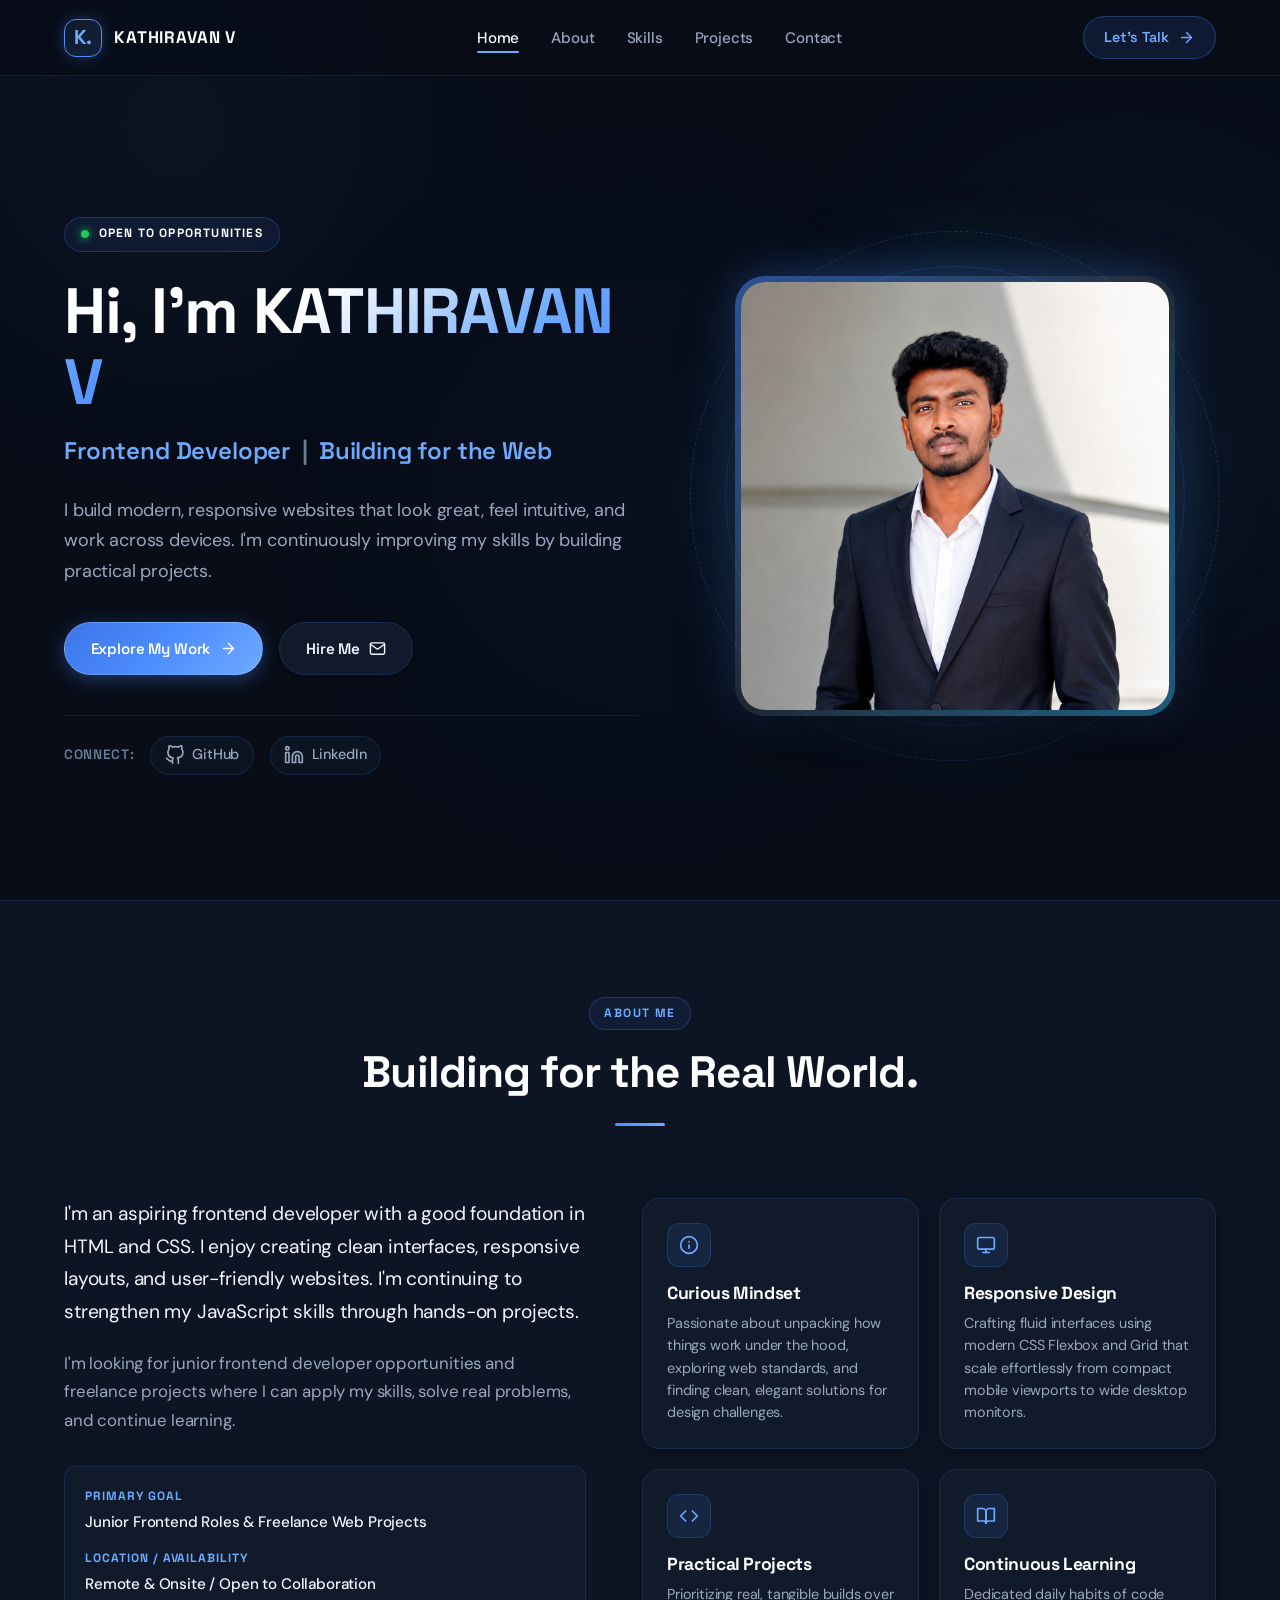
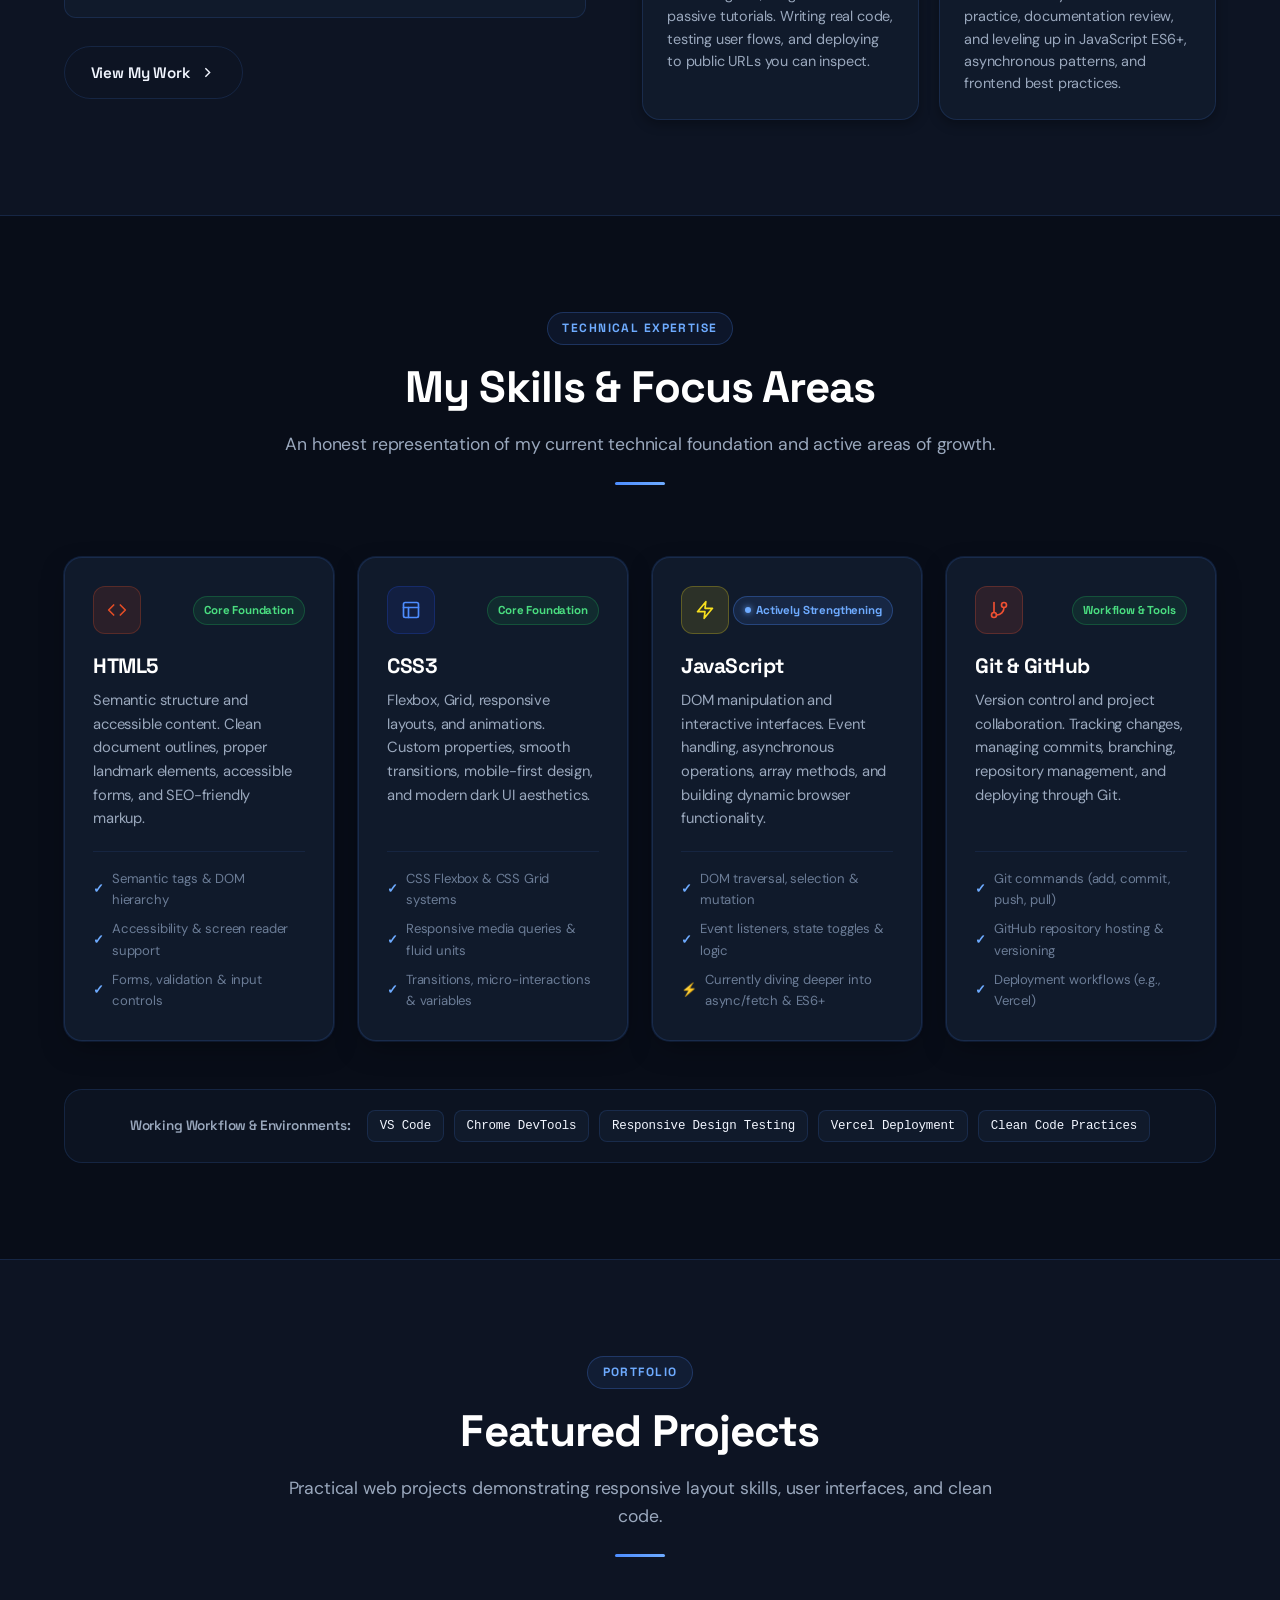
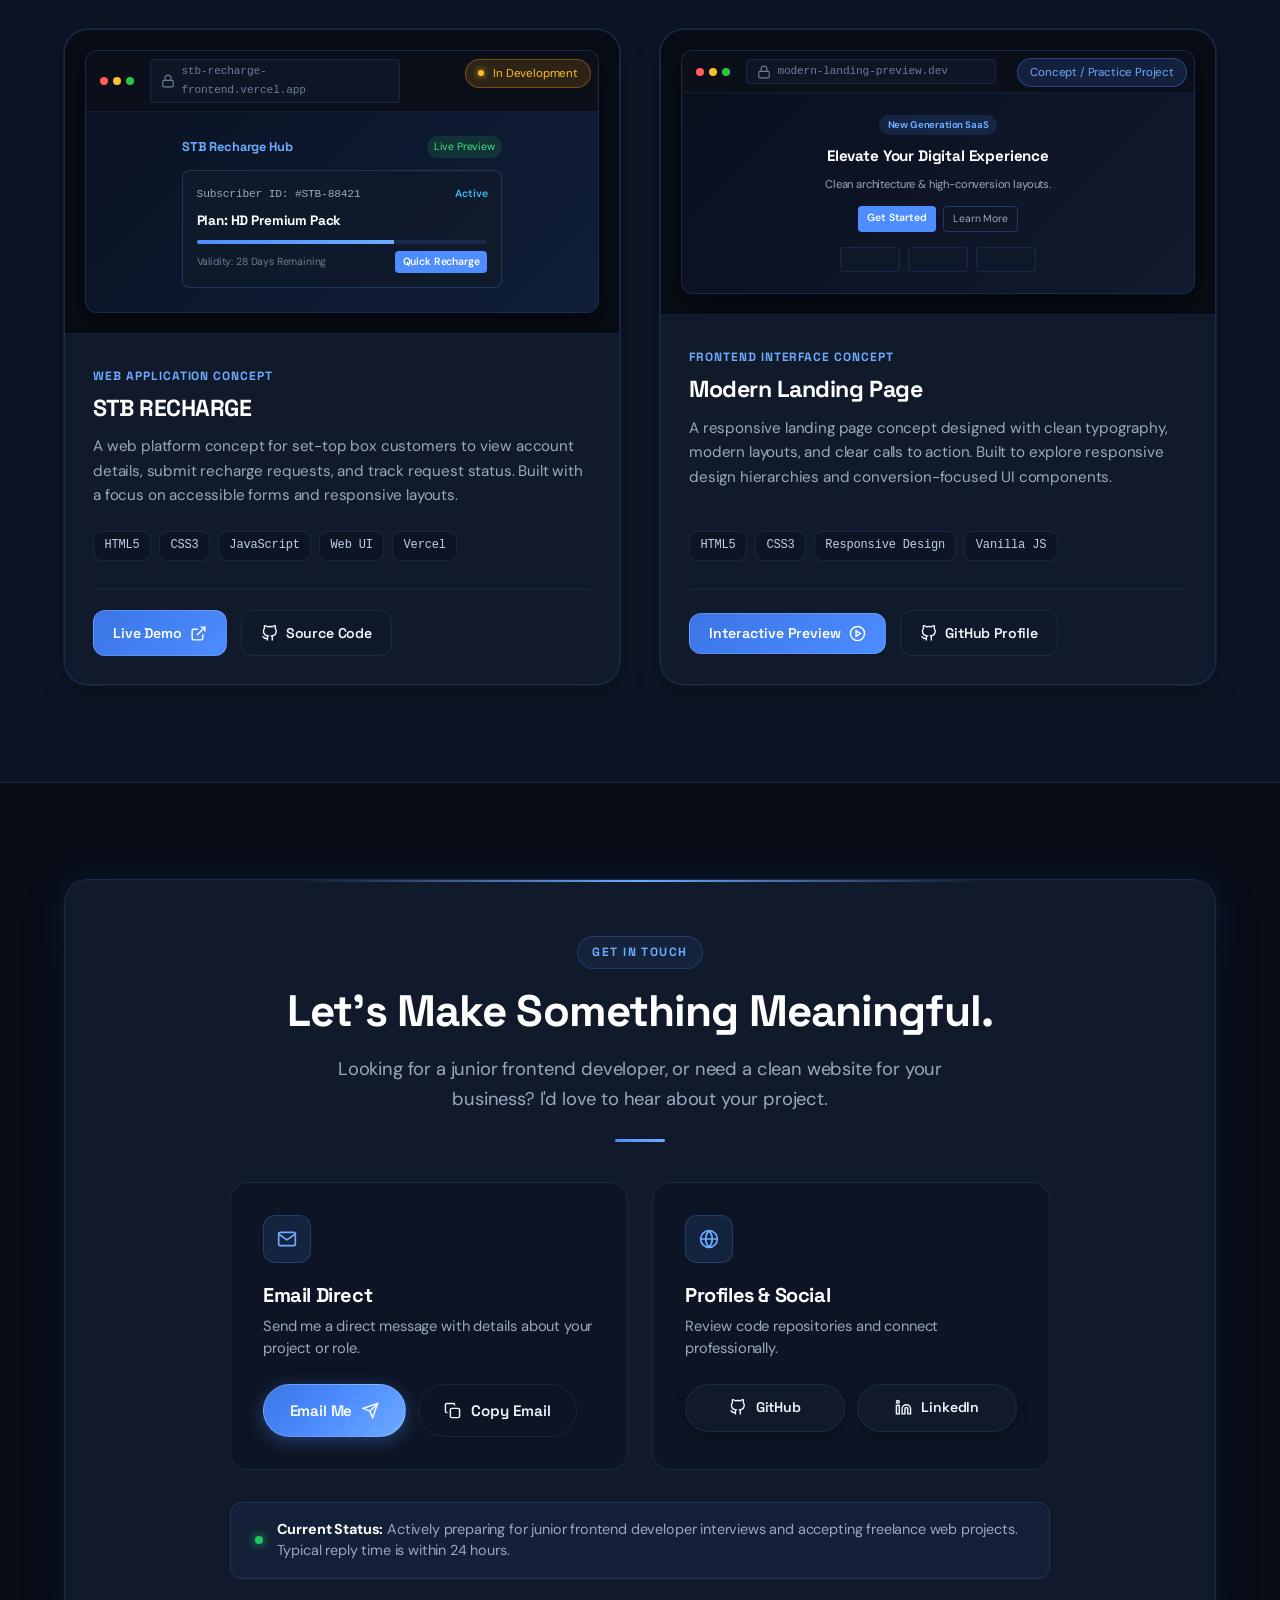
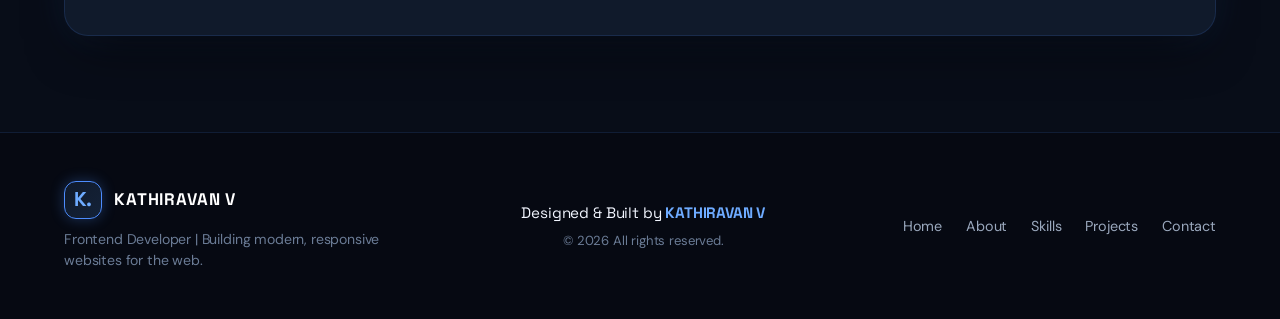
==== commit 8cc1b09d: "Enlarge profile photo and remove floating pills" ====
--- a/index.html
+++ b/index.html
@@ -294,7 +294,7 @@
           </div>
 
           <!-- Right Column: Professional Profile Photo Showcase -->
-          <div class="hero-visual reveal" aria-hidden="true">
+          <div class="hero-visual reveal">
             <div class="profile-photo-wrapper">
               <!-- Decorative Ambient Glow & Orbit Ring -->
               <div class="photo-glow-effect"></div>
@@ -310,24 +310,6 @@
                     class="profile-img"
                     loading="eager"
                   />
-                </div>
-              </div>
-
-              <!-- Floating Badge 1: Top Right Tech Stack -->
-              <div class="photo-floating-pill pill-top-right float-slow">
-                <span class="pill-dot-blue"></span>
-                <div class="pill-info">
-                  <span class="pill-title">Frontend Developer</span>
-                  <span class="pill-sub">Building for the Web</span>
-                </div>
-              </div>
-
-              <!-- Floating Badge 2: Bottom Left Status -->
-              <div class="photo-floating-pill pill-bottom-left float-delay-1">
-                <span class="status-dot"></span>
-                <div class="pill-info">
-                  <span class="pill-title">Open for Opportunities</span>
-                  <span class="pill-sub">Junior Roles & Freelance</span>
                 </div>
               </div>
             </div>
--- a/style.css
+++ b/style.css
@@ -711,7 +711,7 @@
 
 .hero-grid {
   display: grid;
-  grid-template-columns: 1.15fr 0.85fr;
+  grid-template-columns: 1.05fr 0.95fr;
   gap: 3.5rem;
   align-items: center;
 }
@@ -857,7 +857,7 @@
 .profile-photo-wrapper {
   position: relative;
   width: 100%;
-  max-width: 420px;
+  max-width: 480px;
   display: flex;
   align-items: center;
   justify-content: center;
@@ -873,13 +873,13 @@
   border-radius: 50%;
   background: radial-gradient(
     circle,
-    rgba(77, 141, 255, 0.28) 0%,
-    rgba(56, 189, 248, 0.12) 40%,
+    rgba(77, 141, 255, 0.3) 0%,
+    rgba(56, 189, 248, 0.14) 40%,
     transparent 70%
   );
   pointer-events: none;
   z-index: 0;
-  filter: blur(25px);
+  filter: blur(30px);
 }
 
 .photo-orbit-ring {
@@ -892,15 +892,15 @@
 }
 
 .ring-outer {
-  width: 440px;
-  height: 440px;
+  width: 530px;
+  height: 530px;
   border: 1px dashed rgba(77, 141, 255, 0.25);
   animation: rotateRadar 60s linear infinite;
 }
 
 .ring-inner {
-  width: 360px;
-  height: 360px;
+  width: 460px;
+  height: 460px;
   border: 1px solid rgba(77, 141, 255, 0.18);
 }
 
@@ -917,33 +917,33 @@
   position: relative;
   z-index: 2;
   width: 100%;
-  max-width: 350px;
+  max-width: 440px;
   aspect-ratio: 1 / 1;
-  border-radius: 28px;
+  border-radius: 30px;
   padding: 6px;
   background: linear-gradient(
     135deg,
-    rgba(77, 141, 255, 0.5),
-    rgba(255, 255, 255, 0.08) 50%,
-    rgba(56, 189, 248, 0.4)
+    rgba(77, 141, 255, 0.55),
+    rgba(255, 255, 255, 0.1) 50%,
+    rgba(56, 189, 248, 0.45)
   );
   box-shadow:
-    0 20px 50px -10px rgba(0, 0, 0, 0.85),
-    0 0 35px rgba(77, 141, 255, 0.3);
+    0 24px 60px -10px rgba(0, 0, 0, 0.85),
+    0 0 45px rgba(77, 141, 255, 0.35);
   transition: all var(--transition-normal);
 }
 
 .profile-photo-card:hover {
-  transform: translateY(-5px) scale(1.02);
+  transform: translateY(-6px) scale(1.02);
   box-shadow:
-    0 28px 60px -10px rgba(0, 0, 0, 0.9),
-    0 0 50px rgba(77, 141, 255, 0.45);
+    0 30px 70px -10px rgba(0, 0, 0, 0.9),
+    0 0 55px rgba(77, 141, 255, 0.5);
 }
 
 .photo-inner-frame {
   width: 100%;
   height: 100%;
-  border-radius: 22px;
+  border-radius: 24px;
   overflow: hidden;
   background: #090e1a;
   position: relative;
@@ -959,62 +959,7 @@
 }
 
 .profile-photo-card:hover .profile-img {
-  transform: scale(1.04);
-}
-
-/* Floating Pills on Profile Photo */
-.photo-floating-pill {
-  position: absolute;
-  display: flex;
-  align-items: center;
-  gap: 0.75rem;
-  padding: 0.65rem 1.15rem;
-  background: rgba(13, 20, 35, 0.92);
-  border: 1px solid rgba(77, 141, 255, 0.35);
-  border-radius: var(--radius-full);
-  box-shadow:
-    0 10px 30px rgba(0, 0, 0, 0.7),
-    0 0 20px rgba(77, 141, 255, 0.25);
-  backdrop-filter: blur(14px);
-  -webkit-backdrop-filter: blur(14px);
-  z-index: 3;
-}
-
-.pill-top-right {
-  top: -15px;
-  right: -20px;
-}
-
-.pill-bottom-left {
-  bottom: -15px;
-  left: -20px;
-}
-
-.pill-dot-blue {
-  width: 8px;
-  height: 8px;
-  border-radius: 50%;
-  background-color: #38bdf8;
-  box-shadow: 0 0 8px #38bdf8;
-}
-
-.pill-info {
-  display: flex;
-  flex-direction: column;
-}
-
-.pill-title {
-  font-family: var(--font-heading);
-  font-size: 0.84rem;
-  font-weight: 700;
-  color: var(--text-bright);
-  white-space: nowrap;
-}
-
-.pill-sub {
-  font-size: 0.7rem;
-  color: var(--text-secondary);
-  white-space: nowrap;
+  transform: scale(1.03);
 }
 
 /* Floating Keyframes Animation */
@@ -2240,6 +2185,25 @@
     margin-top: 1rem;
   }
 
+  .profile-photo-wrapper {
+    max-width: 410px;
+    margin: 1.5rem auto;
+  }
+
+  .ring-outer {
+    width: 460px;
+    height: 460px;
+  }
+
+  .ring-inner {
+    width: 400px;
+    height: 400px;
+  }
+
+  .profile-photo-card {
+    max-width: 370px;
+  }
+
   .about-grid {
     grid-template-columns: 1fr;
   }
@@ -2305,34 +2269,22 @@
 
   /* Profile photo responsiveness on small screens */
   .profile-photo-wrapper {
-    max-width: 320px;
+    max-width: 330px;
     margin: 1rem auto;
   }
 
   .ring-outer {
-    width: 340px;
-    height: 340px;
+    width: 350px;
+    height: 350px;
   }
 
   .ring-inner {
-    width: 280px;
-    height: 280px;
+    width: 300px;
+    height: 300px;
   }
 
   .profile-photo-card {
-    max-width: 280px;
-  }
-
-  .pill-top-right {
-    top: -10px;
-    right: -8px;
-    padding: 0.5rem 0.85rem;
-  }
-
-  .pill-bottom-left {
-    bottom: -10px;
-    left: -8px;
-    padding: 0.5rem 0.85rem;
+    max-width: 300px;
   }
 
   .about-cards-grid {
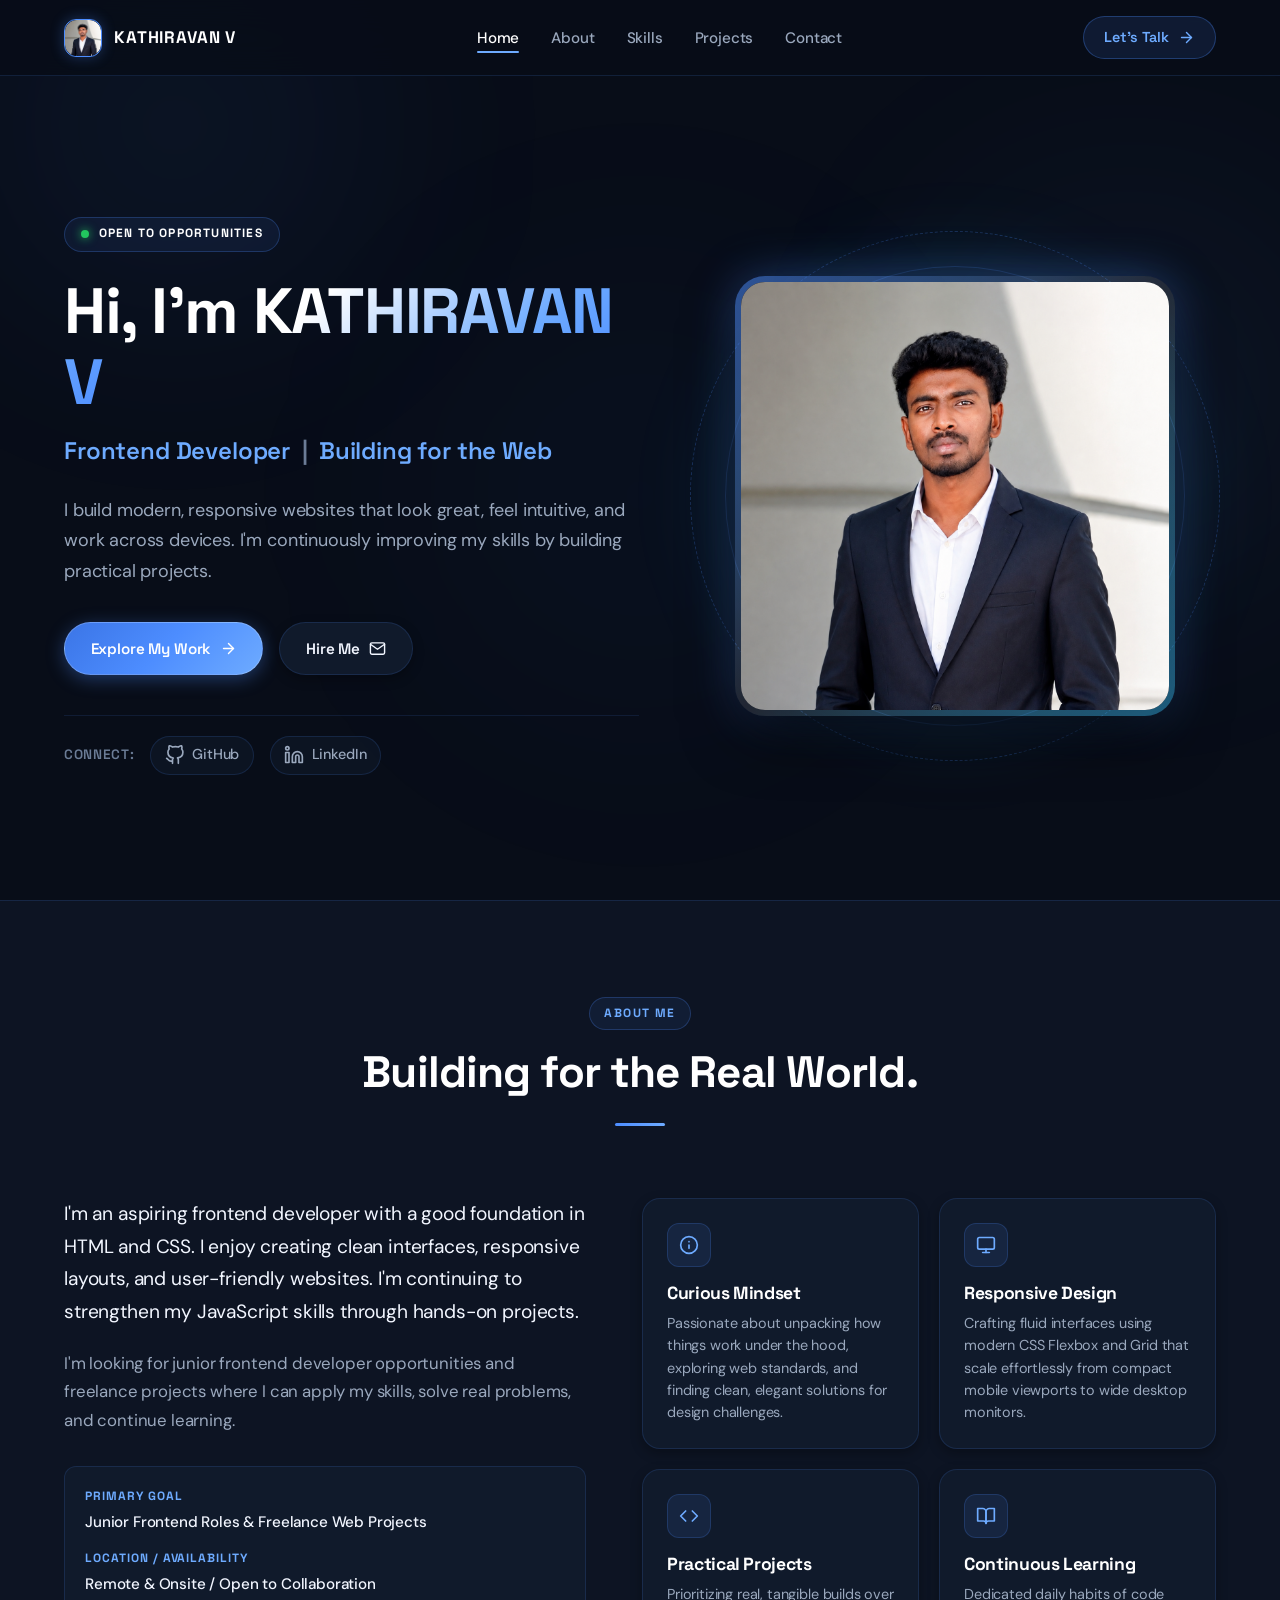
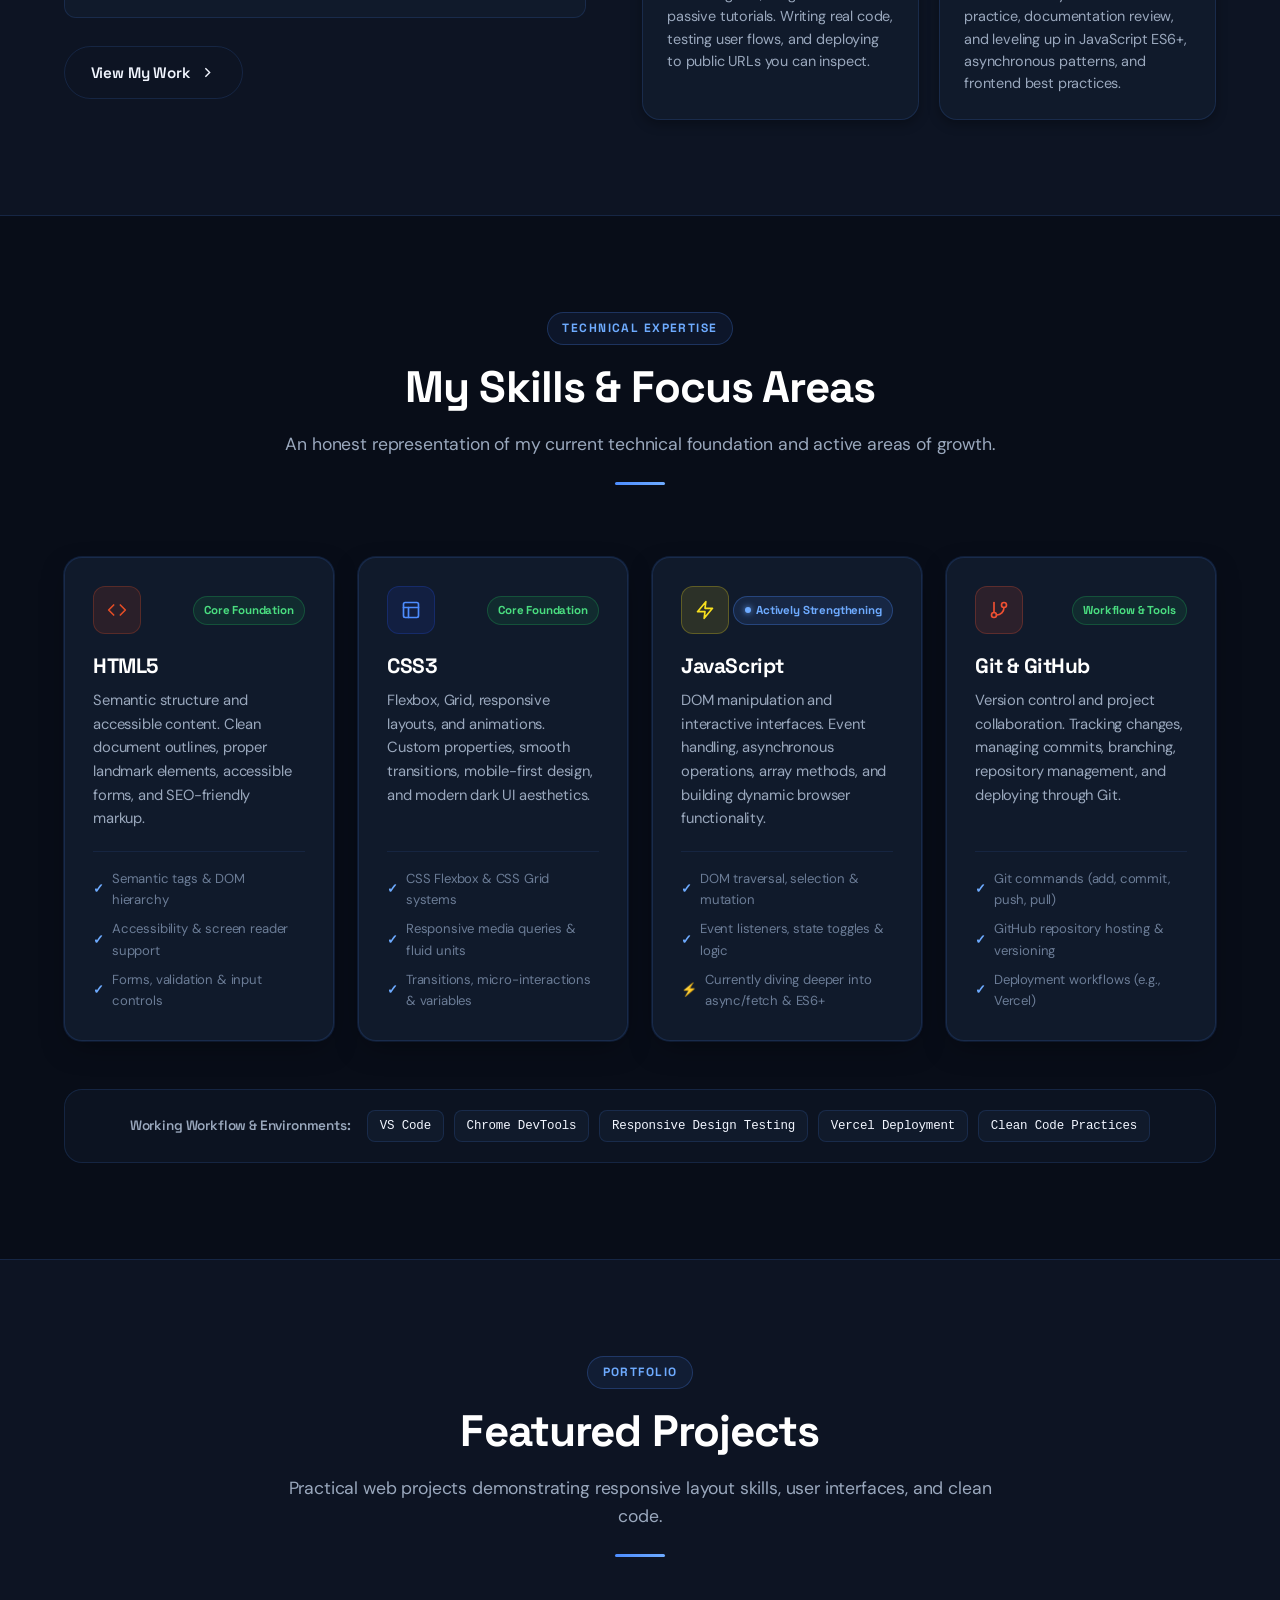
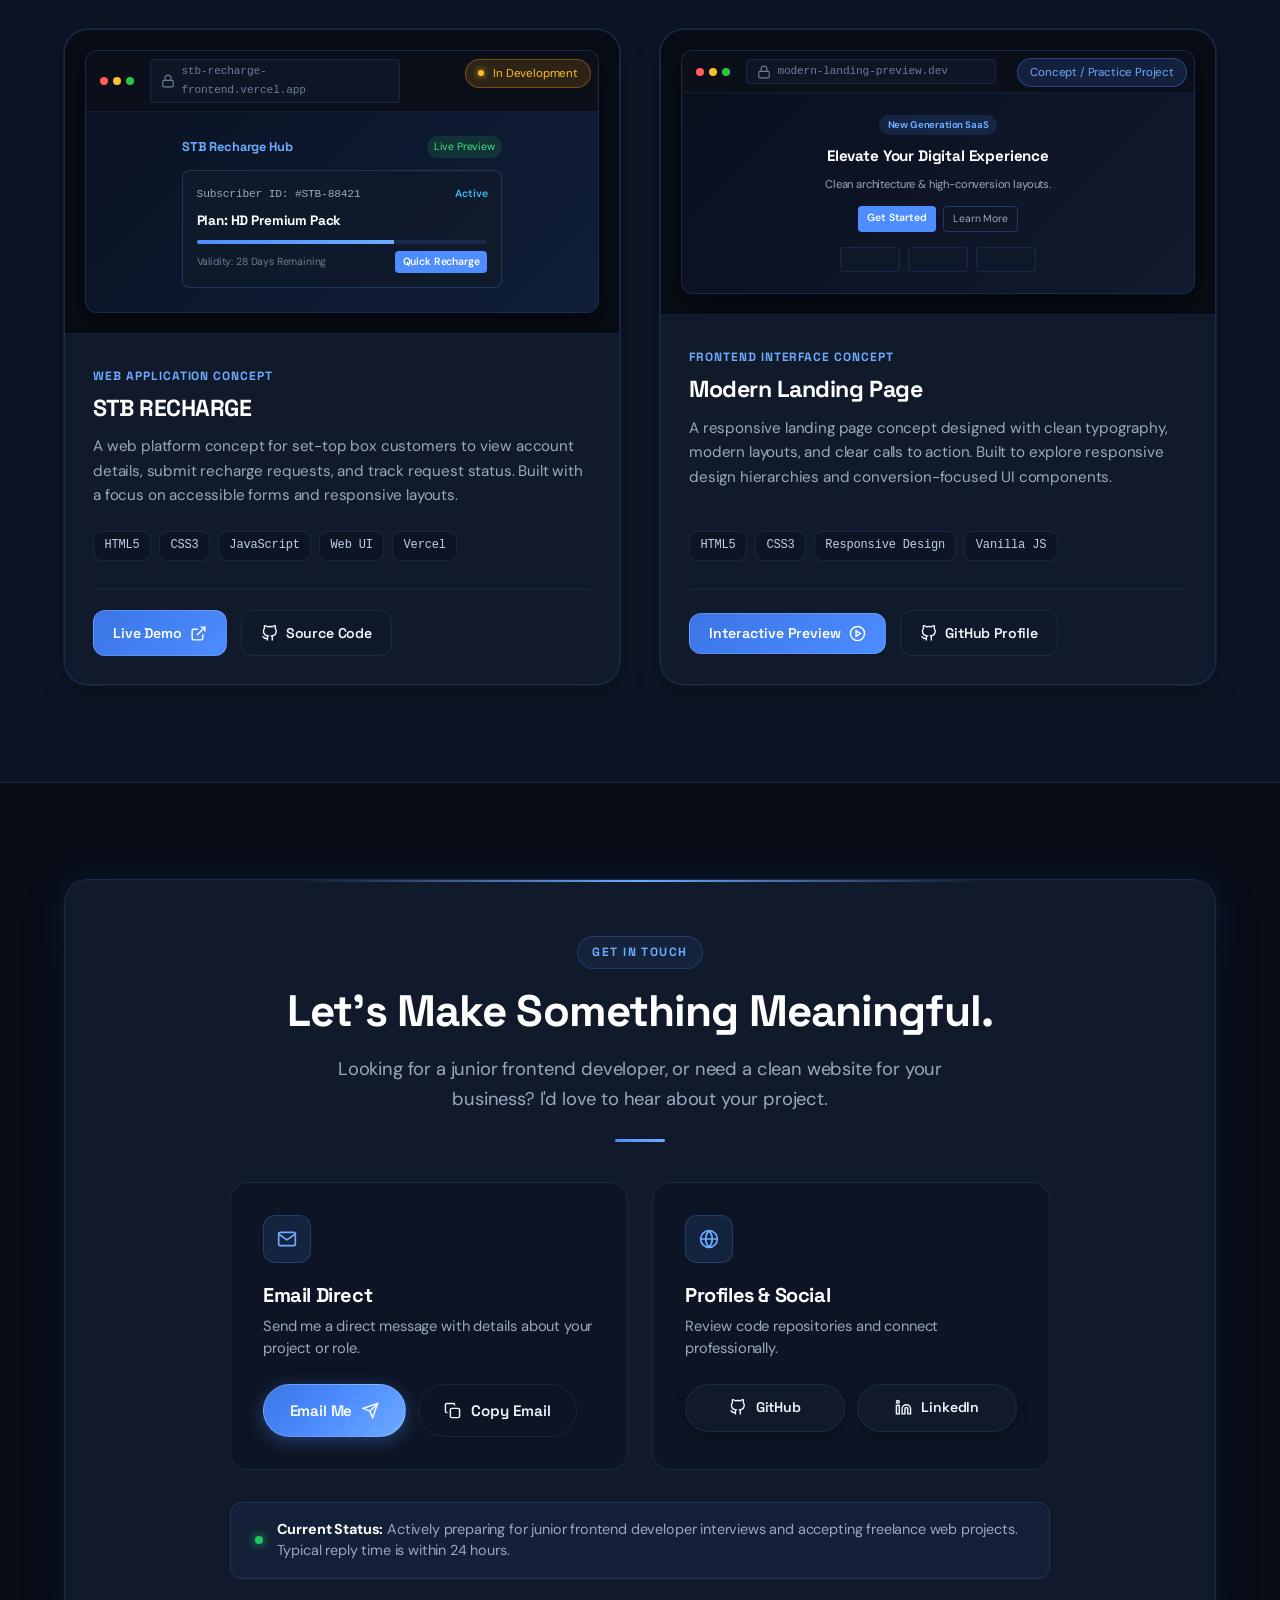
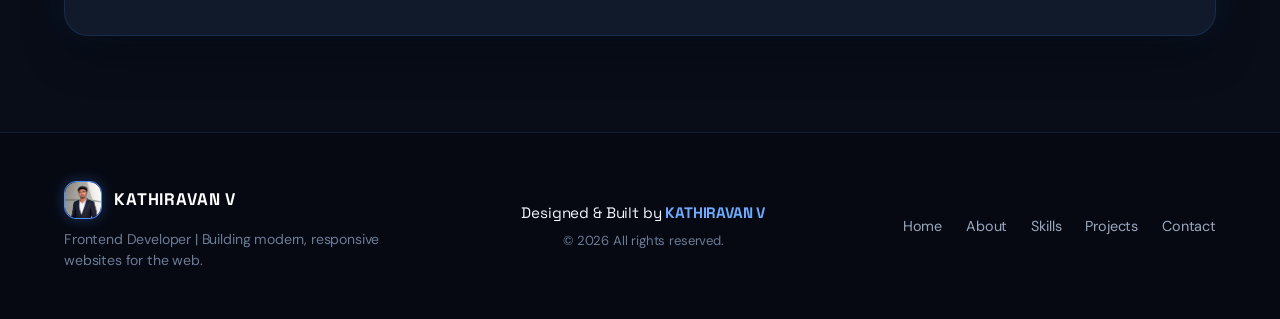
==== commit a2ff71a0: "Replace logo placeholder with portrait photo across header and footer" ====
--- a/index.html
+++ b/index.html
@@ -27,11 +27,7 @@
     <meta property="og:url" content="https://kathiravan-portfolio.vercel.app" />
 
     <!-- Favicon (SVG data URI for instant crisp display without external assets) -->
-    <link
-      rel="icon"
-      type="image/svg+xml"
-      href="data:image/svg+xml,<svg xmlns='http://www.w3.org/2000/svg' viewBox='0 0 100 100'><rect width='100' height='100' rx='24' fill='%23080D18'/><rect x='4' y='4' width='92' height='92' rx='20' fill='%23101A2B' stroke='%234D8DFF' stroke-width='4'/><text x='50%' y='68%' font-family='sans-serif' font-weight='900' font-size='56' fill='%234D8DFF' text-anchor='middle'>K.</text></svg>"
-    />
+    <link rel="icon" type="image/png" href="Image/kathiravan.png" />
 
     <!-- Google Fonts: Space Grotesk (Headings) & DM Sans (Body) -->
     <link rel="preconnect" href="https://fonts.googleapis.com" />
@@ -58,7 +54,9 @@
       <nav class="nav-container" aria-label="Main Navigation">
         <!-- Personal Logo & Brand Name -->
         <a href="#hero" class="brand-logo" aria-label="KATHIRAVAN V Home">
-          <span class="logo-symbol">K.</span>
+          <span class="logo-symbol">
+            <img src="Image/kathiravan.png" alt="KATHIRAVAN V" class="logo-img" />
+          </span>
           <span class="brand-text">KATHIRAVAN V</span>
         </a>
 
@@ -1157,7 +1155,9 @@
       <div class="container footer-content">
         <div class="footer-brand">
           <a href="#hero" class="brand-logo footer-logo">
-            <span class="logo-symbol">K.</span>
+            <span class="logo-symbol">
+              <img src="Image/kathiravan.png" alt="KATHIRAVAN V" class="logo-img" />
+            </span>
             <span class="brand-text">KATHIRAVAN V</span>
           </a>
           <p class="footer-subtext">
--- a/style.css
+++ b/style.css
@@ -498,6 +498,19 @@
   font-size: 1.25rem;
   box-shadow: 0 0 14px rgba(77, 141, 255, 0.3);
   transition: all var(--transition-normal);
+  overflow: hidden;
+  flex-shrink: 0;
+}
+
+.logo-symbol img,
+.logo-img,
+img.logo-symbol {
+  width: 100%;
+  height: 100%;
+  object-fit: cover;
+  object-position: top center;
+  border-radius: inherit;
+  display: block;
 }
 
 .brand-logo:hover .logo-symbol {
